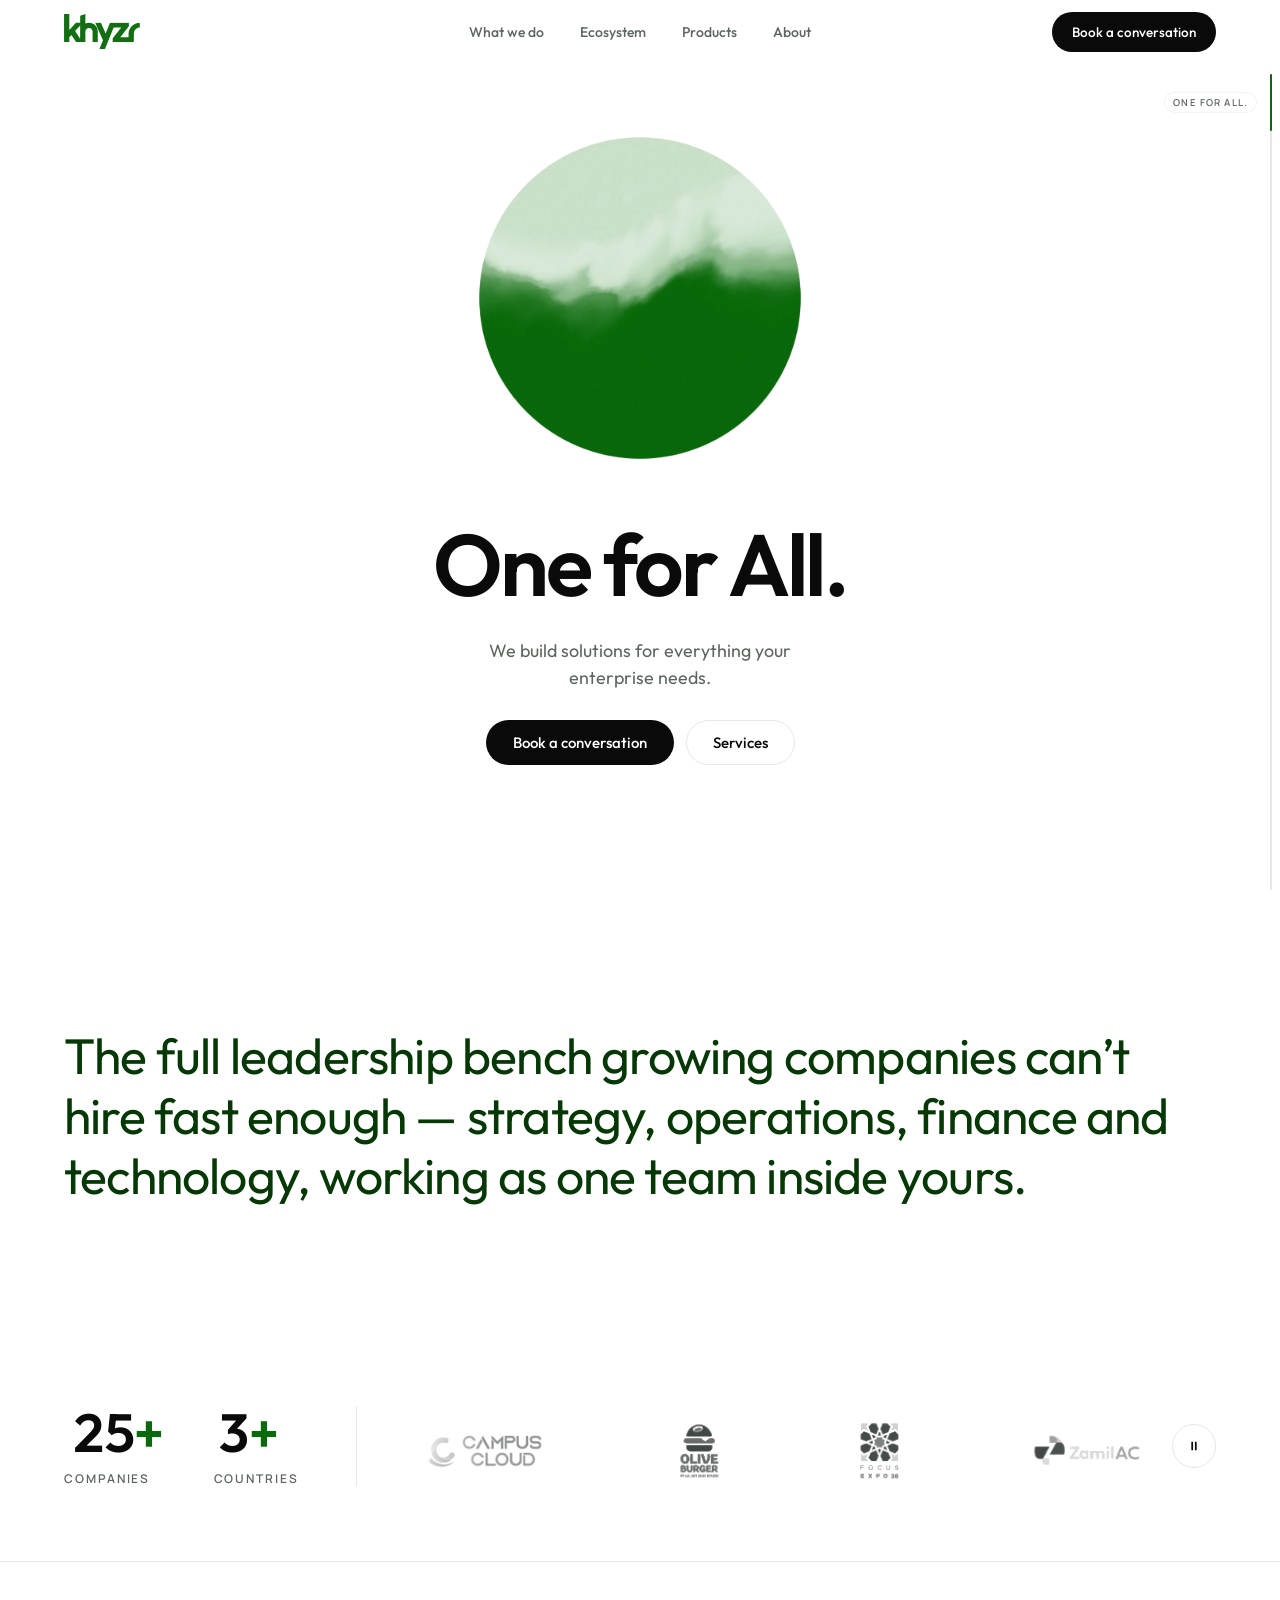
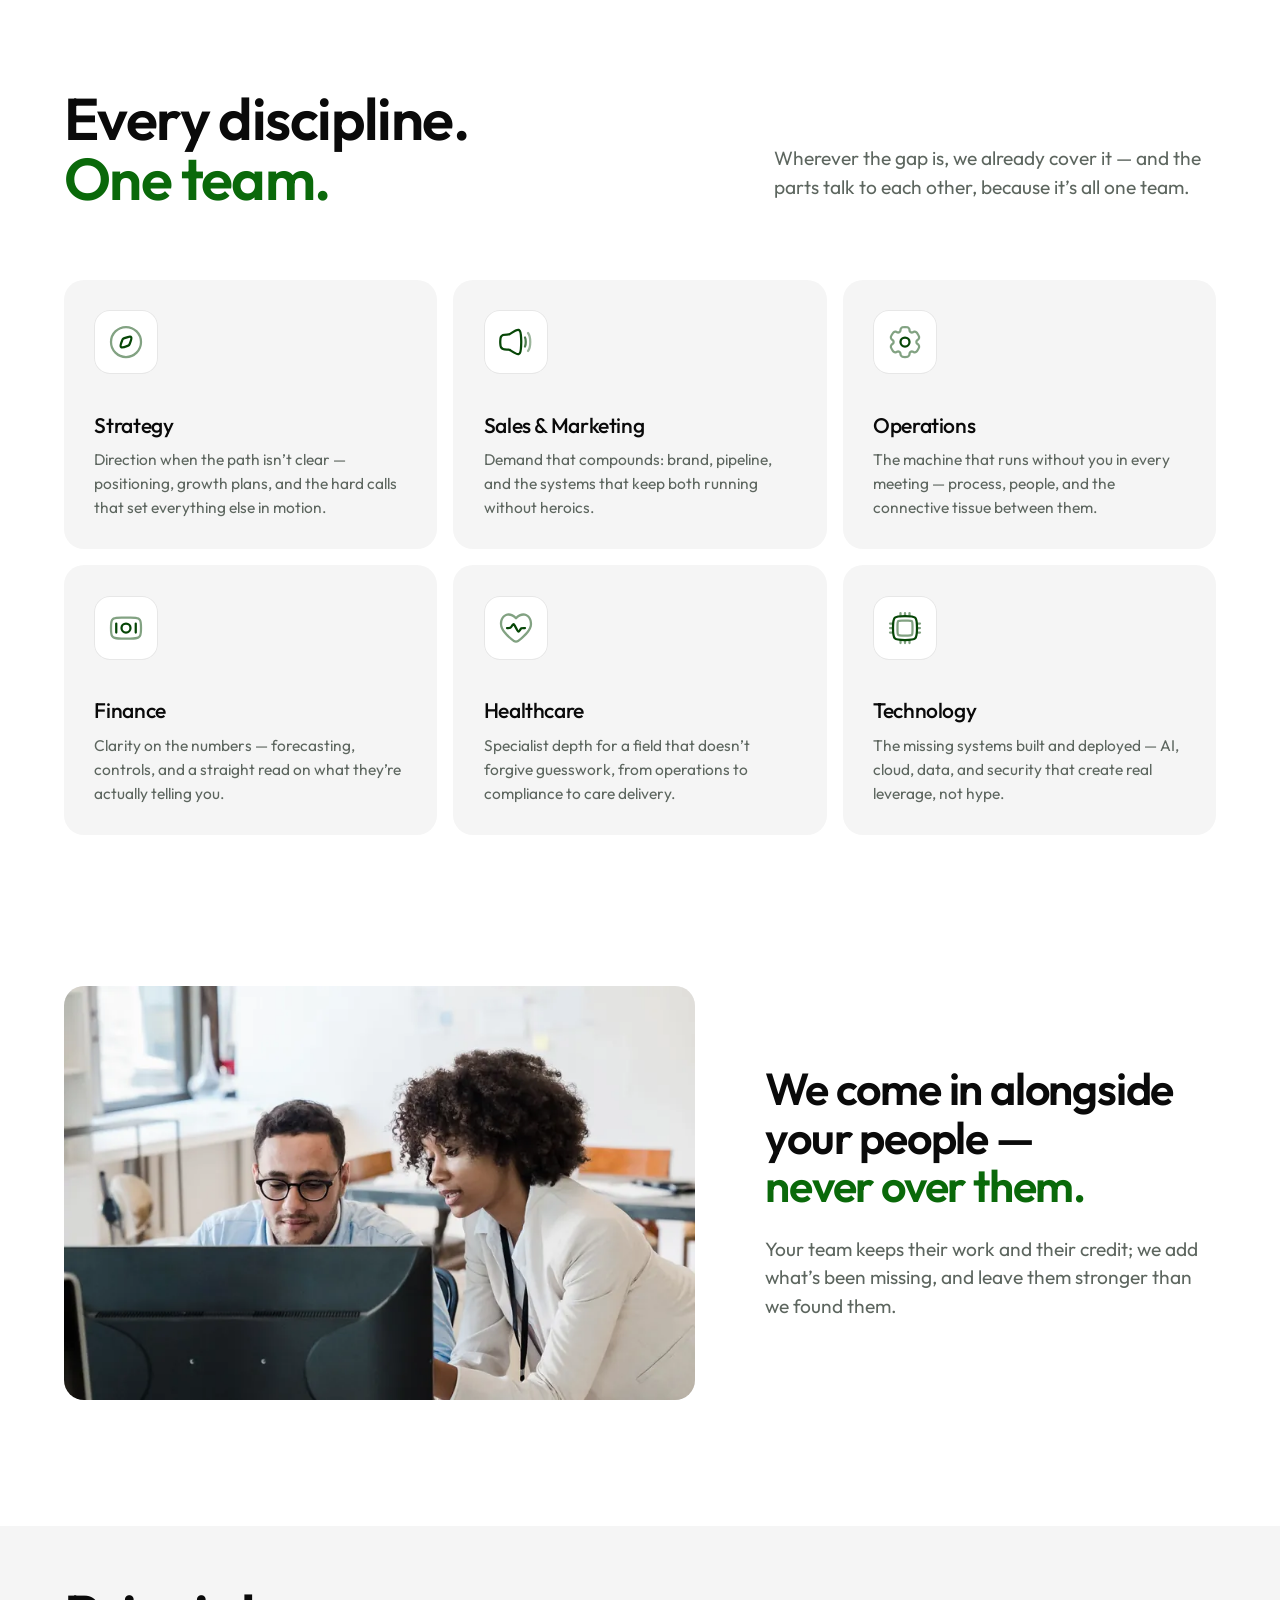
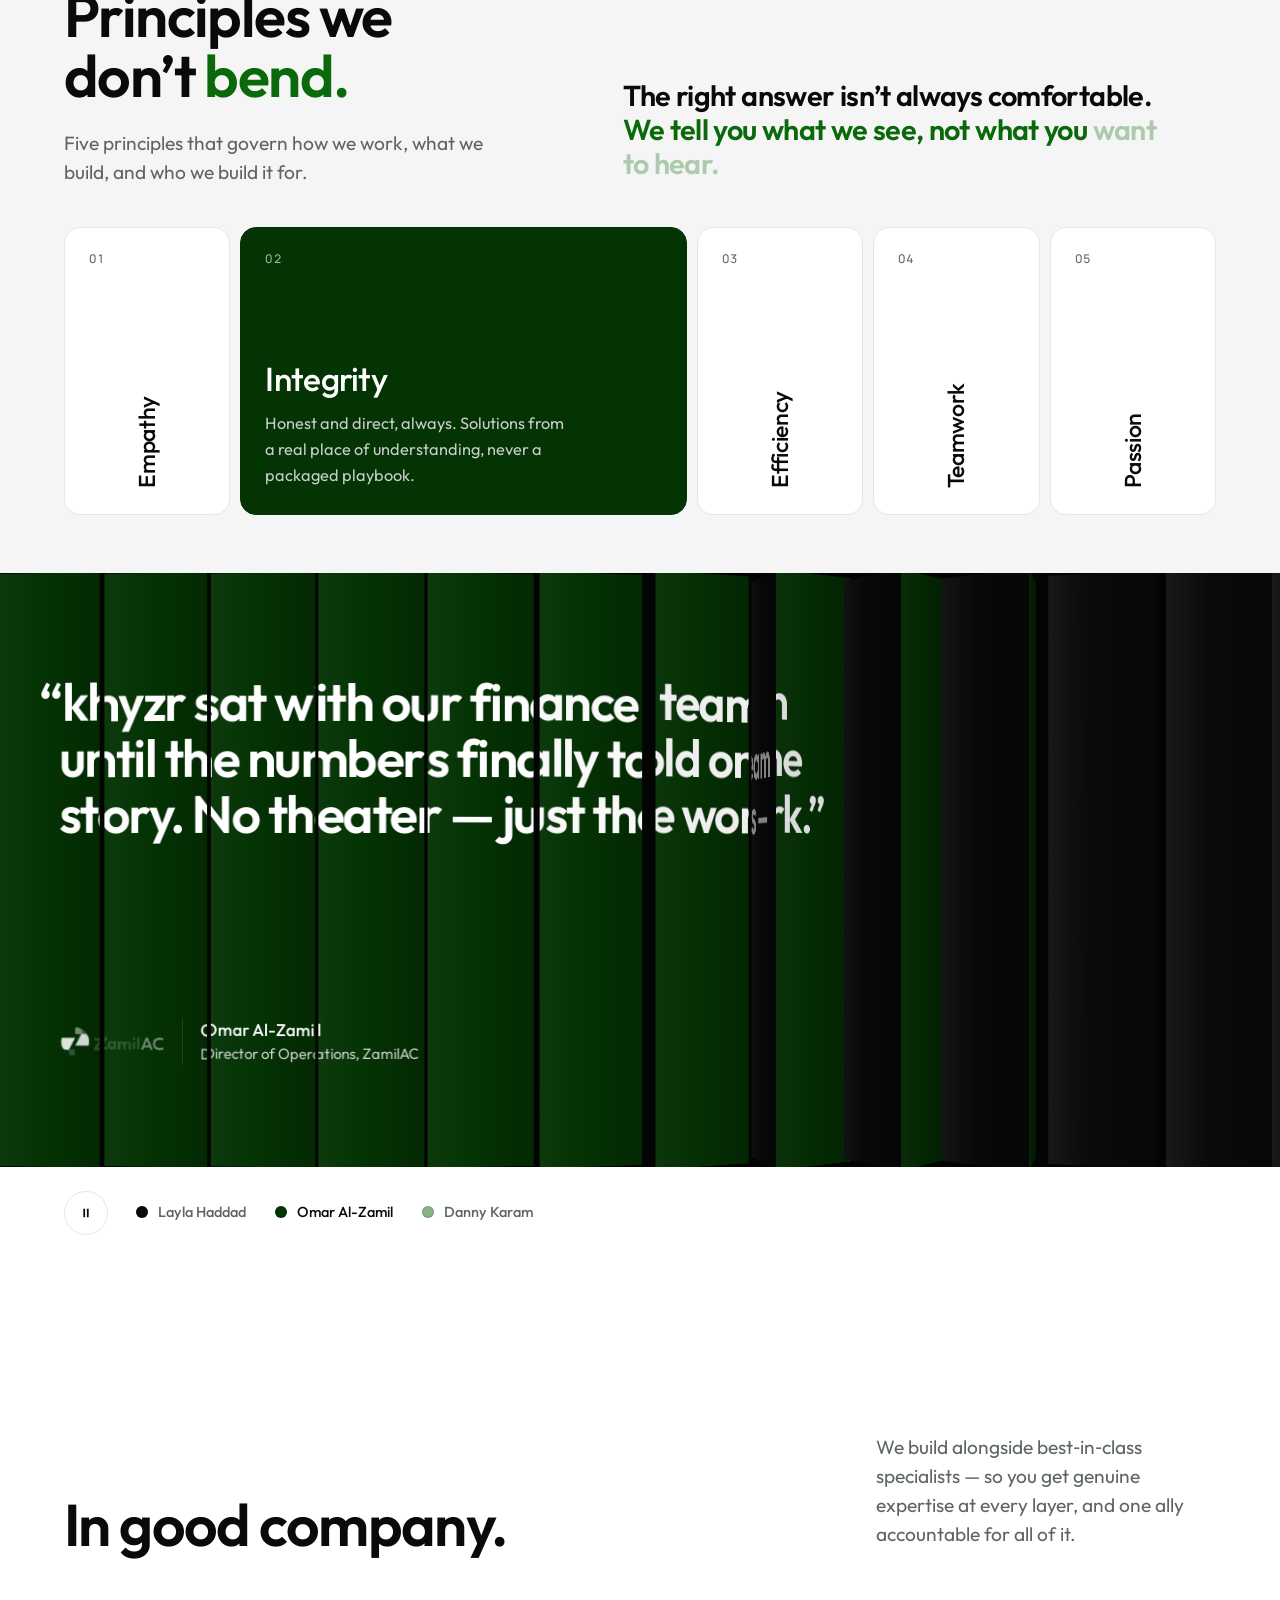
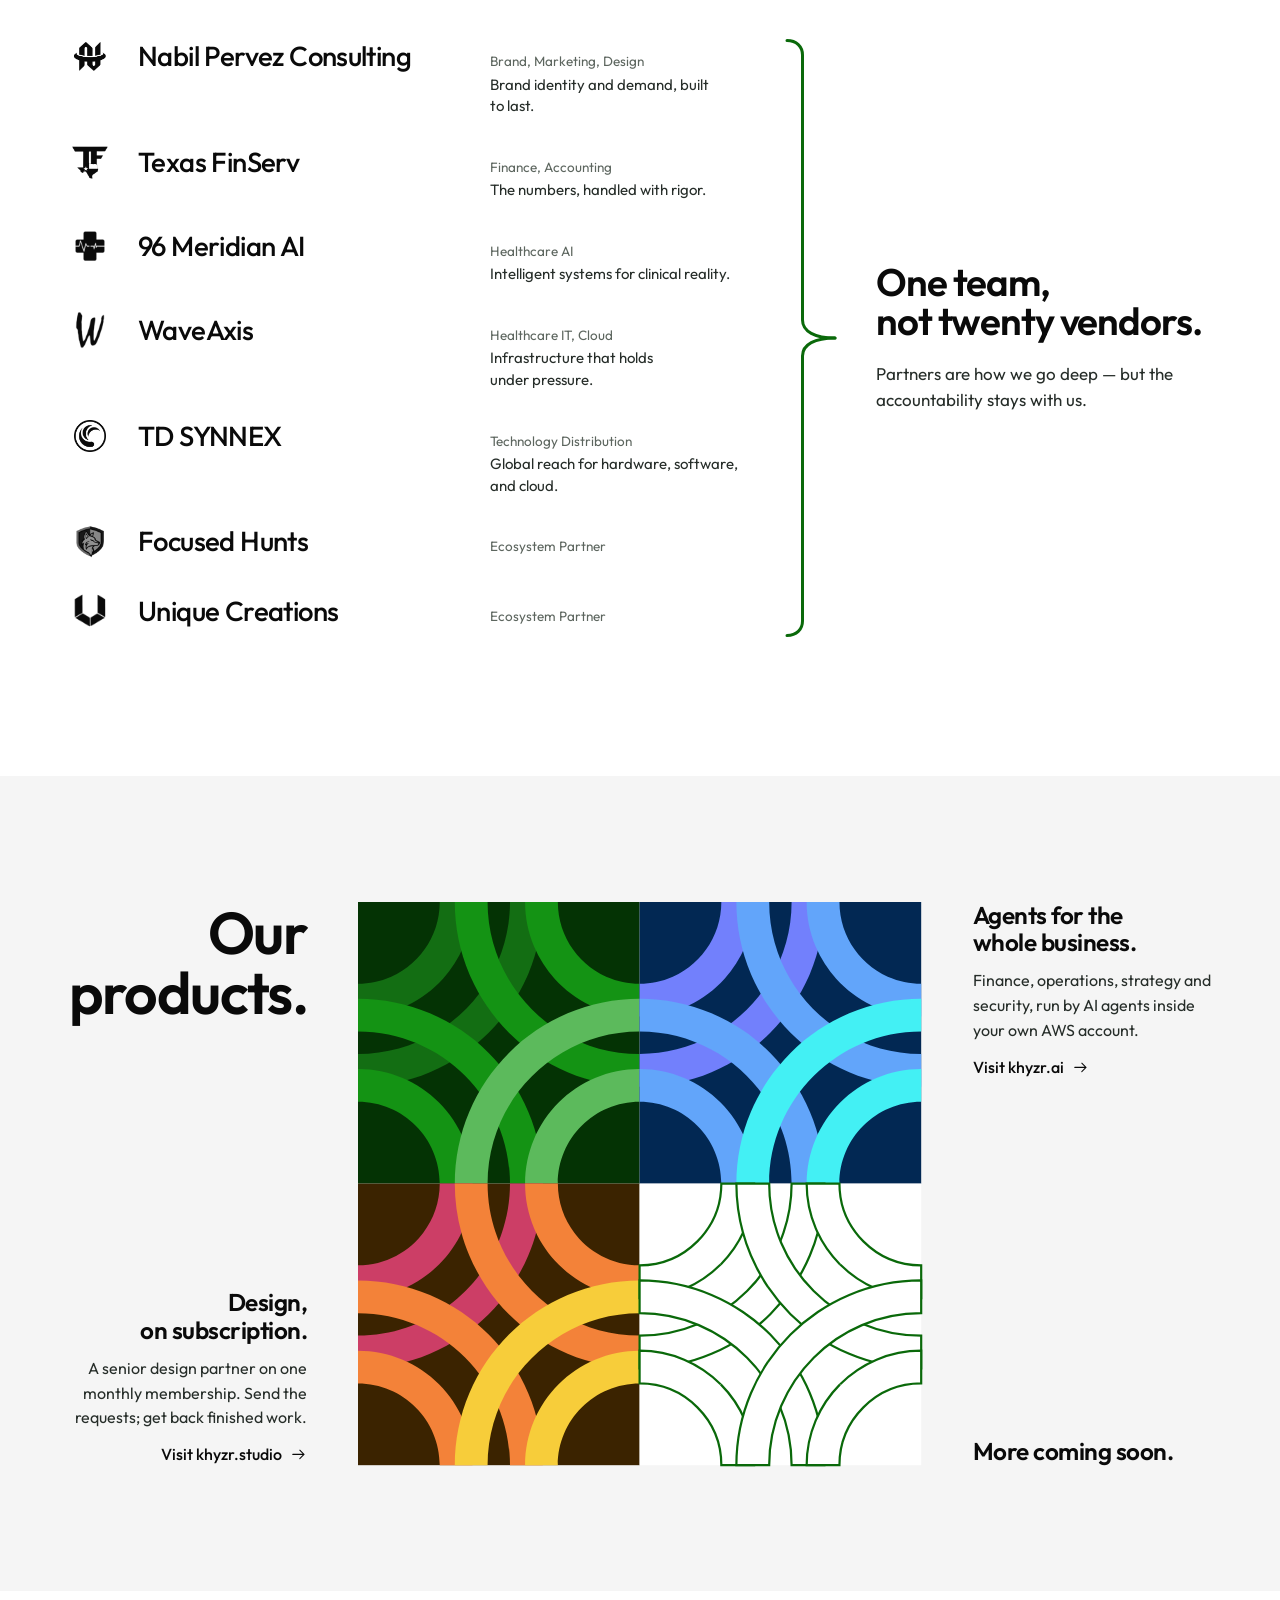
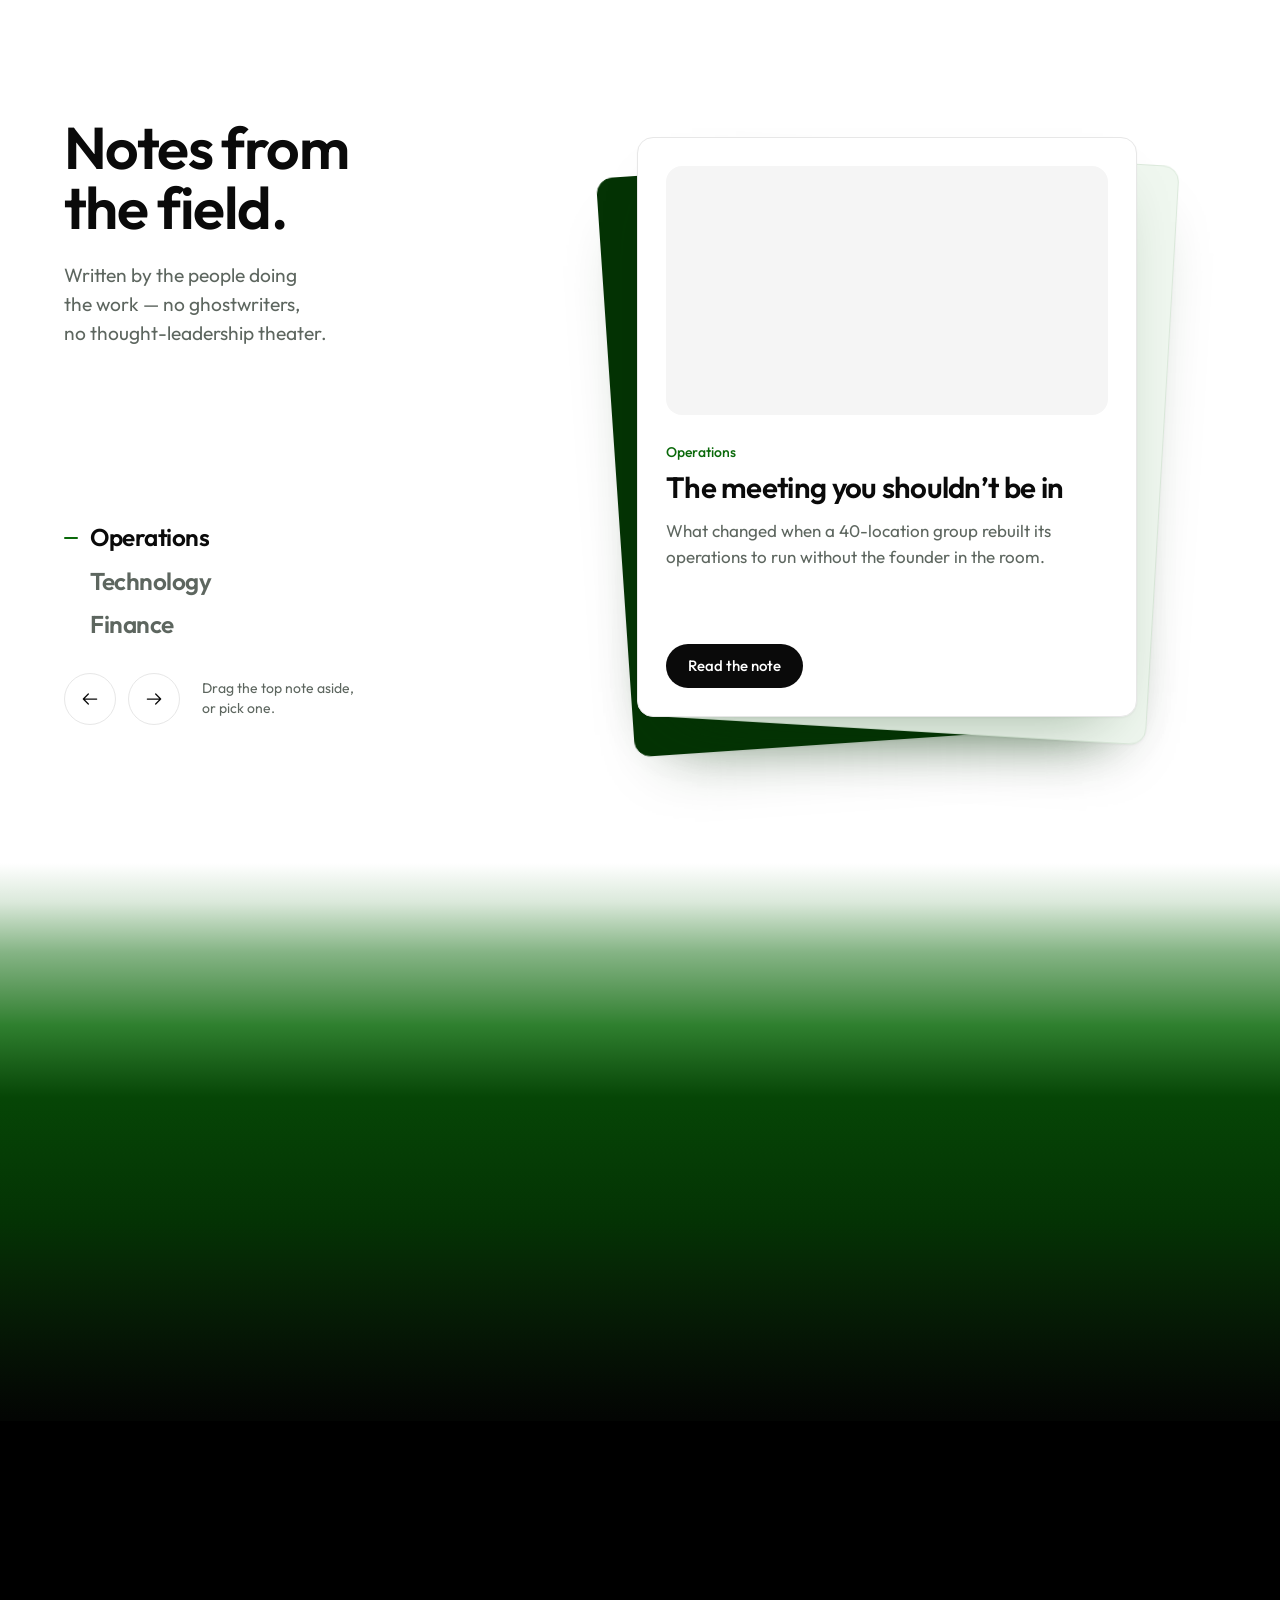
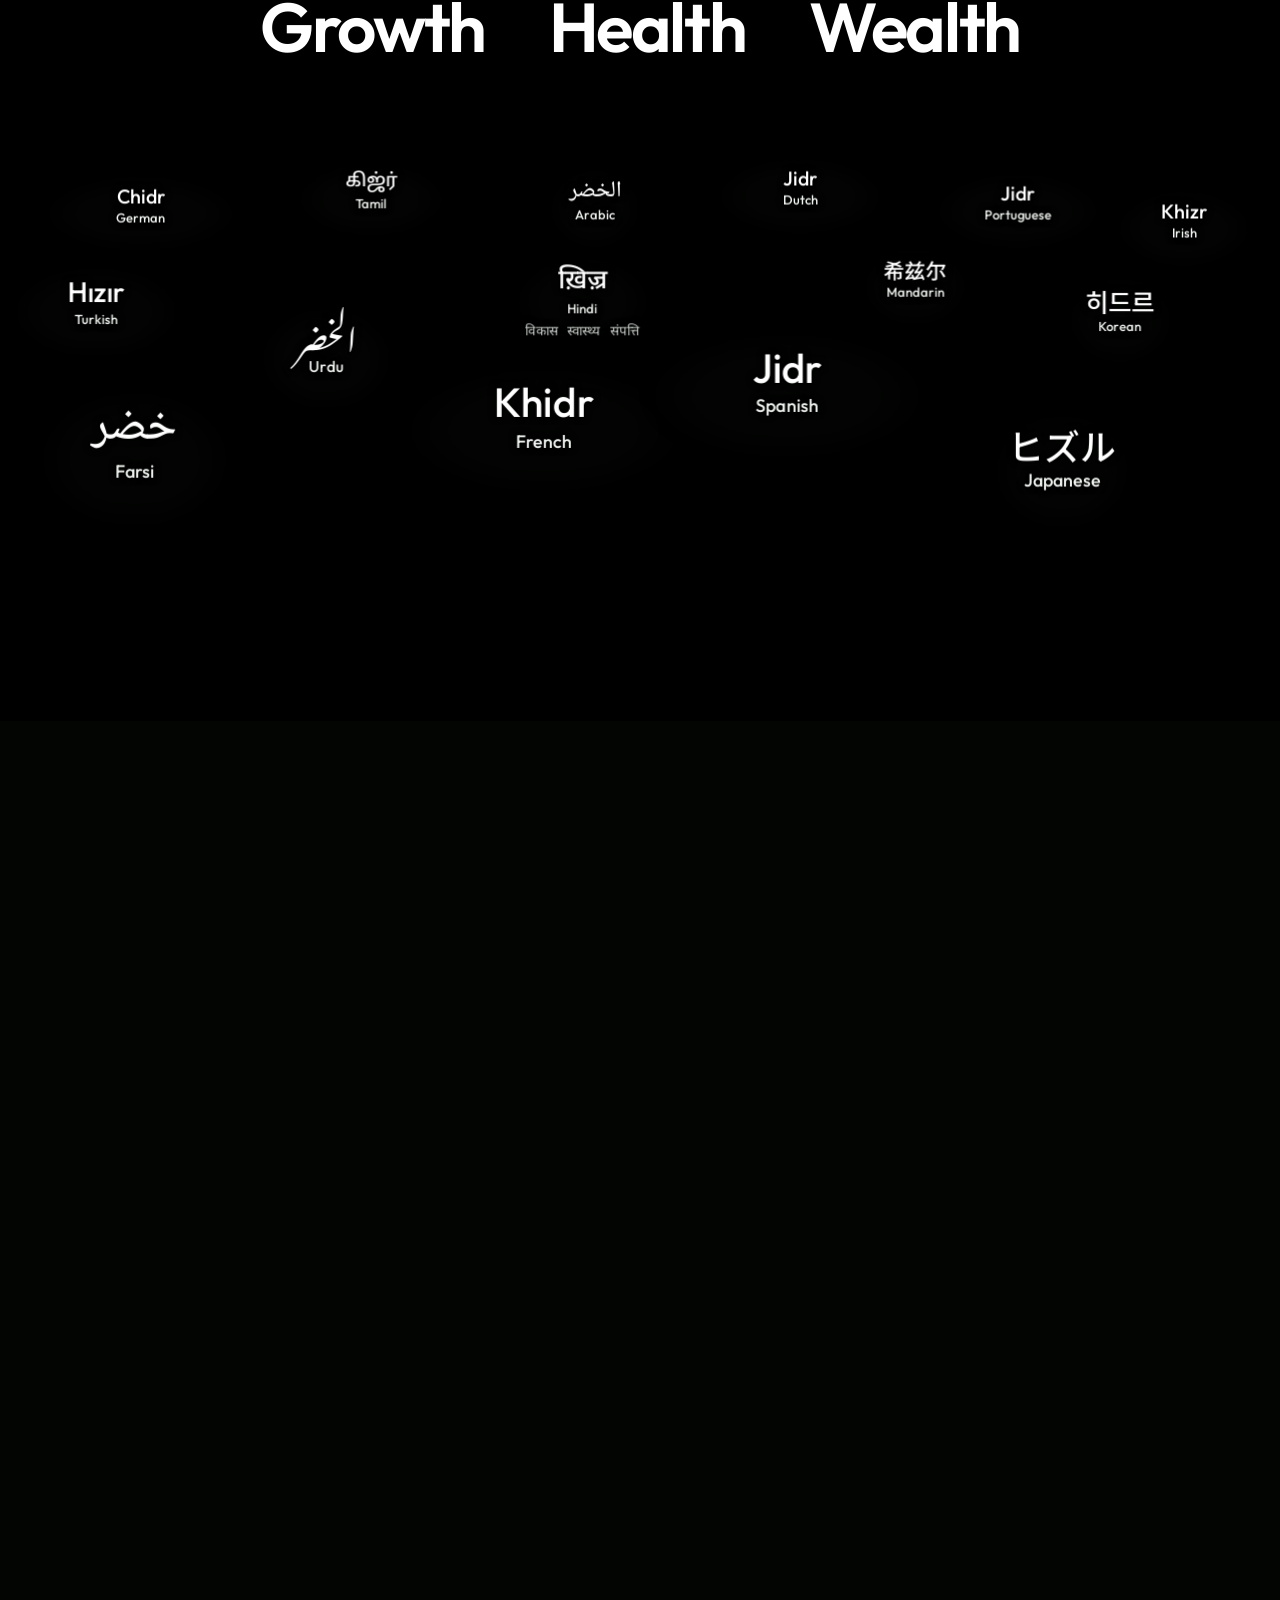
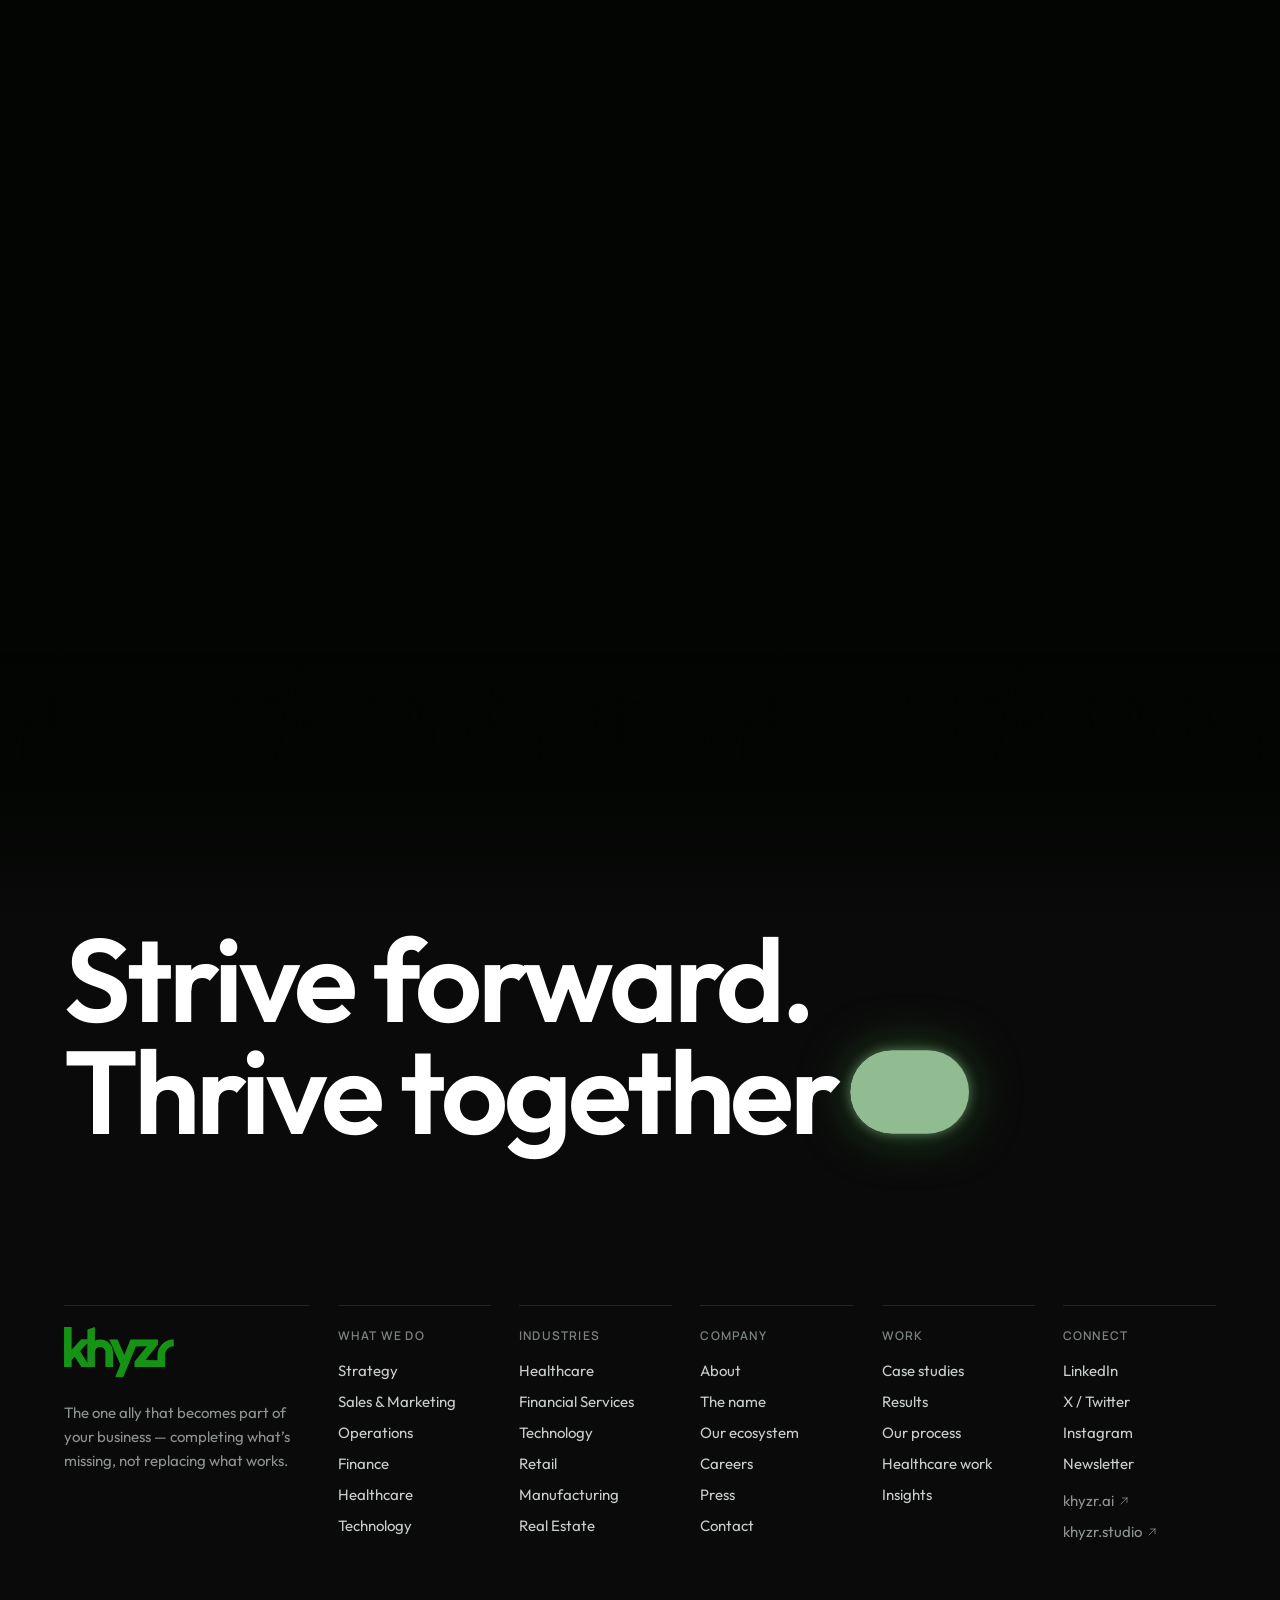
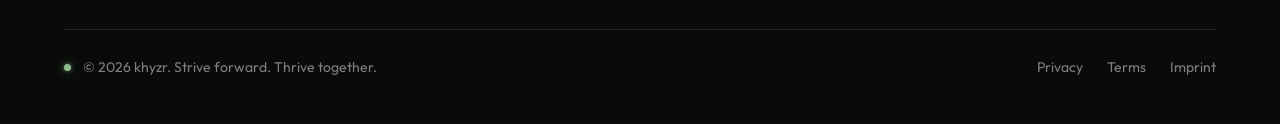
==== index.html @ f75e47af "Preview of website@1056384" ====
<!doctype html>
<html lang="en">
<head>
<meta charset="utf-8">
<meta name="viewport" content="width=device-width, initial-scale=1, viewport-fit=cover">
<script>(function(r,n){r.classList.add("js");if(matchMedia("(pointer:fine)").matches&&!matchMedia("(forced-colors:active)").matches)r.classList.add("trace-on");if((n.hardwareConcurrency||8)<=2||(n.deviceMemory&&n.deviceMemory<=2))r.classList.add("perf-lite");if(!("gpu" in n)||matchMedia("(prefers-reduced-motion:reduce)").matches)r.classList.add("orb-off");setTimeout(function(){if(!r.classList.contains("orb-on"))r.classList.add("orb-off")},5000)})(document.documentElement,navigator)</script>
<script src="assets/hero/bloop.js" async></script>
<title>khyzr — Everything starts here.</title>
<meta name="description" content="khyzr — strategy, design, technology, and operations as one team. One ally that becomes part of your business.">
<meta name="theme-color" content="#ffffff">
<link rel="canonical" href="https://khyzr.com/">
<meta property="og:type" content="website">
<meta property="og:site_name" content="khyzr">
<meta property="og:title" content="khyzr — Everything starts here.">
<meta property="og:description" content="khyzr — strategy, design, technology, and operations as one team. One ally that becomes part of your business.">
<meta property="og:url" content="https://khyzr.com/">
<meta property="og:image" content="https://khyzr-creative.github.io/com/og.jpg">
<meta property="og:image:width" content="1200">
<meta property="og:image:height" content="630">
<meta property="og:image:alt" content="khyzr. One for All. We build solutions for everything your enterprise needs.">
<meta name="twitter:card" content="summary_large_image">
<link rel="icon" href="design-system/assets/logos/khyzr-symbol_on-dark.svg" type="image/svg+xml">
<link rel="preconnect" href="https://fonts.googleapis.com">
<link rel="preconnect" href="https://fonts.gstatic.com" crossorigin>
<link href="https://fonts.googleapis.com/css2?family=Outfit:wght@400;500;600&family=Manrope:wght@500;600&display=swap" rel="stylesheet">
<style>
  :root{
    --bg:#ffffff;
    --surface:#ffffff;
    --surface-2:#f5f5f5;
    --ink:#0a0a0a;        /* pitch black — workhorse accent */
    --body-c:#262d29;
    --muted:#5d665f;
    --faint:#8b938c;
    --hair:#e7e7e7;
    --green:#0A690A;      /* rare special accent */
    --green-bright:#91bc91;
    --font:"Outfit",system-ui,sans-serif;
    --font-tech:"Manrope",system-ui,sans-serif;
    --fw-display:600;
    --fw-ui:500;
    --fw-text:400;
    --serif:"Instrument Serif",Georgia,serif;
  }
  /* Display face: "Outfit" — LOCKED 2026-07-08 (TWK Everett was considered; not licensed). */
  *{box-sizing:border-box;margin:0;padding:0}
  html{scroll-behavior:smooth;-webkit-text-size-adjust:100%;text-size-adjust:100%}
  /* glide (assets/home/glide.js) eases the wheel and in-page links itself; the browser's own smoothing would fight it */
  html.glide{scroll-behavior:auto}
  @media (prefers-reduced-motion:reduce){html{scroll-behavior:auto}}
  body{font-family:var(--font);font-weight:var(--fw-text);color:var(--body-c);background:var(--bg);-webkit-font-smoothing:antialiased;overflow-x:hidden}
  a{color:inherit}
  ::selection{background:rgba(10,105,10,.18)}

  /* ---------- buttons ---------- */
  .btn{display:inline-flex;align-items:center;gap:.55em;font-family:var(--font);font-weight:var(--fw-ui);font-size:.9375rem;line-height:1;
    padding:.875rem 1.625rem;border-radius:999px;cursor:pointer;text-decoration:none;border:1px solid transparent;transition:transform .5s cubic-bezier(.34,1.56,.64,1),background .2s ease,box-shadow .5s ease,border-color .2s ease;white-space:nowrap}
  .btn-black{background:var(--ink);color:#fff}
  @media (hover:hover){.btn-black:hover{transform:scale(1.05);background:#000;box-shadow:0 14px 30px -12px rgba(0,0,0,.55)}}
  .btn-ghost{background:transparent;color:var(--ink);border-color:var(--hair)}
  @media (hover:hover){.btn-ghost:hover{border-color:#cdcdcd;background:#fff;transform:scale(1.05)}}
  .btn:active{transform:scale(.98)}
  /* the pills and buttons answer a press themselves (:active), so a finger gets no grey flash over them */
  .btn,.btn-nav,button{-webkit-tap-highlight-color:transparent}
  .arrow{display:inline-flex;align-items:center;transition:transform .5s cubic-bezier(.34,1.56,.64,1)}
  .arrow svg{width:1.05em;height:1.05em}
  .lnk{display:inline-flex;align-items:center;gap:.5em;font-weight:var(--fw-ui);color:var(--ink);text-decoration:none}
  @media (hover:hover){.lnk:hover .arrow{transform:translateX(4px)}}

  /* ---------- floating nav (paper flip — Components §02 spec) ---------- */
  .nav{position:fixed;top:0;left:0;right:0;z-index:60;height:4rem;
    padding:0 var(--gx);
    background:transparent;border-bottom:1px solid transparent;
    transition:background .35s ease,border-color .35s ease}
  .nav-in{position:relative;max-width:97.5rem;margin:0 auto;height:100%;display:flex;align-items:center;justify-content:space-between}
  /* paper once the page moves */
  .nav.scrolled{background:rgba(255,255,255,.97);border-bottom-color:var(--hair)}
  html:not(.js) .nav{position:absolute}
  .nav .brand{display:flex;align-items:center;text-decoration:none;border-radius:var(--radius-s)}
  /* the wordmark leads, 76px (Cisco, 2 Oct 2026: "reduce the size of this logo"; it was 96), under the system's 90px floor
     as the product navs' wordmarks are, flagged in its Logos rule; it crossfades on-light → on-dark over the dark sections */
  .brand .wm{position:relative;display:block;width:4.75rem;aspect-ratio:398.637/183.737}
  .brand .wm img{position:absolute;inset:0;width:100%;height:100%;transition:opacity .35s ease}
  .brand .w-dark{opacity:0}
  .nav.ink .w-dark{opacity:1}
  .nav.ink .w-light{opacity:0}
  /* over the dark sections (the name, the close, the footer): the paper's ink twin, no glass */
  .nav.ink{background:rgba(10,10,10,.94);border-bottom-color:rgba(255,255,255,.1)}
  .nav-mid{position:absolute;left:50%;top:50%;transform:translate(-50%,-50%);display:flex;align-items:center;gap:.375rem}
  .nav-mid a{font-size:.875rem;font-weight:var(--fw-ui);color:var(--muted);text-decoration:none;transition:color .25s ease,background .2s ease;padding:.5625rem .9375rem;border-radius:999px}
  @media (hover:hover){.nav-mid a:hover{color:var(--ink);background:var(--surface-2)}}
  .nav.ink .nav-mid a{color:rgba(255,255,255,.78)}
  @media (hover:hover){.nav.ink .nav-mid a:hover{color:#fff;background:rgba(255,255,255,.09)}}
  /* where you are: the link of the section on screen, with a small green light under it */
  .nav-mid a{position:relative}
  .nav-mid a::after{content:"";position:absolute;left:50%;bottom:.1875rem;width:.25rem;height:.25rem;margin-left:-2px;border-radius:50%;background:var(--green);
    opacity:0;transform:scale(.3);transition:opacity .3s ease,transform .5s cubic-bezier(.34,1.56,.64,1)}
  .nav-mid a[aria-current="true"]{color:var(--ink)}
  .nav-mid a[aria-current="true"]::after{opacity:1;transform:none}
  .nav.ink .nav-mid a[aria-current="true"]{color:#fff}
  .nav.ink .nav-mid a::after{background:var(--green-bright)}
  /* skip to content: out of sight until a keyboard reaches it */
  .skip{position:fixed;left:1rem;top:.75rem;z-index:100;padding:.75rem 1.125rem;border-radius:999px;background:var(--ink);color:#fff;text-decoration:none;
    font:var(--fw-ui) .875rem/1 var(--font);transform:translateY(-160%)}
  .skip:focus{transform:none}
  main:focus{outline:none}
  .btn-nav{background:var(--ink);color:#fff;font-weight:var(--fw-ui);font-size:.84375rem;height:2.5rem;padding:0 1.25rem;display:inline-flex;align-items:center;border-radius:999px;text-decoration:none;transition:transform .5s cubic-bezier(.34,1.56,.64,1),background .3s ease,color .3s ease}
  @media (hover:hover){.btn-nav:hover{transform:scale(1.05)}}
  .btn-nav:active{transform:scale(.98)}
  .nav.ink .btn-nav{background:#fff;color:#0a0a0a}
  @media(max-width:1000px){ .nav-mid{display:none} }
  @media(max-width:760px){ .nav{height:3.5rem} }
  /* a full-size target for a finger */
  @media (pointer:coarse){ .btn-nav{height:2.75rem} }

  /* ---------- hero: the Bloop orb (assets/hero/bloop.js) on white ---------- */
  .hero{position:relative;z-index:1;width:100%;height:100vh;height:100svh;min-height:45rem;overflow:hidden;background:var(--bg)}
  /* the content centres in the space under the nav, a little above the middle; the auto margins never push it under the nav */
  .hero-wrap{position:relative;z-index:2;height:100%;display:flex;flex-direction:column;align-items:center;text-align:center;
    padding:4rem var(--gx) calc(8vh * var(--z,1))}
  .hero-wrap>:first-child{margin-top:auto}
  .hero-wrap>:last-child{margin-bottom:auto}
  /* the orb is drawn 0.9375 of the slot, its canvas 1.12 of the orb; the still stands in without WebGPU */
  .orb-slot{position:relative;flex:none;width:min(calc(38vh * var(--z,1)),64vw,26.875rem);aspect-ratio:1}
  .orb-canvas{position:absolute;left:50%;top:50%;width:105%;height:105%;transform:translate(-50%,-50%);display:block}
  html:not(.js) .orb-slot,html.orb-off .orb-slot{background:url(assets/hero/bloop-still.webp) center/105% auto no-repeat}
  html:not(.js) .orb-canvas,html.orb-off .orb-canvas{display:none}
  .hero-title{margin-top:clamp(1.625rem,calc(4.4vh * var(--z,1)),3.125rem);font-family:var(--font);font-weight:var(--fw-display);font-size:clamp(3rem,6.8vw,6.4rem);line-height:1.3;letter-spacing:-.036em;color:var(--ink);text-wrap:balance}
  .hero-tagline{margin-top:clamp(.75rem,calc(1.8vh * var(--z,1)),1.25rem);max-width:34ch;font-size:clamp(1.05rem,1.4vw,1.28rem);line-height:1.5;color:var(--muted);font-weight:var(--fw-text);text-wrap:pretty}
  .hero-cta{display:flex;gap:.75rem;margin-top:clamp(1.375rem,calc(3.2vh * var(--z,1)),2rem);flex-wrap:wrap;justify-content:center}
  /* the words arrive as the orb settles */
  html.js .hero-title,html.js .hero-tagline,html.js .hero-cta{opacity:0;transform:translateY(22px) scale(.985);transform-origin:50% 100%;transition:opacity .9s ease,transform .9s cubic-bezier(.34,1.45,.64,1)}
  html.orb-done .hero-title,html.orb-done .hero-tagline,html.orb-done .hero-cta,html.orb-off .hero-title,html.orb-off .hero-tagline,html.orb-off .hero-cta{opacity:1;transform:none}
  /* a phone: the hero is the screen it is seen on, its actions included (the 720px floor is for a short desktop
     window), and it grows only if its content needs more */
  @media (max-width:760px){
    .hero{height:auto;min-height:0}
    .hero-wrap{height:auto;min-height:100vh;min-height:100svh}
  }
  /* a phone on its side: the orb beside the words, so the first screen holds all of it */
  @media (orientation:landscape) and (max-height:500px){
    .hero{height:auto;min-height:0}
    .hero-wrap{height:auto;min-height:100vh;min-height:100svh;display:grid;grid-template-columns:auto minmax(0,22rem);
      align-content:center;justify-content:center;column-gap:clamp(1.75rem,6vw,4.5rem);text-align:left;padding:4.25rem var(--gx) 1.25rem}
    .hero-wrap>:first-child{margin-top:0}
    .hero-wrap>:last-child{margin-bottom:0}
    .orb-slot{grid-row:1/4;align-self:center;width:min(62vh,40vw)}
    .hero-title{margin-top:0;align-self:end;font-size:clamp(2.4rem,12vh,3.4rem);line-height:1.15}
    .hero-tagline{margin-top:.625rem}
    .hero-cta{margin-top:1.25rem;justify-content:flex-start}
  }
  html.orb-done .hero-tagline{transition-delay:.14s}
  html.orb-done .hero-cta{transition-delay:.28s}
  @media (prefers-reduced-motion:reduce){html.js .hero-title,html.js .hero-tagline,html.js .hero-cta{opacity:1;transform:none;transition:none}}

  /* QA: consistent keyboard focus + anchor offset under the floating nav */
  a:focus-visible,button:focus-visible{outline:2px solid var(--green);outline-offset:3px;border-radius:9px}
  .nav.ink a:focus-visible{outline-color:#fff}
  [id]{scroll-margin-top:6rem}
</style>
<link rel="stylesheet" href="assets/home/tokens.css">
<link rel="stylesheet" href="assets/home/home.css">
<link rel="stylesheet" href="assets/home/trace.css">
<!-- @css -->
<link rel="stylesheet" href="assets/home/manifesto/manifesto.css">
<link rel="stylesheet" href="assets/home/trusted/trusted.css">
<link rel="stylesheet" href="assets/home/disciplines/disciplines.css">
<link rel="stylesheet" href="assets/home/alongside/alongside.css">
<link rel="stylesheet" href="assets/home/principles/principles.css">
<link rel="stylesheet" href="assets/home/voices/voices.css">
<link rel="stylesheet" href="assets/home/ecosystem/ecosystem.css">
<link rel="stylesheet" href="assets/home/products/products.css">
<link rel="stylesheet" href="assets/home/insights/insights.css">
<link rel="stylesheet" href="assets/home/name/name.css">
<link href="https://fonts.googleapis.com/css2?family=Noto+Nastaliq+Urdu:wght@400;500;600&family=Noto+Sans+Devanagari:wght@400;500;600&family=Noto+Sans+Tamil:wght@400;500;600&family=Noto+Sans+SC:wght@400;500;600&family=Noto+Sans+JP:wght@400;500;600&family=Noto+Sans+KR:wght@400;500;600&text=%D8%A7%D8%AA%D8%AD%D8%AE%D8%AF%D8%B1%D8%B5%D8%B6%D9%82%D9%84%D9%88%DB%8C%E0%A4%82%E0%A4%95%E0%A4%96%E0%A4%9C%E0%A4%A4%E0%A4%A5%E0%A4%AA%E0%A4%AF%E0%A4%B0%E0%A4%B5%E0%A4%B8%E0%A4%BC%E0%A4%BE%E0%A4%BF%E0%A5%8D%E0%AE%95%E0%AE%9A%E0%AE%9C%E0%AE%A8%E0%AE%AE%E0%AE%B0%E0%AE%B2%E0%AE%B3%E0%AE%B5%E0%AE%BF%E0%AF%86%E0%AF%8D%E3%82%BA%E3%83%92%E3%83%AB%E5%81%A5%E5%85%B9%E5%AF%8C%E5%B0%94%E5%B8%8C%E5%BA%B7%E6%88%90%E8%B4%A2%E9%95%B7%E9%95%BF%EA%B0%95%EA%B1%B4%EB%93%9C%EB%A5%B4%EB%B6%80%EC%84%B1%EC%9E%A5%ED%9E%88&display=swap" rel="stylesheet" media="print" onload="this.media='all'">
<noscript><link href="https://fonts.googleapis.com/css2?family=Noto+Nastaliq+Urdu:wght@400;500;600&family=Noto+Sans+Devanagari:wght@400;500;600&family=Noto+Sans+Tamil:wght@400;500;600&family=Noto+Sans+SC:wght@400;500;600&family=Noto+Sans+JP:wght@400;500;600&family=Noto+Sans+KR:wght@400;500;600&text=%D8%A7%D8%AA%D8%AD%D8%AE%D8%AF%D8%B1%D8%B5%D8%B6%D9%82%D9%84%D9%88%DB%8C%E0%A4%82%E0%A4%95%E0%A4%96%E0%A4%9C%E0%A4%A4%E0%A4%A5%E0%A4%AA%E0%A4%AF%E0%A4%B0%E0%A4%B5%E0%A4%B8%E0%A4%BC%E0%A4%BE%E0%A4%BF%E0%A5%8D%E0%AE%95%E0%AE%9A%E0%AE%9C%E0%AE%A8%E0%AE%AE%E0%AE%B0%E0%AE%B2%E0%AE%B3%E0%AE%B5%E0%AE%BF%E0%AF%86%E0%AF%8D%E3%82%BA%E3%83%92%E3%83%AB%E5%81%A5%E5%85%B9%E5%AF%8C%E5%B0%94%E5%B8%8C%E5%BA%B7%E6%88%90%E8%B4%A2%E9%95%B7%E9%95%BF%EA%B0%95%EA%B1%B4%EB%93%9C%EB%A5%B4%EB%B6%80%EC%84%B1%EC%9E%A5%ED%9E%88&display=swap" rel="stylesheet"></noscript>
<link href="https://fonts.googleapis.com/css2?family=Noto+Naskh+Arabic:wght@400;500;600&text=%D8%A7%D8%A9%D8%AA%D8%AB%D8%AD%D8%AE%D8%AF%D8%B1%D8%B3%D8%B4%D8%B5%D8%B6%D9%82%D9%84%D9%85%D9%86%D9%88%DB%8C&display=swap" rel="stylesheet" media="print" onload="this.media='all'">
<noscript><link href="https://fonts.googleapis.com/css2?family=Noto+Naskh+Arabic:wght@400;500;600&text=%D8%A7%D8%A9%D8%AA%D8%AB%D8%AD%D8%AE%D8%AF%D8%B1%D8%B3%D8%B4%D8%B5%D8%B6%D9%82%D9%84%D9%85%D9%86%D9%88%DB%8C&display=swap" rel="stylesheet"></noscript>
<link rel="stylesheet" href="assets/home/close/close.css">
<link rel="stylesheet" href="assets/home/footer/footer.css">
<!-- /@css -->
<meta name="robots" content="noindex, nofollow">
</head>
<body>
<a class="skip" href="#main">Skip to content</a>

<header class="nav">
  <div class="nav-in">
  <a href="#" class="brand" aria-label="khyzr"><span class="wm">
    <img class="w-dark" src="design-system/assets/logos/khyzr-wordmark_on-dark.svg" alt="" width="96" height="44">
    <img class="w-light" src="design-system/assets/logos/khyzr-wordmark_on-light.svg" alt="" width="96" height="44">
  </span></a>
  <nav class="nav-mid" aria-label="Main">
    <a href="#disciplines">What we do</a>
    <a href="#ecosystem">Ecosystem</a>
    <a href="#products">Products</a>
    <a href="#name">About</a>
  </nav>
  <a href="#start" class="btn-nav">Book a conversation</a>
  </div>
</header>

<main id="main">

<!-- 1 · HERO -->
<section class="hero" aria-labelledby="hero-title">
  <div class="hero-wrap">
    <div class="orb-slot" aria-hidden="true"><canvas class="orb-canvas"></canvas></div>
    <h1 class="hero-title" id="hero-title">One for All.</h1>
    <p class="hero-tagline">We build solutions for everything your enterprise needs.</p>
    <div class="hero-cta">
      <a href="#start" class="btn btn-black">Book a conversation</a>
      <a href="#disciplines" class="btn btn-ghost">Services</a>
    </div>
  </div>
</section>

<!-- 1.25 · MANIFESTO -->
<!-- @section:manifesto -->
<section class="hs hs-manifesto" aria-label="What khyzr is">
  <div class="in">
    <div class="entry">
      <p class="ink">The full leadership bench growing companies can’t hire fast enough&nbsp;— strategy, operations, finance and technology, working as one team inside yours.</p>
    </div>
  </div>
  <svg width="0" height="0" style="position:absolute" aria-hidden="true" focusable="false">
    <filter id="manifesto-deboss" x="-4%" y="-8%" width="108%" height="116%" color-interpolation-filters="sRGB">
      <feOffset in="SourceAlpha" dx="1.4" dy="2" result="sh"/>
      <feGaussianBlur in="sh" stdDeviation="1.2" result="shb"/>
      <feComposite in="SourceAlpha" in2="shb" operator="out" result="rimTop"/>
      <feFlood flood-color="#0E2C10" flood-opacity=".46"/>
      <feComposite in2="rimTop" operator="in" result="shade"/>
      <feOffset in="SourceAlpha" dx="-.9" dy="-1.3" result="hl"/>
      <feGaussianBlur in="hl" stdDeviation=".8" result="hlb"/>
      <feComposite in="SourceAlpha" in2="hlb" operator="out" result="rimBot"/>
      <feFlood flood-color="#FFFFFF" flood-opacity="1"/>
      <feComposite in2="rimBot" operator="in" result="light"/>
      <feMerge><feMergeNode in="SourceGraphic"/><feMergeNode in="shade"/><feMergeNode in="light"/></feMerge>
    </filter>
  </svg>
</section>
<!-- /@section:manifesto -->

<!-- 1.5 · TRUSTED BY -->
<!-- @section:trusted -->
<section class="hs hs-trusted" aria-label="Trusted by">
  <div class="in">
    <div class="cap">
      <div class="stat">
        <span class="num"><span class="count" data-count="25">25</span><span class="plus">+</span></span>
        <span class="lbl">Companies</span>
      </div>
      <div class="stat">
        <span class="num"><span class="count" data-count="3">3</span><span class="plus">+</span></span>
        <span class="lbl">Countries</span>
      </div>
    </div>
    <button class="pp" type="button" aria-label="Pause the logos"></button>
    <div class="mask">
      <div class="track">
        <span class="lg"><img src="assets/clients/light/campus-cloud.png" alt="Campus Cloud" width="147" height="77" decoding="async" draggable="false" style="height:77px"></span>
        <span class="lg"><img src="assets/clients/light/olive-burger.png" alt="Olive Burger" width="98" height="94" decoding="async" draggable="false" style="height:94px"></span>
        <span class="lg"><img src="assets/clients/light/focus-expo.png" alt="Focus Expo 26" width="84" height="101" decoding="async" draggable="false" style="height:101px"></span>
        <span class="lg"><img src="assets/clients/light/zamil-ac.png" alt="ZamilAC" width="148" height="67" decoding="async" draggable="false" style="height:67px"></span>
        <span class="lg"><img src="assets/clients/light/pax-beneficia.png" alt="Pax &amp; Beneficia" width="110" height="89" decoding="async" draggable="false" style="height:89px"></span>
        <span class="lg" aria-hidden="true"><img src="assets/clients/light/campus-cloud.png" alt="" width="147" height="77" decoding="async" draggable="false" style="height:77px"></span>
        <span class="lg" aria-hidden="true"><img src="assets/clients/light/olive-burger.png" alt="" width="98" height="94" decoding="async" draggable="false" style="height:94px"></span>
        <span class="lg" aria-hidden="true"><img src="assets/clients/light/focus-expo.png" alt="" width="84" height="101" decoding="async" draggable="false" style="height:101px"></span>
        <span class="lg" aria-hidden="true"><img src="assets/clients/light/zamil-ac.png" alt="" width="148" height="67" decoding="async" draggable="false" style="height:67px"></span>
        <span class="lg" aria-hidden="true"><img src="assets/clients/light/pax-beneficia.png" alt="" width="110" height="89" decoding="async" draggable="false" style="height:89px"></span>
      </div>
    </div>
  </div>
</section>
<!-- /@section:trusted -->

<!-- 2 · DISCIPLINES -->
<!-- @section:disciplines -->
<section class="hs hs-disciplines" id="disciplines" aria-labelledby="disciplines-title" data-hs-enter=".cards">
  <div class="in">
    <header class="hs-head hs-head--split hs-rise">
      <h2 class="hs-title" id="disciplines-title">Every discipline. <span class="g">One team.</span></h2>
      <p class="hs-lede">Wherever the gap is, we already cover it&nbsp;— and the parts talk to each other, because it’s all one team.</p>
    </header>
    <!-- each card's marker is its discipline's illustrative icon from the design system (Solar Line Duotone,
         design-system/assets/icons/illustrative/, vendored by tools/pull-design.ps1), inlined so it draws in forest -->
    <ul class="cards">
      <li class="card" style="--i:0"><span class="ic" aria-hidden="true"><svg focusable="false" width="1em" height="1em" viewBox="0 0 24 24"><g fill="none" stroke="currentColor" stroke-width="1.5"><circle cx="12" cy="12" r="10" opacity=".5"></circle><path d="M13.024 14.56c-2.31.924-3.465 1.386-4.124.938a1.5 1.5 0 0 1-.398-.398c-.448-.66.014-1.814.938-4.124c.197-.493.295-.74.465-.933q.065-.074.139-.138c.193-.17.44-.268.932-.465c2.31-.924 3.464-1.386 4.124-.938a1.5 1.5 0 0 1 .398.398c.448.66-.014 1.814-.938 4.124c-.197.493-.296.739-.465.932a2 2 0 0 1-.139.139c-.193.17-.44.268-.932.465Z"></path></g></svg></span><h3>Strategy</h3><p>Direction when the path isn’t clear&nbsp;— positioning, growth plans, and the hard calls that set everything else in motion.</p></li>
      <li class="card" style="--i:1"><span class="ic" aria-hidden="true"><svg focusable="false" width="1em" height="1em" viewBox="0 0 24 24"><g fill="none" stroke="currentColor" stroke-width="1.5"><path d="M1.535 10.971c.073-1.208.11-1.813.424-2.394a3.2 3.2 0 0 1 1.38-1.3C3.94 7 4.627 7 6 7c.512 0 .768 0 1.016-.042a3 3 0 0 0 .712-.214c.23-.101.444-.242.871-.524l.22-.144C11.36 4.399 12.632 3.56 13.7 3.925c.205.07.403.17.58.295c.922.648.993 2.157 1.133 5.174A68 68 0 0 1 15.5 12c0 .532-.035 1.488-.087 2.605c-.14 3.018-.21 4.526-1.133 5.175a2.3 2.3 0 0 1-.58.295c-1.067.364-2.339-.474-4.882-2.151L8.6 17.78c-.427-.282-.64-.423-.871-.525a3 3 0 0 0-.712-.213C6.768 17 6.512 17 6 17c-1.374 0-2.06 0-2.66-.277a3.2 3.2 0 0 1-1.381-1.3c-.314-.582-.35-1.186-.424-2.395A17 17 0 0 1 1.5 12c0-.323.013-.671.035-1.029Z"></path><path stroke-linecap="round" d="M20 6s1.5 1.8 1.5 6s-1.5 6-1.5 6" opacity=".4"></path><path stroke-linecap="round" d="M18 9s.5.9.5 3s-.5 3-.5 3" opacity=".7"></path></g></svg></span><h3>Sales &amp; Marketing</h3><p>Demand that compounds: brand, pipeline, and the systems that keep both running without heroics.</p></li>
      <li class="card" style="--i:2"><span class="ic" aria-hidden="true"><svg focusable="false" width="1em" height="1em" viewBox="0 0 24 24"><g fill="none" stroke="currentColor" stroke-width="1.5"><circle cx="12" cy="12" r="3"></circle><path d="M13.765 2.152C13.398 2 12.932 2 12 2s-1.398 0-1.765.152a2 2 0 0 0-1.083 1.083c-.092.223-.129.484-.143.863a1.62 1.62 0 0 1-.79 1.353a1.62 1.62 0 0 1-1.567.008c-.336-.178-.579-.276-.82-.308a2 2 0 0 0-1.478.396C4.04 5.79 3.806 6.193 3.34 7s-.7 1.21-.751 1.605a2 2 0 0 0 .396 1.479c.148.192.355.353.676.555c.473.297.777.803.777 1.361s-.304 1.064-.777 1.36c-.321.203-.529.364-.676.556a2 2 0 0 0-.396 1.479c.052.394.285.798.75 1.605c.467.807.7 1.21 1.015 1.453a2 2 0 0 0 1.479.396c.24-.032.483-.13.819-.308a1.62 1.62 0 0 1 1.567.008c.483.28.77.795.79 1.353c.014.38.05.64.143.863a2 2 0 0 0 1.083 1.083C10.602 22 11.068 22 12 22s1.398 0 1.765-.152a2 2 0 0 0 1.083-1.083c.092-.223.129-.483.143-.863c.02-.558.307-1.074.79-1.353a1.62 1.62 0 0 1 1.567-.008c.336.178.579.276.819.308a2 2 0 0 0 1.479-.396c.315-.242.548-.646 1.014-1.453s.7-1.21.751-1.605a2 2 0 0 0-.396-1.479c-.148-.192-.355-.353-.676-.555A1.62 1.62 0 0 1 19.562 12c0-.558.304-1.064.777-1.36c.321-.203.529-.364.676-.556a2 2 0 0 0 .396-1.479c-.052-.394-.285-.798-.75-1.605c-.467-.807-.7-1.21-1.015-1.453a2 2 0 0 0-1.479-.396c-.24.032-.483.13-.82.308a1.62 1.62 0 0 1-1.566-.008a1.62 1.62 0 0 1-.79-1.353c-.014-.38-.05-.64-.143-.863a2 2 0 0 0-1.083-1.083Z" opacity=".5"></path></g></svg></span><h3>Operations</h3><p>The machine that runs without you in every meeting&nbsp;— process, people, and the connective tissue between them.</p></li>
      <li class="card" style="--i:3"><span class="ic" aria-hidden="true"><svg focusable="false" width="1em" height="1em" viewBox="0 0 24 24"><g fill="none" stroke="currentColor" stroke-width="1.5"><path d="M9 19c-2.809 0-4.213 0-5.222-.674a4 4 0 0 1-1.104-1.104C2 16.213 2 14.81 2 12s0-4.213.674-5.222a4 4 0 0 1 1.104-1.104C4.787 5 6.19 5 9 5h6c2.809 0 4.213 0 5.222.674a4 4 0 0 1 1.104 1.104C22 7.787 22 9.19 22 12s0 4.213-.674 5.222a4 4 0 0 1-1.104 1.104C19.213 19 17.81 19 15 19z" opacity=".5"></path><path d="M12 9a3 3 0 1 1 0 6a3 3 0 0 1 0-6Z"></path><path stroke-linecap="round" d="M5.5 15V9m13 6V9"></path></g></svg></span><h3>Finance</h3><p>Clarity on the numbers&nbsp;— forecasting, controls, and a straight read on what they’re actually telling you.</p></li>
      <li class="card" style="--i:4"><span class="ic" aria-hidden="true"><svg focusable="false" width="1em" height="1em" viewBox="0 0 24 24"><g fill="none"><path stroke="currentColor" stroke-linecap="round" stroke-width="1.5" d="M18 12h-.801c-.83 0-1.245 0-1.589.195c-.344.194-.557.55-.984 1.261l-.03.052c-.398.663-.597.994-.886.989s-.476-.344-.849-1.022l-1.687-3.067c-.347-.632-.52-.948-.798-.963c-.277-.015-.484.28-.897.87l-.283.405c-.44.627-.659.94-.984 1.11c-.326.17-.709.17-1.474.17H6"></path><path fill="currentColor" d="m8.962 19.37l.474-.58zM12 5.5l-.55.51a.75.75 0 0 0 1.1 0zm3.038 13.872l.474.581zm-5.602-.581c-1.45-1.183-3.143-2.733-4.467-4.43c-1.339-1.715-2.219-3.478-2.219-5.1h-1.5c0 2.126 1.13 4.22 2.536 6.023c1.421 1.82 3.21 3.452 4.702 4.669zM2.75 9.26c0-2.73 1.258-4.555 2.85-5.218c1.573-.654 3.753-.287 5.85 1.968l1.1-1.022c-2.403-2.581-5.223-3.289-7.526-2.331c-2.282.95-3.774 3.422-3.774 6.603zm12.762 10.692c1.493-1.217 3.28-2.848 4.702-4.67c1.407-1.803 2.536-3.896 2.536-6.022h-1.5c0 1.622-.88 3.385-2.219 5.1c-1.324 1.697-3.017 3.247-4.467 4.43zM22.75 9.26c0-3.18-1.492-5.654-3.774-6.603c-2.303-.958-5.123-.25-7.525 2.33l1.098 1.023c2.098-2.255 4.278-2.622 5.85-1.968c1.593.662 2.851 2.488 2.851 5.218zM8.488 19.952C9.758 20.988 10.64 21.75 12 21.75v-1.5c-.722 0-1.171-.325-2.564-1.46zm6.076-1.163C13.171 19.926 12.722 20.25 12 20.25v1.5c1.359 0 2.241-.762 3.512-1.798z" opacity=".5"></path></g></svg></span><h3>Healthcare</h3><p>Specialist depth for a field that doesn’t forgive guesswork, from operations to compliance to care delivery.</p></li>
      <li class="card" style="--i:5"><span class="ic" aria-hidden="true"><svg focusable="false" width="1em" height="1em" viewBox="0 0 24 24"><g fill="none" stroke="currentColor" stroke-width="1.5"><path d="M7 10c0-1.414 0-2.121.44-2.56C7.878 7 8.585 7 10 7h4c1.414 0 2.121 0 2.56.44c.44.439.44 1.146.44 2.56v4c0 1.414 0 2.121-.44 2.56c-.439.44-1.146.44-2.56.44h-4c-1.414 0-2.121 0-2.56-.44C7 16.122 7 15.415 7 14z" opacity=".5"></path><path d="M4 12c0-3.771 0-5.657 1.172-6.828S8.229 4 12 4s5.657 0 6.828 1.172S20 8.229 20 12s0 5.657-1.172 6.828S15.771 20 12 20s-5.657 0-6.828-1.172S4 15.771 4 12Z"></path><path stroke-linecap="round" d="M4 12H2m20 0h-2M4 9H2m20 0h-2M4 15H2m20 0h-2m-8 5v2m0-20v2M9 20v2M9 2v2m6 16v2m0-20v2" opacity=".5"></path></g></svg></span><h3>Technology</h3><p>The missing systems built and deployed&nbsp;— AI, cloud, data, and security that create real leverage, not hype.</p></li>
    </ul>
  </div>
</section>
<!-- /@section:disciplines -->

<!-- 2b · ALONGSIDE (a half-section of its own since 2 Oct 2026) -->
<!-- @section:alongside -->
<section class="hs hs-alongside" id="alongside" aria-labelledby="alongside-title">
  <div class="in">
    <figure class="ph hs-rise">
      <div class="frame"><img class="hs-photo" src="assets/home/alongside/colleagues-at-screen-800.webp" srcset="assets/home/alongside/colleagues-at-screen-800.webp 800w, assets/home/alongside/colleagues-at-screen-1600.webp 1600w" sizes="(min-width: 861px) min(54vw, 860px), calc(100vw - 48px)" width="1600" height="1067" alt="Two colleagues talking through work at a computer." loading="lazy" decoding="async"></div>
    </figure>
    <div class="st hs-rise">
      <h2 class="lead" id="alongside-title">We come in alongside your people&nbsp;— <span class="g">never over them.</span></h2>
      <p class="rest">Your team keeps their work and their credit; we add what’s been missing, and leave them stronger than we found them.</p>
    </div>
  </div>
</section>
<!-- /@section:alongside -->

<!-- 3 · PRINCIPLES -->
<!-- @section:principles -->
<section class="hs hs--alt hs-principles" id="principles" aria-labelledby="principles-title">
  <div class="in">
    <div class="top">
      <header class="hs-head hs-rise">
        <h2 class="hs-title" id="principles-title">Principles we don’t <span class="g">bend.</span></h2>
        <p class="hs-lede">Five principles that govern how we work, what we build, and who we build it for.</p>
      </header>
      <p class="quote">The right answer isn’t always comfortable. <span class="g">We tell you what we see, not what you want to hear.</span></p>
    </div>

    <div class="row hs-rise" role="group" aria-label="Our principles">
      <button type="button" class="pp" aria-expanded="false"><span class="n">01</span><span class="v" aria-hidden="true">Empathy</span><span class="b"><span class="t">Empathy</span><span class="d">We share the problem before we solve it&nbsp;— and care for your people as much as you do.</span></span></button>
      <button type="button" class="pp" aria-expanded="true"><span class="n">02</span><span class="v" aria-hidden="true">Integrity</span><span class="b"><span class="t">Integrity</span><span class="d">Honest and direct, always. Solutions from a real place of understanding, never a packaged playbook.</span></span></button>
      <button type="button" class="pp" aria-expanded="false"><span class="n">03</span><span class="v" aria-hidden="true">Efficiency</span><span class="b"><span class="t">Efficiency</span><span class="d">Pragmatic and solution-first. Capability felt as relief, not ceremony.</span></span></button>
      <button type="button" class="pp" aria-expanded="false"><span class="n">04</span><span class="v" aria-hidden="true">Teamwork</span><span class="b"><span class="t">Teamwork</span><span class="d">One team&nbsp;— ours, yours, and the specialists&nbsp;— pulling in the same direction.</span></span></button>
      <button type="button" class="pp" aria-expanded="false"><span class="n">05</span><span class="v" aria-hidden="true">Passion</span><span class="b"><span class="t">Passion</span><span class="d">We treat your work and your culture like our own. Once we’re in, they are.</span></span></button>
    </div>

  </div>
</section>
<!-- /@section:principles -->

<!-- 3.5 · VOICES -->
<!-- @section:voices -->
<section class="hs hs-voices" aria-labelledby="voices-title" data-hs-enter=".frame">
  <h2 class="vh-title" id="voices-title">In their words</h2>
  <div class="in">
    <div class="frame">
      <div class="panes">
        <figure class="pane p0">
          <blockquote><p><span class="hang">“</span>They didn’t hand us a deck and disappear. Six months in, our team runs the whole system ourselves&nbsp;— which was the point.”</p></blockquote>
          <figcaption><span class="lg cc"><img src="assets/clients/white/campus-cloud.png" alt="" width="164" height="86" decoding="async"></span><span class="rule" aria-hidden="true"></span><span><span class="nm">Layla Haddad</span>Chief Operating Officer, Campus&nbsp;Cloud</span></figcaption>
        </figure>
        <figure class="pane p1">
          <blockquote><p><span class="hang">“</span>khyzr sat with our finance team until the numbers finally told one story. No theater&nbsp;— just the work.”</p></blockquote>
          <figcaption><span class="lg za"><img src="assets/clients/white/zamil-ac.png" alt="" width="164" height="74" decoding="async"></span><span class="rule" aria-hidden="true"></span><span><span class="nm">Omar Al-Zamil</span>Director of Operations, ZamilAC</span></figcaption>
        </figure>
        <figure class="pane p2">
          <blockquote><p><span class="hang">“</span>It felt less like hiring a firm and more like adding the people we’d been missing.”</p></blockquote>
          <figcaption><span class="lg ob"><img src="assets/clients/light/olive-burger.png" alt="" width="100" height="96" decoding="async"></span><span class="rule" aria-hidden="true"></span><span><span class="nm">Danny Karam</span>Founder, Olive&nbsp;Burger</span></figcaption>
        </figure>
      </div>
      <div class="louver" aria-hidden="true"></div>
    </div>
    <div class="ctrl">
      <button class="pp" type="button" aria-label="Pause the quotes"></button>
      <div class="names" role="group" aria-label="Voices">
        <button class="vb on" type="button" aria-pressed="true" aria-label="Layla Haddad"><span class="sw" style="background:var(--ink)"></span><span>Layla<span class="lnm">&nbsp;Haddad</span></span><i class="bar" aria-hidden="true"></i></button>
        <button class="vb" type="button" aria-pressed="false" aria-label="Omar Al-Zamil"><span class="sw" style="background:var(--green-900)"></span><span>Omar<span class="lnm">&nbsp;Al-Zamil</span></span></button>
        <button class="vb" type="button" aria-pressed="false" aria-label="Danny Karam"><span class="sw" style="background:var(--mint)"></span><span>Danny<span class="lnm">&nbsp;Karam</span></span></button>
      </div>
    </div>
  </div>
</section>
<!-- /@section:voices -->

<!-- 4 · ECOSYSTEM -->
<!-- @section:ecosystem -->
<section class="hs hs-ecosystem" id="ecosystem" aria-labelledby="ecosystem-title" data-hs-enter=".body">
  <div class="in">
    <header class="hs-head grid head hs-rise">
      <h2 class="hs-title" id="ecosystem-title">In good company.</h2>
      <p class="hs-lede">We build alongside best‑in‑class specialists&nbsp;— so you get genuine expertise at every layer, and one ally accountable for all of it.</p>
    </header>
    <div class="grid body">
      <ul class="roster" aria-label="Partners">
        <li style="--d:3"><span class="mk"><img class="eco-mark m-npc" src="assets/home/ecosystem/marks/npc.png" alt="" width="120" height="109"></span><span class="nm">Nabil Pervez Consulting</span><span class="det"><span class="dc">Brand, Marketing, Design</span><span class="ln">Brand identity and demand, built to last.</span></span></li>
        <li style="--d:2"><span class="mk"><img class="eco-mark m-tfs" src="assets/home/ecosystem/marks/texas-finserv.png" alt="" width="120" height="113"></span><span class="nm">Texas FinServ</span><span class="det"><span class="dc">Finance, Accounting</span><span class="ln">The numbers, handled with rigor.</span></span></li>
        <li style="--d:1"><span class="mk"><img class="eco-mark m-96m" src="assets/home/ecosystem/marks/96-meridian.png" alt="" width="120" height="120"></span><span class="nm">96 Meridian AI</span><span class="det"><span class="dc">Healthcare AI</span><span class="ln">Intelligent systems for clinical reality.</span></span></li>
        <li style="--d:0"><span class="mk"><img class="eco-mark m-wax" src="assets/home/ecosystem/marks/waveaxis.png" alt="" width="120" height="120"></span><span class="nm">WaveAxis</span><span class="det"><span class="dc">Healthcare IT, Cloud</span><span class="ln">Infrastructure that holds under pressure.</span></span></li>
        <li style="--d:1"><span class="mk"><img class="eco-mark m-tds" src="assets/home/ecosystem/marks/td-synnex.png" alt="" width="120" height="120"></span><span class="nm">TD SYNNEX</span><span class="det"><span class="dc">Technology Distribution</span><span class="ln">Global reach for hardware, software, and cloud.</span></span></li>
        <li style="--d:2"><span class="mk"><img class="eco-mark m-fh" src="assets/home/ecosystem/marks/focused-hunts.png" alt="" width="173" height="200"></span><span class="nm">Focused Hunts</span><span class="det"><span class="dc">Ecosystem Partner</span></span></li>
        <li style="--d:3"><span class="mk"><img class="eco-mark m-uc" src="assets/home/ecosystem/marks/unique-creations.png" alt="" width="200" height="200"></span><span class="nm">Unique Creations</span><span class="det"><span class="dc">Ecosystem Partner</span></span></li>
      </ul>
      <div class="brace v" aria-hidden="true">
        <svg class="cap" viewBox="0 0 56 28" width="56" height="28"><path pathLength="1" d="M20.5 28 V17 C20.5 8.5 14.5 2.5 5 2.5"/></svg>
        <i class="arm up"></i>
        <svg class="mid" viewBox="0 0 56 52" width="56" height="52"><path pathLength="1" d="M53 26 C33 26 20.5 19.5 20.5 8 V0"/><path pathLength="1" d="M53 26 C33 26 20.5 32.5 20.5 44 V52"/></svg>
        <i class="arm dn"></i>
        <svg class="cap" viewBox="0 0 56 28" width="56" height="28"><path pathLength="1" d="M20.5 0 V11 C20.5 19.5 14.5 25.5 5 25.5"/></svg>
      </div>
      <div class="brace h" aria-hidden="true">
        <svg class="cap" viewBox="0 0 28 56" width="28" height="56"><path pathLength="1" d="M28 20.5 H17 C8.5 20.5 2.5 14.5 2.5 5"/></svg>
        <i class="arm lf"></i>
        <svg class="mid" viewBox="0 0 52 56" width="52" height="56"><path pathLength="1" d="M26 53 C26 33 19.5 20.5 8 20.5 H0"/><path pathLength="1" d="M26 53 C26 33 32.5 20.5 44 20.5 H52"/></svg>
        <i class="arm rt"></i>
        <svg class="cap" viewBox="0 0 28 56" width="28" height="56"><path pathLength="1" d="M0 20.5 H11 C19.5 20.5 25.5 14.5 25.5 5"/></svg>
      </div>
      <div class="feat">
        <h3>One team,<br>not twenty vendors.</h3>
        <p>Partners are how we go deep&nbsp;— but the accountability stays with us.</p>
      </div>
    </div>
  </div>
</section>
<!-- /@section:ecosystem -->

<!-- 4.25 · PRODUCTS -->
<!-- @section:products -->
<section class="hs hs--alt hs-products" id="products" aria-labelledby="products-title" data-hs-enter=".art">
  <svg class="pr-defs" aria-hidden="true" focusable="false"><defs>
    <!-- the khyzr symbol, path data untouched from the design system: eight bands, two per corner, in paint order (back pair top left, the middle four, front pair bottom right) -->
    <path id="products-tl-i" pathLength="1" d="M 46.019531 46.019531 C 40.046875 51.988281 33.089844 56.679688 25.339844 59.957031 C 17.300781 63.355469 8.777344 65.078125 0 65.078125 L 0 46.445312 C 25.648438 46.445312 46.445312 25.648438 46.445312 0 L 65.078125 0 C 65.078125 8.777344 63.355469 17.300781 59.957031 25.339844 C 56.679688 33.089844 51.988281 40.046875 46.019531 46.019531"/>
    <path id="products-tl-o" pathLength="1" d="M 87.058594 58.722656 C 83.304688 64.277344 78.996094 69.5 74.246094 74.25 C 69.5 78.996094 64.277344 83.304688 58.722656 87.058594 C 53.105469 90.851562 47.101562 94.109375 40.878906 96.742188 C 27.921875 102.222656 14.167969 105.003906 0 105.003906 L 0 86.367188 C 47.699219 86.367188 86.367188 47.699219 86.367188 0 L 105.003906 0 C 105.003906 14.167969 102.222656 27.921875 96.742188 40.878906 C 94.109375 47.101562 90.851562 53.105469 87.058594 58.722656"/>
    <path id="products-bl-i" pathLength="1" d="M 46.019531 113.980469 C 40.046875 108.011719 33.089844 103.320312 25.339844 100.042969 C 17.300781 96.644531 8.777344 94.921875 0 94.921875 L 0 113.554688 C 25.648438 113.554688 46.445312 134.351562 46.445312 160 L 65.078125 160 C 65.078125 151.222656 63.355469 142.699219 59.957031 134.660156 C 56.679688 126.910156 51.988281 119.953125 46.019531 113.980469"/>
    <path id="products-bl-o" pathLength="1" d="M 87.058594 101.277344 C 83.304688 95.722656 78.996094 90.5 74.246094 85.75 C 69.5 81.003906 64.277344 76.695312 58.722656 72.941406 C 53.105469 69.148438 47.101562 65.890625 40.878906 63.257812 C 27.921875 57.777344 14.167969 54.996094 0 54.996094 L 0 73.632812 C 47.699219 73.632812 86.367188 112.300781 86.367188 160 L 105.003906 160 C 105.003906 145.832031 102.222656 132.078125 96.742188 119.121094 C 94.109375 112.898438 90.851562 106.894531 87.058594 101.277344"/>
    <path id="products-tr-i" pathLength="1" d="M 113.980469 46.019531 C 119.953125 51.988281 126.910156 56.679688 134.660156 59.957031 C 142.699219 63.355469 151.222656 65.078125 160 65.078125 L 160 46.445312 C 134.351562 46.445312 113.554688 25.648438 113.554688 0 L 94.921875 0 C 94.921875 8.777344 96.644531 17.300781 100.042969 25.339844 C 103.320312 33.089844 108.011719 40.046875 113.980469 46.019531"/>
    <path id="products-tr-o" pathLength="1" d="M 72.941406 58.722656 C 76.695312 64.277344 81.003906 69.5 85.753906 74.25 C 90.5 78.996094 95.722656 83.304688 101.277344 87.058594 C 106.894531 90.851562 112.898438 94.109375 119.121094 96.742188 C 132.078125 102.222656 145.832031 105.003906 160 105.003906 L 160 86.367188 C 112.300781 86.367188 73.632812 47.699219 73.632812 0 L 54.996094 0 C 54.996094 14.167969 57.777344 27.921875 63.257812 40.878906 C 65.890625 47.101562 69.148438 53.105469 72.941406 58.722656"/>
    <path id="products-br-i" pathLength="1" d="M 113.980469 113.980469 C 119.953125 108.011719 126.910156 103.320312 134.660156 100.042969 C 142.699219 96.644531 151.222656 94.921875 160 94.921875 L 160 113.554688 C 134.351562 113.554688 113.554688 134.351562 113.554688 160 L 94.921875 160 C 94.921875 151.222656 96.644531 142.699219 100.042969 134.660156 C 103.320312 126.910156 108.011719 119.953125 113.980469 113.980469"/>
    <path id="products-br-o" pathLength="1" d="M 72.941406 101.277344 C 76.695312 95.722656 81.003906 90.5 85.753906 85.75 C 90.5 81.003906 95.722656 76.695312 101.277344 72.941406 C 106.894531 69.148438 112.898438 65.890625 119.121094 63.257812 C 132.078125 57.777344 145.832031 54.996094 160 54.996094 L 160 73.632812 C 112.300781 73.632812 73.632812 112.300781 73.632812 160 L 54.996094 160 C 54.996094 145.832031 57.777344 132.078125 63.257812 119.121094 C 65.890625 112.898438 69.148438 106.894531 72.941406 101.277344"/>
    <!-- the wordmark's stem and dot, outlined (khyzr in its own letterforms), for the blank page -->
    <g id="products-stem"><path d="M 84.429688 130.542969 L 58.144531 89.496094 L 84.554688 60 Z M 149.753906 49.917969 C 144.023438 47.402344 137.683594 46.007812 131.015625 46.007812 C 124.347656 46.007812 118.007812 47.402344 112.273438 49.917969 L 112.011719 49.917969 L 112.011719 0.0117188 L 84.753906 9.097656 L 84.628906 45.441406 L 62.253906 45.441406 L 27.628906 83.871094 L 27.628906 0.0117188 L 0 0.0117188 L 0 147.371094 L 27.628906 147.371094 L 27.628906 121.507812 L 38.828125 109.707031 L 63.050781 147.371094 L 112.011719 147.371094 L 112.011719 92.234375 C 112.027344 81.851562 120.542969 73.4375 130.925781 73.4375 C 136.121094 73.4375 140.820312 75.539062 144.230469 78.941406 C 147.632812 82.34375 149.746094 87.042969 149.753906 92.234375 L 149.753906 147.371094 L 177.472656 147.371094 L 177.472656 92.207031 C 177.472656 73.324219 166.078125 57.082031 149.753906 49.917969"/><path d="M 338.496094 104.855469 L 338.46875 121.730469 L 295.207031 121.582031 L 340.261719 64.429688 L 340.261719 45.4375 L 241.144531 45.4375 L 218.320312 102.765625 L 193.527344 45.4375 L 163.535156 45.4375 L 204.105469 137.5625 L 185.6875 183.460938 L 214.933594 183.460938 L 260.1875 71.25 L 300.4375 71.152344 L 255.382812 127.828125 L 255.382812 147.367188 L 366.023438 147.246094 L 366.4375 101.742188 C 366.59375 84.417969 380.683594 70.453125 398.007812 70.453125 L 398.007812 45.4375 C 365.179688 45.4375 338.550781 72.023438 338.496094 104.855469"/></g>
    <path id="products-dot" d="M423.522 149.475Q416.788 149.475 412.474 144.951Q408.16 140.426 408.16 133.903Q408.16 127.168 412.474 122.749Q416.788 118.33 423.522 118.33Q430.257 118.33 434.571 122.749Q438.885 127.168 438.885 133.903Q438.885 140.426 434.571 144.951Q430.257 149.475 423.522 149.475Z"/>
  </defs></svg>

  <div class="in">
    <div class="q q-tl"><h2 class="hs-title" id="products-title">Our products.</h2></div>
    <div class="art">
      <svg viewBox="0 0 320 320" role="img" aria-label="The khyzr symbol in four cuts set edge to edge: khyzr&#8217;s green, khyzr.ai&#8217;s, khyzr.studio&#8217;s, and a fourth drawn in line. At the centre their quarter rings close into one ring.">
        <defs>
          <clipPath id="products-ring"><path clip-rule="evenodd" d="M94.922 160a65.078 65.078 0 1 0 130.156 0a65.078 65.078 0 1 0 -130.156 0ZM113.555 160a46.445 46.445 0 1 0 92.89 0a46.445 46.445 0 1 0 -92.89 0ZM54.996 160a105.004 105.004 0 1 0 210.008 0a105.004 105.004 0 1 0 -210.008 0ZM73.633 160a86.367 86.367 0 1 0 172.734 0a86.367 86.367 0 1 0 -172.734 0Z"/></clipPath>
          <filter id="products-soft" x="-20%" y="-20%" width="140%" height="140%"><feGaussianBlur stdDeviation="3"/></filter>
          <filter id="products-drop" x="-25%" y="-25%" width="150%" height="150%"><feGaussianBlur stdDeviation="6"/></filter>
          <clipPath id="products-c-tl"><use href="#products-tl-i"/><use href="#products-tl-o"/></clipPath>
          <clipPath id="products-c-tr"><use href="#products-tr-i"/><use href="#products-tr-o"/></clipPath>
          <clipPath id="products-c-bl"><use href="#products-bl-i"/><use href="#products-bl-o"/></clipPath>
          <clipPath id="products-c-br"><use href="#products-br-i"/><use href="#products-br-o"/></clipPath>
        </defs>
        <g class="tiles">
          <g class="cell" data-q="k"><g class="tile t-k"><g class="lift"><rect class="drop" x="5" y="8" width="150" height="152"/><rect class="gr" width="160" height="160"/><use href="#products-tl-i" class="k1"/><use href="#products-tl-o" class="k1"/><use href="#products-bl-i" class="k2"/><use href="#products-bl-o" class="k2"/><use href="#products-tr-i" class="k2"/><use href="#products-tr-o" class="k2"/><use href="#products-br-i" class="k3"/><use href="#products-br-o" class="k3"/><g class="sheen" clip-path="url(#products-c-br)"><path class="sh" pathLength="1" d="M104.24 160A55.76 55.76 0 0 1 160 104.24"/><path class="sh" pathLength="1" d="M64.31 160A95.69 95.69 0 0 1 160 64.31"/></g></g></g></g>
          <g class="cell" data-q="ai" transform="translate(160 0)"><g class="tile t-ai"><g class="lift"><rect class="drop" x="5" y="8" width="150" height="152"/><rect class="gr" width="160" height="160"/><use href="#products-tl-i" class="k1"/><use href="#products-tl-o" class="k1"/><use href="#products-bl-i" class="k2"/><use href="#products-bl-o" class="k2"/><g class="sheen" clip-path="url(#products-c-bl)"><path class="sh" pathLength="1" d="M0 104.24A55.76 55.76 0 0 1 55.76 160"/><path class="sh" pathLength="1" d="M0 64.31A95.69 95.69 0 0 1 95.69 160"/></g><use href="#products-tr-i" class="k2"/><use href="#products-tr-o" class="k2"/><use href="#products-br-i" class="k3"/><use href="#products-br-o" class="k3"/></g></g></g>
          <g class="cell" data-q="st" transform="translate(0 160)"><g class="tile t-st"><g class="lift"><rect class="drop" x="5" y="8" width="150" height="152"/><rect class="gr" width="160" height="160"/><use href="#products-tl-i" class="k1"/><use href="#products-tl-o" class="k1"/><use href="#products-bl-i" class="k2"/><use href="#products-bl-o" class="k2"/><use href="#products-tr-i" class="k2"/><use href="#products-tr-o" class="k2"/><g class="sheen" clip-path="url(#products-c-tr)"><path class="sh" pathLength="1" d="M160 55.76A55.76 55.76 0 0 1 104.24 0"/><path class="sh" pathLength="1" d="M160 95.69A95.69 95.69 0 0 1 64.31 0"/></g><use href="#products-br-i" class="k3"/><use href="#products-br-o" class="k3"/></g></g></g>
          <g class="cell" data-q="nx" transform="translate(160 160)"><g class="tile t-nx"><g class="lift"><rect class="drop" x="5" y="8" width="150" height="152"/><rect class="gr" width="160" height="160"/><use href="#products-tl-i" class="k1"/><use href="#products-tl-o" class="k1"/><g class="sheen" clip-path="url(#products-c-tl)"><path class="sh" pathLength="1" d="M55.76 0A55.76 55.76 0 0 1 0 55.76"/><path class="sh" pathLength="1" d="M95.69 0A95.69 95.69 0 0 1 0 95.69"/></g><use href="#products-bl-i" class="k2"/><use href="#products-bl-o" class="k2"/><use href="#products-tr-i" class="k2"/><use href="#products-tr-o" class="k2"/><use href="#products-br-i" class="k3"/><use href="#products-br-o" class="k3"/></g></g></g>
        </g>
        <g clip-path="url(#products-ring)"><circle class="glint" cx="160" cy="160" r="55.76" pathLength="1" transform="rotate(-90 160 160)"/><circle class="glint" cx="160" cy="160" r="95.69" pathLength="1" transform="rotate(-90 160 160)"/></g>
      </svg>
      <!-- the four cuts as controls: each opens its stage (products.js shows them) -->
      <div class="qbs" hidden>
        <button class="qb" type="button" data-q="k" aria-expanded="false" aria-controls="products-stage-k"><span class="pr-sr">Open khyzr</span></button>
        <button class="qb" type="button" data-q="ai" aria-expanded="false" aria-controls="products-stage-ai"><span class="pr-sr">Open khyzr.ai</span></button>
        <button class="qb" type="button" data-q="st" aria-expanded="false" aria-controls="products-stage-st"><span class="pr-sr">Open khyzr.studio</span></button>
        <button class="qb" type="button" data-q="nx" aria-expanded="false" aria-controls="products-stage-nx"><span class="pr-sr">Open More coming soon</span></button>
      </div>
    </div>
    <div class="q q-tr">
      <h3 class="t">Agents for the whole business.</h3>
      <p class="s">Finance, operations, strategy and security, run by AI agents inside your own AWS account.</p>
      <a class="hs-link" href="https://khyzr.ai">Visit khyzr.ai<svg viewBox="0 0 24 24" aria-hidden="true"><path fill="none" stroke="currentColor" stroke-linecap="round" stroke-linejoin="round" stroke-width="1.5" d="M4 12h16m0 0l-6-6m6 6l-6 6"/></svg></a>
    </div>
    <div class="q q-bl">
      <h3 class="t">Design, on&nbsp;subscription.</h3>
      <p class="s">A senior design partner on one monthly membership. Send the requests; get back finished work.</p>
      <a class="hs-link" href="https://khyzr.studio">Visit khyzr.studio<svg viewBox="0 0 24 24" aria-hidden="true"><path fill="none" stroke="currentColor" stroke-linecap="round" stroke-linejoin="round" stroke-width="1.5" d="M4 12h16m0 0l-6-6m6 6l-6 6"/></svg></a>
    </div>
    <div class="q q-br"><h3 class="t">More coming soon.</h3></div>
  </div>

  <!-- the stage each cut opens into: one canvas, a panel per world (products.js places and shows it) -->
  <div class="stage" hidden>
    <canvas class="cv" aria-hidden="true"></canvas>
    <div class="panel p-k" id="products-stage-k" role="region" aria-labelledby="products-stage-k-h" hidden>
      <div class="w">
        <h3 id="products-stage-k-h" tabindex="-1">One for All.</h3>
        <p>We build solutions for everything your enterprise needs.</p>
        <a class="hs-link" href="#start">Book a conversation<svg viewBox="0 0 24 24" aria-hidden="true"><path fill="none" stroke="currentColor" stroke-linecap="round" stroke-linejoin="round" stroke-width="1.5" d="M4 12h16m0 0l-6-6m6 6l-6 6"/></svg></a>
      </div>
      <button class="x" type="button" aria-label="Close"><svg viewBox="0 0 16 16" aria-hidden="true" focusable="false"><path d="M2.75 2.75l10.5 10.5M13.25 2.75l-10.5 10.5"/></svg></button>
    </div>
    <div class="panel p-ai" id="products-stage-ai" role="region" aria-labelledby="products-stage-ai-h" hidden>
      <div class="w">
        <h3 id="products-stage-ai-h" tabindex="-1">Agents for the whole business.</h3>
        <p>Finance, operations, strategy and security, run by AI agents inside your own AWS account.</p>
        <a class="hs-link" href="https://khyzr.ai">Visit khyzr.ai<svg viewBox="0 0 24 24" aria-hidden="true"><path fill="none" stroke="currentColor" stroke-linecap="round" stroke-linejoin="round" stroke-width="1.5" d="M4 12h16m0 0l-6-6m6 6l-6 6"/></svg></a>
      </div>
      <button class="x" type="button" aria-label="Close"><svg viewBox="0 0 16 16" aria-hidden="true" focusable="false"><path d="M2.75 2.75l10.5 10.5M13.25 2.75l-10.5 10.5"/></svg></button>
    </div>
    <div class="panel p-st" id="products-stage-st" role="region" aria-labelledby="products-stage-st-h" hidden>
      <div class="w">
        <h3 id="products-stage-st-h" tabindex="-1">Design, on&nbsp;subscription.</h3>
        <p>A senior design partner on one monthly membership. Send the requests; get back finished work.</p>
        <a class="hs-link" href="https://khyzr.studio">Visit khyzr.studio<svg viewBox="0 0 24 24" aria-hidden="true"><path fill="none" stroke="currentColor" stroke-linecap="round" stroke-linejoin="round" stroke-width="1.5" d="M4 12h16m0 0l-6-6m6 6l-6 6"/></svg></a>
      </div>
      <button class="x" type="button" aria-label="Close"><svg viewBox="0 0 16 16" aria-hidden="true" focusable="false"><path d="M2.75 2.75l10.5 10.5M13.25 2.75l-10.5 10.5"/></svg></button>
    </div>
    <div class="panel p-nx" id="products-stage-nx" role="region" aria-labelledby="products-stage-nx-h" hidden>
      <div class="w">
        <svg class="wm" viewBox="0 -4.149 470 187.61" aria-hidden="true" focusable="false"><use href="#products-stem"/><use href="#products-dot"/><line class="caret" x1="447" y1="-2" x2="447" y2="183.46"/></svg>
        <h3 id="products-stage-nx-h" tabindex="-1">More coming soon.</h3>
      </div>
      <button class="x" type="button" aria-label="Close"><svg viewBox="0 0 16 16" aria-hidden="true" focusable="false"><path d="M2.75 2.75l10.5 10.5M13.25 2.75l-10.5 10.5"/></svg></button>
    </div>
  </div>
</section>
<!-- /@section:products -->

<!-- 4.5 · INSIGHTS -->
<!-- @section:insights -->
<section class="hs hs-insights" id="insights" aria-labelledby="insights-title" data-hs-enter=".pile">
  <div class="in">
    <div class="left">
      <header class="head hs-head hs-rise">
        <h2 class="hs-title" id="insights-title">Notes from the field.</h2>
        <p class="hs-lede">Written by the people doing the work&nbsp;— no&nbsp;ghostwriters, no <span class="nw">thought-leadership theater.</span></p>
      </header>
      <div class="foot hs-rise">
        <ul class="topics" aria-label="Choose a note">
          <li><button type="button">Operations</button></li>
          <li><button type="button">Technology</button></li>
          <li><button type="button">Finance</button></li>
        </ul>
        <div class="ctl">
          <button class="prev" type="button" aria-label="Previous note"><svg viewBox="0 0 24 24" aria-hidden="true"><path fill="none" stroke="currentColor" stroke-linecap="round" stroke-linejoin="round" stroke-width="1.5" d="M20 12H4m0 0l6-6m-6 6l6 6"/></svg></button>
          <button class="next" type="button" aria-label="Next note"><svg viewBox="0 0 24 24" aria-hidden="true"><path fill="none" stroke="currentColor" stroke-linecap="round" stroke-linejoin="round" stroke-width="1.5" d="M4 12h16m0 0l-6-6m6 6l-6 6"/></svg></button>
          <p class="hint">Drag the top note aside, or pick one.</p>
        </div>
        <p class="sr live" aria-live="polite"></p>
      </div>
    </div>

    <div class="pile" role="group" aria-label="Notes" aria-roledescription="pile">
      <article class="sheet s1" aria-labelledby="insights-t1">
        <div class="ph"><img class="photo hs-photo" src="assets/home/insights/whiteboard-notes-900.webp" alt="Two colleagues at a whiteboard of sticky notes; one points at a note while the other listens." width="900" height="506" loading="lazy" decoding="async" draggable="false"></div>
        <div class="txt">
          <p class="topic">Operations</p>
          <h3 id="insights-t1">The meeting you shouldn’t be in</h3>
          <p class="sum">What changed when a 40-location group rebuilt its operations to run without the founder in the room.</p>
        </div>
        <a class="pill" aria-describedby="insights-t1">Read the note</a>
      </article>
      <article class="sheet s2" aria-labelledby="insights-t2">
        <div class="txt">
          <p class="topic">Technology</p>
          <h3 id="insights-t2">Leverage, not hype</h3>
          <p class="sum">Where AI actually earned its keep this year&nbsp;— and the two deployments we talked a client out of.</p>
        </div>
        <a class="pill" aria-describedby="insights-t2">Read the note</a>
      </article>
      <article class="sheet s3" aria-labelledby="insights-t3">
        <div class="txt">
          <p class="topic">Finance</p>
          <h3 id="insights-t3">One honest number</h3>
          <p class="sum">When the forecast and the floor disagree, one of them is lying. Closing that gap is the whole job.</p>
        </div>
        <a class="pill" aria-describedby="insights-t3">Read the note</a>
      </article>
    </div>
  </div>
</section>
<!-- /@section:insights -->

<!-- 5 · THE NAME -->
<!-- @section:name -->
<div class="hs-dusk" aria-hidden="true"><i data-nav="dark"></i></div>
<section data-nav="dark" class="hs hs-dark hs-name" id="name" aria-labelledby="name-title" data-hs-pin>
  <div class="stage">
    <canvas class="field" aria-hidden="true"></canvas>
    <header class="ch c0">
      <h2 id="name-title">Why we’re called khyzr.</h2>
      <span class="ar" lang="ar" dir="rtl">الخضر</span>
      <p class="gl"><span class="nw">Al-Khidr</span>&nbsp;— “the Green One.”</p>
    </header>
    <ol class="vs">
      <li class="ch c1"><h3>The one they sought</h3><p>In old stories from this part of the world, <span class="nw">Al-Khidr</span> is the wise man travelers went looking for when they couldn’t see the way forward.</p></li>
      <li class="ch c2"><h3>Never the ruler</h3><p>He wasn’t a king and didn’t want to be one. He gave counsel, did the work, and moved on&nbsp;— the credit stayed with the people he helped.</p></li>
      <li class="ch c3"><h3>The green trace</h3><p>They say grass grew wherever he stood. We took the name as a standard to hold ourselves to: <b>when we leave, things should be growing that weren’t before.</b></p></li>
    </ol>
    <ul class="ch c4 pl"><li>Growth</li><li>Health</li><li>Wealth</li></ul>
    <ol class="trail">
        <li lang="ur" dir="rtl" data-i="0"><span class="nm">الخضر</span> <span class="lg" lang="en" dir="ltr">Urdu</span> <span class="ws"><span class="w">ترقی</span> <span class="w">صحت</span> <span class="w">دولت</span></span></li>
        <li lang="tr" dir="ltr" data-i="1"><span class="nm">Hızır</span> <span class="lg" lang="en" dir="ltr">Turkish</span> <span class="ws"><span class="w">Büyüme</span> <span class="w">Sağlık</span> <span class="w">Servet</span></span></li>
        <li lang="hi" dir="ltr" data-i="2"><span class="nm">ख़िज़्र</span> <span class="lg" lang="en" dir="ltr">Hindi</span> <span class="ws"><span class="w">विकास</span> <span class="w">स्वास्थ्य</span> <span class="w">संपत्ति</span></span></li>
        <li lang="zh-Hans" dir="ltr" data-i="3"><span class="nm">希兹尔</span> <span class="lg" lang="en" dir="ltr">Mandarin</span> <span class="ws"><span class="w">成长</span> <span class="w">健康</span> <span class="w">财富</span></span></li>
        <li lang="fr" dir="ltr" data-i="4"><span class="nm">Khidr</span> <span class="lg" lang="en" dir="ltr">French</span> <span class="ws"><span class="w">Croissance</span> <span class="w">Santé</span> <span class="w">Richesse</span></span></li>
        <li lang="es" dir="ltr" data-i="5"><span class="nm">Jidr</span> <span class="lg" lang="en" dir="ltr">Spanish</span> <span class="ws"><span class="w">Crecimiento</span> <span class="w">Salud</span> <span class="w">Riqueza</span></span></li>
        <li lang="fa" dir="rtl" data-i="6"><span class="nm">خضر</span> <span class="lg" lang="en" dir="ltr">Farsi</span> <span class="ws"><span class="w">رشد</span> <span class="w">سلامت</span> <span class="w">ثروت</span></span></li>
        <li lang="ja" dir="ltr" data-i="7"><span class="nm">ヒズル</span> <span class="lg" lang="en" dir="ltr">Japanese</span> <span class="ws"><span class="w">成長</span> <span class="w">健康</span> <span class="w">富</span></span></li>
        <li lang="ko" dir="ltr" data-i="8"><span class="nm">히드르</span> <span class="lg" lang="en" dir="ltr">Korean</span> <span class="ws"><span class="w">성장</span> <span class="w">건강</span> <span class="w">부</span></span></li>
        <li lang="ga" dir="ltr" data-i="9"><span class="nm">Khizr</span> <span class="lg" lang="en" dir="ltr">Irish</span> <span class="ws"><span class="w">Fás</span> <span class="w">Sláinte</span> <span class="w">Saibhreas</span></span></li>
        <li lang="ar" dir="rtl" data-i="10"><span class="nm">الخضر</span> <span class="lg" lang="en" dir="ltr">Arabic</span> <span class="ws"><span class="w">نمو</span> <span class="w">صحة</span> <span class="w">ثروة</span></span></li>
        <li lang="pt" dir="ltr" data-i="11"><span class="nm">Jidr</span> <span class="lg" lang="en" dir="ltr">Portuguese</span> <span class="ws"><span class="w">Crescimento</span> <span class="w">Saúde</span> <span class="w">Riqueza</span></span></li>
        <li lang="de" dir="ltr" data-i="12"><span class="nm">Chidr</span> <span class="lg" lang="en" dir="ltr">German</span> <span class="ws"><span class="w">Wachstum</span> <span class="w">Gesundheit</span> <span class="w">Wohlstand</span></span></li>
        <li lang="nl" dir="ltr" data-i="13"><span class="nm">Jidr</span> <span class="lg" lang="en" dir="ltr">Dutch</span> <span class="ws"><span class="w">Groei</span> <span class="w">Gezondheid</span> <span class="w">Welvaart</span></span></li>
        <li lang="ta" dir="ltr" data-i="14"><span class="nm">கிஜ்ர்</span> <span class="lg" lang="en" dir="ltr">Tamil</span> <span class="ws"><span class="w">வளம்</span> <span class="w">நலம்</span> <span class="w">செல்வம்</span></span></li>
    </ol>
  </div>
</section>
<!-- /@section:name -->

<!-- 6 · CLOSE -->
<!-- @section:close -->
<section class="hs hs-dark hs-close" id="start" data-nav="dark" aria-labelledby="close-title" data-hs-enter=".tg">
  <div class="in">
    <div class="tg"><h2 id="close-title" aria-label="Strive forward. Thrive together."><span class="ln l1 rise k1">Strive forward.</span><br><span class="ln l2 rise k2">Thrive together<span class="vh">.</span><span class="dot" aria-hidden="true"><i></i></span></span></h2><a class="stop" href="mailto:hello@khyzr.ai?subject=Book%20a%20conversation"><span class="bg" aria-hidden="true"></span><span class="lab">Book a conversation</span></a></div>
  </div>
</section>
<!-- /@section:close -->

</main>

<!-- FOOTER -->
<!-- @section:footer -->
<footer class="hs hs-footer" data-nav="dark">
  <div class="in">
    <div class="top">
      <div class="col brand">
        <a class="mark" href="#"><img src="design-system/assets/logos/khyzr-wordmark_on-dark.svg" alt="khyzr" width="399" height="184" loading="lazy" decoding="async"></a>
        <p>The one ally that becomes part of your business&nbsp;— completing what’s missing, not replacing what works.</p>
      </div>
      <nav class="map" aria-label="Site map">
        <div class="col"><h2>What we do</h2><ul><li><a href="#disciplines">Strategy</a></li><li><a href="#disciplines">Sales &amp; Marketing</a></li><li><a href="#disciplines">Operations</a></li><li><a href="#disciplines">Finance</a></li><li><a href="#disciplines">Healthcare</a></li><li><a href="#disciplines">Technology</a></li></ul></div>
        <div class="col"><h2>Industries</h2><ul><li><a>Healthcare</a></li><li><a>Financial Services</a></li><li><a>Technology</a></li><li><a>Retail</a></li><li><a>Manufacturing</a></li><li><a>Real Estate</a></li></ul></div>
        <div class="col"><h2>Company</h2><ul><li><a href="#name">About</a></li><li><a href="#name">The name</a></li><li><a href="#ecosystem">Our ecosystem</a></li><li><a>Careers</a></li><li><a>Press</a></li><li><a href="#start">Contact</a></li></ul></div>
        <div class="col"><h2>Work</h2><ul><li><a>Case studies</a></li><li><a>Results</a></li><li><a>Our process</a></li><li><a>Healthcare work</a></li><li><a href="#insights">Insights</a></li></ul></div>
        <div class="col"><h2>Connect</h2><ul><li><a>LinkedIn</a></li><li><a>X / Twitter</a></li><li><a>Instagram</a></li><li><a>Newsletter</a></li><li class="ext"><a href="https://khyzr.ai">khyzr.ai<svg viewBox="0 0 24 24" aria-hidden="true" focusable="false"><path fill="none" stroke="currentColor" stroke-linecap="round" stroke-linejoin="round" stroke-width="1.5" d="M6 18L18 6m0 0H9m9 0v9"/></svg></a></li><li class="ext"><a href="https://khyzr.studio">khyzr.studio<svg viewBox="0 0 24 24" aria-hidden="true" focusable="false"><path fill="none" stroke="currentColor" stroke-linecap="round" stroke-linejoin="round" stroke-width="1.5" d="M6 18L18 6m0 0H9m9 0v9"/></svg></a></li></ul></div>
      </nav>
    </div>
    <div class="base">
      <p class="copy">© 2026 khyzr. Strive forward. Thrive together.</p>
      <ul class="legal" aria-label="Legal"><li><a href="legal/privacy/">Privacy</a></li><li><a href="legal/terms/">Terms</a></li><li><a href="legal/imprint/">Imprint</a></li></ul>
    </div>
  </div>
</footer>
<!-- /@section:footer -->

<script>
/* nav: ink on the white hero, paper once the page moves, its ink twin over the dark sections */
(function(){
  const nav = document.querySelector('.nav');
  const darks = [...document.querySelectorAll('[data-nav="dark"]')];
  const links = [...document.querySelectorAll('.nav-mid a[href^="#"]')].map(a => [a, document.getElementById(a.getAttribute('href').slice(1))]).filter(x => x[1]);
  if (!nav) return;
  /* the dark sections and the linked ones by their place in the page, kept whenever its size changes, so a
     scroll never has to measure */
  let navH = 64, D = [], L = [], cur = null, tick = false;
  const place = el => { const r = el.getBoundingClientRect(); return [r.top + scrollY, r.bottom + scrollY]; };
  const measure = () => { navH = nav.offsetHeight; D = darks.map(place); L = links.map(([a, s]) => [a, place(s)]); };
  const upd = () => {
    tick = false;
    const sy = window.scrollY;
    /* over a dark section (the name, the close, the footer) the nav turns to ink */
    const y = sy + navH / 2;
    const onDark = D.some(([t, b]) => t <= y && b > y);
    nav.classList.toggle('ink', onDark);
    nav.classList.toggle('scrolled', sy > 24 && !onDark);
    /* the section on screen (at 40% of the viewport) marks its link */
    const probe = sy + innerHeight * 0.4;
    let here = null;
    for (const [a, [t, b]] of L) if (t <= probe && b > probe) here = a;
    if (here !== cur) { if (cur) cur.removeAttribute('aria-current'); if (here) here.setAttribute('aria-current', 'true'); cur = here; }
  };
  const again = () => { measure(); upd(); };
  window.addEventListener('scroll', () => { if (!tick){ tick = true; requestAnimationFrame(upd); } }, { passive: true });
  window.addEventListener('resize', again);
  window.addEventListener('load', again);
  /* the first measure waits for the page's first layout (the observer's first call), rather than forcing it
     early from here */
  if ('ResizeObserver' in window) new ResizeObserver(again).observe(document.body); else requestAnimationFrame(again);
})();
</script>
<script src="assets/home/hs.js"></script>
<script src="assets/home/glide.js"></script>
<script src="assets/home/trace.js"></script>
<!-- @scripts -->
<script src="assets/home/manifesto/manifesto.js"></script>
<script src="assets/home/trusted/trusted.js"></script>
<script src="assets/home/principles/principles.js"></script>
<script src="assets/home/voices/voices.js"></script>
<script src="assets/home/products/products.js"></script>
<script src="assets/home/insights/insights.js"></script>
<script src="assets/home/name/name.js"></script>
<script src="assets/home/close/close.js"></script>
<!-- /@scripts -->
</body>
</html>
---- assets/home/tokens.css ----
/* ============================================================
   khyzr.com homepage — the sections' shared ground.
   The design system's tokens (copied from the vault's
   web-design-system/web/design-system/tokens/, 2026-10-01, the same set the
   labs speak), and the base every section design was built on, scoped to
   .hs so the hero, nav and original sections keep their own.
   ============================================================ */
:root{
  /* colour */
  --khyzr-green:#0A690A; --forest:#064606; --deep-forest:#053805; --mint:#85B485;
  --green-050:#EFF7EF; --green-100:#DBE9DB; --green-200:#A9CBA9; --green-300:#91BC91; --green-400:#3B873B;
  --green-500:#0A690A; --green-600:#085808; --green-700:#064606; --green-800:#053805; --green-900:#043304;
  --leaf:#2F802F; /* gradient-only bright leaf */
  --cobalt:#2F5FB5; --marigold:#E8A93C; --marigold-text:#946C26; --terracotta:#C2582F; --terracotta-text:#B6532C; --steel:#6E7B8A;
  --paper:#FFFFFF; --surface:#FFFFFF; --surface-2:#F5F5F5; --hairline:#E7E7E7;
  --faint:#8B938C; --muted:#5D665F; --body:#262D29; --ink:#0A0A0A; --pitch:#030503;
  --on-dark-heading:#FFFFFF; --on-dark-soft:#EEF2EE; --on-dark-body:#C8CEC9; --on-dark-muted:#8D948F; --on-dark-faint:#7B827D;
  --on-dark-accent:#91BC91; --on-dark-divider:rgba(255,255,255,.10); --on-dark-border:rgba(255,255,255,.11);
  --selection:rgba(10,105,10,.16);
  --gradient-hero:linear-gradient(to bottom in oklab,#030503 0%,#043304 36%,#064606 58%,#2F802F 71%,#85B485 84%,#DBE9DB 93%,#FFFFFF 100%);
  /* type */
  --font-display:"Outfit",system-ui,sans-serif; --font-text:"Outfit",system-ui,sans-serif;
  --font-tech:"Manrope",system-ui,sans-serif; --font-serif-accent:"Instrument Serif",Georgia,serif;
  --font-arabic:"Noto Naskh Arabic","Times New Roman",serif;
  --fw-display:600; --fw-ui:500; --fw-text:400;
  --text-title:clamp(2.1rem,4.6vw,3.7rem); --text-quote:clamp(1.65rem,3.5vw,2.9rem);
  --text-lede:clamp(1.06rem,1.5vw,1.32rem); --text-body:16px; --text-eyebrow:12px; --text-label:11px;
  --tracking-display:-0.027em; --tracking-eyebrow:.16em;
  /* space and shape */
  --space-1:12px; --space-2:16px; --space-3:24px; --space-4:32px; --space-5:40px; --space-6:64px;
  --section-pad-y:clamp(88px,14vh,180px); --gutter:clamp(24px,5vw,96px);
  --container:1560px; --measure-reading:1180px; --measure-lede:600px;
  --radius-s:9px; --radius-m:16px; --radius-l:20px; --radius-pill:999px;
  /* motion */
  --ease-trace:cubic-bezier(.34,1.45,.64,1); --ease-pop:cubic-bezier(.34,1.56,.64,1); --ease-drift:cubic-bezier(.22,.9,.36,1);
  --dur-enter:900ms; --dur-stagger:140ms; --dur-hover:500ms; --dur-pulse:420ms; --dur-count:1600ms;
  --rise-distance:30px; --rise-scale:.96;
}
.hs{position:relative;isolation:isolate}
.hs *,.hs *::before,.hs *::after{box-sizing:border-box}
.hs img,.hs svg,.hs canvas,.hs video{display:block;max-width:100%}
.hs :focus-visible{outline:2px solid var(--khyzr-green);outline-offset:3px}
---- assets/home/home.css ----
/* ============================================================
   khyzr.com homepage — the shared vocabulary every section uses.
   One rhythm, two surfaces, one section header, one text link, one
   entrance. Values are the design system's tokens (tokens.css); the
   section header and the text link are the system's Components page,
   the entrance is its Motion page (The Green Trace).
   ============================================================ */

/* ---- rhythm and surfaces ----
   Every section stands on paper and pads by the section rhythm; the
   surface alternates White → #F5F5F5 (the system's Layout rule) so
   neighbours read as two places, not one long page. */
.hs{--hs-head-gap:clamp(2.75rem,6vw,4.5rem);background:var(--paper)}
.hs.hs--alt{background:var(--surface-2)}
section.hs[id]{scroll-margin-top:0}
/* the side gutter, kept clear of a phone's notch and rounded corners when it is turned on its side (index.html asks
   for the whole screen, viewport-fit=cover, so the dark sections run to its edges): the system's gutter, or the
   screen's safe inset where that is wider */
:root{--gx:max(var(--gutter),env(safe-area-inset-left,0px),env(safe-area-inset-right,0px))}

/* ---- the desktop step (2 Oct 2026, Cisco: "increase the margins (and therefor like zoom out) the page on viewports
   like 1920x1080 and similar sizes"; it "reads AMAZING at 2440p"). The type and the sections reach their full size
   by about 1400px wide and hold it, so a 1080p monitor showed the 2560 page with its margins cut from 500px to 180,
   on a screen whose pixels are physically larger. There, on a standard-density screen 1600–2299px wide (1080p,
   1200p and 1680 monitors; a laptop's dense screen stays at full size, as do 1440p screens and phones), the page
   draws a step smaller, as a whole: one knob, --z, sets the root's size, every size in the sections is in rem, the
   column narrows with it so the margins grow, and the few sizes measured in the screen's height multiply by it.
   The system's px tokens get their rem twins here, the same at the default size, so they follow too. */
:root{--z:1;
  --space-1:.75rem;--space-2:1rem;--space-3:1.5rem;--space-4:2rem;--space-5:2.5rem;--space-6:4rem;
  --container:97.5rem;--gutter:clamp(1.5rem,5vw,6rem);--section-pad-y:clamp(5.5rem,calc(14vh * var(--z)),11.25rem);
  --text-body:1rem;--text-eyebrow:.75rem;--text-label:.6875rem}
html{font-size:calc(100% * var(--z))}
@media (min-width:1600px) and (max-width:2299.98px) and (max-resolution:1.49dppx),
       (min-width:1600px) and (max-width:2299.98px) and (-webkit-max-device-pixel-ratio:1.49){:root{--z:.9}}
/* the band's edges ease in, so a window dragged across them doesn't jump */
@media (min-width:1600px) and (max-width:1679.98px) and (max-resolution:1.49dppx),
       (min-width:1600px) and (max-width:1679.98px) and (-webkit-max-device-pixel-ratio:1.49){:root{--z:.95}}
@media (min-width:2200px) and (max-width:2299.98px) and (max-resolution:1.49dppx),
       (min-width:2200px) and (max-width:2299.98px) and (-webkit-max-device-pixel-ratio:1.49){:root{--z:.95}}
/* a section that receives focus after an in-page jump (glide.js) takes it quietly */
.hs[tabindex="-1"]:focus{outline:none}

/* ---- the section header: title, lede (the eyebrows went page-wide on 2 Oct 2026, Cisco: "remove eyebrows page-wide") ---- */
.hs-title{font:var(--fw-display) var(--text-title)/1.02 var(--font-display);letter-spacing:var(--tracking-display);color:var(--ink);text-wrap:balance}
.hs-title .g{color:var(--khyzr-green)}
.hs-lede{max-width:34ch;font:var(--fw-text) var(--text-lede)/1.5 var(--font-text);color:var(--muted);text-wrap:pretty}
.hs-head > .hs-lede{margin-top:var(--space-3)}
/* split: the title holds the left, the lede stands at the right on the title's last line */
.hs-head--split{display:grid;grid-template-columns:minmax(0,1fr) minmax(0,auto);align-items:end;gap:var(--space-3) var(--space-6)}
.hs-head--split > .hs-lede{margin:0;padding-bottom:.3em}
@media (max-width:760px){
  .hs-head--split{grid-template-columns:minmax(0,1fr);gap:0}
  .hs-head--split > .hs-lede{margin-top:var(--space-3);padding:0}
}
/* on dark */
.hs-dark .hs-title{color:var(--on-dark-heading)}
.hs-dark .hs-lede{color:var(--on-dark-body)}

/* ---- the text link: ink, an arrow that slides 4px on hover ---- */
.hs-link{position:relative;display:inline-flex;align-items:center;gap:.5em;font:var(--fw-ui) 1rem/1.3 var(--font-text);color:var(--ink);text-decoration:none;border-radius:var(--radius-s)}
/* a 44px hit area, without moving anything */
.hs-link::after{content:"";position:absolute;inset:-.75rem -.375rem}
.hs-link svg{flex:none;width:1.05em;height:1.05em;transition:transform var(--dur-hover) var(--ease-pop)}
@media (hover:hover){.hs-link:hover svg{transform:translateX(4px)}}
.hs-link:focus-visible{outline-offset:4px}

/* ---- the entrance: rise from the baseline, crisp, overlapping (hs.js staggers a batch) ---- */
.hs-rise{transform-origin:50% 100%;transition:opacity .9s ease var(--hs-d,0s),transform var(--dur-enter) var(--ease-trace) var(--hs-d,0s)}
.js .hs-rise:not(.is-in){opacity:0;transform:translateY(var(--rise-distance)) scale(var(--rise-scale));transition:none}
@media (prefers-reduced-motion:reduce){.hs-rise{opacity:1!important;transform:none!important;transition:none!important}}

/* ---- photographs develop in rather than pop in (hs.js adds .ld when each has loaded) ---- */
.js .hs-photo{opacity:0;transition:opacity .7s ease}
.js .hs-photo.ld{opacity:1}
@media (prefers-reduced-motion:reduce){.js .hs-photo{transition:none}}

/* ---- touch: hovers that move things only where there is a pointer that hovers; presses answer every pointer ---- */
.hs-link:active svg{transform:translateX(2px)}
/* a placeholder link (its page isn't built yet): it reads as the design has it, and does nothing */
.hs a:not([href]){pointer-events:none;cursor:default}
---- assets/home/trace.css ----
/* ============================================================
   khyzr.com homepage — the scrollbar: The trace (chosen from
   labs/scrollbars on 2 Oct 2026). A hairline rail at the window's
   edge with the brand's green trace for a thumb and the sections
   ticked along it; while you scroll, or when you reach for it, the
   section you are in names itself, quietly, beside the thumb.

   Only where the pointer is fine (mouse, trackpad) and JS runs: the
   head's first script adds html.trace-on, which hides the native bar;
   touch screens and no-JS keep the browser's own. trace.js draws it.
   ============================================================ */
html.trace-on{scrollbar-width:none}
html.trace-on::-webkit-scrollbar{display:none}

.trace{position:fixed;top:0;right:0;bottom:0;width:22px;z-index:70;
  --trace-g:#0A690A;--trace-rail:rgba(10,10,10,.1);--trace-tick:rgba(10,10,10,.22);
  --trace-lb:#5D665F;--trace-lb-bg:rgba(255,255,255,.72);--trace-lb-line:rgba(10,10,10,.06)}
.trace.dark{--trace-g:#91BC91;--trace-rail:rgba(255,255,255,.14);--trace-tick:rgba(255,255,255,.3);
  --trace-lb:#8D948F;--trace-lb-bg:rgba(10,10,10,.55);--trace-lb-line:rgba(255,255,255,.08)}
.trace .trk{position:absolute;top:74px;bottom:10px;right:8px;width:2px;border-radius:2px;background:var(--trace-rail);transition:width .3s ease,right .3s ease,background-color .3s ease}
.trace .tk{position:absolute;right:8px;width:6px;height:1px;background:var(--trace-tick);opacity:0;transform:translateX(3px);
  transition:opacity .3s ease,transform .4s cubic-bezier(.34,1.56,.64,1),background-color .3s ease}
.trace .th{position:absolute;top:0;right:2px;width:16px;cursor:grab;touch-action:none}
.trace .th i{position:absolute;top:0;bottom:0;right:6px;width:2px;border-radius:3px;background:var(--trace-g);
  transition:width .3s cubic-bezier(.34,1.56,.64,1),right .3s cubic-bezier(.34,1.56,.64,1),background-color .3s ease}
/* the name: small, in the technical register, on a frosted chip that lets the page show through */
.trace .lb{position:absolute;top:0;right:24px;transform:translate(4px,-50%);padding:4px 8px;border-radius:999px;white-space:nowrap;pointer-events:none;
  font:600 9.5px/1.2 "Manrope",system-ui,sans-serif;letter-spacing:.12em;text-transform:uppercase;color:var(--trace-lb);
  background:var(--trace-lb-bg);box-shadow:0 0 0 1px var(--trace-lb-line);-webkit-backdrop-filter:blur(8px);backdrop-filter:blur(8px);
  opacity:0;transition:opacity .3s ease,transform .45s cubic-bezier(.34,1.56,.64,1),color .3s ease,background-color .3s ease}
.trace:hover .trk,.trace-drag .trace .trk{width:4px;right:7px}
.trace:hover .th i,.trace-drag .trace .th i{width:6px;right:5px}
.trace:hover .tk,.trace-drag .trace .tk{opacity:1;transform:none}
.trace.live .lb,.trace:hover .lb,.trace-drag .trace .lb{opacity:1;transform:translate(0,-50%)}
.trace-drag,.trace-drag *{cursor:grabbing!important;user-select:none!important;-webkit-user-select:none!important}
html.perf-lite .trace .lb{-webkit-backdrop-filter:none;backdrop-filter:none}
@media (prefers-reduced-motion:reduce){.trace *{transition:none!important}}
@media (pointer:coarse){.trace{display:none}}
---- assets/home/manifesto/manifesto.css ----
/* ===============================================================
   Manifesto — Letterpress entry (ported from labs/sections/manifesto.html, d1)
   A line pressed blind into the white page, then inked from the baseline up,
   one line after another. It was a dictionary entry, "khyzr, noun" before the
   line, until 2 Oct 2026 (Cisco: "Remove 'khyzr noun'"); the same day the ink
   came in sooner and faster ("this takes too long to show up when scrolling
   down"): it starts once a third of the line is on screen, not 85%, a tenth of
   a second after (was 0.9 s), each line in .75 s, 90 ms apart (was 1.1 s, 140 ms),
   so the line is inked in 1.1 to 1.3 s (four lines at 1440, six on a phone) where
   it took 2.4 or more.
   The real sentence is the .ink entry; the blind impression under it is an
   aria-hidden clone (see manifesto.js).
   =============================================================== */
.hs-manifesto{padding:var(--section-pad-y) var(--gx);background:var(--paper)}
.hs-manifesto .in{max-width:var(--container);margin:0 auto}
.hs-manifesto .entry{position:relative;max-width:var(--measure-reading)}
/* the type, for the line and its blind clone alike; where each stands and its colour are its own (the clone's
   below): a rule that set them here outranked .blind and stood the clone in the flow above the line */
.hs-manifesto .entry > p{font:var(--fw-text) clamp(1.75rem,3.9vw,3.5rem)/1.2 var(--font-text);letter-spacing:-.016em;text-wrap:pretty}
.hs-manifesto .ink{position:relative;z-index:1;color:var(--deep-forest)}
.hs-manifesto .blind{position:absolute;inset:0;z-index:0;color:#EEF1EE;filter:url(#manifesto-deboss);pointer-events:none;user-select:none}
.hs-manifesto .w{display:inline-block;text-indent:0}
/* motion: the blind impression develops, then ink rises into each line from its baseline */
.js .hs-manifesto .blind{opacity:0;transition:opacity .45s ease}
.js .hs-manifesto.go .blind{opacity:1;animation:manifesto-lift .5s ease 1.4s forwards}
@keyframes manifesto-lift{to{opacity:0}}
.js .hs-manifesto .ink .w{clip-path:inset(-30% -10% -30% -10%);transition:clip-path .75s cubic-bezier(.5,.08,.25,1);
  transition-delay:calc(100ms + var(--l,0) * 90ms)}
.js .hs-manifesto:not(.go) .ink .w{clip-path:inset(104% -10% -30% -10%);transition:none}
.js .hs-manifesto:not(.go) .blind{opacity:0;transition:none;animation:none}
@media (prefers-reduced-motion:reduce){
  .js .hs-manifesto .ink .w{clip-path:none!important;transition:none!important}
  .js .hs-manifesto .blind{display:none}
}
---- assets/home/trusted/trusted.css ----
/* ============================================================
   khyzr.com homepage — Trusted by (the original logo roll, on the
   shared layer). The proof pair counts up once, with its settle
   pulse; the client logos roll beside it on the system's 30-second
   marquee, which pauses on hover and sleeps off screen.
   ============================================================ */
.hs-trusted{border-bottom:1px solid var(--hairline);padding:clamp(2.5rem,5.5vw,4rem) var(--gx)}
.hs-trusted .in{max-width:var(--container);margin:0 auto;display:grid;grid-template-columns:auto minmax(0,1fr);align-items:center;gap:clamp(2rem,4.5vw,4.5rem)}
.hs-trusted .cap{display:flex;gap:clamp(2.25rem,4vw,4rem);padding-right:clamp(2rem,4.5vw,4.5rem);border-right:1px solid var(--hairline)}
.hs-trusted .num{display:block;font:var(--fw-display) clamp(2.6rem,4.2vw,4rem)/1 var(--font-display);letter-spacing:-.03em;color:var(--ink);white-space:nowrap;font-variant-numeric:tabular-nums;transform-origin:0 100%}
.hs-trusted .plus{color:var(--khyzr-green)}
.hs-trusted .lbl{display:block;margin-top:var(--space-1);font:600 var(--text-eyebrow)/1.2 var(--font-tech);letter-spacing:var(--tracking-eyebrow);text-transform:uppercase;color:var(--muted)}
.hs-trusted .mask{overflow:hidden;min-width:0;-webkit-mask-image:linear-gradient(to right,transparent,#000 9%,#000 91%,transparent);mask-image:linear-gradient(to right,transparent,#000 9%,#000 91%,transparent)}
.hs-trusted .track{display:flex;align-items:center;gap:clamp(3.5rem,7vw,6.875rem);width:max-content;padding-right:clamp(3.5rem,7vw,6.875rem);animation:trusted-roll 30s linear infinite}
@keyframes trusted-roll{to{transform:translateX(-50%)}}
@media (hover:hover){.hs-trusted .mask:hover .track{animation-play-state:paused}}   /* a tap would stop the roll */
.hs-trusted .track.sleep{animation-play-state:paused}
.hs-trusted .lg{display:flex;align-items:center;user-select:none}
.hs-trusted .lg img{width:auto;max-width:none}
@media (max-width:760px){
  .hs-trusted .in{grid-template-columns:minmax(0,1fr);gap:1.625rem}
  .hs-trusted .cap{border-right:0;padding-right:0;gap:2.75rem}
  .hs-trusted .track{gap:2.75rem;padding-right:2.75rem}
  .hs-trusted .lg img{zoom:.8}
}
@media (prefers-reduced-motion:reduce){.hs-trusted .track{animation:none}}
/* pause and play: the voices' control, at the roll's end */
.hs-trusted .pp{display:none}
.js .hs-trusted .pp{position:relative;z-index:1;grid-column:2;grid-row:1;justify-self:end;display:inline-grid;place-items:center;width:2.75rem;height:2.75rem;
  border-radius:var(--radius-pill);border:1px solid var(--hairline);background:var(--paper);color:var(--ink);cursor:pointer;
  transition:border-color .2s ease,background .2s ease,transform .2s ease}
@media (hover:hover){.hs-trusted .pp:hover{border-color:#cfcfcf;background:var(--surface-2)}}
.hs-trusted .pp:active{transform:scale(.95)}
.hs-trusted .pp svg{width:1rem;height:1rem}
.hs-trusted .mask{grid-column:2;grid-row:1}
.hs-trusted .track.paused{animation-play-state:paused}
@media (max-width:760px){.hs-trusted .mask,.js .hs-trusted .pp{grid-column:1;grid-row:2}}
@media (prefers-reduced-motion:reduce){.js .hs-trusted .pp{display:none}}
---- assets/home/disciplines/disciplines.css ----
/* ============================================================
   khyzr.com homepage — Disciplines: a set of cards (2 Oct 2026, Cisco:
   "make these cards nicer, and actual cards, instead of lines and split
   text, just make it a set of cards").
   Six cards on the paper, three by two (two by three on a tablet, one
   column on a phone): each its discipline's illustrative icon from the
   design system, in forest on a white tile, its name and its line, the
   words under the name. Under a fine pointer a card comes up to the
   paper and its icon's tile turns forest, the icon green-bright (the
   system's pair on dark). "One team." moved into the title, in green. Icons and names stand at one height in every card. The set arrives
   as it comes into view (hs.js gives the section .is-in when .cards
   does), each card a beat after the last.
   Was "In register" (labs design 2): "One team." set enormous across a
   six-column grid of rules and cut by it into six slices; with it went
   the people block, now its own section (alongside/).
   ============================================================ */
.hs-disciplines{padding:var(--section-pad-y) var(--gx) calc(var(--section-pad-y) * .6)}
.hs-disciplines .in{max-width:var(--container);margin:0 auto}
.hs-disciplines .cards{list-style:none;margin-top:var(--hs-head-gap);display:grid;grid-template-columns:repeat(3,minmax(0,1fr));gap:clamp(.75rem,1.25vw,1.25rem)}
.hs-disciplines .card{position:relative;display:flex;flex-direction:column;min-height:clamp(14.75rem,19vw,18.75rem);padding:clamp(1.5rem,2.3vw,2.25rem);
  border-radius:var(--radius-l);background:var(--surface-2);border:1px solid transparent;transform-origin:50% 100%;
  transition:background-color .4s ease,border-color .4s ease,box-shadow .5s var(--ease-drift),translate .5s var(--ease-drift),
    transform var(--dur-enter) var(--ease-trace) calc(var(--i) * 90ms),opacity .8s ease calc(var(--i) * 90ms)}
/* the icon: the system's illustrative tier, 36px (it asks for 32 or more), forest on light, its 20% layer riding along */
.hs-disciplines .ic{display:grid;place-items:center;width:4rem;height:4rem;border-radius:var(--radius-m);background:var(--paper);color:var(--forest);
  font-size:2.25rem;box-shadow:inset 0 0 0 1px var(--hairline);transition:background-color .4s ease,color .4s ease,box-shadow .4s ease}
.hs-disciplines .ic svg{display:block}
.hs-disciplines .card h3{margin-top:clamp(1.75rem,3vw,2.75rem);font:var(--fw-ui) clamp(1.25rem,1.65vw,1.6rem)/1.15 var(--font-text);letter-spacing:-.018em;color:var(--ink)}
.hs-disciplines .card p{margin-top:.625rem;max-width:40ch;font-size:.96875rem;line-height:1.55;color:var(--muted);text-wrap:pretty}
@media (hover:hover) and (pointer:fine){
  .hs-disciplines .card:hover{background:var(--paper);border-color:var(--hairline);translate:0 -4px;box-shadow:0 24px 48px -30px rgba(5,56,5,.34)}
  .hs-disciplines .card:hover .ic{background:var(--forest);color:var(--green-300);box-shadow:none}
}
@media (max-width:1100px){.hs-disciplines .cards{grid-template-columns:repeat(2,minmax(0,1fr))}}
@media (max-width:640px){
  .hs-disciplines .cards{grid-template-columns:minmax(0,1fr)}
  .hs-disciplines .card{min-height:0}
  .hs-disciplines .card h3{margin-top:var(--space-3)}
  .hs-disciplines .ic{width:3.5rem;height:3.5rem;font-size:2rem}
}
/* the arrival: up from below, the system's rise */
.js .hs-disciplines:not(.is-in) .card{transform:translateY(var(--rise-distance)) scale(var(--rise-scale));opacity:0;transition:none}
@media (prefers-reduced-motion:reduce){
  .hs-disciplines .card{transform:none!important;opacity:1!important;transition:background-color .4s ease,border-color .4s ease}
  .hs-disciplines .card:hover{translate:none}
}
---- assets/home/alongside/alongside.css ----
/* ============================================================
   khyzr.com homepage — Alongside: a half-section of its own (2 Oct 2026,
   Cisco: "align this as if it was a section of its own (Or a
   half-section) and change the wording to 'We come in…' … and improve
   the layout/design a bit").
   It was the people block at the foot of Disciplines: the photograph on
   three of its six columns, the words on the other three, sat on the
   photo's bottom edge. Now it stands on its own: the photograph on seven
   twelfths, the line beside it set as the section's title and centred on
   the picture, its last words in green as the other titles carry theirs;
   half a section's air above (Disciplines gives the other half) and a
   whole one below, before Principles' grey.
   ============================================================ */
.hs-alongside{padding:calc(var(--section-pad-y) * .6) var(--gx) var(--section-pad-y)}
.hs-alongside .in{max-width:var(--container);margin:0 auto;display:grid;grid-template-columns:minmax(0,7fr) minmax(0,5fr);gap:clamp(2rem,5.5vw,6.5rem);align-items:center}
.hs-alongside .ph{margin:0}
.hs-alongside .frame{position:relative;aspect-ratio:16/10.5;border-radius:var(--radius-l);overflow:hidden;background:var(--surface-2)}
/* the system's photo grade, saturate(.88) contrast(1.02), is baked into the file (no filter to run) */
.hs-alongside .frame img{position:absolute;inset:0;width:100%;height:100%;object-fit:cover;object-position:52% 40%}
/* no credit under it (Cisco, 2 Oct 2026: "Remove this"; the Pexels licence asks for none) */
.hs-alongside .lead{font:var(--fw-display) var(--text-quote)/1.08 var(--font-display);letter-spacing:var(--tracking-display);color:var(--ink);text-wrap:balance}
.hs-alongside .lead .g{color:var(--khyzr-green)}
.hs-alongside .rest{margin-top:var(--space-3);max-width:34ch;font:var(--fw-text) var(--text-lede)/1.5 var(--font-text);color:var(--muted);text-wrap:pretty}
@media (max-width:860px){
  .hs-alongside{padding-bottom:calc(var(--section-pad-y) * .75)}
  .hs-alongside .in{grid-template-columns:minmax(0,1fr);gap:var(--space-5)}
  .hs-alongside .lead{font-size:var(--text-title);line-height:1.04}
}
---- assets/home/principles/principles.css ----
/* ============================================================
   khyzr.com homepage — Principles (the original section, on the
   shared layer). The line it holds with clients, scrubbed in word by
   word as it scrolls up; and the five principles as an expanding spine
   (hover, focus or tap opens one; Integrity rests open). The one it held
   quietly, beside a photograph, left on 2 Oct 2026 (Cisco: "Remove this";
   labs khyzr-com/homepage-cuts/).
   Since 2 Oct 2026 it fits one screen (Cisco: "this should fit in a single screen, it's too tall"): the title and
   the quote stand side by side over the spine, the spine is shorter, and the one held quietly is a strip with the
   photograph as its thumbnail. It was about 1,500px tall at 1440 × 900 (the head, the quote, a spine of 56vh and
   the photograph at 180px, each under the other).
   ============================================================ */
.hs-principles{padding:clamp(2.5rem,calc(6.5vh * var(--z,1)),6.5rem) var(--gx)}
.hs-principles .in{max-width:var(--container);margin:0 auto}
.hs-principles .hs-head{max-width:47.5rem}

/* the title and the quote, one row: the quote answers the title, set a step smaller than a section's quote */
.hs-principles .top{display:grid;grid-template-columns:minmax(0,1fr) minmax(0,1.2fr);gap:var(--space-4) clamp(2rem,5vw,6rem);align-items:end}
.hs-principles .quote{max-width:62.5rem;padding-bottom:.2em;font:var(--fw-display) clamp(1.35rem,2.25vw,2.15rem)/1.18 var(--font-display);letter-spacing:-.022em;color:var(--ink);text-wrap:pretty}
.hs-principles .quote .g{color:var(--khyzr-green)}
@media (min-width:861px){.hs-principles .quote .g{display:block}}

/* the spine */
.hs-principles .row{margin-top:clamp(1.75rem,calc(4.5vh * var(--z,1)),3.25rem);display:flex;gap:.625rem;min-height:clamp(13.5rem,calc(32vh * var(--z,1)),25rem)}
.hs-principles .pp{appearance:none;font:inherit;text-align:left;cursor:pointer;position:relative;overflow:hidden;flex:1 1 0;min-width:0;
  display:flex;flex-direction:column;padding:1.5rem 1.5rem 1.625rem;border:1px solid var(--hairline);border-radius:var(--radius-m);background:var(--paper);
  transition:flex-grow .6s var(--ease-drift),background-color .35s ease,border-color .35s ease}
.hs-principles .n{font:500 var(--text-eyebrow)/1.2 var(--font-tech);letter-spacing:.1em;color:var(--muted);font-variant-numeric:tabular-nums;transition:color .3s ease}
.hs-principles .v{position:absolute;left:50%;bottom:1.625rem;translate:-50% 0;writing-mode:vertical-rl;rotate:180deg;white-space:nowrap;
  font:var(--fw-ui) clamp(1.25rem,1.8vw,1.65rem)/1 var(--font-text);letter-spacing:-.015em;color:var(--ink);transition:opacity .3s ease}
.hs-principles .b{display:block;margin-top:auto;width:clamp(15rem,27vw,25.625rem);opacity:0;transform:translateY(16px);transition:opacity .35s ease,transform .5s var(--ease-drift)}
.hs-principles .t{display:block;margin-bottom:var(--space-1);font:var(--fw-ui) clamp(1.7rem,2.6vw,2.3rem)/1.1 var(--font-text);letter-spacing:-.022em;color:var(--on-dark-heading)}
.hs-principles .d{display:block;max-width:38ch;font-size:1.02rem;line-height:1.6;color:var(--on-dark-body);text-wrap:pretty}
@media (hover:hover){.hs-principles .pp:not(.on):hover{border-color:#d6dcd5}}
.hs-principles .pp.on{flex-grow:3.4;background:var(--green-900);border-color:var(--green-900);cursor:default}
.hs-principles .pp.on .n{color:var(--on-dark-accent)}
.hs-principles .pp.on .v{opacity:0}
.hs-principles .pp.on .b{opacity:1;transform:none}
@media (max-width:860px){
  .hs-principles .top{grid-template-columns:minmax(0,1fr)}
  .hs-principles .row{flex-direction:column;min-height:0;gap:.75rem}
  .hs-principles .pp,.hs-principles .pp.on{flex:none;background:var(--paper);border-color:var(--hairline);cursor:default}
  .hs-principles .v{display:none}
  .hs-principles .b,.hs-principles .pp.on .b{opacity:1;transform:none;margin-top:var(--space-1);width:auto}
  .hs-principles .t{margin-bottom:.375rem;font-size:1.2rem;color:var(--ink)}
  .hs-principles .d{font-size:.97rem;color:var(--muted)}
  .hs-principles .pp.on .n{color:var(--muted)}
}
@media (min-width:641px) and (max-width:860px){.hs-principles .d{max-width:60ch}}

/* without JS the spine can't open, so every principle reads, stacked (the phone layout) */
html:not(.js) .hs-principles .row{flex-direction:column;min-height:0;gap:.75rem}
html:not(.js) .hs-principles .pp{flex:none;cursor:default}
html:not(.js) .hs-principles .v{display:none}
html:not(.js) .hs-principles .b{opacity:1;transform:none;margin-top:var(--space-1);width:auto}
html:not(.js) .hs-principles .t{margin-bottom:.375rem;font-size:1.2rem;color:var(--ink)}
html:not(.js) .hs-principles .d{font-size:.97rem;color:var(--muted)}


@media (prefers-reduced-motion:reduce){.hs-principles .pp,.hs-principles .v,.hs-principles .b{transition:none}}
---- assets/home/voices/voices.css ----
/* ===============================================================
   khyzr.com homepage · Voices · "In their words"
   From the voices section lab, design 5 · Louvers
   (labs/sections/voices.html, .d5; engine voices/louvers.js and
   the shared clock voices/rotor.js), re-scoped to .hs-voices.

   A kinetic facade of triangular prisms, three faces for three
   voices, edge to edge and fluted so it reads as slats at rest.
   The source panels (.panes) are the real content. JS builds the
   facade from them: N prisms, each with three faces, each face a
   clone of one voice's panel offset by the slat's position. Without
   JS the three panels simply stack.

   Cisco (2026-10-01): the white face is black (--ink); the two
   green faces stay as they were.
   =============================================================== */
.hs-voices [hidden]{display:none!important}

/* .lg crops a client logo to its artwork (the PNGs carry wide transparent
   margins), so logos size by what you see. --s is one source pixel. */
.hs-voices .lg{--s:.0625rem;display:inline-block;position:relative;overflow:hidden;flex:none;
  width:calc(var(--bw) * var(--s));height:calc(var(--bh) * var(--s))}
.hs-voices .lg img{position:absolute;max-width:none;width:calc(var(--iw) * var(--s));height:calc(var(--ih) * var(--s));
  left:calc(var(--bx) * var(--s) * -1);top:calc(var(--by) * var(--s) * -1)}
.hs-voices .lg.cc{--iw:164;--ih:86;--bx:14;--by:30;--bw:128;--bh:37}
.hs-voices .lg.za{--iw:164;--ih:74;--bx:23;--by:24;--bw:118;--bh:34}
.hs-voices .lg.ob{--iw:100;--ih:96;--bx:29;--by:25;--bw:41;--bh:56}

/* the facade stands flush on the section above (no strip of paper between the two grounds);
   the voices sit under it, on paper */
.hs-voices{position:relative;padding:0 0 clamp(3rem,calc(8vh * var(--z,1)),6rem)}
/* the facade runs edge to edge, like a wall; the words keep the page's container */
.hs-voices .frame{position:relative;overflow:hidden;background:var(--pitch)}
.hs-voices .pane{--edge:max(var(--gx), calc((100vw - var(--container)) / 2));display:flex;flex-direction:column;justify-content:space-between;gap:var(--space-5);
  padding:clamp(3rem,8vw,6.5rem) var(--edge);min-height:clamp(28.75rem,min(calc(66vh * var(--z,1)),70vw),43.75rem)}
.hs-voices .pane blockquote{max-width:14.6em;font:var(--fw-display) clamp(1.7rem,4.1vw,4.1rem)/1.06 var(--font-display);letter-spacing:-.029em;text-wrap:pretty}
.hs-voices .hang{margin-left:-.4em}
.hs-voices .pane figcaption{display:flex;align-items:center;gap:1.125rem;font:var(--fw-text) .9375rem/1.45 var(--font-text)}
.hs-voices .pane figcaption .lg{--s:.055rem}
.hs-voices .pane .nm{display:block;font-weight:var(--fw-ui);font-size:1.0625rem}
.hs-voices .pane .rule{width:1px;align-self:stretch}
/* the black face: on-dark words, and fluting that lights each slat's left edge (a shadow alone can't read on black) */
.hs-voices .p0{background:var(--ink);--fl:rgba(255,255,255,.06);--fd:rgba(0,0,0,.3)}
.hs-voices .p0 blockquote,.hs-voices .p0 .nm{color:var(--on-dark-heading)} .hs-voices .p0 figcaption{color:var(--on-dark-body)} .hs-voices .p0 .rule{background:var(--on-dark-border)}
.hs-voices .p1{background:var(--green-900);--fl:rgba(255,255,255,.035);--fd:rgba(0,0,0,.2)}
.hs-voices .p1 blockquote,.hs-voices .p1 .nm{color:var(--on-dark-heading)} .hs-voices .p1 figcaption{color:var(--on-dark-body)} .hs-voices .p1 .rule{background:var(--on-dark-border)}
.hs-voices .p2{background:var(--mint);--fl:rgba(255,255,255,.16);--fd:rgba(4,51,4,.12)}
.hs-voices .p2 blockquote,.hs-voices .p2 .nm{color:var(--ink)} .hs-voices .p2 figcaption{color:var(--body)} .hs-voices .p2 .rule{background:rgba(4,51,4,.22)}
/* the facade */
.hs-voices .louver{position:relative;margin:0 auto;perspective:2200px;perspective-origin:50% 50%}
.hs-voices .slot{position:absolute;top:0}
.hs-voices .prism{position:absolute;inset:0;transform-style:preserve-3d}
.hs-voices .face{position:absolute;inset:0;overflow:hidden;backface-visibility:hidden;-webkit-backface-visibility:hidden}
.hs-voices .face .pane{position:absolute;top:0;margin:0}
/* fluting: every slat catches the light on its left and falls off to its right, so the facade reads at rest */
.hs-voices .face .pane::after{content:"";position:absolute;inset:0;z-index:0;pointer-events:none;
  background:repeating-linear-gradient(90deg,var(--fl) 0,rgba(0,0,0,0) calc(var(--w) * .42),var(--fd) var(--w))}
.hs-voices .face .pane > *{position:relative;z-index:1}
.hs-voices .face .shade{position:absolute;inset:0;background:var(--pitch);opacity:0;z-index:3;pointer-events:none}
.hs-voices.built .panes{position:absolute;width:1px;height:1px;overflow:hidden;clip:rect(0,0,0,0);white-space:nowrap}
html:not(.js) .hs-voices .louver{display:none}
html:not(.js) .hs-voices .frame{background:none;overflow:visible}

/* the voices, under the facade: a swatch of each voice's face */
.hs-voices .ctrl{display:flex;align-items:center;flex-wrap:wrap;gap:.375rem;max-width:var(--container);margin:var(--space-3) auto 0;padding:0 var(--gx);box-sizing:content-box}
.hs-voices .pp{display:inline-grid;place-items:center;width:2.75rem;height:2.75rem;border-radius:var(--radius-pill);border:1px solid var(--hairline);
  background:var(--paper);color:var(--ink);cursor:pointer;margin-right:.625rem;transition:border-color .2s ease,background .2s ease,transform .2s ease}
@media (hover:hover){.hs-voices .pp:hover{border-color:#cfcfcf;background:var(--surface-2)}}
.hs-voices .pp:active{transform:scale(.95)}
.hs-voices .pp svg{width:1rem;height:1rem}
.hs-voices .vb{position:relative;display:inline-flex;align-items:center;gap:.625rem;appearance:none;border:0;background:none;cursor:pointer;
  padding:.75rem .875rem .875rem .75rem;border-radius:var(--radius-pill);font:var(--fw-ui) .90625rem/1 var(--font-text);color:var(--muted);transition:color .25s ease,background .25s ease}
@media (hover:hover){.hs-voices .vb:hover{color:var(--ink);background:var(--surface-2)}}
.hs-voices .vb.on{color:var(--ink)}
.hs-voices .vb .sw{width:.75rem;height:.75rem;border-radius:var(--radius-pill);box-shadow:inset 0 0 0 1px rgba(10,10,10,.14)}
.hs-voices .vb .bar{position:absolute;left:2.125rem;right:.875rem;bottom:.375rem;height:2px;border-radius:var(--radius-pill);background:var(--khyzr-green);transform:scaleX(0);transform-origin:0 50%}
.hs-voices .vb:not(.on) .bar{visibility:hidden}
html:not(.js) .hs-voices .ctrl{display:none}
@media (max-width:640px){
  .hs-voices .pane figcaption{gap:.875rem}
  .hs-voices .pane figcaption .lg{--s:.04375rem}
  .hs-voices .vb{padding:.875rem .625rem 1rem .5rem;font-size:.875rem}
  .hs-voices .vb .bar{left:1.75rem;right:.625rem}
  .hs-voices .vb .lnm{display:none}
  .hs-voices .pane{min-height:clamp(22.5rem,52vh,30rem)}
}
/* a finger's target on each voice (44px), at every width */
@media (pointer:coarse){.hs-voices .vb{padding-top:.875rem;padding-bottom:1rem}}
/* a phone on its side: the facade fits the screen under the nav, the words and who said them together */
@media (orientation:landscape) and (max-height:500px){
  .hs-voices .pane{min-height:0;padding-top:1.75rem;padding-bottom:1.75rem}
  .hs-voices .pane blockquote{font-size:clamp(1.4rem,7.2vh,2.2rem)}
}
/* the section's heading, for screen readers (the voices themselves are its face) */
.hs-voices .vh-title{position:absolute;width:1px;height:1px;overflow:hidden;clip-path:inset(50%);white-space:nowrap}
---- assets/home/ecosystem/ecosystem.css ----
/* ============================================================
   khyzr.com homepage — Ecosystem: "The brace".
   Ported from labs/sections/ecosystem.html, design 1 (.d1), values
   unchanged; every selector re-scoped from .d1 to .hs-ecosystem.
   The seven partners are typeset as one list, and a single green brace
   gathers them into "One team, not twenty vendors." The brace draws
   out from its point, the names darken from the middle outward as it
   takes them in, and the statement slides out of the point. On a phone
   the brace turns into an underbrace. No JavaScript of its own: it
   keys off .is-in from assets/home/hs.js.
   ============================================================ */

/* ---- shared (the lab page's rules this design relies on) ---- */
/* the marks carry their monochrome treatment baked in (marks/: the ink, and Focused Hunts' ink tone, as the
   SVG filters drew them), so no filter runs on the GPU. Optical sizing: --S is the nominal size, --e the per-mark factor */
.hs-ecosystem .eco-mark{display:block;height:calc(var(--S,1.875rem) * var(--e,1.2));width:auto;max-width:none;transform:translate(var(--dx,0),var(--dy,0))}
.hs-ecosystem .m-npc{--e:1.1}
.hs-ecosystem .m-tfs{--e:1.23}
.hs-ecosystem .m-96m{--e:1.5;--dx:-2.5%;--dy:1.7%}
.hs-ecosystem .m-wax{--e:1.55;--dx:-.8%}
.hs-ecosystem .m-tds{--e:1.2}
.hs-ecosystem .m-fh{--e:1.17;--dy:.5%}
.hs-ecosystem .m-uc{--e:1.44;--dx:-.5%}
.hs-ecosystem .feat p,.hs-ecosystem .ln{text-wrap:pretty}
/* ---- the brace ---- */
.hs-ecosystem{padding:var(--section-pad-y) var(--gx);color:var(--body)}
.hs-ecosystem .in{max-width:var(--container);margin:0 auto}
.hs-ecosystem .grid{display:grid;grid-template-columns:minmax(0,1fr) 3.5rem minmax(0,.5fr);column-gap:clamp(1.5rem,3vw,2.75rem)}
.hs-ecosystem .head{align-items:end}
.hs-ecosystem .head .hs-title{grid-column:1}
/* the lede stands in the statement's column, so the two read as one column */
.hs-ecosystem .head .hs-lede{grid-column:3;margin:0;padding-bottom:.3em}
.hs-ecosystem .body{margin-top:var(--hs-head-gap);align-items:center}
.hs-ecosystem .roster{list-style:none;grid-column:1}
.hs-ecosystem .roster li{--mk:3.25rem;display:grid;grid-template-columns:var(--mk) minmax(0,20.25rem) minmax(0,1fr);column-gap:1.375rem;align-items:baseline;padding:.9375rem 0}
/* the mark stands centred on its name's line, however many lines the details run to */
.hs-ecosystem .mk{align-self:start;margin-top:calc((1.1 * clamp(1.4rem,2.15vw,1.95rem) - 3rem) / 2);width:var(--mk);height:3rem;display:grid;place-items:center;--S:1.6875rem}
.hs-ecosystem .nm{font:var(--fw-ui) clamp(1.4rem,2.15vw,1.95rem)/1.1 var(--font-display);letter-spacing:-.022em;color:var(--ink)}
.hs-ecosystem .det{display:block;padding-left:.375rem}
.hs-ecosystem .dc{display:block;font-size:.84375rem;line-height:1.35;color:var(--muted)}
.hs-ecosystem .ln{display:block;margin-top:.1875rem;font-size:.9375rem;line-height:1.45;color:var(--body)}
.hs-ecosystem .brace{display:flex}
.hs-ecosystem .brace svg{display:block;flex:none;overflow:visible}
.hs-ecosystem .brace path{fill:none;stroke:var(--khyzr-green);stroke-width:3;stroke-linecap:round;stroke-dasharray:1 1;stroke-dashoffset:0}
.hs-ecosystem .brace .arm{display:block;background:var(--khyzr-green)}
.hs-ecosystem .brace.v{grid-column:2;flex-direction:column;align-self:stretch;width:3.5rem;padding:.75rem 0}
.hs-ecosystem .brace.v .arm{flex:1;width:.1875rem;margin-left:1.1875rem}
.hs-ecosystem .brace.v .up{transform-origin:50% 100%}
.hs-ecosystem .brace.v .dn{transform-origin:50% 0}
.hs-ecosystem .brace.h{display:none}
.hs-ecosystem .feat{grid-column:3;align-self:center;max-width:26rem}
.hs-ecosystem .feat h3{font:var(--fw-display) clamp(2rem,3vw,3.05rem)/1.02 var(--font-display);letter-spacing:-.03em;color:var(--ink);text-wrap:balance}
.hs-ecosystem .feat p{margin-top:1.25rem;font-size:1.0625rem;line-height:1.55;color:var(--body);max-width:30ch}

/* motion: the title rises; the list waits, faint; the brace draws out of its point and
   takes the names in from the middle; the statement slides out of the point. */
.hs-ecosystem .nm,.hs-ecosystem .dc,.hs-ecosystem .ln{transition:color .7s ease;transition-delay:var(--t)}
.hs-ecosystem .mk{transition:opacity .7s ease;transition-delay:var(--t)}
.hs-ecosystem .roster li{--t:calc(.52s + var(--d) * .06s + var(--d) * var(--d) * .04s)}
.hs-ecosystem .mid path{transition:stroke-dashoffset .34s cubic-bezier(.4,0,.2,1) .2s}
.hs-ecosystem .brace .arm{transition:transform .82s var(--ease-drift) .5s}
.hs-ecosystem .cap path{transition:stroke-dashoffset .42s var(--ease-drift) 1.12s}
.hs-ecosystem .feat{transition:opacity .8s ease 1.2s,transform var(--dur-enter) var(--ease-trace) 1.2s}
.js .hs-ecosystem:not(.is-in) .nm,.js .hs-ecosystem:not(.is-in) .dc,.js .hs-ecosystem:not(.is-in) .ln{color:#CDD2CD;transition:none}
.js .hs-ecosystem:not(.is-in) .mk{opacity:.22;transition:none}
.js .hs-ecosystem:not(.is-in) .brace path{stroke-dashoffset:1;transition:none}
.js .hs-ecosystem:not(.is-in) .brace.v .arm{transform:scaleY(0);transition:none}
.js .hs-ecosystem:not(.is-in) .brace.h .arm{transform:scaleX(0);transition:none}
.js .hs-ecosystem:not(.is-in) .feat{opacity:0;transform:translateX(-22px);transition:none}

/* tablets: the statement's column widens, and the lede goes under the title where that column is narrow */
@media (min-width:761px) and (max-width:1180px){
  .hs-ecosystem .grid{grid-template-columns:minmax(0,1fr) 3.5rem minmax(0,.8fr)}
}
@media (min-width:761px) and (max-width:1000px){
  .hs-ecosystem .head .hs-title,.hs-ecosystem .head .hs-lede{grid-column:1/-1}
  .hs-ecosystem .head .hs-lede{margin-top:var(--space-3);padding:0;max-width:34rem}
}
/* tablets: the roster narrows before the brace does, so each partner's details stand under its name */
@media (min-width:761px) and (max-width:1180px){
  .hs-ecosystem .roster li{grid-template-columns:var(--mk) minmax(0,1fr);align-items:start;padding:.75rem 0}
  .hs-ecosystem .mk{align-self:start;margin-top:0}
  .hs-ecosystem .nm{padding-top:.5rem}
  .hs-ecosystem .det{grid-column:2;padding:.25rem 0 0}
}
@media (max-width:760px){
  .hs-ecosystem .grid{grid-template-columns:minmax(0,1fr)}
  .hs-ecosystem .head .hs-title,.hs-ecosystem .head .hs-lede,.hs-ecosystem .roster,.hs-ecosystem .feat{grid-column:1}
  .hs-ecosystem .head .hs-lede{margin-top:var(--space-3);padding:0}
  .hs-ecosystem .roster li{--mk:2.5rem;grid-template-columns:var(--mk) minmax(0,1fr);column-gap:1rem;align-items:start;padding:.75rem 0}
  .hs-ecosystem .mk{height:2.5rem;--S:1.375rem;align-self:start;margin-top:0}
  .hs-ecosystem .nm{font-size:1.32rem;padding-top:.4375rem}
  .hs-ecosystem .det{grid-column:2;padding:2px 0 0}
  .hs-ecosystem .dc{font-size:.8125rem}
  .hs-ecosystem .ln{font-size:.90625rem}
  .hs-ecosystem .brace.v{display:none}
  .hs-ecosystem .brace.h{display:flex;grid-column:1;height:3.5rem;margin:1rem 0 0}
  .hs-ecosystem .brace.h .arm{flex:1;height:.1875rem;margin-top:1.1875rem}
  .hs-ecosystem .brace.h .lf{transform-origin:100% 50%}
  .hs-ecosystem .brace.h .rt{transform-origin:0 50%}
  .hs-ecosystem .feat{justify-self:center;text-align:center;margin-top:1.375rem;max-width:22rem}
  .hs-ecosystem .feat h3{font-size:2.15rem}
  .hs-ecosystem .feat p{margin:1rem auto 0;font-size:1rem}
  .js .hs-ecosystem:not(.is-in) .feat{transform:translateY(-14px)}
}
@media (prefers-reduced-motion:reduce){
  .hs-ecosystem *{transition:none!important}
}
---- assets/home/products/products.css ----
/* ============================================================
   khyzr.com homepage — Products.
   Design 2 of the products lab, "The meeting point"
   (labs/sections/products.html, .d2): four cuts of the symbol set
   edge to edge close their quarter rings into one ring. Each cut is
   a control that opens its stage the way design 4, "Through the
   icon", opens an icon; the stage is drawn by products.js.
   ============================================================ */

/* ---- shared, from the lab ---- */
.hs-products .pr-defs{position:absolute;width:0;height:0;overflow:hidden}
.hs-products .pr-sr{position:absolute!important;width:1px;height:1px;padding:0;margin:-1px;overflow:hidden;clip:rect(0 0 0 0);clip-path:inset(50%);white-space:nowrap;border:0}
.hs-products p,.hs-products h3{text-wrap:pretty}

/* ===============================================================
   The meeting point (the lab's .d2, verbatim apart from the scope)
   =============================================================== */
.hs-products{--products-s:clamp(18.75rem,44vw,40rem);padding:var(--section-pad-y) var(--gx);color:var(--body);overflow:hidden}
.hs-products .in{max-width:82.5rem;margin:0 auto;display:grid;grid-template-columns:minmax(0,1fr) var(--products-s) minmax(0,1fr);grid-template-rows:auto auto;column-gap:clamp(2rem,4vw,4rem)}
.hs-products .art{position:relative;grid-column:2;grid-row:1/3;width:var(--products-s);height:var(--products-s)}
.hs-products .art svg{display:block;width:100%;height:100%;overflow:visible}
.hs-products .q{max-width:19.5rem}
.hs-products .q-tl{grid-column:1;grid-row:1;justify-self:end;text-align:right;align-self:start}
.hs-products .q-tr{grid-column:3;grid-row:1;align-self:start}
.hs-products .q-bl{grid-column:1;grid-row:2;justify-self:end;text-align:right;align-self:end}
.hs-products .q-br{grid-column:3;grid-row:2;align-self:end}
/* the section header, set to the corner it holds: right-aligned against the cuts */

.hs-products .t{font:var(--fw-display) clamp(1.4rem,1.9vw,1.75rem)/1.12 var(--font-display);letter-spacing:-.02em;color:var(--ink);text-wrap:balance}
.hs-products .s{margin-top:.75rem;font-size:1rem;line-height:1.55;color:var(--body)}
.hs-products .q .hs-link{margin-top:.875rem}
/* the four cuts: khyzr's own on its green-900 tile, the two products on their deep tiles, the fourth in line */
.hs-products .k1{fill:var(--products-k1)}
.hs-products .k2{fill:var(--products-k2)}
.hs-products .k3{fill:var(--products-k3)}
.hs-products .t-k{--products-k1:#136E13;--products-k2:#149314;--products-k3:#5CBA5C;--products-gr:#043304}
.hs-products .t-ai{--products-k1:#7280FC;--products-k2:#62A5FA;--products-k3:#43F0F4;--products-gr:#022853}
.hs-products .t-st{--products-k1:#CC3E66;--products-k2:#F38239;--products-k3:#F7CD3A;--products-gr:#3B2300}
.hs-products .t-nx{--products-gr:var(--paper)}
.hs-products .gr{fill:var(--products-gr)}
.hs-products .t-nx use{fill:var(--paper);stroke:var(--khyzr-green);stroke-width:1.25px;vector-effect:non-scaling-stroke;stroke-dasharray:1 1;stroke-dashoffset:0}
.hs-products .glint{fill:none;stroke:#fff;stroke-width:18.64;stroke-dasharray:.1 .9;stroke-dashoffset:.1;opacity:0;mix-blend-mode:screen;filter:url(#products-soft)}
/* motion: the four come in from their corners on a spring, khyzr's first; the fourth draws
   itself as it lands; then one light runs round the ring they close, once. */
.hs-products .tile{transform-box:fill-box;transform-origin:50% 50%;transition:transform 1.05s var(--ease-trace) var(--products-d),opacity .55s ease var(--products-d)}
.hs-products .t-k{--products-d:.1s;--products-dx:-1;--products-dy:-1}
.hs-products .t-ai{--products-d:.26s;--products-dx:1;--products-dy:-1}
.hs-products .t-st{--products-d:.42s;--products-dx:-1;--products-dy:1}
.hs-products .t-nx{--products-d:.58s;--products-dx:1;--products-dy:1}
.hs-products .t-nx use{transition:stroke-dashoffset 1.3s var(--ease-drift) .66s}
.hs-products .q{transition:opacity .8s ease var(--products-qd),transform var(--dur-enter) var(--ease-trace) var(--products-qd)}
.hs-products .q-tl{--products-qd:.05s}
.hs-products .q-tr{--products-qd:.75s}
.hs-products .q-bl{--products-qd:.89s}
.hs-products .q-br{--products-qd:1.03s}
.hs-products.is-in .glint{animation:products-glint 1.9s cubic-bezier(.45,.05,.25,1) 1.55s both}
@keyframes products-glint{0%{stroke-dashoffset:.1;opacity:0}14%{opacity:.62}82%{opacity:.62}100%{stroke-dashoffset:-.9;opacity:0}}
.js .hs-products:not(.is-in) .tile{transform:translate(calc(var(--products-dx) * 30px),calc(var(--products-dy) * 30px)) scale(.88);opacity:0;transition:none}
.js .hs-products:not(.is-in) .t-nx use{stroke-dashoffset:1;transition:none}
.js .hs-products:not(.is-in) .q{opacity:0;transform:translateY(var(--rise-distance)) scale(var(--rise-scale));transition:none}

/* ===============================================================
   The cuts as controls (shown by products.js)
   A cut answers hover and focus by lifting a hair over its
   neighbours, and its quarter of the ring catching the light.
   =============================================================== */
.hs-products .qbs{position:absolute;inset:0;display:grid;grid-template-columns:1fr 1fr;grid-template-rows:1fr 1fr}
.hs-products .qbs[hidden]{display:none}
.hs-products .qb{display:block;width:100%;height:100%;padding:0;margin:0;border:0;border-radius:0;background:none;cursor:pointer;-webkit-tap-highlight-color:transparent}
.hs-products .qb:focus-visible{outline:2px solid var(--khyzr-green);outline-offset:3px;box-shadow:0 0 0 3px #fff}
.hs-products .lift{transform-box:fill-box;transform-origin:50% 50%;transition:transform .6s var(--ease-trace)}
.hs-products .drop{fill:#032403;opacity:0;filter:url(#products-drop);transition:opacity .5s ease}
/* the light is wider than its band and clipped to it: even across the band, soft only at its head */
.hs-products .sh{fill:none;stroke:#fff;stroke-width:32;stroke-dasharray:1 1;stroke-dashoffset:1;opacity:0;mix-blend-mode:screen;filter:url(#products-soft);
  transition:stroke-dashoffset .8s var(--ease-drift),opacity .5s ease}
.hs-products .t-nx .sh{stroke:var(--green-100);mix-blend-mode:multiply}
.hs-products .hot .lift{transform:translateY(-1.5px) scale(1.016)}
.hs-products .hot .drop{opacity:.3}
.hs-products .hot .sh{stroke-dashoffset:0;opacity:.34}
.hs-products .hot .t-nx .sh{opacity:.85}

/* ===============================================================
   The stage: the tile grown into a world (products.js places it,
   sizes it and draws the canvas; the words sit over it, as in
   design 4)
   =============================================================== */
.hs-products .stage{position:absolute;z-index:3;left:0;top:0;width:0;height:0}
.hs-products .stage[hidden]{display:none}
.hs-products .stage .cv{position:absolute;inset:0;width:100%;height:100%}
.hs-products .stage.s-nx{cursor:crosshair;touch-action:pan-y pinch-zoom}
.hs-products .panel{position:absolute;inset:0;pointer-events:none}
.hs-products .panel[hidden]{display:none}
.hs-products .panel .w{position:absolute;left:clamp(1.75rem,5.6vw,6.5rem);bottom:clamp(2.25rem,10vh,7rem);max-width:min(46rem,calc(100% - 3.5rem));
  opacity:0;transform:translateY(18px);transition:opacity .16s ease,transform .16s ease}
.hs-products .panel h3{font:var(--fw-display) clamp(2.4rem,5.2vw,4.6rem)/1 var(--font-display);letter-spacing:-.034em;text-wrap:balance}
.hs-products .panel h3:focus{outline:none}
.hs-products .panel p{margin-top:1.25rem;font-size:clamp(1rem,1.3vw,1.1875rem);line-height:1.55;max-width:34ch}
.hs-products .panel .hs-link{margin-top:1.5rem;font-size:1.0625rem;color:inherit}
/* close: a hairline ring and a cross, in the world's own light */
.hs-products .x{position:absolute;top:clamp(.875rem,1.9vw,1.625rem);right:clamp(.875rem,1.9vw,1.625rem);display:grid;place-items:center;width:3rem;height:3rem;padding:0;
  border:1px solid var(--products-x-lo);border-radius:50%;background:transparent;color:var(--products-x-hi);cursor:pointer;opacity:0;
  transition:opacity .16s ease,background-color .35s ease,border-color .35s ease}
.hs-products .x svg{width:1rem;height:1rem;overflow:visible}
.hs-products .x path{fill:none;stroke:currentColor;stroke-width:1.5;stroke-linecap:round}
@media (hover:hover){.hs-products .x:hover{background:var(--products-x-bg);border-color:var(--products-x-hi)}}

.hs-products .panel.on .w{opacity:1;transform:none;pointer-events:auto;transition:opacity .55s ease,transform .9s var(--ease-drift)}
.hs-products .panel.on .x{opacity:1;pointer-events:auto;transition:opacity .55s ease .1s,background-color .35s ease,border-color .35s ease}
/* reduced motion: the stage fades in and out instead of growing */
.hs-products .stage.fade{opacity:0}

/* khyzr: One for All, in its greens */
.hs-products .p-k h3,.hs-products .p-k .hs-link{color:#EFF7EF}
.hs-products .p-k p{color:#A9CBA9}
.hs-products .p-k{--products-x-lo:rgba(239,247,239,.3);--products-x-hi:#EFF7EF;--products-x-bg:rgba(239,247,239,.1)}
.hs-products .p-k :focus-visible{outline-color:#91BC91}
/* khyzr.ai and khyzr.studio: design 4's colours */
.hs-products .p-ai h3,.hs-products .p-ai .hs-link{color:#E0E9F0}
.hs-products .p-ai p{color:#A7B6C7}
.hs-products .p-ai{--products-x-lo:rgba(224,233,240,.3);--products-x-hi:#E0E9F0;--products-x-bg:rgba(224,233,240,.1)}
.hs-products .p-ai :focus-visible{outline-color:#43F0F4}
.hs-products .p-ai .w{isolation:isolate}
.hs-products .p-ai .w::before{content:"";position:absolute;inset:-3rem -4rem;z-index:-1;pointer-events:none;background:radial-gradient(closest-side,rgba(2,40,83,.86),rgba(2,40,83,.62) 58%,rgba(2,40,83,0));filter:blur(10px)}
.hs-products .p-st h3,.hs-products .p-st .hs-link{color:#EDE7DF}
.hs-products .p-st p{color:#CFC6BC}
.hs-products .p-st{--products-x-lo:rgba(237,231,223,.3);--products-x-hi:#EDE7DF;--products-x-bg:rgba(237,231,223,.1)}
.hs-products .p-st :focus-visible{outline-color:#F7CD3A}
/* the blank page: paper, ink, and a khyzr-green hairline */
.hs-products .p-nx{--products-x-lo:rgba(10,105,10,.32);--products-x-hi:var(--khyzr-green);--products-x-bg:var(--green-050)}
.hs-products .p-nx .wm{display:block;width:clamp(14.375rem,31vw,29.375rem);height:auto;overflow:visible}
.hs-products .p-nx .wm use{fill:var(--ink)}
.hs-products .p-nx .caret{stroke:var(--khyzr-green);stroke-width:3px;vector-effect:non-scaling-stroke;animation:products-caret 1.1s steps(1,end) infinite}
@keyframes products-caret{0%{opacity:1}50%{opacity:0}}
.hs-products .p-nx h3{margin-top:clamp(1.25rem,2.6vw,2.125rem);font-size:clamp(1.5rem,2.2vw,2rem);line-height:1.12;letter-spacing:-.022em;color:var(--ink)}

@media (max-width:860px){
  .hs-products{--products-s:min(calc(100vw - 2 * var(--gx)),32.5rem)}
  .hs-products .in{grid-template-columns:minmax(0,1fr);grid-template-rows:none}
  .hs-products .art{grid-column:1;grid-row:2;justify-self:start;margin:2.5rem 0 2.75rem}
  .hs-products .q{max-width:30rem}
  .hs-products .q-tl{grid-row:1;justify-self:start;text-align:left}
  .hs-products .q-tr{grid-column:1;grid-row:3}
  .hs-products .q-bl{grid-column:1;grid-row:4;justify-self:start;text-align:left;margin-top:2.25rem}
  .hs-products .q-br{grid-column:1;grid-row:5;margin-top:2.25rem}
  
  /* stacked under the cuts, the words arrive as soon as the cuts have landed */
  .hs-products .q-tr{--products-qd:.25s}.hs-products .q-bl{--products-qd:.35s}.hs-products .q-br{--products-qd:.45s}
}
@media (max-width:640px){
  .hs-products .panel .w{left:1.375rem;right:1.375rem;bottom:1.875rem}
  .hs-products .panel h3{font-size:clamp(2.1rem,10vw,2.7rem)}
  .hs-products .p-nx .wm{width:min(100%,15.625rem)}
  .hs-products .p-nx h3{font-size:1.5rem}
  .hs-products .x{width:2.75rem;height:2.75rem}
}
@media (prefers-reduced-motion:reduce){
  .hs-products *{transition:none!important;animation:none!important}
  .hs-products .stage{transition:opacity .2s ease!important}
}

/* while a stage is open the words around the cuts step back, so the growing stage never cuts through a line of them;
   they come back as it closes, on their own entrance timing (.q above) */
.hs-products.st-open .in > .q{opacity:0;transition:opacity .2s ease}
.hs-products.st-open.st-short .art{opacity:0;transition:opacity .2s ease}   /* a stage shorter than the cuts: they step back too */
@media (prefers-reduced-motion:reduce){.hs-products .in > .q,.hs-products.st-open .in > .q{transition:none}}
---- assets/home/insights/insights.css ----
/* ============================================================
   khyzr.com homepage — Insights: "The pile".
   Ported from labs/sections/insights.html, design 3.
   Without JS: three sheets side by side. With JS (.pile-on): a
   pile you can throw from; insights.js runs the springs.
   ============================================================ */
.hs-insights .sr{position:absolute;width:1px;height:1px;margin:-1px;padding:0;overflow:hidden;clip:rect(0 0 0 0);white-space:nowrap;border:0}
/* the photo carries the system's grade, saturate(.88) contrast(1.02), baked in */
.hs-insights .nw{white-space:nowrap}

.hs-insights{padding:var(--section-pad-y) var(--gx);overflow:hidden}
.hs-insights .in{max-width:var(--container);margin:0 auto}
.hs-insights .head .hs-lede{max-width:30ch;text-wrap:balance}
.hs-insights .pile{margin-top:var(--hs-head-gap);display:grid;grid-template-columns:repeat(3,minmax(0,1fr));gap:var(--space-3)}
.hs-insights .sheet{position:relative;display:flex;flex-direction:column;min-height:35rem;padding:1.75rem;border-radius:var(--radius-m);
  background:var(--paper);border:1px solid var(--hairline);color:var(--body)}
.hs-insights .sheet .ph{position:relative;aspect-ratio:16/9;border-radius:var(--radius-m);overflow:hidden;background:var(--surface-2);margin-bottom:1.75rem}
.hs-insights .sheet .ph img{position:absolute;inset:0;width:100%;height:100%;object-fit:cover;object-position:50% 40%;pointer-events:none;-webkit-user-drag:none}
.hs-insights .topic{font:var(--fw-ui) .875rem/1.4 var(--font-text);color:var(--khyzr-green)}
.hs-insights .sheet h3{margin-top:.625rem;font:var(--fw-display) clamp(1.7rem,2.3vw,2.15rem)/1.08 var(--font-display);letter-spacing:-.024em;color:var(--ink);text-wrap:balance}
.hs-insights .sum{margin-top:.875rem;font:var(--fw-text) 1.0625rem/1.55 var(--font-text);color:var(--muted);max-width:36ch;text-wrap:pretty}
.hs-insights .pill{margin-top:auto;align-self:flex-start;display:inline-flex;align-items:center;height:2.75rem;padding:0 1.375rem;border-radius:var(--radius-pill);
  background:var(--ink);color:#fff;text-decoration:none;font:var(--fw-ui) .9375rem/1 var(--font-text);transition:transform var(--dur-hover) var(--ease-pop)}
@media (hover:hover){.hs-insights .pill:hover{transform:scale(1.05)}}
.hs-insights .pill:active{transform:scale(.98)}
.hs-insights .sheet .txt{margin-bottom:1.75rem}
/* the three papers */
.hs-insights .s2{background:var(--green-050);border-color:var(--green-100)}
.hs-insights .s2 h3,.hs-insights .s3 h3{font-size:clamp(2.4rem,4vw,3.9rem);line-height:.98;letter-spacing:-.032em;max-width:8ch}
.hs-insights .s2 .txt,.hs-insights .s3 .txt{display:flex;flex-direction:column;flex:1}
.hs-insights .s2 .sum,.hs-insights .s3 .sum{margin-top:auto;padding-top:1.75rem}
.hs-insights .s3{background:var(--green-900);border-color:var(--green-900);color:var(--on-dark-body)}
.hs-insights .s3 .topic{color:var(--on-dark-accent)}
.hs-insights .s3 h3{color:#fff}
.hs-insights .s3 .sum{color:var(--on-dark-body)}
.hs-insights .s3 .pill{background:#fff;color:var(--ink)}
.hs-insights .s3 .pill:focus-visible{outline-color:#fff}
.hs-insights .foot{display:none}

/* ---- the pile ---- */
.hs-insights.pile-on .in{display:grid;grid-template-columns:minmax(0,5fr) minmax(0,7fr);column-gap:var(--space-3);align-items:stretch}
.hs-insights.pile-on .left{display:flex;flex-direction:column;justify-content:space-between;padding:0 0 .75rem}
.hs-insights.pile-on .pile{display:block;position:relative;margin:0;height:38.75rem;touch-action:pan-y}
.hs-insights.pile-on .sheet{position:absolute;left:50%;top:50%;width:31.25rem;height:36.25rem;min-height:0;margin:-18.125rem 0 0 -15.625rem;
  box-shadow:0 1px 2px rgba(4,51,4,.05),0 30px 60px -34px rgba(4,51,4,.38);transition:opacity .15s ease,box-shadow .35s ease;
  cursor:grab;user-select:none;-webkit-user-select:none;touch-action:pan-y}
/* the sheets get their own layers only while the springs run */
.hs-insights.pile-on .pile.moving .sheet{will-change:transform}
.hs-insights.pile-on .sheet.held{cursor:grabbing;box-shadow:0 1px 2px rgba(4,51,4,.05),0 48px 80px -36px rgba(4,51,4,.5)}
.hs-insights.pile-on .sheet[aria-hidden="true"]{cursor:default}
/* a sheet under the pile shows its paper, not its words */
.hs-insights.pile-on .sheet > *{transition:opacity .32s ease}
.hs-insights.pile-on .sheet[aria-hidden="true"] > *{opacity:0}
.hs-insights.pile-on .foot{display:block}
/* the three topics: which note is on top, and a way to any of them */
.hs-insights .topics{list-style:none;display:flex;flex-direction:column;align-items:flex-start;gap:2px;margin-bottom:1.75rem}
.hs-insights .topics button{position:relative;appearance:none;border:0;background:none;cursor:pointer;padding:.375rem 0 .375rem 1.625rem;
  font:var(--fw-display) clamp(1.3rem,1.9vw,1.7rem)/1.2 var(--font-display);letter-spacing:-.02em;color:var(--muted);transition:color .25s ease}
.hs-insights .topics button::before{content:"";position:absolute;left:0;top:50%;width:.875rem;height:2px;margin-top:-1px;border-radius:2px;background:var(--khyzr-green);
  transform:scaleX(0);transform-origin:0 50%;transition:transform var(--dur-hover) var(--ease-pop)}
@media (hover:hover){.hs-insights .topics button:hover{color:var(--ink)}}
.hs-insights .topics button[aria-current]{color:var(--ink)}
.hs-insights .topics button[aria-current]::before{transform:none}
.hs-insights .topics button:focus-visible{outline-offset:2px;border-radius:var(--radius-s)}
.hs-insights .ctl{display:flex;align-items:center;gap:.75rem}
.hs-insights .hint{margin-left:.625rem;font:var(--fw-text) .875rem/1.4 var(--font-text);color:var(--muted);max-width:18ch}
.hs-insights .ctl button{display:inline-grid;place-items:center;width:3.25rem;height:3.25rem;border-radius:var(--radius-pill);border:1px solid var(--hairline);
  background:var(--paper);color:var(--ink);cursor:pointer;transition:transform var(--dur-hover) var(--ease-pop),border-color .2s ease,background .2s ease}
@media (hover:hover){.hs-insights .ctl button:hover{transform:scale(1.05);border-color:#cfcfcf}}
.hs-insights .ctl button:active{transform:scale(.95)}
.hs-insights .ctl button svg{width:1.25rem;height:1.25rem}

@media (max-width:1080px){
  .hs-insights.pile-on .in{display:block}
  .hs-insights.pile-on .left{padding:0}
  .hs-insights.pile-on .foot{margin-top:2.25rem}
  .hs-insights.pile-on .pile{margin-top:3rem;max-width:32.5rem}
}
@media (max-width:900px){
  .hs-insights .pile{grid-template-columns:minmax(0,1fr);max-width:32.5rem}
}
@media (max-width:640px){
  .hs-insights.pile-on .pile{height:33.75rem;margin-top:2.5rem}
  .hs-insights.pile-on .sheet{width:calc(100% - 1.625rem);height:31.25rem;margin:-15.625rem 0 0 0;left:.8125rem;padding:1.25rem}
  .hs-insights .sheet .ph{margin-bottom:1.25rem}
  .hs-insights .sheet h3{font-size:1.6rem}
  .hs-insights .s2 h3,.hs-insights .s3 h3{font-size:2.3rem}
  .hs-insights .sum{font-size:1rem}
  .hs-insights .pill{height:2.75rem;padding:0 1.25rem}
  .hs-insights.pile-on .foot{margin-top:1.75rem}
  .hs-insights .topics{flex-direction:row;flex-wrap:wrap;gap:.25rem 1.125rem;margin-bottom:1.25rem}
  .hs-insights .topics button{padding:.625rem 0 .625rem 1.25rem;font-size:1.15rem}
  .hs-insights .topics button::before{width:.75rem}
}
@media (max-width:400px){.hs-insights .topics{gap:0 .875rem}.hs-insights .topics button{font-size:1.05rem}}
/* a finger's target on each topic (44px) */
@media (pointer:coarse){.hs-insights .topics button{padding-top:.8125rem;padding-bottom:.8125rem}}
---- assets/home/name/name.css ----
/* =====================================================================
   The name · Night field (from labs/sections/name.html, design 4)
   No JS: a dark band with the chapters in flow. With JS: a 460vh track, a
   sticky stage, and chapters that cross-fade off --pin in pure CSS; the
   trail of names is projected from the field (assets/home/name/name.js).
   الخضر stays whole: lang ar, dir rtl, Noto Naskh, no tracking, never split.
   ===================================================================== */

/* ---------------- shared (the lab page's, scoped) ---------------- */
.hs-name .ar{font-family:var(--font-arabic);letter-spacing:0;word-spacing:0;font-feature-settings:normal;unicode-bidi:isolate;white-space:nowrap}
.hs-name .nw{white-space:nowrap}

/* the fifteen tongues: the face follows the lang. --name-ts evens out the optical size of each
   script against Outfit; it is applied once, on the element that sets the size. */
.hs-name [lang="en"]{font-family:var(--font-text)}
.hs-name :lang(ar),.hs-name :lang(fa){font-family:var(--font-arabic)}
.hs-name :lang(ur){font-family:"Noto Nastaliq Urdu","Noto Naskh Arabic","Urdu Typesetting",serif}
.hs-name :lang(hi){font-family:"Noto Sans Devanagari","Nirmala UI","Kohinoor Devanagari",sans-serif}
.hs-name :lang(ta){font-family:"Noto Sans Tamil","Nirmala UI","Tamil Sangam MN",sans-serif}
.hs-name :lang(zh-Hans){font-family:"Noto Sans SC","PingFang SC","Microsoft YaHei",sans-serif}
.hs-name :lang(ja){font-family:"Noto Sans JP","Hiragino Sans","Yu Gothic UI",Meiryo,sans-serif}
.hs-name :lang(ko){font-family:"Noto Sans KR","Apple SD Gothic Neo","Malgun Gothic",sans-serif}
.hs-name :lang(zh-Hans),.hs-name :lang(ja),.hs-name :lang(ko){--name-ts:.88}
.hs-name :lang(hi){--name-ts:1}
.hs-name :lang(ta){--name-ts:.94}
.hs-name :lang(ar),.hs-name :lang(fa){--name-ts:1.14}
.hs-name :lang(ur){--name-ts:.9}
.hs-name [lang]:not([lang="en"]){letter-spacing:0;font-feature-settings:normal}

/* ---------------- nightfall ----------------
   The way in: the hero's gradient run the other way, white down through the
   leaf greens into the field's own pitch, so the page walks into the night
   rather than cutting to it. The same artifact, its stops mirrored. */
.hs-dusk{height:clamp(18.75rem,62vh,38.75rem);background:#030503;
  background:linear-gradient(to bottom in oklab,#FFFFFF 0%,#DBE9DB 7%,#85B485 16%,#2F802F 29%,#064606 42%,#043304 64%,#030503 100%)}
/* from the forest green down, the nav turns to ink (its [data-nav="dark"] marker) */
.hs-dusk{position:relative}
.hs-dusk i{position:absolute;left:0;right:0;bottom:0;top:40%}

/* ---------------- night field ---------------- */
.hs-name{position:relative;background:var(--pitch);color:var(--on-dark-body)}
.hs-name .stage{position:relative;overflow:hidden;padding:var(--section-pad-y) var(--gx)}
.hs-name canvas.field{display:none}
.hs-name .vs{list-style:none}
.hs-name .ch{position:relative;max-width:var(--container);margin:0 auto}
.hs-name .ch + .ch,.hs-name .vs .ch,.hs-name .c4{margin-top:clamp(3.5rem,7vw,6rem)}
.hs-name .c0{text-align:center}
.hs-name .c0 h2{font:var(--fw-display) var(--text-title)/1.02 var(--font-display);letter-spacing:var(--tracking-display);color:var(--on-dark-heading)}
.hs-name .c0 .ar{display:block;margin:-.12em auto -.22em;font-weight:400;font-size:clamp(6.5rem,12.5vw,12.25rem);line-height:1.6;color:var(--on-dark-accent)}
.hs-name .c0 .gl{font:var(--fw-ui) 1.0625rem/1.35 var(--font-text);color:var(--on-dark-body)}
.hs-name .vs .ch{max-width:min(var(--container),100%)}
.hs-name .vs h3{font:var(--fw-ui) clamp(1.7rem,2.6vw,2.4rem)/1.1 var(--font-text);letter-spacing:-.024em;color:var(--on-dark-heading)}
.hs-name .vs p{margin-top:var(--space-2);max-width:31ch;font:var(--fw-text) clamp(1.15rem,1.55vw,1.42rem)/1.5 var(--font-text);letter-spacing:-.008em;color:var(--on-dark-body)}
.hs-name .vs b{font-weight:var(--fw-ui);color:var(--on-dark-heading)}
.hs-name .pl{display:flex;justify-content:center;gap:clamp(1.5rem,5vw,5.5rem);list-style:none;font:var(--fw-display) clamp(2.4rem,5.4vw,5.2rem)/1 var(--font-display);letter-spacing:-.035em;color:var(--on-dark-heading)}
/* the trail, in flow (no JS, reduced motion): the fifteen as a quiet register under the pillars */
.hs-name .trail{list-style:none;max-width:var(--container);margin:clamp(4rem,8vw,7rem) auto 0;display:grid;grid-template-columns:repeat(5,minmax(0,1fr));gap:1.875rem var(--space-3);text-align:center}
/* the trail's type a step up (2 Oct 2026, Cisco: "increase the size of the language labels and their words abit"): each name, its
   language and its words about an eighth larger (were 30, 13 and 15px on the field; 26, 13 and 15 in flow): on the field from
   761px up (a phone keeps its sizes, below), in flow (no JS, reduced motion) at every width */
.hs-name .trail .nm{display:block;font-size:calc(1.8125rem * var(--name-ts,1));line-height:1.6;font-weight:var(--fw-ui);color:var(--on-dark-heading);white-space:nowrap}
.hs-name .trail .lg{display:block;font:var(--fw-ui) .90625rem/1.3 var(--font-text);color:var(--on-dark-accent)}
.hs-name .trail .ws{display:block;margin-top:.375rem;font-size:calc(1.03125rem * var(--name-ts,1));line-height:1.6;color:var(--on-dark-body);text-wrap:balance}
.hs-name .trail .w + .w{margin-inline-start:.5em}
.js .hs-name{height:460vh}
.js .hs-name .stage{position:sticky;top:0;height:100vh;padding:0}
.js .hs-name canvas.field{display:block;position:absolute;inset:0;width:100%;height:100%}
.js .hs-name .ch{position:absolute;left:var(--gx);right:var(--gx);top:clamp(5.75rem,15vh,10.5rem);margin:0;
  opacity:var(--name-o);transform:translate3d(0,calc((1 - var(--name-o)) * 22px),0);visibility:visible}
.js .hs-name .c0{top:clamp(6rem,13vh,9.375rem)}
.js .hs-name .c4{top:clamp(6.875rem,19vh,11.875rem)}
.js .hs-name .c0{--name-o:clamp(0,calc((.125 - var(--pin,0)) * 26),1)}
.js .hs-name .c1{--name-o:clamp(0,min(calc((var(--pin,0) - .15) * 26),calc((.34 - var(--pin,0)) * 26)),1)}
.js .hs-name .c2{--name-o:clamp(0,min(calc((var(--pin,0) - .37) * 26),calc((.57 - var(--pin,0)) * 26)),1)}
.js .hs-name .c3{--name-o:clamp(0,min(calc((var(--pin,0) - .60) * 26),calc((.81 - var(--pin,0)) * 26)),1)}
.js .hs-name .c4{--name-o:clamp(0,calc((var(--pin,0) - .85) * 26),1)}
/* with the field to come, the register waits for it out of the layout, so its six scripts' fonts aren't fetched
   with the page (no JS, no WebGL or reduced motion: it reads in flow) */
@media (prefers-reduced-motion:no-preference){.js .hs-name:not(.trail-on):not(.gl-off) .trail{display:none}}
/* the trail, projected: each name stands in the grass where the light left it */
.js .hs-name.trail-on .trail{position:absolute;inset:0;margin:0;max-width:none;display:block;pointer-events:none}
.js .hs-name.trail-on .trail li{position:absolute;left:0;top:0;--name-k:1;transform:translate3d(var(--name-x,-999px),var(--name-y,0px),0) translate(-50%,-100%) scale(var(--name-s,1));transform-origin:50% 100%;opacity:var(--name-o,0);will-change:transform,opacity;
  text-shadow:0 0 2px rgba(3,5,3,.85),0 0 7px rgba(3,5,3,.7)}
/* each name stands in its own pool of shade, so it reads on the brightest grass and on the light itself */
.js .hs-name.trail-on .trail li::before{content:"";position:absolute;inset:-.35em -.7em -.25em;z-index:-1;pointer-events:none;filter:blur(6px);
  background:radial-gradient(closest-side,rgba(3,5,3,.72),rgba(3,5,3,.6) 62%,rgba(3,5,3,0))}
.js .hs-name.trail-on .trail .nm{font-size:calc(var(--name-k) * 2.125rem * var(--name-ts,1));line-height:1.45}
.js .hs-name.trail-on .trail .lg{font-size:max(.8125rem,calc(var(--name-k) * .9375rem));margin-top:calc(var(--name-k) * -2px);color:var(--on-dark-soft)}
.js .hs-name.trail-on .trail .ws{font-size:max(.6875rem,calc(var(--name-k) * 1.0625rem * var(--name-ts,1)));margin-top:calc(var(--name-k) * .3125rem);opacity:var(--name-wo,0);white-space:nowrap}
@media (max-width:760px){
  .js .hs-name{height:520vh}
  .js .hs-name .ch{top:clamp(4.5rem,11vh,6.875rem)}
  .hs-name .pl{flex-direction:column;align-items:center;gap:.25rem}
  .hs-name .trail{grid-template-columns:repeat(2,minmax(0,1fr))}
  .hs-name .trail li:last-child:nth-child(odd){grid-column:1/-1}
  /* on a phone the trail keeps its earlier sizes: the larger ones left the narrow field no clear place for every name */
  .js .hs-name.trail-on .trail .nm{font-size:calc(var(--name-k) * 1.5rem * var(--name-ts,1))}
  .js .hs-name.trail-on .trail .lg{font-size:max(.75rem,calc(var(--name-k) * .8125rem))}
  .js .hs-name.trail-on .trail .ws{font-size:max(.625rem,calc(var(--name-k) * .9375rem * var(--name-ts,1)))}
}
/* a phone on its side: the pillars stand in a row again, so the last frame keeps its field clear */
@media (max-width:760px) and (orientation:landscape){.hs-name .pl{flex-direction:row;align-items:baseline;gap:clamp(1.5rem,5vw,5.5rem)}}
@media (max-width:420px){.js .hs-name.trail-on .trail .nm{font-size:calc(var(--name-k) * 1.3125rem * var(--name-ts,1))}}
@media (max-width:380px){.js .hs-name.trail-on .trail .nm{font-size:calc(var(--name-k) * 1.1875rem * var(--name-ts,1))}}
@media (prefers-reduced-motion:reduce){
  .js .hs-name{height:auto}
  .js .hs-name .stage{position:relative;height:auto;padding:var(--section-pad-y) var(--gx) calc(62vh + var(--space-6))}
  .js .hs-name canvas.field{top:auto;bottom:0;height:62vh;-webkit-mask-image:linear-gradient(transparent,#000 15%);mask-image:linear-gradient(transparent,#000 15%)}
  .js .hs-name .ch{position:relative;left:auto;right:auto;top:auto;bottom:auto;margin:0 auto;opacity:1;transform:none}
  .js .hs-name .vs .ch,.js .hs-name .c4{margin-top:clamp(3.5rem,7vw,6rem)}
  .js .hs-name .c4{position:absolute;left:0;right:0;bottom:clamp(2.5rem,8vh,5rem)}
}
/* JS without WebGL (name.js adds .gl-off): the no-JS layout, so the register never sits over the
   pinned chapters. Not in the lab, whose stage collided there. */
.js .hs-name.gl-off{height:auto}
.js .hs-name.gl-off .stage{position:relative;height:auto;padding:var(--section-pad-y) var(--gx)}
.js .hs-name.gl-off canvas.field{display:none}
.js .hs-name.gl-off .ch{position:relative;left:auto;right:auto;top:auto;bottom:auto;margin:0 auto;opacity:1;transform:none}
.js .hs-name.gl-off .vs .ch,.js .hs-name.gl-off .c4{margin-top:clamp(3.5rem,7vw,6rem)}
---- assets/home/close/close.css ----
/* ============================================================
   khyzr.com homepage — the close: "The full stop", in the dark.
   Ported from labs/sections/close.html, design 1 (.d1).
   The tagline's last full stop is the green light from the night
   field; after a beat it grows into the "Book a conversation" pill,
   so the sentence ends in the action.

   The hand-off is an overlap: the close pulls up over the night
   field's last --close-lap pixels (above it, z-index 1) and its top
   layer runs from transparent into the field's ground colour
   (--close-top, the mean of the field's bottom rows in its last
   frame), so the grass sinks into the night instead of being cut; from
   there the ground settles into ink (the system: the footer is always
   Ink, and it follows straight on), on an eased gradient. The padding takes the lap back, so the type sits
   where the lab set it. Where the field is not drawn (no JS, no
   WebGL: the name ends in flat pitch) --close-top stays pitch and the
   overlap is invisible. Under reduced motion the lap is shallower,
   so it stays under the name's pillars, which then stand near its
   floor.

   The light (the dot, then the pill) carries one glow, a filter on
   its wrapper, so the glow keeps its size while the dot grows and
   hands over to the pill unchanged.
   ============================================================ */
.hs-close .vh{position:absolute!important;width:1px;height:1px;margin:-1px;padding:0;overflow:hidden;clip:rect(0 0 0 0);clip-path:inset(50%);white-space:nowrap;border:0}

.hs-close{--F:clamp(2.6rem,9.2vw,9.5rem);
  --close-lap:clamp(6rem,12vh,7.5rem);
  --close-top:var(--pitch);
  --close-g1:clamp(.1875rem,calc(var(--F) * .045),.4375rem);
  --close-g2:clamp(.75rem,calc(var(--F) * .2),1.875rem);
  --close-glow:drop-shadow(0 0 var(--close-g1) rgba(145,188,145,.55)) drop-shadow(0 0 var(--close-g2) rgba(59,135,59,.5));
  --close-glow-up:drop-shadow(0 0 var(--close-g1) rgba(145,188,145,.75)) drop-shadow(0 0 calc(var(--close-g2) * 1.4) rgba(59,135,59,.62));
  z-index:1;margin-top:calc(var(--close-lap) * -1);
  /* #start lands with the type where it would without the lap (index.html sets [id]{scroll-margin-top:6rem}) */
  scroll-margin-top:calc(6rem - var(--close-lap));
  background:linear-gradient(to bottom,transparent 0,var(--close-top) var(--close-lap),var(--ink) 48%);
  background:linear-gradient(to bottom,
    transparent 0,
    color-mix(in srgb,var(--close-top) 15.6%,transparent) calc(var(--close-lap) * .25),
    color-mix(in srgb,var(--close-top) 50%,transparent) calc(var(--close-lap) * .5),
    color-mix(in srgb,var(--close-top) 84.4%,transparent) calc(var(--close-lap) * .75),
    var(--close-top) var(--close-lap),
    color-mix(in oklab,var(--close-top) 95.7%,var(--ink)) calc(var(--close-lap) + (48% - var(--close-lap)) * .125),
    color-mix(in oklab,var(--close-top) 84.4%,var(--ink)) calc(var(--close-lap) + (48% - var(--close-lap)) * .25),
    color-mix(in oklab,var(--close-top) 66.4%,var(--ink)) calc(var(--close-lap) + (48% - var(--close-lap)) * .375),
    color-mix(in oklab,var(--close-top) 50%,var(--ink)) calc(var(--close-lap) + (48% - var(--close-lap)) * .5),
    color-mix(in oklab,var(--close-top) 33.6%,var(--ink)) calc(var(--close-lap) + (48% - var(--close-lap)) * .625),
    color-mix(in oklab,var(--close-top) 15.6%,var(--ink)) calc(var(--close-lap) + (48% - var(--close-lap)) * .75),
    color-mix(in oklab,var(--close-top) 4.3%,var(--ink)) calc(var(--close-lap) + (48% - var(--close-lap)) * .875),
    var(--ink) 48%);
  color:var(--on-dark-body);
  padding:calc(clamp(7rem,calc(18vh * var(--z,1)),13.75rem) + var(--close-lap)) var(--gx) var(--section-pad-y)}
/* the foreground (2 Oct 2026, Cisco on this hand-off: "not sure if there's a way of how to improve this transition"): where
   the field is drawn, the close's top edge is a strip of grass in silhouette, in the ground's own colour, standing in
   front of the lit field, so the eye sinks through the grass into the night instead of watching the field fade into a
   flat band. The strip's solid foot lands where the overlap reaches the ground colour (--close-lap), so the gradient
   carries on below it unbroken; the blades (grass-edge.svg: three layers, the tallest a little see-through, a seamless
   tile) rise --edge-h above that. And the ground settles into ink by 48% of the close (was 70%), so no long flat green
   stands under the strip. */
.hs-close{--edge-h:clamp(8.25rem,15vw,14.5rem)}
.js .hs-name.gl-on + .hs-close::before{content:"";position:absolute;left:0;right:0;top:calc(var(--close-lap) - var(--edge-h) * .8167);height:var(--edge-h);
  background:var(--pitch);pointer-events:none;
  -webkit-mask:url(grass-edge.svg) 0 0/calc(var(--edge-h) * 3.75) var(--edge-h) repeat-x;mask:url(grass-edge.svg) 0 0/calc(var(--edge-h) * 3.75) var(--edge-h) repeat-x}
/* the night field's ground at its bottom edge, only where the field is drawn (name.js adds .gl-on;
   the name sits right before the close). Sampled from the last frame, 390–1920px wide: #091C0B–#0D2410. */
.js .hs-name.gl-on + .hs-close{--close-top:var(--pitch)}   /* was #0B200E, the field's ground: under the silhouette the night goes straight to black */
@media (prefers-reduced-motion:reduce){.hs-close{--close-lap:clamp(2.5rem,7vh,4.5rem)}}

.hs-close .in{position:relative;max-width:var(--container);margin:0 auto}
/* the tagline alone, its full stop growing into the pill (the line above it and the paragraph under it left on 2 Oct
   2026, Cisco: "Remove this"; labs khyzr-com/homepage-cuts/) */
.hs-close .tg{font:var(--fw-display) var(--F)/.95 var(--font-display);letter-spacing:-.035em;color:var(--on-dark-heading)}
.hs-close h2{display:inline;font:inherit;letter-spacing:inherit;color:inherit}
.hs-close .ln{position:relative;z-index:1;display:inline-block}  /* the words stay in front of the light's glow */
.hs-close .dot{position:relative;display:inline-block;width:0;height:0;filter:var(--close-glow)}
.hs-close .dot i{position:absolute;left:.06em;bottom:-.012em;width:.178em;height:.178em;border-radius:50%;background:var(--green-300);opacity:0;transform-origin:0 0}
.hs-close .stop{position:relative;display:inline-block;vertical-align:baseline;overflow:hidden;height:calc(var(--F)*.71);margin-left:calc(var(--F)*.11);padding:0 calc(var(--F)*.29);
  border-radius:var(--radius-pill);text-decoration:none;color:var(--ink);font:var(--fw-ui) max(.9375rem,calc(var(--F)*.195))/calc(var(--F)*.71) var(--font-text);   /* 15px at the least: a phone on its side, a small tablet */
  letter-spacing:-.012em;white-space:nowrap;
  filter:var(--close-glow);transform-origin:0 100%;transition:transform var(--dur-hover) var(--ease-pop),filter .4s ease}
.hs-close .stop .bg{position:absolute;inset:0;border-radius:inherit;background:var(--green-300);transition:background-color .3s ease}
.hs-close .stop .lab{position:relative}
/* hover: the light brightens as you reach for it */
@media (hover:hover){.hs-close .stop:hover{transform:scale(1.05);filter:var(--close-glow-up)}.hs-close .stop:hover .bg{background:var(--green-200)}}
.hs-close .stop:active{transform:scale(.98)}
.hs-close .stop:focus-visible{outline:2px solid var(--on-dark-heading);outline-offset:4px}
/* entrance: the words rise, then JS grows the full stop into the pill */
.hs-close .rise{transition:opacity .9s ease,transform var(--dur-enter) var(--ease-trace);transform-origin:50% 100%}
.hs-close .rise.k1{transition-delay:.14s}.hs-close .rise.k2{transition-delay:.28s}
.js .hs-close:not(.is-in) .rise{opacity:0;transform:translateY(var(--rise-distance)) scale(var(--rise-scale));transition:none}
.hs-close.armed .dot i{opacity:1}
.hs-close.armed.swapped .dot i{opacity:0}
.hs-close.armed:not(.grown) .stop .bg,.hs-close.armed:not(.grown) .stop .lab{opacity:0}
@media (max-width:640px){
  .hs-close{--F:12.3vw}
  .hs-close .tg{line-height:.98}
  .hs-close .stop{display:block;width:fit-content;margin:1.625rem var(--pr,0px) 0 auto;height:3.5rem;padding:0 1.75rem;font-size:1.0625rem;line-height:3.5rem;letter-spacing:0;transform-origin:100% 50%}
}
@media (prefers-reduced-motion:reduce){.hs-close .rise{opacity:1!important;transform:none!important;transition:none!important}}
---- assets/home/footer/footer.css ----
/* ============================================================
   khyzr.com homepage — the footer: the map of the site and the
   legal line, nothing more. The close has already made the ask
   ("Strive forward. Thrive together." ending in the pill), so the
   old footer's headline, button and note are gone.

   It stands on the close's ink without a seam. Each column starts
   on its own hairline, so the map reads as one ruled index broken
   only by the gutters; the base row runs one unbroken rule. The
   green dot before the copyright line is the close's light, small.
   Entrance (with motion): the rules draw left to right, column by
   column, and each column's type fades in behind its rule.
   ============================================================ */
/* the close and the footer share one ground, so the map follows the close at the page's rhythm
   (the close's own bottom padding), not after a second section's worth of black */
.hs-footer{background:var(--ink);color:var(--on-dark-body);padding:var(--space-4) var(--gx) 2.5rem}
.hs-footer .in{max-width:var(--container);margin:0 auto}
.hs-footer ul{list-style:none}
.hs-footer .top{display:grid;grid-template-columns:minmax(0,1.4fr) minmax(0,5fr);gap:2.5rem 1.75rem}
.hs-footer .map{display:grid;grid-template-columns:repeat(5,minmax(0,1fr));gap:2.5rem 1.75rem}
.hs-footer .col{position:relative;padding-top:1.375rem}
.hs-footer .col::before,.hs-footer .base::before{content:"";position:absolute;left:0;right:0;top:0;height:1px;background:var(--on-dark-divider);transform-origin:0 50%}

/* the brand column: the wordmark (over its 90px floor) and its one line */
.hs-footer .mark{display:inline-block;border-radius:4px}
.hs-footer .mark img{width:clamp(6.5rem,8.6vw,7.75rem);height:auto}
.hs-footer .brand p{margin-top:1.25rem;max-width:30ch;font:var(--fw-text) .9375rem/1.6 var(--font-text);color:var(--on-dark-muted);text-wrap:pretty}

/* the columns: heads in the technical register, links in Outfit */
.hs-footer h2{margin:1px 0 .75rem;font:600 var(--text-eyebrow)/1.3 var(--font-tech);letter-spacing:.1em;text-transform:uppercase;color:var(--on-dark-faint)}
.hs-footer .map a{display:inline-block;padding:.3125rem 0;font:var(--fw-text) .9375rem/1.4 var(--font-text);color:var(--on-dark-body);
  text-decoration:underline 1px transparent;text-underline-offset:.32em;transition:color .2s ease,text-decoration-color .3s ease}
@media (hover:hover){.hs-footer .map a:hover{color:var(--on-dark-heading);text-decoration-color:var(--green-300)}}
/* the sister sites sit quieter, with the outward arrow */
.hs-footer li:not(.ext) + .ext{margin-top:.375rem}
.hs-footer .map .ext a{color:var(--on-dark-muted)}
@media (hover:hover){.hs-footer .map .ext a:hover{color:var(--on-dark-heading)}}
.hs-footer .ext svg{display:inline-block;width:.8em;height:.8em;margin-left:.28em;vertical-align:-.04em;transition:transform var(--dur-hover) var(--ease-pop)}
@media (hover:hover){.hs-footer .ext a:hover svg{transform:translate(2px,-2px)}}

/* the base row: the green dot, the copyright line, the legal links */
.hs-footer .base{position:relative;margin-top:clamp(3.5rem,6.4vw,5.5rem);padding-top:1.375rem;display:flex;justify-content:space-between;align-items:center;gap:.5rem 1.75rem;flex-wrap:wrap;
  font:var(--fw-text) .875rem/1.5 var(--font-text);color:var(--on-dark-faint)}
.hs-footer .copy{display:flex;align-items:center;gap:.75rem}
.hs-footer .copy::before{content:"";flex:none;width:.4375rem;height:.4375rem;border-radius:50%;background:var(--green-300);
  box-shadow:0 0 5px rgba(145,188,145,.6),0 0 16px rgba(59,135,59,.6)}
.hs-footer .legal{display:flex;gap:2px 1.5rem;flex-wrap:wrap}
.hs-footer .legal a{display:inline-block;padding:.375rem 0;color:var(--on-dark-faint);text-decoration:none;transition:color .2s ease}
@media (hover:hover){.hs-footer .legal a:hover{color:var(--on-dark-body)}}
/* a finger gets a full-height target on every link (44px; the pointer's 31 and 33 read tighter) */
@media (pointer:coarse){.hs-footer .map a,.hs-footer .legal a{padding:.75rem 0}}

/* focus: white on dark */
.hs-footer a:focus-visible{outline:2px solid var(--on-dark-heading);outline-offset:3px;border-radius:4px}

/* entrance */
.hs-footer .brand{--i:0}
.hs-footer .map .col:nth-child(1){--i:1}.hs-footer .map .col:nth-child(2){--i:2}.hs-footer .map .col:nth-child(3){--i:3}
.hs-footer .map .col:nth-child(4){--i:4}.hs-footer .map .col:nth-child(5){--i:5}
.hs-footer .base{--i:6}
.hs-footer .col::before,.hs-footer .base::before{transition:transform 1.2s var(--ease-drift) calc(var(--i) * 90ms)}
.hs-footer .col > *,.hs-footer .base > *{transition:opacity .9s ease calc(.32s + var(--i) * 90ms)}
.js .hs-footer:not(.is-in) .col::before,.js .hs-footer:not(.is-in) .base::before{transform:scaleX(0);transition:none}
.js .hs-footer:not(.is-in) .col > *,.js .hs-footer:not(.is-in) .base > *{opacity:0;transition:none}

/* tablet: the brand line above the map */
@media (max-width:1080px){
  .hs-footer .top{grid-template-columns:minmax(0,1fr);gap:3rem}
  .hs-footer .brand{display:flex;justify-content:space-between;align-items:flex-start;gap:1.75rem}
  .hs-footer .brand p{margin-top:0;text-align:right}
}
@media (max-width:860px){.hs-footer .map{grid-template-columns:repeat(3,minmax(0,1fr))}}
/* phone: the brand line on top, then two columns */
@media (max-width:560px){
  .hs-footer .top{gap:2.75rem}
  .hs-footer .brand{display:block}
  .hs-footer .brand p{margin-top:1.125rem;text-align:left}
  .hs-footer .map{grid-template-columns:repeat(2,minmax(0,1fr));gap:2.25rem 1.25rem}
  .hs-footer .map > :last-child:nth-child(odd){grid-column:1/-1}
  .hs-footer .base{flex-direction:column;align-items:flex-start;gap:.625rem}
}
@media (prefers-reduced-motion:reduce){
  .hs-footer .col::before,.hs-footer .base::before{transform:none!important;transition:none!important}
  .hs-footer .col > *,.hs-footer .base > *{opacity:1!important;transition:none!important}
}
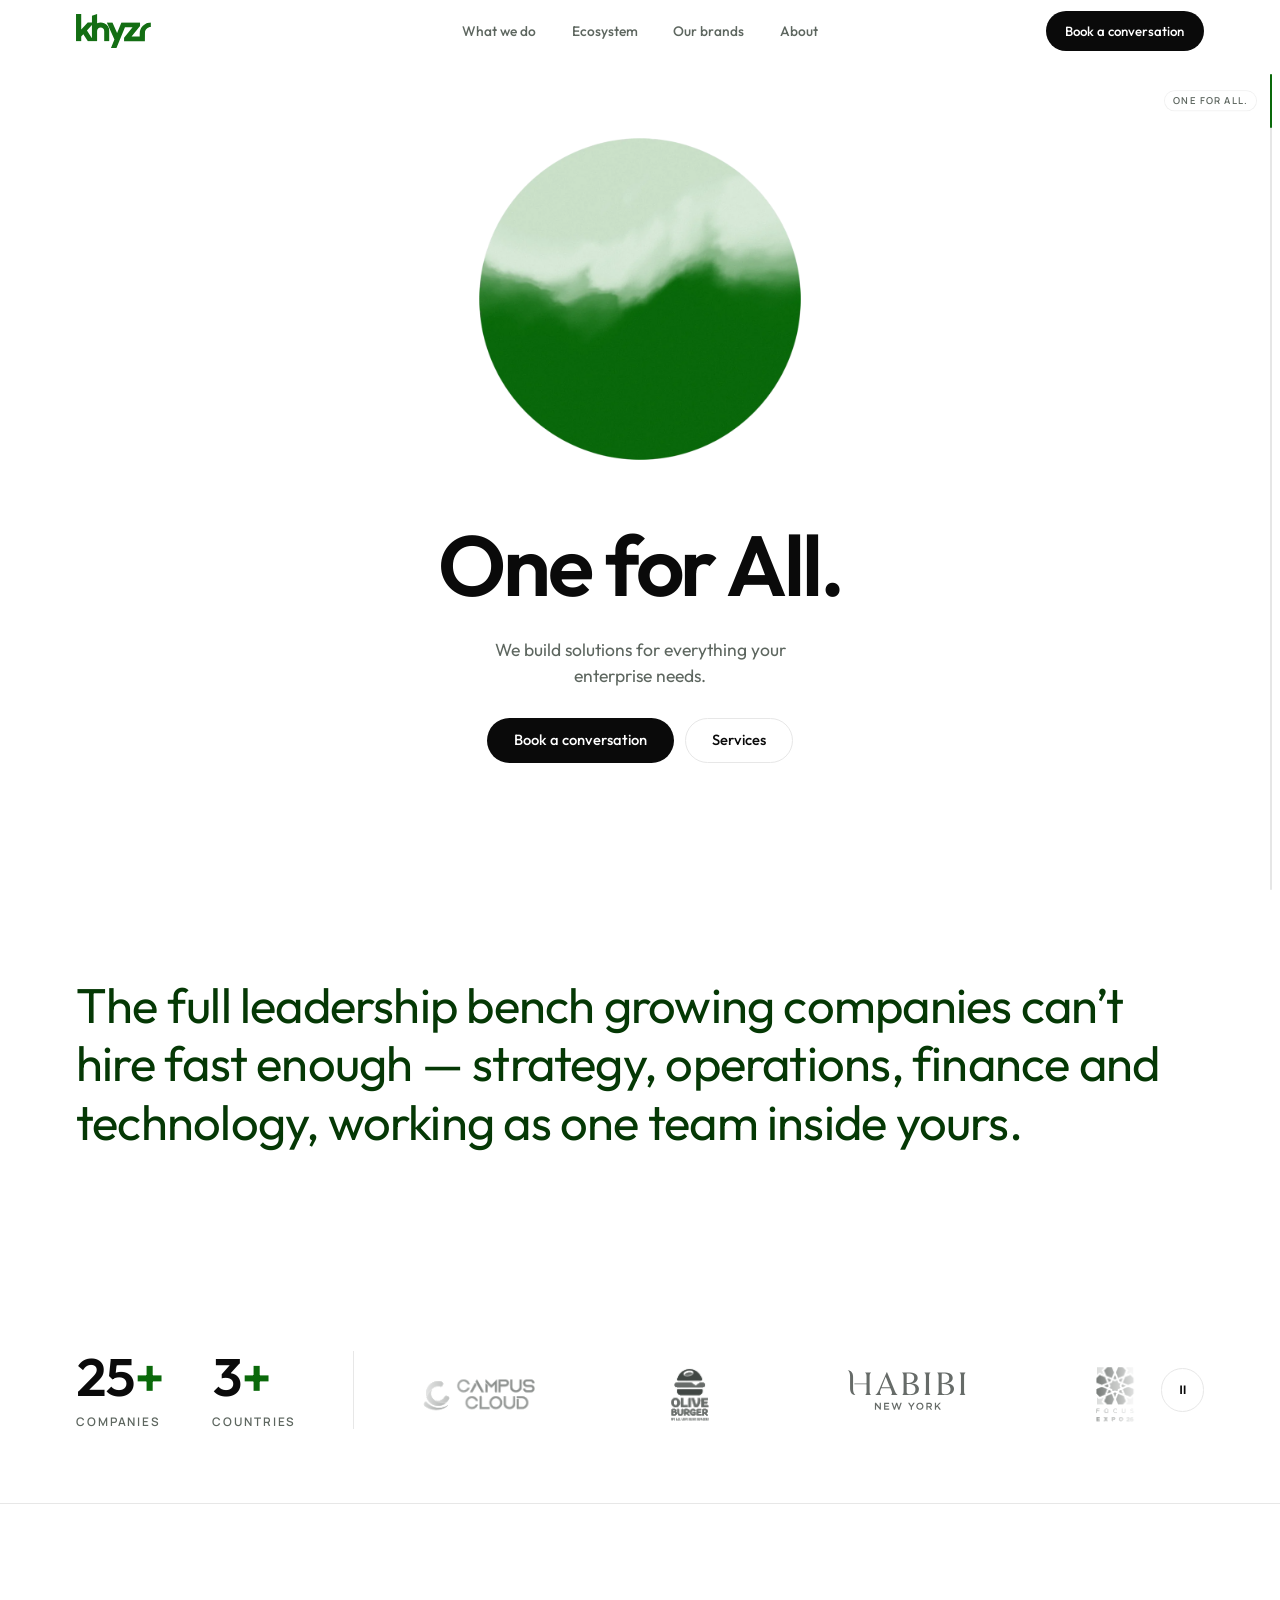
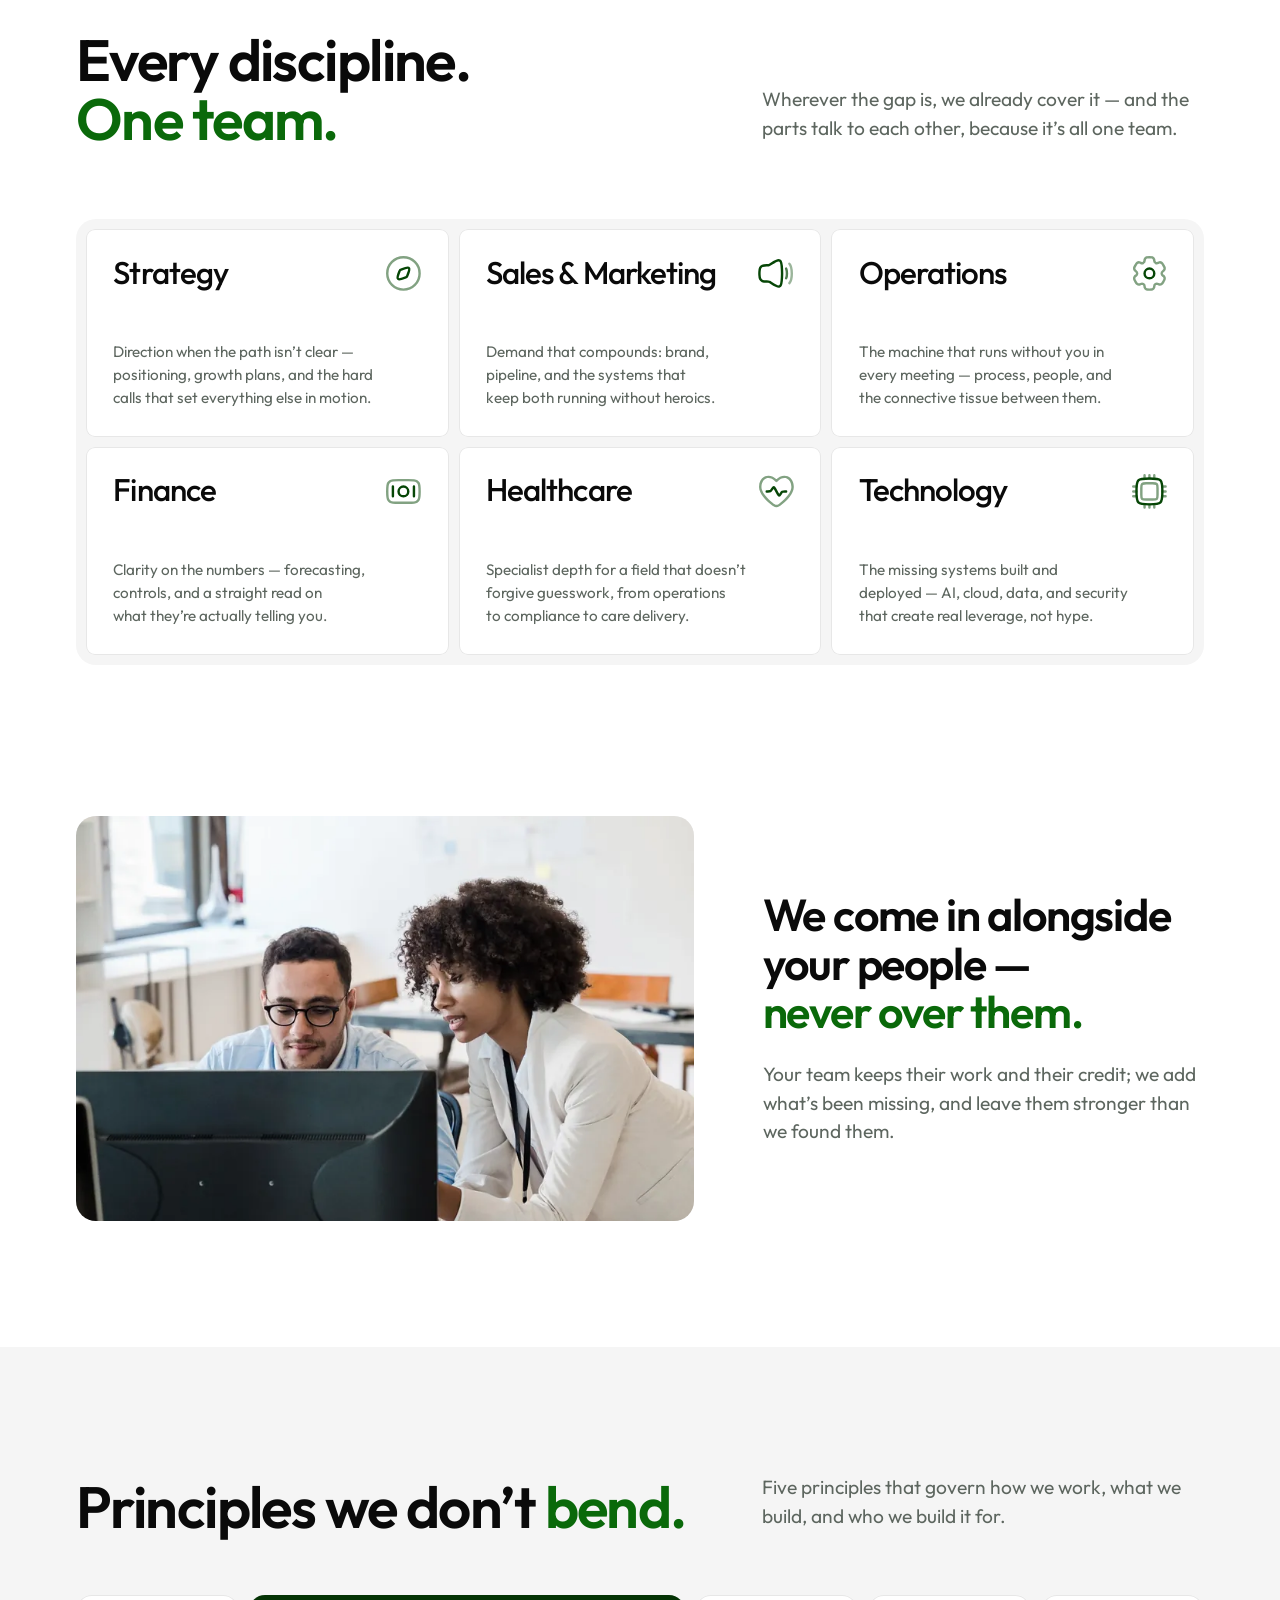
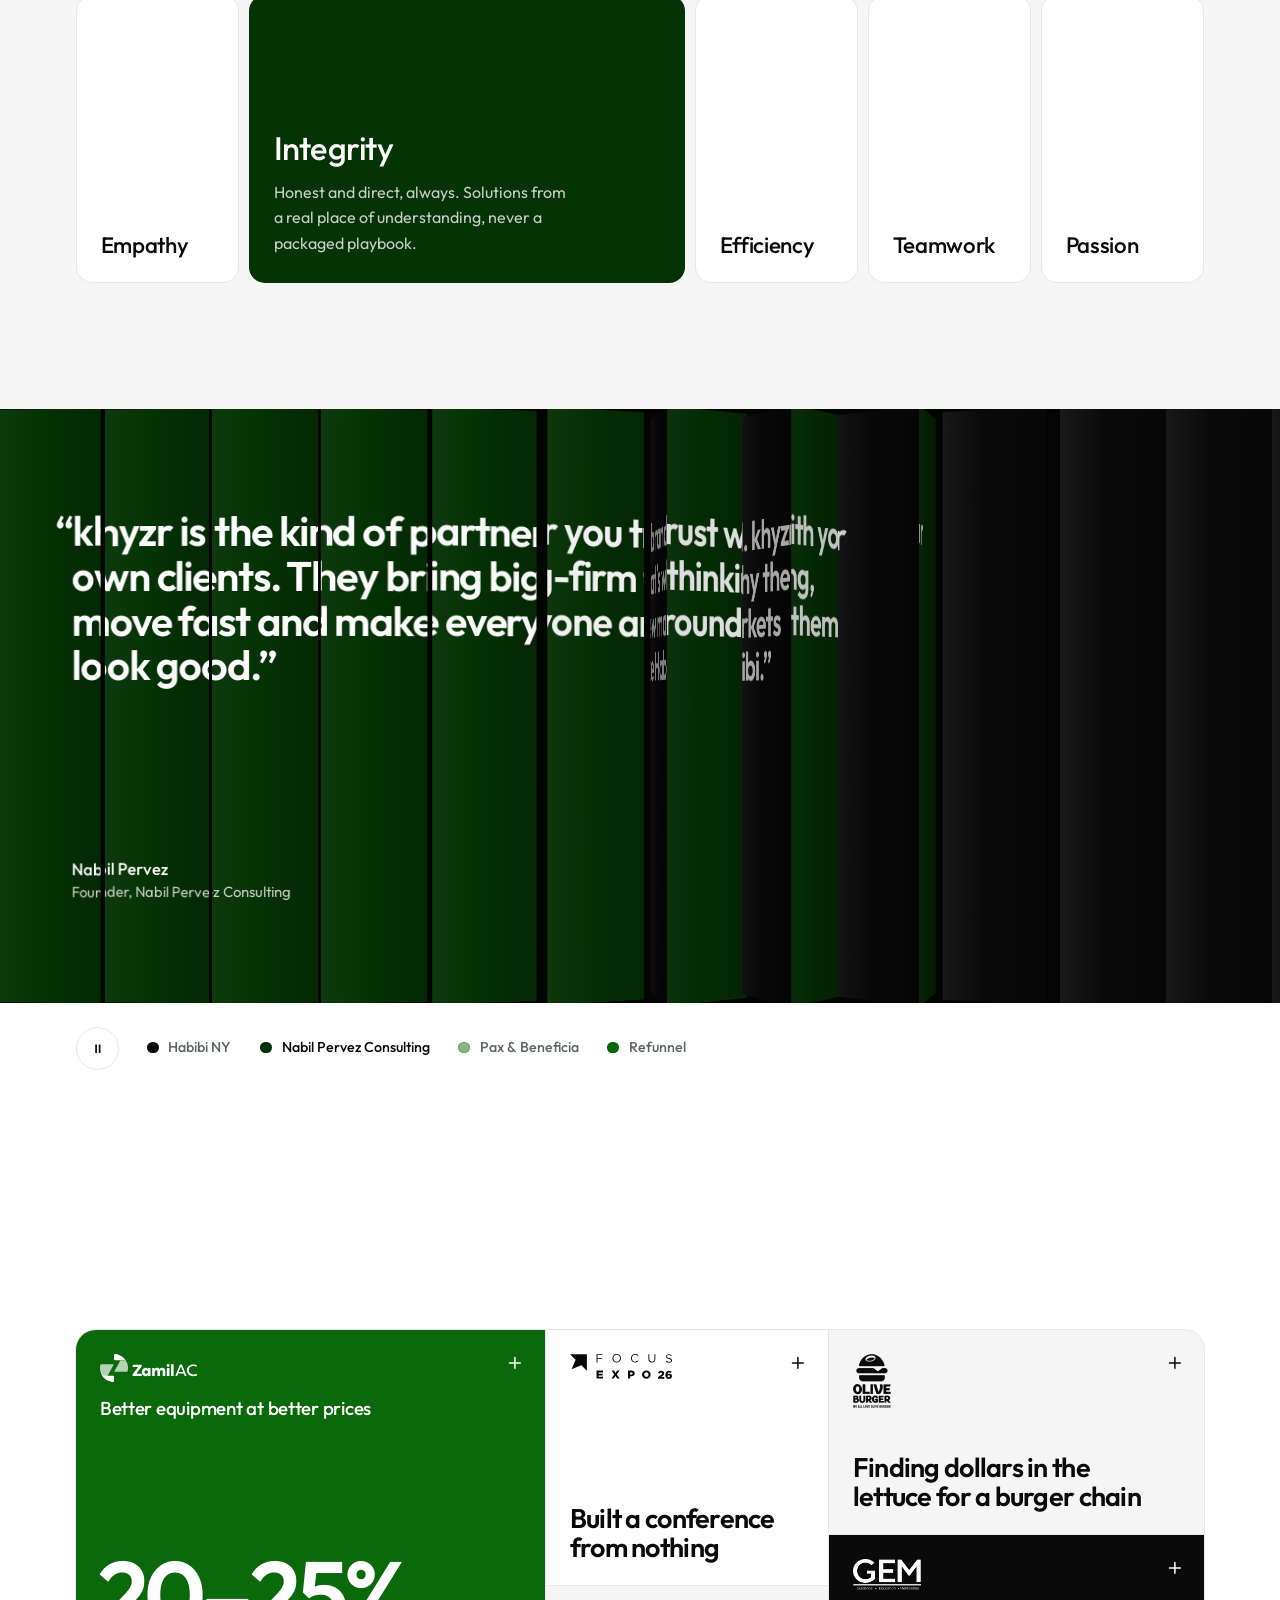
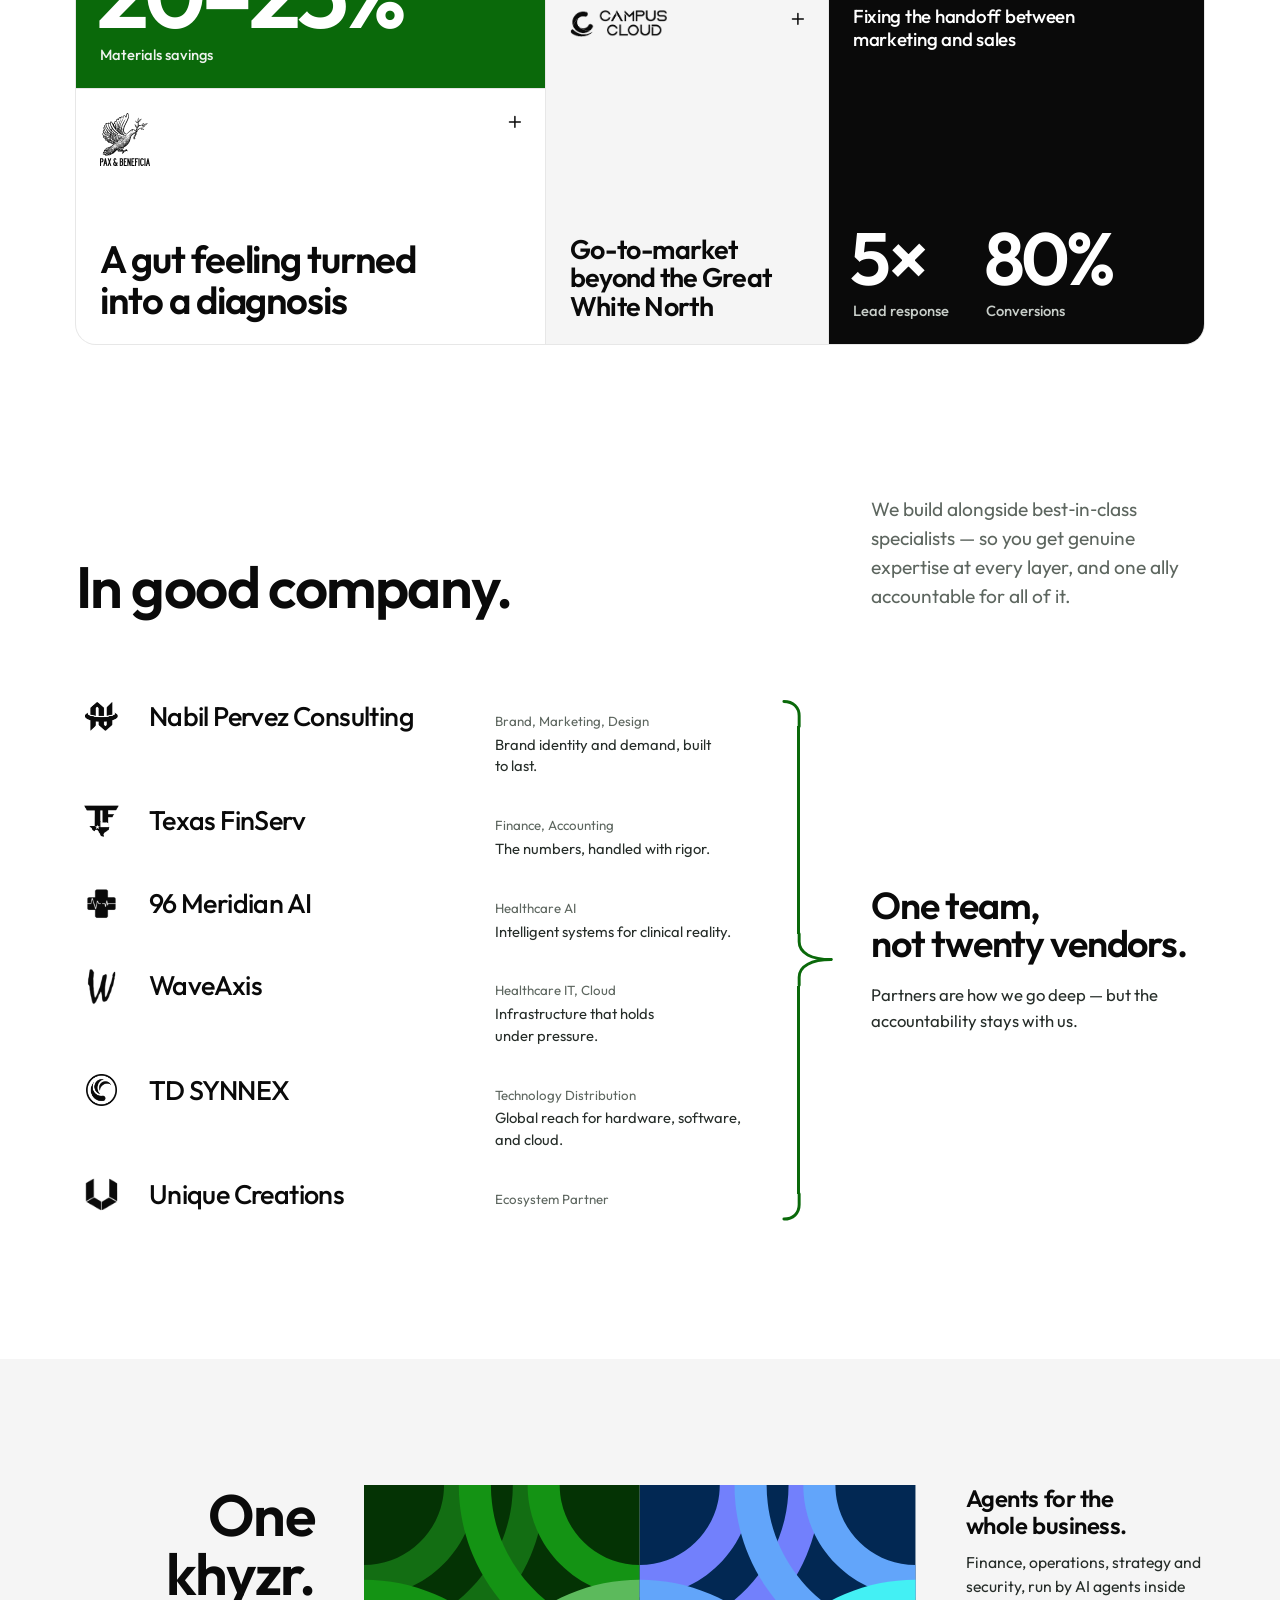
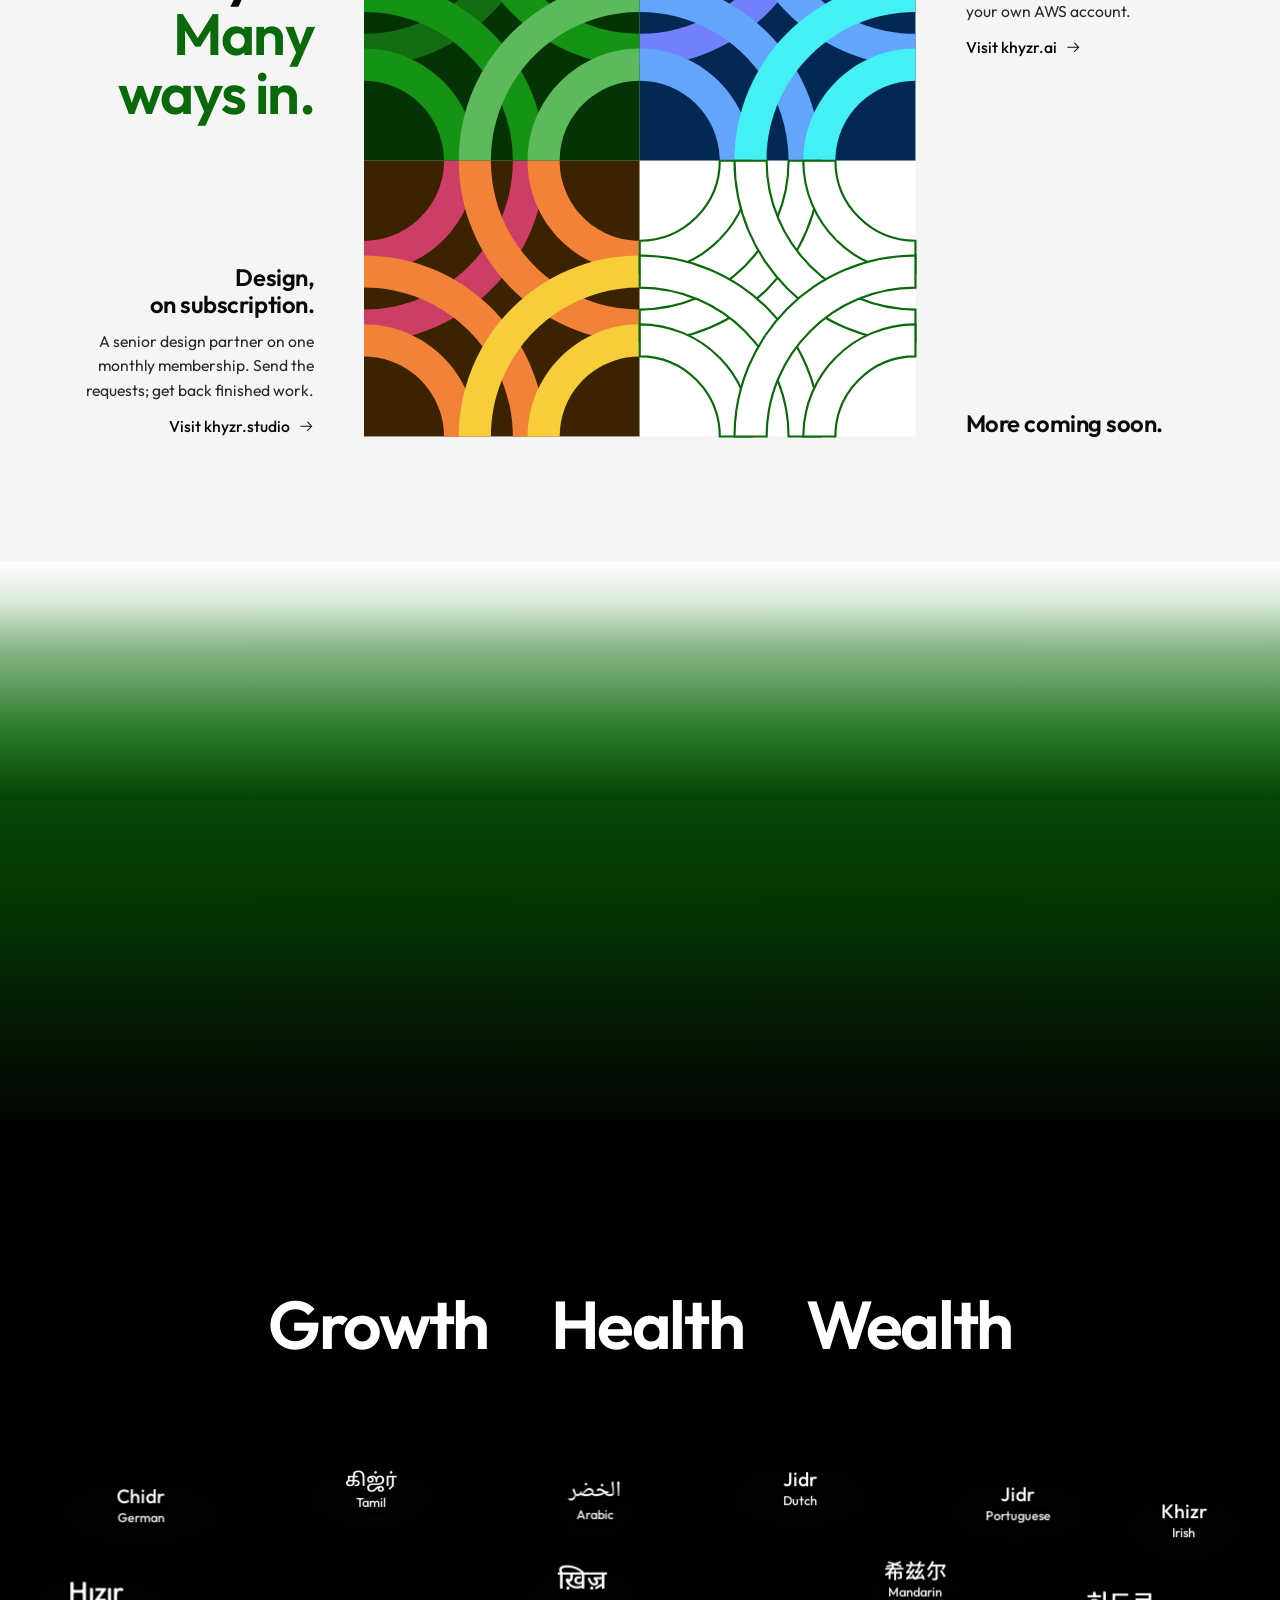
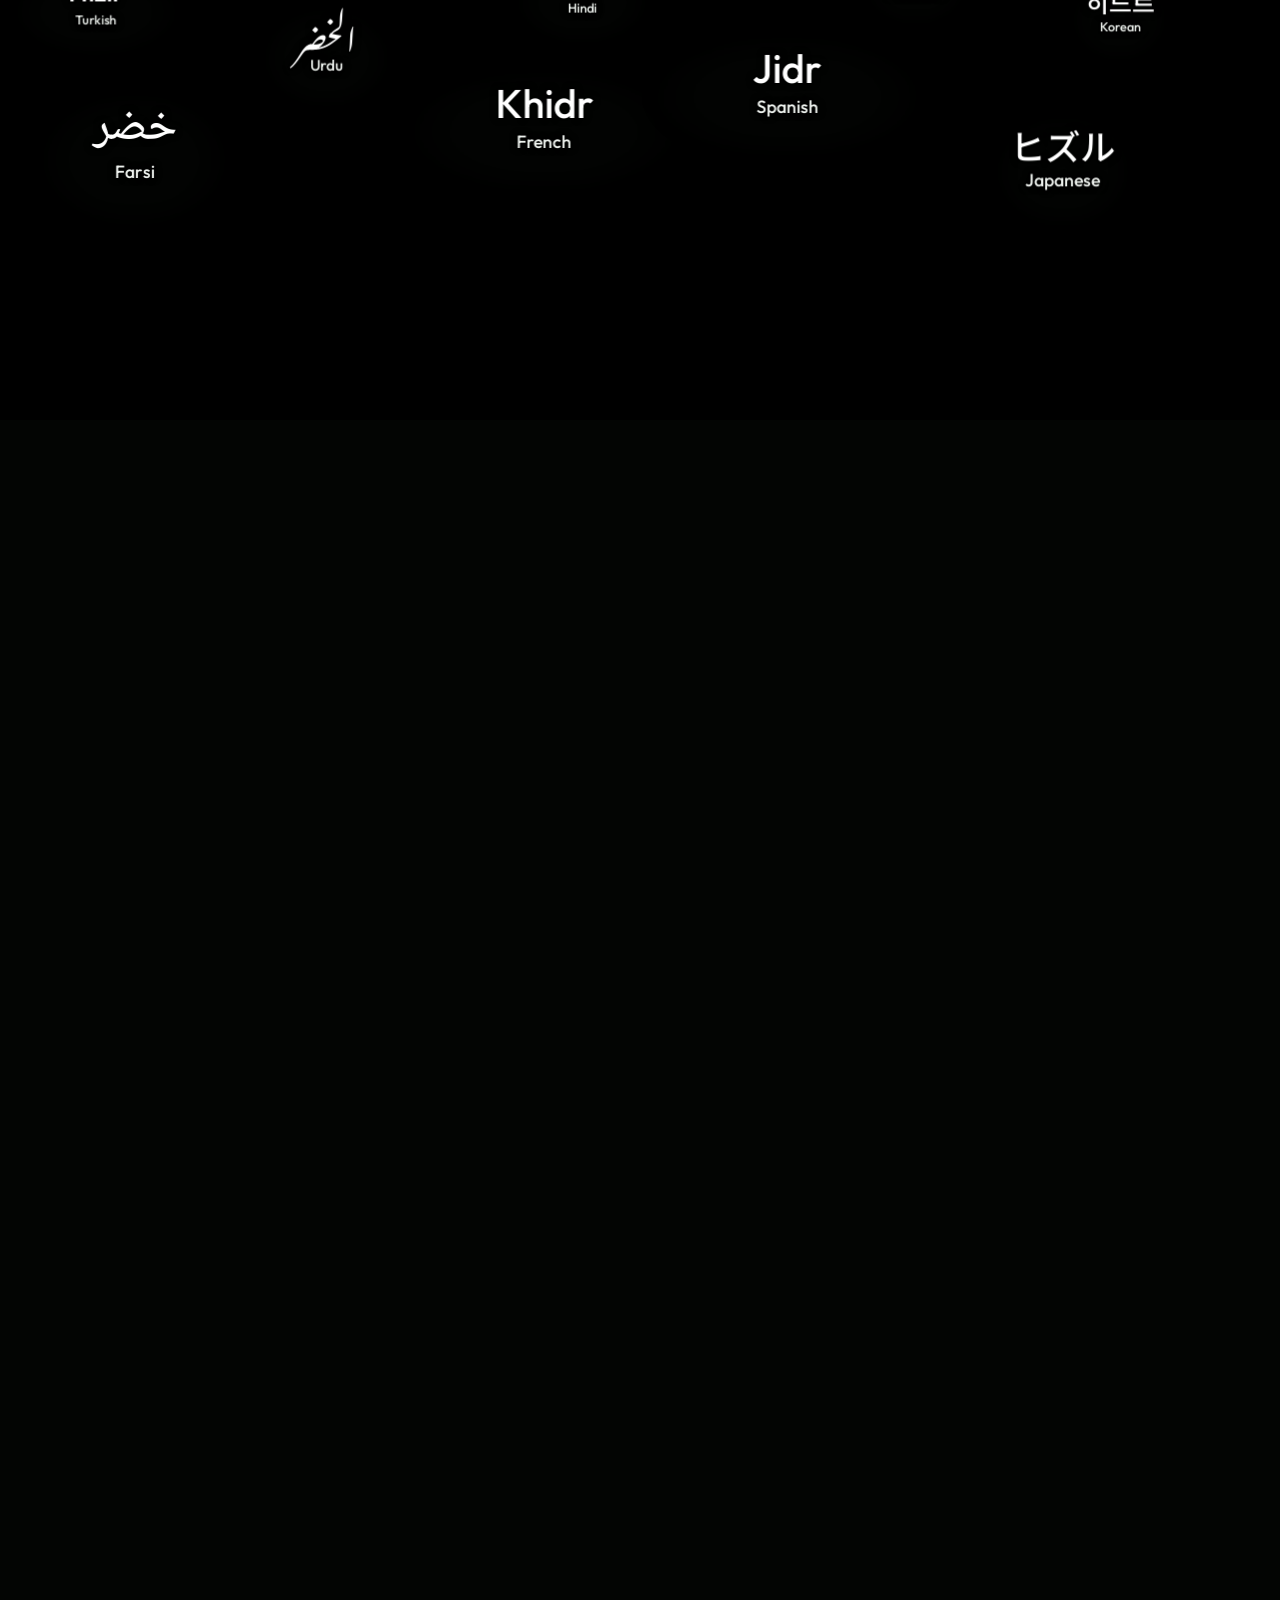
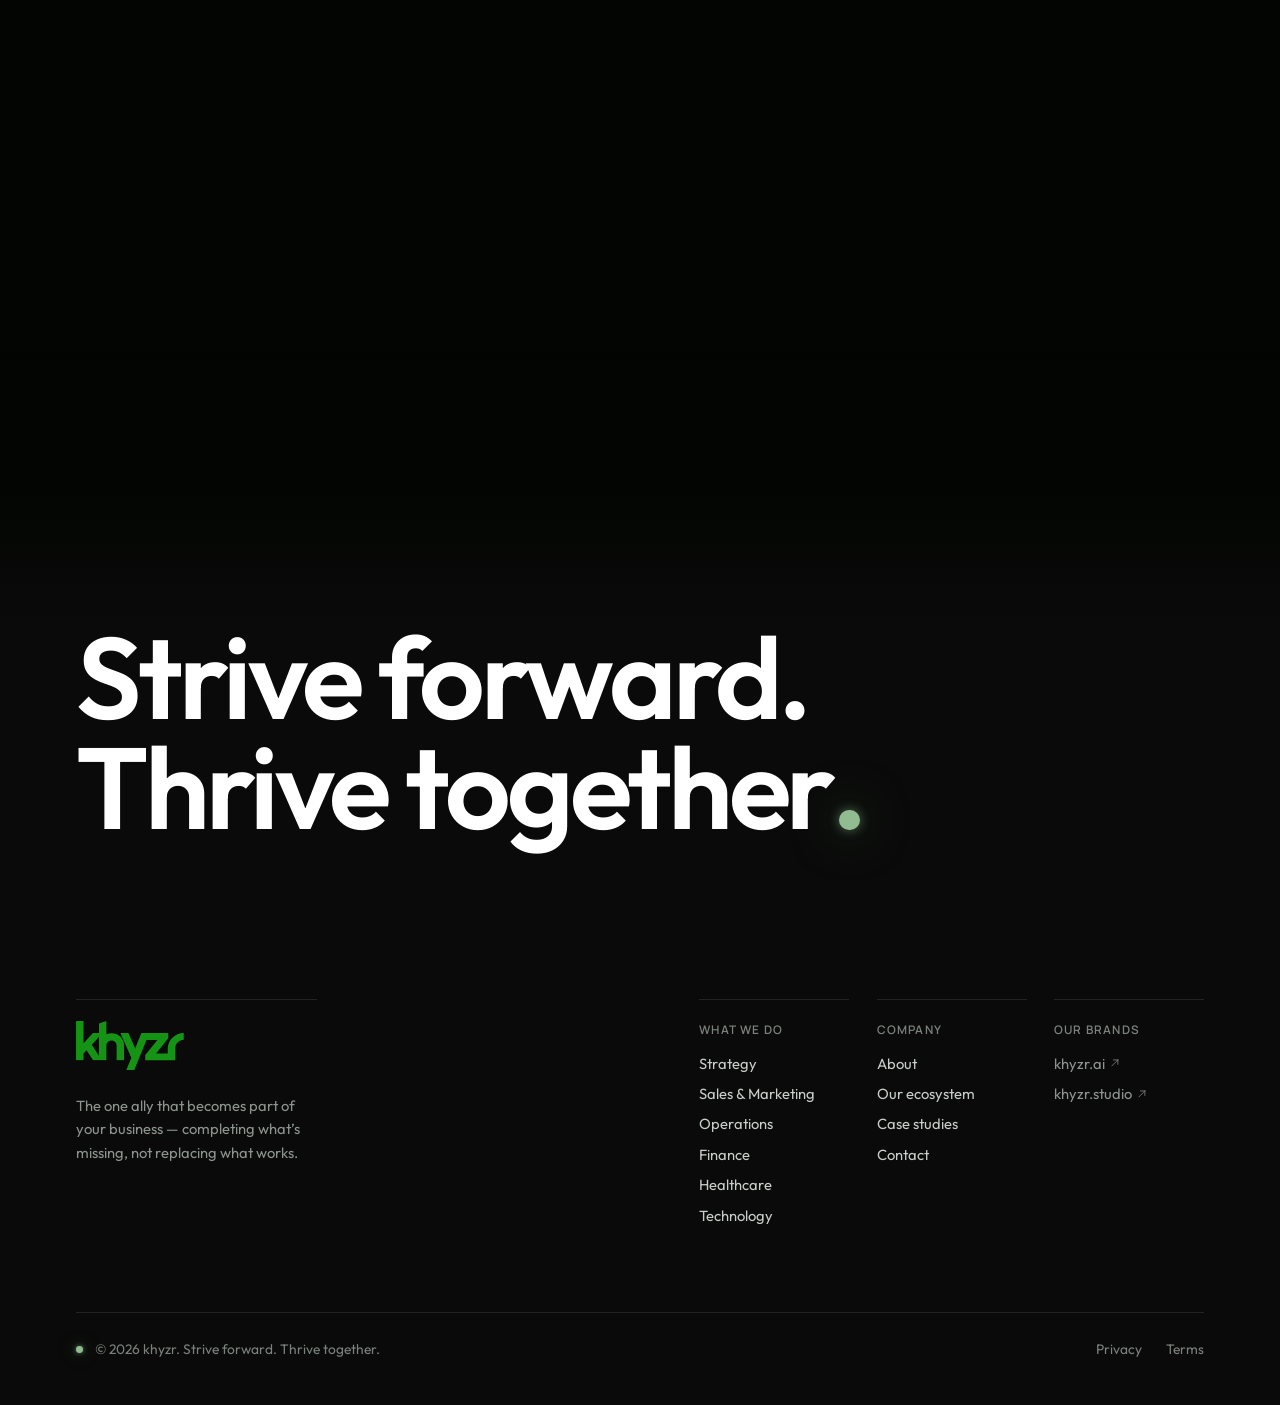
==== commit babc114f: "Preview of website@af28143 (uncommitted changes)" ====
--- a/index.html
+++ b/index.html
@@ -1,689 +1,743 @@
-<!doctype html>
-<html lang="en">
-<head>
-<meta charset="utf-8">
-<meta name="viewport" content="width=device-width, initial-scale=1, viewport-fit=cover">
-<script>(function(r,n){r.classList.add("js");if(matchMedia("(pointer:fine)").matches&&!matchMedia("(forced-colors:active)").matches)r.classList.add("trace-on");if((n.hardwareConcurrency||8)<=2||(n.deviceMemory&&n.deviceMemory<=2))r.classList.add("perf-lite");if(!("gpu" in n)||matchMedia("(prefers-reduced-motion:reduce)").matches)r.classList.add("orb-off");setTimeout(function(){if(!r.classList.contains("orb-on"))r.classList.add("orb-off")},5000)})(document.documentElement,navigator)</script>
-<script src="assets/hero/bloop.js" async></script>
-<title>khyzr — Everything starts here.</title>
-<meta name="description" content="khyzr — strategy, design, technology, and operations as one team. One ally that becomes part of your business.">
-<meta name="theme-color" content="#ffffff">
-<link rel="canonical" href="https://khyzr.com/">
-<meta property="og:type" content="website">
-<meta property="og:site_name" content="khyzr">
-<meta property="og:title" content="khyzr — Everything starts here.">
-<meta property="og:description" content="khyzr — strategy, design, technology, and operations as one team. One ally that becomes part of your business.">
-<meta property="og:url" content="https://khyzr.com/">
-<meta property="og:image" content="https://khyzr-creative.github.io/com/og.jpg">
-<meta property="og:image:width" content="1200">
-<meta property="og:image:height" content="630">
-<meta property="og:image:alt" content="khyzr. One for All. We build solutions for everything your enterprise needs.">
-<meta name="twitter:card" content="summary_large_image">
-<link rel="icon" href="design-system/assets/logos/khyzr-symbol_on-dark.svg" type="image/svg+xml">
-<link rel="preconnect" href="https://fonts.googleapis.com">
-<link rel="preconnect" href="https://fonts.gstatic.com" crossorigin>
-<link href="https://fonts.googleapis.com/css2?family=Outfit:wght@400;500;600&family=Manrope:wght@500;600&display=swap" rel="stylesheet">
-<style>
-  :root{
-    --bg:#ffffff;
-    --surface:#ffffff;
-    --surface-2:#f5f5f5;
-    --ink:#0a0a0a;        /* pitch black — workhorse accent */
-    --body-c:#262d29;
-    --muted:#5d665f;
-    --faint:#8b938c;
-    --hair:#e7e7e7;
-    --green:#0A690A;      /* rare special accent */
-    --green-bright:#91bc91;
-    --font:"Outfit",system-ui,sans-serif;
-    --font-tech:"Manrope",system-ui,sans-serif;
-    --fw-display:600;
-    --fw-ui:500;
-    --fw-text:400;
-    --serif:"Instrument Serif",Georgia,serif;
-  }
-  /* Display face: "Outfit" — LOCKED 2026-07-08 (TWK Everett was considered; not licensed). */
-  *{box-sizing:border-box;margin:0;padding:0}
-  html{scroll-behavior:smooth;-webkit-text-size-adjust:100%;text-size-adjust:100%}
-  /* glide (assets/home/glide.js) eases the wheel and in-page links itself; the browser's own smoothing would fight it */
-  html.glide{scroll-behavior:auto}
-  @media (prefers-reduced-motion:reduce){html{scroll-behavior:auto}}
-  body{font-family:var(--font);font-weight:var(--fw-text);color:var(--body-c);background:var(--bg);-webkit-font-smoothing:antialiased;overflow-x:hidden}
-  a{color:inherit}
-  ::selection{background:rgba(10,105,10,.18)}
-
-  /* ---------- buttons ---------- */
-  .btn{display:inline-flex;align-items:center;gap:.55em;font-family:var(--font);font-weight:var(--fw-ui);font-size:.9375rem;line-height:1;
-    padding:.875rem 1.625rem;border-radius:999px;cursor:pointer;text-decoration:none;border:1px solid transparent;transition:transform .5s cubic-bezier(.34,1.56,.64,1),background .2s ease,box-shadow .5s ease,border-color .2s ease;white-space:nowrap}
-  .btn-black{background:var(--ink);color:#fff}
-  @media (hover:hover){.btn-black:hover{transform:scale(1.05);background:#000;box-shadow:0 14px 30px -12px rgba(0,0,0,.55)}}
-  .btn-ghost{background:transparent;color:var(--ink);border-color:var(--hair)}
-  @media (hover:hover){.btn-ghost:hover{border-color:#cdcdcd;background:#fff;transform:scale(1.05)}}
-  .btn:active{transform:scale(.98)}
-  /* the pills and buttons answer a press themselves (:active), so a finger gets no grey flash over them */
-  .btn,.btn-nav,button{-webkit-tap-highlight-color:transparent}
-  .arrow{display:inline-flex;align-items:center;transition:transform .5s cubic-bezier(.34,1.56,.64,1)}
-  .arrow svg{width:1.05em;height:1.05em}
-  .lnk{display:inline-flex;align-items:center;gap:.5em;font-weight:var(--fw-ui);color:var(--ink);text-decoration:none}
-  @media (hover:hover){.lnk:hover .arrow{transform:translateX(4px)}}
-
-  /* ---------- floating nav (paper flip — Components §02 spec) ---------- */
-  .nav{position:fixed;top:0;left:0;right:0;z-index:60;height:4rem;
-    padding:0 var(--gx);
-    background:transparent;border-bottom:1px solid transparent;
-    transition:background .35s ease,border-color .35s ease}
-  .nav-in{position:relative;max-width:97.5rem;margin:0 auto;height:100%;display:flex;align-items:center;justify-content:space-between}
-  /* paper once the page moves */
-  .nav.scrolled{background:rgba(255,255,255,.97);border-bottom-color:var(--hair)}
-  html:not(.js) .nav{position:absolute}
-  .nav .brand{display:flex;align-items:center;text-decoration:none;border-radius:var(--radius-s)}
-  /* the wordmark leads, 76px (Cisco, 2 Oct 2026: "reduce the size of this logo"; it was 96), under the system's 90px floor
-     as the product navs' wordmarks are, flagged in its Logos rule; it crossfades on-light → on-dark over the dark sections */
-  .brand .wm{position:relative;display:block;width:4.75rem;aspect-ratio:398.637/183.737}
-  .brand .wm img{position:absolute;inset:0;width:100%;height:100%;transition:opacity .35s ease}
-  .brand .w-dark{opacity:0}
-  .nav.ink .w-dark{opacity:1}
-  .nav.ink .w-light{opacity:0}
-  /* over the dark sections (the name, the close, the footer): the paper's ink twin, no glass */
-  .nav.ink{background:rgba(10,10,10,.94);border-bottom-color:rgba(255,255,255,.1)}
-  .nav-mid{position:absolute;left:50%;top:50%;transform:translate(-50%,-50%);display:flex;align-items:center;gap:.375rem}
-  .nav-mid a{font-size:.875rem;font-weight:var(--fw-ui);color:var(--muted);text-decoration:none;transition:color .25s ease,background .2s ease;padding:.5625rem .9375rem;border-radius:999px}
-  @media (hover:hover){.nav-mid a:hover{color:var(--ink);background:var(--surface-2)}}
-  .nav.ink .nav-mid a{color:rgba(255,255,255,.78)}
-  @media (hover:hover){.nav.ink .nav-mid a:hover{color:#fff;background:rgba(255,255,255,.09)}}
-  /* where you are: the link of the section on screen, with a small green light under it */
-  .nav-mid a{position:relative}
-  .nav-mid a::after{content:"";position:absolute;left:50%;bottom:.1875rem;width:.25rem;height:.25rem;margin-left:-2px;border-radius:50%;background:var(--green);
-    opacity:0;transform:scale(.3);transition:opacity .3s ease,transform .5s cubic-bezier(.34,1.56,.64,1)}
-  .nav-mid a[aria-current="true"]{color:var(--ink)}
-  .nav-mid a[aria-current="true"]::after{opacity:1;transform:none}
-  .nav.ink .nav-mid a[aria-current="true"]{color:#fff}
-  .nav.ink .nav-mid a::after{background:var(--green-bright)}
-  /* skip to content: out of sight until a keyboard reaches it */
-  .skip{position:fixed;left:1rem;top:.75rem;z-index:100;padding:.75rem 1.125rem;border-radius:999px;background:var(--ink);color:#fff;text-decoration:none;
-    font:var(--fw-ui) .875rem/1 var(--font);transform:translateY(-160%)}
-  .skip:focus{transform:none}
-  main:focus{outline:none}
-  .btn-nav{background:var(--ink);color:#fff;font-weight:var(--fw-ui);font-size:.84375rem;height:2.5rem;padding:0 1.25rem;display:inline-flex;align-items:center;border-radius:999px;text-decoration:none;transition:transform .5s cubic-bezier(.34,1.56,.64,1),background .3s ease,color .3s ease}
-  @media (hover:hover){.btn-nav:hover{transform:scale(1.05)}}
-  .btn-nav:active{transform:scale(.98)}
-  .nav.ink .btn-nav{background:#fff;color:#0a0a0a}
-  @media(max-width:1000px){ .nav-mid{display:none} }
-  @media(max-width:760px){ .nav{height:3.5rem} }
-  /* a full-size target for a finger */
-  @media (pointer:coarse){ .btn-nav{height:2.75rem} }
-
-  /* ---------- hero: the Bloop orb (assets/hero/bloop.js) on white ---------- */
-  .hero{position:relative;z-index:1;width:100%;height:100vh;height:100svh;min-height:45rem;overflow:hidden;background:var(--bg)}
-  /* the content centres in the space under the nav, a little above the middle; the auto margins never push it under the nav */
-  .hero-wrap{position:relative;z-index:2;height:100%;display:flex;flex-direction:column;align-items:center;text-align:center;
-    padding:4rem var(--gx) calc(8vh * var(--z,1))}
-  .hero-wrap>:first-child{margin-top:auto}
-  .hero-wrap>:last-child{margin-bottom:auto}
-  /* the orb is drawn 0.9375 of the slot, its canvas 1.12 of the orb; the still stands in without WebGPU */
-  .orb-slot{position:relative;flex:none;width:min(calc(38vh * var(--z,1)),64vw,26.875rem);aspect-ratio:1}
-  .orb-canvas{position:absolute;left:50%;top:50%;width:105%;height:105%;transform:translate(-50%,-50%);display:block}
-  html:not(.js) .orb-slot,html.orb-off .orb-slot{background:url(assets/hero/bloop-still.webp) center/105% auto no-repeat}
-  html:not(.js) .orb-canvas,html.orb-off .orb-canvas{display:none}
-  .hero-title{margin-top:clamp(1.625rem,calc(4.4vh * var(--z,1)),3.125rem);font-family:var(--font);font-weight:var(--fw-display);font-size:clamp(3rem,6.8vw,6.4rem);line-height:1.3;letter-spacing:-.036em;color:var(--ink);text-wrap:balance}
-  .hero-tagline{margin-top:clamp(.75rem,calc(1.8vh * var(--z,1)),1.25rem);max-width:34ch;font-size:clamp(1.05rem,1.4vw,1.28rem);line-height:1.5;color:var(--muted);font-weight:var(--fw-text);text-wrap:pretty}
-  .hero-cta{display:flex;gap:.75rem;margin-top:clamp(1.375rem,calc(3.2vh * var(--z,1)),2rem);flex-wrap:wrap;justify-content:center}
-  /* the words arrive as the orb settles */
-  html.js .hero-title,html.js .hero-tagline,html.js .hero-cta{opacity:0;transform:translateY(22px) scale(.985);transform-origin:50% 100%;transition:opacity .9s ease,transform .9s cubic-bezier(.34,1.45,.64,1)}
-  html.orb-done .hero-title,html.orb-done .hero-tagline,html.orb-done .hero-cta,html.orb-off .hero-title,html.orb-off .hero-tagline,html.orb-off .hero-cta{opacity:1;transform:none}
-  /* a phone: the hero is the screen it is seen on, its actions included (the 720px floor is for a short desktop
-     window), and it grows only if its content needs more */
-  @media (max-width:760px){
-    .hero{height:auto;min-height:0}
-    .hero-wrap{height:auto;min-height:100vh;min-height:100svh}
-  }
-  /* a phone on its side: the orb beside the words, so the first screen holds all of it */
-  @media (orientation:landscape) and (max-height:500px){
-    .hero{height:auto;min-height:0}
-    .hero-wrap{height:auto;min-height:100vh;min-height:100svh;display:grid;grid-template-columns:auto minmax(0,22rem);
-      align-content:center;justify-content:center;column-gap:clamp(1.75rem,6vw,4.5rem);text-align:left;padding:4.25rem var(--gx) 1.25rem}
-    .hero-wrap>:first-child{margin-top:0}
-    .hero-wrap>:last-child{margin-bottom:0}
-    .orb-slot{grid-row:1/4;align-self:center;width:min(62vh,40vw)}
-    .hero-title{margin-top:0;align-self:end;font-size:clamp(2.4rem,12vh,3.4rem);line-height:1.15}
-    .hero-tagline{margin-top:.625rem}
-    .hero-cta{margin-top:1.25rem;justify-content:flex-start}
-  }
-  html.orb-done .hero-tagline{transition-delay:.14s}
-  html.orb-done .hero-cta{transition-delay:.28s}
-  @media (prefers-reduced-motion:reduce){html.js .hero-title,html.js .hero-tagline,html.js .hero-cta{opacity:1;transform:none;transition:none}}
-
-  /* QA: consistent keyboard focus + anchor offset under the floating nav */
-  a:focus-visible,button:focus-visible{outline:2px solid var(--green);outline-offset:3px;border-radius:9px}
-  .nav.ink a:focus-visible{outline-color:#fff}
-  [id]{scroll-margin-top:6rem}
-</style>
-<link rel="stylesheet" href="assets/home/tokens.css">
-<link rel="stylesheet" href="assets/home/home.css">
-<link rel="stylesheet" href="assets/home/trace.css">
-<!-- @css -->
-<link rel="stylesheet" href="assets/home/manifesto/manifesto.css">
-<link rel="stylesheet" href="assets/home/trusted/trusted.css">
-<link rel="stylesheet" href="assets/home/disciplines/disciplines.css">
-<link rel="stylesheet" href="assets/home/alongside/alongside.css">
-<link rel="stylesheet" href="assets/home/principles/principles.css">
-<link rel="stylesheet" href="assets/home/voices/voices.css">
-<link rel="stylesheet" href="assets/home/ecosystem/ecosystem.css">
-<link rel="stylesheet" href="assets/home/products/products.css">
-<link rel="stylesheet" href="assets/home/insights/insights.css">
-<link rel="stylesheet" href="assets/home/name/name.css">
-<link href="https://fonts.googleapis.com/css2?family=Noto+Nastaliq+Urdu:wght@400;500;600&family=Noto+Sans+Devanagari:wght@400;500;600&family=Noto+Sans+Tamil:wght@400;500;600&family=Noto+Sans+SC:wght@400;500;600&family=Noto+Sans+JP:wght@400;500;600&family=Noto+Sans+KR:wght@400;500;600&text=%D8%A7%D8%AA%D8%AD%D8%AE%D8%AF%D8%B1%D8%B5%D8%B6%D9%82%D9%84%D9%88%DB%8C%E0%A4%82%E0%A4%95%E0%A4%96%E0%A4%9C%E0%A4%A4%E0%A4%A5%E0%A4%AA%E0%A4%AF%E0%A4%B0%E0%A4%B5%E0%A4%B8%E0%A4%BC%E0%A4%BE%E0%A4%BF%E0%A5%8D%E0%AE%95%E0%AE%9A%E0%AE%9C%E0%AE%A8%E0%AE%AE%E0%AE%B0%E0%AE%B2%E0%AE%B3%E0%AE%B5%E0%AE%BF%E0%AF%86%E0%AF%8D%E3%82%BA%E3%83%92%E3%83%AB%E5%81%A5%E5%85%B9%E5%AF%8C%E5%B0%94%E5%B8%8C%E5%BA%B7%E6%88%90%E8%B4%A2%E9%95%B7%E9%95%BF%EA%B0%95%EA%B1%B4%EB%93%9C%EB%A5%B4%EB%B6%80%EC%84%B1%EC%9E%A5%ED%9E%88&display=swap" rel="stylesheet" media="print" onload="this.media='all'">
-<noscript><link href="https://fonts.googleapis.com/css2?family=Noto+Nastaliq+Urdu:wght@400;500;600&family=Noto+Sans+Devanagari:wght@400;500;600&family=Noto+Sans+Tamil:wght@400;500;600&family=Noto+Sans+SC:wght@400;500;600&family=Noto+Sans+JP:wght@400;500;600&family=Noto+Sans+KR:wght@400;500;600&text=%D8%A7%D8%AA%D8%AD%D8%AE%D8%AF%D8%B1%D8%B5%D8%B6%D9%82%D9%84%D9%88%DB%8C%E0%A4%82%E0%A4%95%E0%A4%96%E0%A4%9C%E0%A4%A4%E0%A4%A5%E0%A4%AA%E0%A4%AF%E0%A4%B0%E0%A4%B5%E0%A4%B8%E0%A4%BC%E0%A4%BE%E0%A4%BF%E0%A5%8D%E0%AE%95%E0%AE%9A%E0%AE%9C%E0%AE%A8%E0%AE%AE%E0%AE%B0%E0%AE%B2%E0%AE%B3%E0%AE%B5%E0%AE%BF%E0%AF%86%E0%AF%8D%E3%82%BA%E3%83%92%E3%83%AB%E5%81%A5%E5%85%B9%E5%AF%8C%E5%B0%94%E5%B8%8C%E5%BA%B7%E6%88%90%E8%B4%A2%E9%95%B7%E9%95%BF%EA%B0%95%EA%B1%B4%EB%93%9C%EB%A5%B4%EB%B6%80%EC%84%B1%EC%9E%A5%ED%9E%88&display=swap" rel="stylesheet"></noscript>
-<link href="https://fonts.googleapis.com/css2?family=Noto+Naskh+Arabic:wght@400;500;600&text=%D8%A7%D8%A9%D8%AA%D8%AB%D8%AD%D8%AE%D8%AF%D8%B1%D8%B3%D8%B4%D8%B5%D8%B6%D9%82%D9%84%D9%85%D9%86%D9%88%DB%8C&display=swap" rel="stylesheet" media="print" onload="this.media='all'">
-<noscript><link href="https://fonts.googleapis.com/css2?family=Noto+Naskh+Arabic:wght@400;500;600&text=%D8%A7%D8%A9%D8%AA%D8%AB%D8%AD%D8%AE%D8%AF%D8%B1%D8%B3%D8%B4%D8%B5%D8%B6%D9%82%D9%84%D9%85%D9%86%D9%88%DB%8C&display=swap" rel="stylesheet"></noscript>
-<link rel="stylesheet" href="assets/home/close/close.css">
-<link rel="stylesheet" href="assets/home/footer/footer.css">
-<!-- /@css -->
+<!doctype html>
+<html lang="en">
+<head>
+<meta charset="utf-8">
+<meta name="viewport" content="width=device-width, initial-scale=1, viewport-fit=cover">
+<script>(function(r,n){r.classList.add("js");if(matchMedia("(pointer:fine)").matches&&!matchMedia("(forced-colors:active)").matches)r.classList.add("trace-on");if((n.hardwareConcurrency||8)<=2||(n.deviceMemory&&n.deviceMemory<=2))r.classList.add("perf-lite");if(!("gpu" in n)||matchMedia("(prefers-reduced-motion:reduce)").matches)r.classList.add("orb-off");setTimeout(function(){r.classList.add("type-in")},1600);setTimeout(function(){if(!r.classList.contains("orb-on"))r.classList.add("orb-off")},5000)})(document.documentElement,navigator)</script>
+<script src="assets/hero/bloop.js" async fetchpriority="high"></script>
+<title>khyzr | Strive Forward. Thrive Together.</title>
+<meta name="description" content="khyzr — strategy, design, technology, and operations as one team. One ally that becomes part of your business.">
+<meta name="theme-color" content="#ffffff">
+<link rel="canonical" href="https://khyzr.com/">
+<meta property="og:type" content="website">
+<meta property="og:site_name" content="khyzr">
+<meta property="og:title" content="khyzr | Strive Forward. Thrive Together.">
+<meta property="og:description" content="khyzr — strategy, design, technology, and operations as one team. One ally that becomes part of your business.">
+<meta property="og:url" content="https://khyzr.com/">
+<meta property="og:image" content="https://khyzr-creative.github.io/com/og.jpg">
+<meta property="og:image:width" content="1200">
+<meta property="og:image:height" content="630">
+<meta property="og:image:alt" content="khyzr. One for All. We build solutions for everything your enterprise needs.">
+<meta name="twitter:card" content="summary_large_image">
+<link rel="icon" href="design-system/assets/logos/khyzr-symbol_on-dark.svg" type="image/svg+xml">
+<link rel="preload" href="assets/fonts/outfit-latin.woff2" as="font" type="font/woff2" crossorigin>
+<style>
+  :root{
+    --bg:#ffffff;
+    --surface:#ffffff;
+    --surface-2:#f5f5f5;
+    --ink:#0a0a0a;        /* pitch black — workhorse accent */
+    --body-c:#262d29;
+    --muted:#5d665f;
+    --faint:#8b938c;
+    --hair:#e7e7e7;
+    --green:#0A690A;      /* rare special accent */
+    --green-bright:#91bc91;
+    --font:"Outfit",system-ui,sans-serif;
+    --font-tech:"Manrope",system-ui,sans-serif;
+    --fw-display:600;
+    --fw-ui:500;
+    --fw-text:400;
+    --serif:"Instrument Serif",Georgia,serif;
+  }
+  /* Display face: "Outfit" — LOCKED 2026-07-08 (TWK Everett was considered; not licensed). */
+  *{box-sizing:border-box;margin:0;padding:0}
+  html{scroll-behavior:smooth;-webkit-text-size-adjust:100%;text-size-adjust:100%}
+  /* glide (assets/home/glide.js) eases the wheel and in-page links itself; the browser's own smoothing would fight it */
+  html.glide{scroll-behavior:auto}
+  @media (prefers-reduced-motion:reduce){html{scroll-behavior:auto}}
+  body{font-family:var(--font);font-weight:var(--fw-text);color:var(--body-c);background:var(--bg);-webkit-font-smoothing:antialiased;overflow-x:hidden}
+  a{color:inherit}
+  ::selection{background:rgba(10,105,10,.18)}
+
+  /* ---------- buttons ---------- */
+  .btn{display:inline-flex;align-items:center;gap:.55em;font-family:var(--font);font-weight:var(--fw-ui);font-size:.9375rem;line-height:1;
+    padding:.875rem 1.625rem;border-radius:999px;cursor:pointer;text-decoration:none;border:1px solid transparent;transition:transform .5s cubic-bezier(.34,1.56,.64,1),background .2s ease,box-shadow .5s ease,border-color .2s ease;white-space:nowrap}
+  .btn-black{background:var(--ink);color:#fff}
+  @media (hover:hover){.btn-black:hover{transform:scale(1.05);background:#000;box-shadow:0 14px 30px -12px rgba(0,0,0,.55)}}
+  .btn-ghost{background:transparent;color:var(--ink);border-color:var(--hair)}
+  @media (hover:hover){.btn-ghost:hover{border-color:#cdcdcd;background:#fff;transform:scale(1.05)}}
+  .btn:active{transform:scale(.98)}
+  /* the pills and buttons answer a press themselves (:active), so a finger gets no grey flash over them */
+  .btn,.btn-nav,button{-webkit-tap-highlight-color:transparent}
+  /* a link under a thumb answers in the brand's green, not the browser's blue */
+  a{-webkit-tap-highlight-color:rgba(10,105,10,.14)}
+  .arrow{display:inline-flex;align-items:center;transition:transform .5s cubic-bezier(.34,1.56,.64,1)}
+  .arrow svg{width:1.05em;height:1.05em}
+  .lnk{display:inline-flex;align-items:center;gap:.5em;font-weight:var(--fw-ui);color:var(--ink);text-decoration:none}
+  @media (hover:hover){.lnk:hover .arrow{transform:translateX(4px)}}
+
+  /* ---------- floating nav (paper flip — Components §02 spec) ---------- */
+  .nav{position:fixed;top:0;left:0;right:0;z-index:60;height:4rem;
+    padding:0 var(--gx);
+    background:transparent;border-bottom:1px solid transparent;
+    transition:background .35s ease,border-color .35s ease}
+  .nav-in{position:relative;max-width:var(--container);margin:0 auto;height:100%;display:flex;align-items:center;justify-content:space-between}
+  /* paper once the page moves */
+  .nav.scrolled{background:#fff;border-bottom-color:var(--hair)}
+  html:not(.js) .nav{position:absolute}
+  .nav .brand{display:flex;align-items:center;text-decoration:none;border-radius:var(--radius-s)}
+  /* the wordmark leads, 76px (Cisco, 2 Oct 2026: "reduce the size of this logo"; it was 96), under the system's 90px floor
+     as the product navs' wordmarks are, flagged in its Logos rule; it crossfades on-light → on-dark over the dark sections */
+  .brand .wm{position:relative;display:block;width:4.75rem;aspect-ratio:398.637/183.737}
+  .brand .wm img{position:absolute;inset:0;width:100%;height:100%;transition:opacity .35s ease}
+  .brand .w-dark{opacity:0}
+  .nav.ink .w-dark{opacity:1}
+  .nav.ink .w-light{opacity:0}
+  /* over the dark sections (the name, the close, the footer): the paper's ink twin, no glass. Both are solid: at 97%
+     and 94% the page's words showed through the bar as it passed over them (the phone pass, 9 Oct 2026) */
+  .nav.ink{background:#0a0a0a;border-bottom-color:rgba(255,255,255,.1)}
+  .nav-mid{position:absolute;left:50%;top:50%;transform:translate(-50%,-50%);display:flex;align-items:center;gap:.375rem}
+  .nav-mid a{font-size:.875rem;font-weight:var(--fw-ui);color:var(--muted);text-decoration:none;transition:color .25s ease,background .2s ease;padding:.5625rem .9375rem;border-radius:999px}
+  @media (hover:hover){.nav-mid a:hover{color:var(--ink);background:var(--surface-2)}}
+  .nav.ink .nav-mid a{color:rgba(255,255,255,.78)}
+  @media (hover:hover){.nav.ink .nav-mid a:hover{color:#fff;background:rgba(255,255,255,.09)}}
+  /* where you are: the link of the section on screen, with a small green light under it */
+  .nav-mid a{position:relative}
+  .nav-mid a::after{content:"";position:absolute;left:50%;bottom:.1875rem;width:.25rem;height:.25rem;margin-left:-2px;border-radius:50%;background:var(--green);
+    opacity:0;transform:scale(.3);transition:opacity .3s ease,transform .5s cubic-bezier(.34,1.56,.64,1)}
+  .nav-mid a[aria-current="true"]{color:var(--ink)}
+  .nav-mid a[aria-current="true"]::after{opacity:1;transform:none}
+  .nav.ink .nav-mid a[aria-current="true"]{color:#fff}
+  .nav.ink .nav-mid a::after{background:var(--green-bright)}
+  /* skip to content: out of sight until a keyboard reaches it */
+  .skip{position:fixed;left:1rem;top:.75rem;z-index:100;padding:.75rem 1.125rem;border-radius:999px;background:var(--ink);color:#fff;text-decoration:none;
+    font:var(--fw-ui) .875rem/1 var(--font);transform:translateY(-160%)}
+  .skip:focus{transform:none}
+  main:focus{outline:none}
+  .btn-nav{background:var(--ink);color:#fff;font-weight:var(--fw-ui);font-size:.84375rem;height:2.5rem;padding:0 1.25rem;display:inline-flex;align-items:center;border-radius:999px;text-decoration:none;transition:transform .5s cubic-bezier(.34,1.56,.64,1),background .3s ease,color .3s ease}
+  @media (hover:hover){.btn-nav:hover{transform:scale(1.05)}}
+  .btn-nav:active{transform:scale(.98)}
+  .nav.ink .btn-nav{background:#fff;color:#0a0a0a}
+  @media(max-width:1000px){ .nav-mid{display:none} }
+  @media(max-width:760px){ .nav{height:3.5rem} }
+  /* a full-size target for a finger */
+  @media (pointer:coarse){ .btn-nav{height:2.75rem} .nav .brand{min-height:2.75rem;padding:0 .375rem;margin:0 -.375rem} }
+
+  /* ---------- hero: the Bloop orb (assets/hero/bloop.js) on white ---------- */
+  .hero{position:relative;z-index:1;width:100%;height:100vh;height:100svh;min-height:45rem;overflow:hidden;background:var(--bg)}
+  /* the content centres in the space under the nav, a little above the middle; the auto margins never push it under the nav */
+  .hero-wrap{position:relative;z-index:2;height:100%;display:flex;flex-direction:column;align-items:center;text-align:center;
+    padding:4rem var(--gx) 8vh}
+  .hero-wrap>:first-child{margin-top:auto}
+  .hero-wrap>:last-child{margin-bottom:auto}
+  /* the orb is drawn 0.9375 of the slot, its canvas 1.12 of the orb; the still stands in without WebGPU */
+  .orb-slot{position:relative;flex:none;width:min(38vh,64vw,26.875rem);aspect-ratio:1}
+  .orb-canvas{position:absolute;left:50%;top:50%;width:105%;height:105%;transform:translate(-50%,-50%);display:block}
+  html:not(.js) .orb-slot,html.orb-off .orb-slot{background:url(assets/hero/bloop-still.webp) center/105% auto no-repeat}
+  html:not(.js) .orb-canvas,html.orb-off .orb-canvas{display:none}
+  .hero-title{margin-top:clamp(1.625rem,4.4vh,3.125rem);font-family:var(--font);font-weight:var(--fw-display);font-size:clamp(3rem,6.8*var(--u,1vw),6.4rem);line-height:1.3;letter-spacing:-.036em;color:var(--ink);text-wrap:balance}
+  .hero-tagline{margin-top:clamp(.75rem,1.8vh,1.25rem);max-width:34ch;font-size:clamp(1.05rem,1.4*var(--u,1vw),1.28rem);line-height:1.5;color:var(--muted);font-weight:var(--fw-text);text-wrap:pretty}
+  .hero-cta{display:flex;gap:.75rem;margin-top:clamp(1.375rem,3.2vh,2rem);flex-wrap:wrap;justify-content:center}
+  /* the words arrive as the orb settles */
+  html.js .hero-title,html.js .hero-tagline,html.js .hero-cta{opacity:0;transform:translateY(22px) scale(.985);transform-origin:50% 100%;transition:opacity .9s ease,transform .9s cubic-bezier(.34,1.45,.64,1)}
+  html.orb-on .hero-title,html.orb-on .hero-tagline,html.orb-on .hero-cta,html.type-in .hero-title,html.type-in .hero-tagline,html.type-in .hero-cta,html.orb-off .hero-title,html.orb-off .hero-tagline,html.orb-off .hero-cta{opacity:1;transform:none}
+  /* a phone: the hero is the screen it is seen on, its actions included (the 720px floor is for a short desktop
+     window), and it grows only if its content needs more */
+  @media (max-width:760px){
+    .hero{height:auto;min-height:0}
+    .hero-wrap{height:auto;min-height:100vh;min-height:100svh}
+  }
+  /* a phone on its side: the orb beside the words, so the first screen holds all of it */
+  @media (orientation:landscape) and (max-height:500px){
+    .hero{height:auto;min-height:0}
+    .hero-wrap{height:auto;min-height:100vh;min-height:100svh;display:grid;grid-template-columns:auto minmax(0,22rem);
+      align-content:center;justify-content:center;column-gap:clamp(1.75rem,6vw,4.5rem);text-align:left;padding:4.25rem var(--gx) 1.25rem}
+    .hero-wrap>:first-child{margin-top:0}
+    .hero-wrap>:last-child{margin-bottom:0}
+    .orb-slot{grid-row:1/4;align-self:center;width:min(62vh,40vw)}
+    .hero-title{margin-top:0;align-self:end;font-size:clamp(2.4rem,12vh,3.4rem);line-height:1.15}
+    .hero-tagline{margin-top:.625rem}
+    .hero-cta{margin-top:1.25rem;justify-content:flex-start}
+  }
+  /* the words come up as the orb begins to bloom, a beat behind it and each a beat behind the last (9 Oct 2026; they
+     waited for the bloom to finish, about two seconds more, with the screen bare but for the orb: 3.6 s on a phone) */
+  html.orb-on .hero-title{transition-delay:.3s}
+  html.orb-on .hero-tagline,html.type-in .hero-tagline{transition-delay:.44s}
+  html.orb-on .hero-cta,html.type-in .hero-cta{transition-delay:.58s}
+  @media (prefers-reduced-motion:reduce){html.js .hero-title,html.js .hero-tagline,html.js .hero-cta{opacity:1;transform:none;transition:none}}
+
+  /* QA: consistent keyboard focus + anchor offset under the floating nav */
+  a:focus-visible,button:focus-visible{outline:2px solid var(--green);outline-offset:3px;border-radius:9px}
+  .nav.ink a:focus-visible{outline-color:#fff}
+  [id]{scroll-margin-top:6rem}
+</style>
+<link rel="stylesheet" href="assets/home/tokens.css">
+<link rel="stylesheet" href="assets/home/home.css">
+<link rel="stylesheet" href="assets/home/trace.css">
+<!-- @css -->
+<link rel="stylesheet" href="assets/home/manifesto/manifesto.css">
+<link rel="stylesheet" href="assets/home/trusted/trusted.css">
+<link rel="stylesheet" href="assets/home/disciplines/disciplines.css">
+<link class="hs-name-fonts" data-href="https://fonts.googleapis.com/css2?family=Noto+Nastaliq+Urdu:wght@400;500;600&family=Noto+Sans+Devanagari:wght@400;500;600&family=Noto+Sans+Tamil:wght@400;500;600&family=Noto+Sans+SC:wght@400;500;600&family=Noto+Sans+JP:wght@400;500;600&family=Noto+Sans+KR:wght@400;500;600&text=%D8%A7%D8%AA%D8%AD%D8%AE%D8%AF%D8%B1%D8%B5%D8%B6%D9%82%D9%84%D9%88%DB%8C%E0%A4%82%E0%A4%95%E0%A4%96%E0%A4%9C%E0%A4%A4%E0%A4%A5%E0%A4%AA%E0%A4%AF%E0%A4%B0%E0%A4%B5%E0%A4%B8%E0%A4%BC%E0%A4%BE%E0%A4%BF%E0%A5%8D%E0%AE%95%E0%AE%9A%E0%AE%9C%E0%AE%A8%E0%AE%AE%E0%AE%B0%E0%AE%B2%E0%AE%B3%E0%AE%B5%E0%AE%BF%E0%AF%86%E0%AF%8D%E3%82%BA%E3%83%92%E3%83%AB%E5%81%A5%E5%85%B9%E5%AF%8C%E5%B0%94%E5%B8%8C%E5%BA%B7%E6%88%90%E8%B4%A2%E9%95%B7%E9%95%BF%EA%B0%95%EA%B1%B4%EB%93%9C%EB%A5%B4%EB%B6%80%EC%84%B1%EC%9E%A5%ED%9E%88&display=swap" rel="stylesheet">
+<noscript><link href="https://fonts.googleapis.com/css2?family=Noto+Nastaliq+Urdu:wght@400;500;600&family=Noto+Sans+Devanagari:wght@400;500;600&family=Noto+Sans+Tamil:wght@400;500;600&family=Noto+Sans+SC:wght@400;500;600&family=Noto+Sans+JP:wght@400;500;600&family=Noto+Sans+KR:wght@400;500;600&text=%D8%A7%D8%AA%D8%AD%D8%AE%D8%AF%D8%B1%D8%B5%D8%B6%D9%82%D9%84%D9%88%DB%8C%E0%A4%82%E0%A4%95%E0%A4%96%E0%A4%9C%E0%A4%A4%E0%A4%A5%E0%A4%AA%E0%A4%AF%E0%A4%B0%E0%A4%B5%E0%A4%B8%E0%A4%BC%E0%A4%BE%E0%A4%BF%E0%A5%8D%E0%AE%95%E0%AE%9A%E0%AE%9C%E0%AE%A8%E0%AE%AE%E0%AE%B0%E0%AE%B2%E0%AE%B3%E0%AE%B5%E0%AE%BF%E0%AF%86%E0%AF%8D%E3%82%BA%E3%83%92%E3%83%AB%E5%81%A5%E5%85%B9%E5%AF%8C%E5%B0%94%E5%B8%8C%E5%BA%B7%E6%88%90%E8%B4%A2%E9%95%B7%E9%95%BF%EA%B0%95%EA%B1%B4%EB%93%9C%EB%A5%B4%EB%B6%80%EC%84%B1%EC%9E%A5%ED%9E%88&display=swap" rel="stylesheet"></noscript>
+<link class="hs-name-fonts" data-href="https://fonts.googleapis.com/css2?family=Noto+Naskh+Arabic:wght@400;500;600&text=%D8%A7%D8%A9%D8%AA%D8%AB%D8%AD%D8%AE%D8%AF%D8%B1%D8%B3%D8%B4%D8%B5%D8%B6%D9%82%D9%84%D9%85%D9%86%D9%88%DB%8C&display=swap" rel="stylesheet">
+<noscript><link href="https://fonts.googleapis.com/css2?family=Noto+Naskh+Arabic:wght@400;500;600&text=%D8%A7%D8%A9%D8%AA%D8%AB%D8%AD%D8%AE%D8%AF%D8%B1%D8%B3%D8%B4%D8%B5%D8%B6%D9%82%D9%84%D9%85%D9%86%D9%88%DB%8C&display=swap" rel="stylesheet"></noscript>
+<!-- /@css -->
 <meta name="robots" content="noindex, nofollow">
-</head>
-<body>
-<a class="skip" href="#main">Skip to content</a>
-
-<header class="nav">
-  <div class="nav-in">
-  <a href="#" class="brand" aria-label="khyzr"><span class="wm">
-    <img class="w-dark" src="design-system/assets/logos/khyzr-wordmark_on-dark.svg" alt="" width="96" height="44">
-    <img class="w-light" src="design-system/assets/logos/khyzr-wordmark_on-light.svg" alt="" width="96" height="44">
-  </span></a>
-  <nav class="nav-mid" aria-label="Main">
-    <a href="#disciplines">What we do</a>
-    <a href="#ecosystem">Ecosystem</a>
-    <a href="#products">Products</a>
-    <a href="#name">About</a>
-  </nav>
-  <a href="#start" class="btn-nav">Book a conversation</a>
-  </div>
-</header>
-
-<main id="main">
-
-<!-- 1 · HERO -->
-<section class="hero" aria-labelledby="hero-title">
-  <div class="hero-wrap">
-    <div class="orb-slot" aria-hidden="true"><canvas class="orb-canvas"></canvas></div>
-    <h1 class="hero-title" id="hero-title">One for All.</h1>
-    <p class="hero-tagline">We build solutions for everything your enterprise needs.</p>
-    <div class="hero-cta">
-      <a href="#start" class="btn btn-black">Book a conversation</a>
-      <a href="#disciplines" class="btn btn-ghost">Services</a>
-    </div>
-  </div>
-</section>
-
-<!-- 1.25 · MANIFESTO -->
-<!-- @section:manifesto -->
-<section class="hs hs-manifesto" aria-label="What khyzr is">
-  <div class="in">
-    <div class="entry">
-      <p class="ink">The full leadership bench growing companies can’t hire fast enough&nbsp;— strategy, operations, finance and technology, working as one team inside yours.</p>
-    </div>
-  </div>
-  <svg width="0" height="0" style="position:absolute" aria-hidden="true" focusable="false">
-    <filter id="manifesto-deboss" x="-4%" y="-8%" width="108%" height="116%" color-interpolation-filters="sRGB">
-      <feOffset in="SourceAlpha" dx="1.4" dy="2" result="sh"/>
-      <feGaussianBlur in="sh" stdDeviation="1.2" result="shb"/>
-      <feComposite in="SourceAlpha" in2="shb" operator="out" result="rimTop"/>
-      <feFlood flood-color="#0E2C10" flood-opacity=".46"/>
-      <feComposite in2="rimTop" operator="in" result="shade"/>
-      <feOffset in="SourceAlpha" dx="-.9" dy="-1.3" result="hl"/>
-      <feGaussianBlur in="hl" stdDeviation=".8" result="hlb"/>
-      <feComposite in="SourceAlpha" in2="hlb" operator="out" result="rimBot"/>
-      <feFlood flood-color="#FFFFFF" flood-opacity="1"/>
-      <feComposite in2="rimBot" operator="in" result="light"/>
-      <feMerge><feMergeNode in="SourceGraphic"/><feMergeNode in="shade"/><feMergeNode in="light"/></feMerge>
-    </filter>
-  </svg>
-</section>
-<!-- /@section:manifesto -->
-
-<!-- 1.5 · TRUSTED BY -->
-<!-- @section:trusted -->
-<section class="hs hs-trusted" aria-label="Trusted by">
-  <div class="in">
-    <div class="cap">
-      <div class="stat">
-        <span class="num"><span class="count" data-count="25">25</span><span class="plus">+</span></span>
-        <span class="lbl">Companies</span>
-      </div>
-      <div class="stat">
-        <span class="num"><span class="count" data-count="3">3</span><span class="plus">+</span></span>
-        <span class="lbl">Countries</span>
-      </div>
-    </div>
-    <button class="pp" type="button" aria-label="Pause the logos"></button>
-    <div class="mask">
-      <div class="track">
-        <span class="lg"><img src="assets/clients/light/campus-cloud.png" alt="Campus Cloud" width="147" height="77" decoding="async" draggable="false" style="height:77px"></span>
-        <span class="lg"><img src="assets/clients/light/olive-burger.png" alt="Olive Burger" width="98" height="94" decoding="async" draggable="false" style="height:94px"></span>
-        <span class="lg"><img src="assets/clients/light/focus-expo.png" alt="Focus Expo 26" width="84" height="101" decoding="async" draggable="false" style="height:101px"></span>
-        <span class="lg"><img src="assets/clients/light/zamil-ac.png" alt="ZamilAC" width="148" height="67" decoding="async" draggable="false" style="height:67px"></span>
-        <span class="lg"><img src="assets/clients/light/pax-beneficia.png" alt="Pax &amp; Beneficia" width="110" height="89" decoding="async" draggable="false" style="height:89px"></span>
-        <span class="lg" aria-hidden="true"><img src="assets/clients/light/campus-cloud.png" alt="" width="147" height="77" decoding="async" draggable="false" style="height:77px"></span>
-        <span class="lg" aria-hidden="true"><img src="assets/clients/light/olive-burger.png" alt="" width="98" height="94" decoding="async" draggable="false" style="height:94px"></span>
-        <span class="lg" aria-hidden="true"><img src="assets/clients/light/focus-expo.png" alt="" width="84" height="101" decoding="async" draggable="false" style="height:101px"></span>
-        <span class="lg" aria-hidden="true"><img src="assets/clients/light/zamil-ac.png" alt="" width="148" height="67" decoding="async" draggable="false" style="height:67px"></span>
-        <span class="lg" aria-hidden="true"><img src="assets/clients/light/pax-beneficia.png" alt="" width="110" height="89" decoding="async" draggable="false" style="height:89px"></span>
-      </div>
-    </div>
-  </div>
-</section>
-<!-- /@section:trusted -->
-
-<!-- 2 · DISCIPLINES -->
-<!-- @section:disciplines -->
-<section class="hs hs-disciplines" id="disciplines" aria-labelledby="disciplines-title" data-hs-enter=".cards">
-  <div class="in">
-    <header class="hs-head hs-head--split hs-rise">
-      <h2 class="hs-title" id="disciplines-title">Every discipline. <span class="g">One team.</span></h2>
-      <p class="hs-lede">Wherever the gap is, we already cover it&nbsp;— and the parts talk to each other, because it’s all one team.</p>
-    </header>
-    <!-- each card's marker is its discipline's illustrative icon from the design system (Solar Line Duotone,
-         design-system/assets/icons/illustrative/, vendored by tools/pull-design.ps1), inlined so it draws in forest -->
-    <ul class="cards">
-      <li class="card" style="--i:0"><span class="ic" aria-hidden="true"><svg focusable="false" width="1em" height="1em" viewBox="0 0 24 24"><g fill="none" stroke="currentColor" stroke-width="1.5"><circle cx="12" cy="12" r="10" opacity=".5"></circle><path d="M13.024 14.56c-2.31.924-3.465 1.386-4.124.938a1.5 1.5 0 0 1-.398-.398c-.448-.66.014-1.814.938-4.124c.197-.493.295-.74.465-.933q.065-.074.139-.138c.193-.17.44-.268.932-.465c2.31-.924 3.464-1.386 4.124-.938a1.5 1.5 0 0 1 .398.398c.448.66-.014 1.814-.938 4.124c-.197.493-.296.739-.465.932a2 2 0 0 1-.139.139c-.193.17-.44.268-.932.465Z"></path></g></svg></span><h3>Strategy</h3><p>Direction when the path isn’t clear&nbsp;— positioning, growth plans, and the hard calls that set everything else in motion.</p></li>
-      <li class="card" style="--i:1"><span class="ic" aria-hidden="true"><svg focusable="false" width="1em" height="1em" viewBox="0 0 24 24"><g fill="none" stroke="currentColor" stroke-width="1.5"><path d="M1.535 10.971c.073-1.208.11-1.813.424-2.394a3.2 3.2 0 0 1 1.38-1.3C3.94 7 4.627 7 6 7c.512 0 .768 0 1.016-.042a3 3 0 0 0 .712-.214c.23-.101.444-.242.871-.524l.22-.144C11.36 4.399 12.632 3.56 13.7 3.925c.205.07.403.17.58.295c.922.648.993 2.157 1.133 5.174A68 68 0 0 1 15.5 12c0 .532-.035 1.488-.087 2.605c-.14 3.018-.21 4.526-1.133 5.175a2.3 2.3 0 0 1-.58.295c-1.067.364-2.339-.474-4.882-2.151L8.6 17.78c-.427-.282-.64-.423-.871-.525a3 3 0 0 0-.712-.213C6.768 17 6.512 17 6 17c-1.374 0-2.06 0-2.66-.277a3.2 3.2 0 0 1-1.381-1.3c-.314-.582-.35-1.186-.424-2.395A17 17 0 0 1 1.5 12c0-.323.013-.671.035-1.029Z"></path><path stroke-linecap="round" d="M20 6s1.5 1.8 1.5 6s-1.5 6-1.5 6" opacity=".4"></path><path stroke-linecap="round" d="M18 9s.5.9.5 3s-.5 3-.5 3" opacity=".7"></path></g></svg></span><h3>Sales &amp; Marketing</h3><p>Demand that compounds: brand, pipeline, and the systems that keep both running without heroics.</p></li>
-      <li class="card" style="--i:2"><span class="ic" aria-hidden="true"><svg focusable="false" width="1em" height="1em" viewBox="0 0 24 24"><g fill="none" stroke="currentColor" stroke-width="1.5"><circle cx="12" cy="12" r="3"></circle><path d="M13.765 2.152C13.398 2 12.932 2 12 2s-1.398 0-1.765.152a2 2 0 0 0-1.083 1.083c-.092.223-.129.484-.143.863a1.62 1.62 0 0 1-.79 1.353a1.62 1.62 0 0 1-1.567.008c-.336-.178-.579-.276-.82-.308a2 2 0 0 0-1.478.396C4.04 5.79 3.806 6.193 3.34 7s-.7 1.21-.751 1.605a2 2 0 0 0 .396 1.479c.148.192.355.353.676.555c.473.297.777.803.777 1.361s-.304 1.064-.777 1.36c-.321.203-.529.364-.676.556a2 2 0 0 0-.396 1.479c.052.394.285.798.75 1.605c.467.807.7 1.21 1.015 1.453a2 2 0 0 0 1.479.396c.24-.032.483-.13.819-.308a1.62 1.62 0 0 1 1.567.008c.483.28.77.795.79 1.353c.014.38.05.64.143.863a2 2 0 0 0 1.083 1.083C10.602 22 11.068 22 12 22s1.398 0 1.765-.152a2 2 0 0 0 1.083-1.083c.092-.223.129-.483.143-.863c.02-.558.307-1.074.79-1.353a1.62 1.62 0 0 1 1.567-.008c.336.178.579.276.819.308a2 2 0 0 0 1.479-.396c.315-.242.548-.646 1.014-1.453s.7-1.21.751-1.605a2 2 0 0 0-.396-1.479c-.148-.192-.355-.353-.676-.555A1.62 1.62 0 0 1 19.562 12c0-.558.304-1.064.777-1.36c.321-.203.529-.364.676-.556a2 2 0 0 0 .396-1.479c-.052-.394-.285-.798-.75-1.605c-.467-.807-.7-1.21-1.015-1.453a2 2 0 0 0-1.479-.396c-.24.032-.483.13-.82.308a1.62 1.62 0 0 1-1.566-.008a1.62 1.62 0 0 1-.79-1.353c-.014-.38-.05-.64-.143-.863a2 2 0 0 0-1.083-1.083Z" opacity=".5"></path></g></svg></span><h3>Operations</h3><p>The machine that runs without you in every meeting&nbsp;— process, people, and the connective tissue between them.</p></li>
-      <li class="card" style="--i:3"><span class="ic" aria-hidden="true"><svg focusable="false" width="1em" height="1em" viewBox="0 0 24 24"><g fill="none" stroke="currentColor" stroke-width="1.5"><path d="M9 19c-2.809 0-4.213 0-5.222-.674a4 4 0 0 1-1.104-1.104C2 16.213 2 14.81 2 12s0-4.213.674-5.222a4 4 0 0 1 1.104-1.104C4.787 5 6.19 5 9 5h6c2.809 0 4.213 0 5.222.674a4 4 0 0 1 1.104 1.104C22 7.787 22 9.19 22 12s0 4.213-.674 5.222a4 4 0 0 1-1.104 1.104C19.213 19 17.81 19 15 19z" opacity=".5"></path><path d="M12 9a3 3 0 1 1 0 6a3 3 0 0 1 0-6Z"></path><path stroke-linecap="round" d="M5.5 15V9m13 6V9"></path></g></svg></span><h3>Finance</h3><p>Clarity on the numbers&nbsp;— forecasting, controls, and a straight read on what they’re actually telling you.</p></li>
-      <li class="card" style="--i:4"><span class="ic" aria-hidden="true"><svg focusable="false" width="1em" height="1em" viewBox="0 0 24 24"><g fill="none"><path stroke="currentColor" stroke-linecap="round" stroke-width="1.5" d="M18 12h-.801c-.83 0-1.245 0-1.589.195c-.344.194-.557.55-.984 1.261l-.03.052c-.398.663-.597.994-.886.989s-.476-.344-.849-1.022l-1.687-3.067c-.347-.632-.52-.948-.798-.963c-.277-.015-.484.28-.897.87l-.283.405c-.44.627-.659.94-.984 1.11c-.326.17-.709.17-1.474.17H6"></path><path fill="currentColor" d="m8.962 19.37l.474-.58zM12 5.5l-.55.51a.75.75 0 0 0 1.1 0zm3.038 13.872l.474.581zm-5.602-.581c-1.45-1.183-3.143-2.733-4.467-4.43c-1.339-1.715-2.219-3.478-2.219-5.1h-1.5c0 2.126 1.13 4.22 2.536 6.023c1.421 1.82 3.21 3.452 4.702 4.669zM2.75 9.26c0-2.73 1.258-4.555 2.85-5.218c1.573-.654 3.753-.287 5.85 1.968l1.1-1.022c-2.403-2.581-5.223-3.289-7.526-2.331c-2.282.95-3.774 3.422-3.774 6.603zm12.762 10.692c1.493-1.217 3.28-2.848 4.702-4.67c1.407-1.803 2.536-3.896 2.536-6.022h-1.5c0 1.622-.88 3.385-2.219 5.1c-1.324 1.697-3.017 3.247-4.467 4.43zM22.75 9.26c0-3.18-1.492-5.654-3.774-6.603c-2.303-.958-5.123-.25-7.525 2.33l1.098 1.023c2.098-2.255 4.278-2.622 5.85-1.968c1.593.662 2.851 2.488 2.851 5.218zM8.488 19.952C9.758 20.988 10.64 21.75 12 21.75v-1.5c-.722 0-1.171-.325-2.564-1.46zm6.076-1.163C13.171 19.926 12.722 20.25 12 20.25v1.5c1.359 0 2.241-.762 3.512-1.798z" opacity=".5"></path></g></svg></span><h3>Healthcare</h3><p>Specialist depth for a field that doesn’t forgive guesswork, from operations to compliance to care delivery.</p></li>
-      <li class="card" style="--i:5"><span class="ic" aria-hidden="true"><svg focusable="false" width="1em" height="1em" viewBox="0 0 24 24"><g fill="none" stroke="currentColor" stroke-width="1.5"><path d="M7 10c0-1.414 0-2.121.44-2.56C7.878 7 8.585 7 10 7h4c1.414 0 2.121 0 2.56.44c.44.439.44 1.146.44 2.56v4c0 1.414 0 2.121-.44 2.56c-.439.44-1.146.44-2.56.44h-4c-1.414 0-2.121 0-2.56-.44C7 16.122 7 15.415 7 14z" opacity=".5"></path><path d="M4 12c0-3.771 0-5.657 1.172-6.828S8.229 4 12 4s5.657 0 6.828 1.172S20 8.229 20 12s0 5.657-1.172 6.828S15.771 20 12 20s-5.657 0-6.828-1.172S4 15.771 4 12Z"></path><path stroke-linecap="round" d="M4 12H2m20 0h-2M4 9H2m20 0h-2M4 15H2m20 0h-2m-8 5v2m0-20v2M9 20v2M9 2v2m6 16v2m0-20v2" opacity=".5"></path></g></svg></span><h3>Technology</h3><p>The missing systems built and deployed&nbsp;— AI, cloud, data, and security that create real leverage, not hype.</p></li>
-    </ul>
-  </div>
-</section>
-<!-- /@section:disciplines -->
-
-<!-- 2b · ALONGSIDE (a half-section of its own since 2 Oct 2026) -->
-<!-- @section:alongside -->
-<section class="hs hs-alongside" id="alongside" aria-labelledby="alongside-title">
-  <div class="in">
-    <figure class="ph hs-rise">
-      <div class="frame"><img class="hs-photo" src="assets/home/alongside/colleagues-at-screen-800.webp" srcset="assets/home/alongside/colleagues-at-screen-800.webp 800w, assets/home/alongside/colleagues-at-screen-1600.webp 1600w" sizes="(min-width: 861px) min(54vw, 860px), calc(100vw - 48px)" width="1600" height="1067" alt="Two colleagues talking through work at a computer." loading="lazy" decoding="async"></div>
-    </figure>
-    <div class="st hs-rise">
-      <h2 class="lead" id="alongside-title">We come in alongside your people&nbsp;— <span class="g">never over them.</span></h2>
-      <p class="rest">Your team keeps their work and their credit; we add what’s been missing, and leave them stronger than we found them.</p>
-    </div>
-  </div>
-</section>
-<!-- /@section:alongside -->
-
-<!-- 3 · PRINCIPLES -->
-<!-- @section:principles -->
-<section class="hs hs--alt hs-principles" id="principles" aria-labelledby="principles-title">
-  <div class="in">
-    <div class="top">
-      <header class="hs-head hs-rise">
-        <h2 class="hs-title" id="principles-title">Principles we don’t <span class="g">bend.</span></h2>
-        <p class="hs-lede">Five principles that govern how we work, what we build, and who we build it for.</p>
-      </header>
-      <p class="quote">The right answer isn’t always comfortable. <span class="g">We tell you what we see, not what you want to hear.</span></p>
-    </div>
-
-    <div class="row hs-rise" role="group" aria-label="Our principles">
-      <button type="button" class="pp" aria-expanded="false"><span class="n">01</span><span class="v" aria-hidden="true">Empathy</span><span class="b"><span class="t">Empathy</span><span class="d">We share the problem before we solve it&nbsp;— and care for your people as much as you do.</span></span></button>
-      <button type="button" class="pp" aria-expanded="true"><span class="n">02</span><span class="v" aria-hidden="true">Integrity</span><span class="b"><span class="t">Integrity</span><span class="d">Honest and direct, always. Solutions from a real place of understanding, never a packaged playbook.</span></span></button>
-      <button type="button" class="pp" aria-expanded="false"><span class="n">03</span><span class="v" aria-hidden="true">Efficiency</span><span class="b"><span class="t">Efficiency</span><span class="d">Pragmatic and solution-first. Capability felt as relief, not ceremony.</span></span></button>
-      <button type="button" class="pp" aria-expanded="false"><span class="n">04</span><span class="v" aria-hidden="true">Teamwork</span><span class="b"><span class="t">Teamwork</span><span class="d">One team&nbsp;— ours, yours, and the specialists&nbsp;— pulling in the same direction.</span></span></button>
-      <button type="button" class="pp" aria-expanded="false"><span class="n">05</span><span class="v" aria-hidden="true">Passion</span><span class="b"><span class="t">Passion</span><span class="d">We treat your work and your culture like our own. Once we’re in, they are.</span></span></button>
-    </div>
-
-  </div>
-</section>
-<!-- /@section:principles -->
-
-<!-- 3.5 · VOICES -->
-<!-- @section:voices -->
-<section class="hs hs-voices" aria-labelledby="voices-title" data-hs-enter=".frame">
-  <h2 class="vh-title" id="voices-title">In their words</h2>
-  <div class="in">
-    <div class="frame">
-      <div class="panes">
-        <figure class="pane p0">
-          <blockquote><p><span class="hang">“</span>They didn’t hand us a deck and disappear. Six months in, our team runs the whole system ourselves&nbsp;— which was the point.”</p></blockquote>
-          <figcaption><span class="lg cc"><img src="assets/clients/white/campus-cloud.png" alt="" width="164" height="86" decoding="async"></span><span class="rule" aria-hidden="true"></span><span><span class="nm">Layla Haddad</span>Chief Operating Officer, Campus&nbsp;Cloud</span></figcaption>
-        </figure>
-        <figure class="pane p1">
-          <blockquote><p><span class="hang">“</span>khyzr sat with our finance team until the numbers finally told one story. No theater&nbsp;— just the work.”</p></blockquote>
-          <figcaption><span class="lg za"><img src="assets/clients/white/zamil-ac.png" alt="" width="164" height="74" decoding="async"></span><span class="rule" aria-hidden="true"></span><span><span class="nm">Omar Al-Zamil</span>Director of Operations, ZamilAC</span></figcaption>
-        </figure>
-        <figure class="pane p2">
-          <blockquote><p><span class="hang">“</span>It felt less like hiring a firm and more like adding the people we’d been missing.”</p></blockquote>
-          <figcaption><span class="lg ob"><img src="assets/clients/light/olive-burger.png" alt="" width="100" height="96" decoding="async"></span><span class="rule" aria-hidden="true"></span><span><span class="nm">Danny Karam</span>Founder, Olive&nbsp;Burger</span></figcaption>
-        </figure>
-      </div>
-      <div class="louver" aria-hidden="true"></div>
-    </div>
-    <div class="ctrl">
-      <button class="pp" type="button" aria-label="Pause the quotes"></button>
-      <div class="names" role="group" aria-label="Voices">
-        <button class="vb on" type="button" aria-pressed="true" aria-label="Layla Haddad"><span class="sw" style="background:var(--ink)"></span><span>Layla<span class="lnm">&nbsp;Haddad</span></span><i class="bar" aria-hidden="true"></i></button>
-        <button class="vb" type="button" aria-pressed="false" aria-label="Omar Al-Zamil"><span class="sw" style="background:var(--green-900)"></span><span>Omar<span class="lnm">&nbsp;Al-Zamil</span></span></button>
-        <button class="vb" type="button" aria-pressed="false" aria-label="Danny Karam"><span class="sw" style="background:var(--mint)"></span><span>Danny<span class="lnm">&nbsp;Karam</span></span></button>
-      </div>
-    </div>
-  </div>
-</section>
-<!-- /@section:voices -->
-
-<!-- 4 · ECOSYSTEM -->
-<!-- @section:ecosystem -->
-<section class="hs hs-ecosystem" id="ecosystem" aria-labelledby="ecosystem-title" data-hs-enter=".body">
-  <div class="in">
-    <header class="hs-head grid head hs-rise">
-      <h2 class="hs-title" id="ecosystem-title">In good company.</h2>
-      <p class="hs-lede">We build alongside best‑in‑class specialists&nbsp;— so you get genuine expertise at every layer, and one ally accountable for all of it.</p>
-    </header>
-    <div class="grid body">
-      <ul class="roster" aria-label="Partners">
-        <li style="--d:3"><span class="mk"><img class="eco-mark m-npc" src="assets/home/ecosystem/marks/npc.png" alt="" width="120" height="109"></span><span class="nm">Nabil Pervez Consulting</span><span class="det"><span class="dc">Brand, Marketing, Design</span><span class="ln">Brand identity and demand, built to last.</span></span></li>
-        <li style="--d:2"><span class="mk"><img class="eco-mark m-tfs" src="assets/home/ecosystem/marks/texas-finserv.png" alt="" width="120" height="113"></span><span class="nm">Texas FinServ</span><span class="det"><span class="dc">Finance, Accounting</span><span class="ln">The numbers, handled with rigor.</span></span></li>
-        <li style="--d:1"><span class="mk"><img class="eco-mark m-96m" src="assets/home/ecosystem/marks/96-meridian.png" alt="" width="120" height="120"></span><span class="nm">96 Meridian AI</span><span class="det"><span class="dc">Healthcare AI</span><span class="ln">Intelligent systems for clinical reality.</span></span></li>
-        <li style="--d:0"><span class="mk"><img class="eco-mark m-wax" src="assets/home/ecosystem/marks/waveaxis.png" alt="" width="120" height="120"></span><span class="nm">WaveAxis</span><span class="det"><span class="dc">Healthcare IT, Cloud</span><span class="ln">Infrastructure that holds under pressure.</span></span></li>
-        <li style="--d:1"><span class="mk"><img class="eco-mark m-tds" src="assets/home/ecosystem/marks/td-synnex.png" alt="" width="120" height="120"></span><span class="nm">TD SYNNEX</span><span class="det"><span class="dc">Technology Distribution</span><span class="ln">Global reach for hardware, software, and cloud.</span></span></li>
-        <li style="--d:2"><span class="mk"><img class="eco-mark m-fh" src="assets/home/ecosystem/marks/focused-hunts.png" alt="" width="173" height="200"></span><span class="nm">Focused Hunts</span><span class="det"><span class="dc">Ecosystem Partner</span></span></li>
-        <li style="--d:3"><span class="mk"><img class="eco-mark m-uc" src="assets/home/ecosystem/marks/unique-creations.png" alt="" width="200" height="200"></span><span class="nm">Unique Creations</span><span class="det"><span class="dc">Ecosystem Partner</span></span></li>
-      </ul>
-      <div class="brace v" aria-hidden="true">
-        <svg class="cap" viewBox="0 0 56 28" width="56" height="28"><path pathLength="1" d="M20.5 28 V17 C20.5 8.5 14.5 2.5 5 2.5"/></svg>
-        <i class="arm up"></i>
-        <svg class="mid" viewBox="0 0 56 52" width="56" height="52"><path pathLength="1" d="M53 26 C33 26 20.5 19.5 20.5 8 V0"/><path pathLength="1" d="M53 26 C33 26 20.5 32.5 20.5 44 V52"/></svg>
-        <i class="arm dn"></i>
-        <svg class="cap" viewBox="0 0 56 28" width="56" height="28"><path pathLength="1" d="M20.5 0 V11 C20.5 19.5 14.5 25.5 5 25.5"/></svg>
-      </div>
-      <div class="brace h" aria-hidden="true">
-        <svg class="cap" viewBox="0 0 28 56" width="28" height="56"><path pathLength="1" d="M28 20.5 H17 C8.5 20.5 2.5 14.5 2.5 5"/></svg>
-        <i class="arm lf"></i>
-        <svg class="mid" viewBox="0 0 52 56" width="52" height="56"><path pathLength="1" d="M26 53 C26 33 19.5 20.5 8 20.5 H0"/><path pathLength="1" d="M26 53 C26 33 32.5 20.5 44 20.5 H52"/></svg>
-        <i class="arm rt"></i>
-        <svg class="cap" viewBox="0 0 28 56" width="28" height="56"><path pathLength="1" d="M0 20.5 H11 C19.5 20.5 25.5 14.5 25.5 5"/></svg>
-      </div>
-      <div class="feat">
-        <h3>One team,<br>not twenty vendors.</h3>
-        <p>Partners are how we go deep&nbsp;— but the accountability stays with us.</p>
-      </div>
-    </div>
-  </div>
-</section>
-<!-- /@section:ecosystem -->
-
-<!-- 4.25 · PRODUCTS -->
-<!-- @section:products -->
-<section class="hs hs--alt hs-products" id="products" aria-labelledby="products-title" data-hs-enter=".art">
-  <svg class="pr-defs" aria-hidden="true" focusable="false"><defs>
-    <!-- the khyzr symbol, path data untouched from the design system: eight bands, two per corner, in paint order (back pair top left, the middle four, front pair bottom right) -->
-    <path id="products-tl-i" pathLength="1" d="M 46.019531 46.019531 C 40.046875 51.988281 33.089844 56.679688 25.339844 59.957031 C 17.300781 63.355469 8.777344 65.078125 0 65.078125 L 0 46.445312 C 25.648438 46.445312 46.445312 25.648438 46.445312 0 L 65.078125 0 C 65.078125 8.777344 63.355469 17.300781 59.957031 25.339844 C 56.679688 33.089844 51.988281 40.046875 46.019531 46.019531"/>
-    <path id="products-tl-o" pathLength="1" d="M 87.058594 58.722656 C 83.304688 64.277344 78.996094 69.5 74.246094 74.25 C 69.5 78.996094 64.277344 83.304688 58.722656 87.058594 C 53.105469 90.851562 47.101562 94.109375 40.878906 96.742188 C 27.921875 102.222656 14.167969 105.003906 0 105.003906 L 0 86.367188 C 47.699219 86.367188 86.367188 47.699219 86.367188 0 L 105.003906 0 C 105.003906 14.167969 102.222656 27.921875 96.742188 40.878906 C 94.109375 47.101562 90.851562 53.105469 87.058594 58.722656"/>
-    <path id="products-bl-i" pathLength="1" d="M 46.019531 113.980469 C 40.046875 108.011719 33.089844 103.320312 25.339844 100.042969 C 17.300781 96.644531 8.777344 94.921875 0 94.921875 L 0 113.554688 C 25.648438 113.554688 46.445312 134.351562 46.445312 160 L 65.078125 160 C 65.078125 151.222656 63.355469 142.699219 59.957031 134.660156 C 56.679688 126.910156 51.988281 119.953125 46.019531 113.980469"/>
-    <path id="products-bl-o" pathLength="1" d="M 87.058594 101.277344 C 83.304688 95.722656 78.996094 90.5 74.246094 85.75 C 69.5 81.003906 64.277344 76.695312 58.722656 72.941406 C 53.105469 69.148438 47.101562 65.890625 40.878906 63.257812 C 27.921875 57.777344 14.167969 54.996094 0 54.996094 L 0 73.632812 C 47.699219 73.632812 86.367188 112.300781 86.367188 160 L 105.003906 160 C 105.003906 145.832031 102.222656 132.078125 96.742188 119.121094 C 94.109375 112.898438 90.851562 106.894531 87.058594 101.277344"/>
-    <path id="products-tr-i" pathLength="1" d="M 113.980469 46.019531 C 119.953125 51.988281 126.910156 56.679688 134.660156 59.957031 C 142.699219 63.355469 151.222656 65.078125 160 65.078125 L 160 46.445312 C 134.351562 46.445312 113.554688 25.648438 113.554688 0 L 94.921875 0 C 94.921875 8.777344 96.644531 17.300781 100.042969 25.339844 C 103.320312 33.089844 108.011719 40.046875 113.980469 46.019531"/>
-    <path id="products-tr-o" pathLength="1" d="M 72.941406 58.722656 C 76.695312 64.277344 81.003906 69.5 85.753906 74.25 C 90.5 78.996094 95.722656 83.304688 101.277344 87.058594 C 106.894531 90.851562 112.898438 94.109375 119.121094 96.742188 C 132.078125 102.222656 145.832031 105.003906 160 105.003906 L 160 86.367188 C 112.300781 86.367188 73.632812 47.699219 73.632812 0 L 54.996094 0 C 54.996094 14.167969 57.777344 27.921875 63.257812 40.878906 C 65.890625 47.101562 69.148438 53.105469 72.941406 58.722656"/>
-    <path id="products-br-i" pathLength="1" d="M 113.980469 113.980469 C 119.953125 108.011719 126.910156 103.320312 134.660156 100.042969 C 142.699219 96.644531 151.222656 94.921875 160 94.921875 L 160 113.554688 C 134.351562 113.554688 113.554688 134.351562 113.554688 160 L 94.921875 160 C 94.921875 151.222656 96.644531 142.699219 100.042969 134.660156 C 103.320312 126.910156 108.011719 119.953125 113.980469 113.980469"/>
-    <path id="products-br-o" pathLength="1" d="M 72.941406 101.277344 C 76.695312 95.722656 81.003906 90.5 85.753906 85.75 C 90.5 81.003906 95.722656 76.695312 101.277344 72.941406 C 106.894531 69.148438 112.898438 65.890625 119.121094 63.257812 C 132.078125 57.777344 145.832031 54.996094 160 54.996094 L 160 73.632812 C 112.300781 73.632812 73.632812 112.300781 73.632812 160 L 54.996094 160 C 54.996094 145.832031 57.777344 132.078125 63.257812 119.121094 C 65.890625 112.898438 69.148438 106.894531 72.941406 101.277344"/>
-    <!-- the wordmark's stem and dot, outlined (khyzr in its own letterforms), for the blank page -->
-    <g id="products-stem"><path d="M 84.429688 130.542969 L 58.144531 89.496094 L 84.554688 60 Z M 149.753906 49.917969 C 144.023438 47.402344 137.683594 46.007812 131.015625 46.007812 C 124.347656 46.007812 118.007812 47.402344 112.273438 49.917969 L 112.011719 49.917969 L 112.011719 0.0117188 L 84.753906 9.097656 L 84.628906 45.441406 L 62.253906 45.441406 L 27.628906 83.871094 L 27.628906 0.0117188 L 0 0.0117188 L 0 147.371094 L 27.628906 147.371094 L 27.628906 121.507812 L 38.828125 109.707031 L 63.050781 147.371094 L 112.011719 147.371094 L 112.011719 92.234375 C 112.027344 81.851562 120.542969 73.4375 130.925781 73.4375 C 136.121094 73.4375 140.820312 75.539062 144.230469 78.941406 C 147.632812 82.34375 149.746094 87.042969 149.753906 92.234375 L 149.753906 147.371094 L 177.472656 147.371094 L 177.472656 92.207031 C 177.472656 73.324219 166.078125 57.082031 149.753906 49.917969"/><path d="M 338.496094 104.855469 L 338.46875 121.730469 L 295.207031 121.582031 L 340.261719 64.429688 L 340.261719 45.4375 L 241.144531 45.4375 L 218.320312 102.765625 L 193.527344 45.4375 L 163.535156 45.4375 L 204.105469 137.5625 L 185.6875 183.460938 L 214.933594 183.460938 L 260.1875 71.25 L 300.4375 71.152344 L 255.382812 127.828125 L 255.382812 147.367188 L 366.023438 147.246094 L 366.4375 101.742188 C 366.59375 84.417969 380.683594 70.453125 398.007812 70.453125 L 398.007812 45.4375 C 365.179688 45.4375 338.550781 72.023438 338.496094 104.855469"/></g>
-    <path id="products-dot" d="M423.522 149.475Q416.788 149.475 412.474 144.951Q408.16 140.426 408.16 133.903Q408.16 127.168 412.474 122.749Q416.788 118.33 423.522 118.33Q430.257 118.33 434.571 122.749Q438.885 127.168 438.885 133.903Q438.885 140.426 434.571 144.951Q430.257 149.475 423.522 149.475Z"/>
-  </defs></svg>
-
-  <div class="in">
-    <div class="q q-tl"><h2 class="hs-title" id="products-title">Our products.</h2></div>
-    <div class="art">
-      <svg viewBox="0 0 320 320" role="img" aria-label="The khyzr symbol in four cuts set edge to edge: khyzr&#8217;s green, khyzr.ai&#8217;s, khyzr.studio&#8217;s, and a fourth drawn in line. At the centre their quarter rings close into one ring.">
-        <defs>
-          <clipPath id="products-ring"><path clip-rule="evenodd" d="M94.922 160a65.078 65.078 0 1 0 130.156 0a65.078 65.078 0 1 0 -130.156 0ZM113.555 160a46.445 46.445 0 1 0 92.89 0a46.445 46.445 0 1 0 -92.89 0ZM54.996 160a105.004 105.004 0 1 0 210.008 0a105.004 105.004 0 1 0 -210.008 0ZM73.633 160a86.367 86.367 0 1 0 172.734 0a86.367 86.367 0 1 0 -172.734 0Z"/></clipPath>
-          <filter id="products-soft" x="-20%" y="-20%" width="140%" height="140%"><feGaussianBlur stdDeviation="3"/></filter>
-          <filter id="products-drop" x="-25%" y="-25%" width="150%" height="150%"><feGaussianBlur stdDeviation="6"/></filter>
-          <clipPath id="products-c-tl"><use href="#products-tl-i"/><use href="#products-tl-o"/></clipPath>
-          <clipPath id="products-c-tr"><use href="#products-tr-i"/><use href="#products-tr-o"/></clipPath>
-          <clipPath id="products-c-bl"><use href="#products-bl-i"/><use href="#products-bl-o"/></clipPath>
-          <clipPath id="products-c-br"><use href="#products-br-i"/><use href="#products-br-o"/></clipPath>
-        </defs>
-        <g class="tiles">
-          <g class="cell" data-q="k"><g class="tile t-k"><g class="lift"><rect class="drop" x="5" y="8" width="150" height="152"/><rect class="gr" width="160" height="160"/><use href="#products-tl-i" class="k1"/><use href="#products-tl-o" class="k1"/><use href="#products-bl-i" class="k2"/><use href="#products-bl-o" class="k2"/><use href="#products-tr-i" class="k2"/><use href="#products-tr-o" class="k2"/><use href="#products-br-i" class="k3"/><use href="#products-br-o" class="k3"/><g class="sheen" clip-path="url(#products-c-br)"><path class="sh" pathLength="1" d="M104.24 160A55.76 55.76 0 0 1 160 104.24"/><path class="sh" pathLength="1" d="M64.31 160A95.69 95.69 0 0 1 160 64.31"/></g></g></g></g>
-          <g class="cell" data-q="ai" transform="translate(160 0)"><g class="tile t-ai"><g class="lift"><rect class="drop" x="5" y="8" width="150" height="152"/><rect class="gr" width="160" height="160"/><use href="#products-tl-i" class="k1"/><use href="#products-tl-o" class="k1"/><use href="#products-bl-i" class="k2"/><use href="#products-bl-o" class="k2"/><g class="sheen" clip-path="url(#products-c-bl)"><path class="sh" pathLength="1" d="M0 104.24A55.76 55.76 0 0 1 55.76 160"/><path class="sh" pathLength="1" d="M0 64.31A95.69 95.69 0 0 1 95.69 160"/></g><use href="#products-tr-i" class="k2"/><use href="#products-tr-o" class="k2"/><use href="#products-br-i" class="k3"/><use href="#products-br-o" class="k3"/></g></g></g>
-          <g class="cell" data-q="st" transform="translate(0 160)"><g class="tile t-st"><g class="lift"><rect class="drop" x="5" y="8" width="150" height="152"/><rect class="gr" width="160" height="160"/><use href="#products-tl-i" class="k1"/><use href="#products-tl-o" class="k1"/><use href="#products-bl-i" class="k2"/><use href="#products-bl-o" class="k2"/><use href="#products-tr-i" class="k2"/><use href="#products-tr-o" class="k2"/><g class="sheen" clip-path="url(#products-c-tr)"><path class="sh" pathLength="1" d="M160 55.76A55.76 55.76 0 0 1 104.24 0"/><path class="sh" pathLength="1" d="M160 95.69A95.69 95.69 0 0 1 64.31 0"/></g><use href="#products-br-i" class="k3"/><use href="#products-br-o" class="k3"/></g></g></g>
-          <g class="cell" data-q="nx" transform="translate(160 160)"><g class="tile t-nx"><g class="lift"><rect class="drop" x="5" y="8" width="150" height="152"/><rect class="gr" width="160" height="160"/><use href="#products-tl-i" class="k1"/><use href="#products-tl-o" class="k1"/><g class="sheen" clip-path="url(#products-c-tl)"><path class="sh" pathLength="1" d="M55.76 0A55.76 55.76 0 0 1 0 55.76"/><path class="sh" pathLength="1" d="M95.69 0A95.69 95.69 0 0 1 0 95.69"/></g><use href="#products-bl-i" class="k2"/><use href="#products-bl-o" class="k2"/><use href="#products-tr-i" class="k2"/><use href="#products-tr-o" class="k2"/><use href="#products-br-i" class="k3"/><use href="#products-br-o" class="k3"/></g></g></g>
-        </g>
-        <g clip-path="url(#products-ring)"><circle class="glint" cx="160" cy="160" r="55.76" pathLength="1" transform="rotate(-90 160 160)"/><circle class="glint" cx="160" cy="160" r="95.69" pathLength="1" transform="rotate(-90 160 160)"/></g>
-      </svg>
-      <!-- the four cuts as controls: each opens its stage (products.js shows them) -->
-      <div class="qbs" hidden>
-        <button class="qb" type="button" data-q="k" aria-expanded="false" aria-controls="products-stage-k"><span class="pr-sr">Open khyzr</span></button>
-        <button class="qb" type="button" data-q="ai" aria-expanded="false" aria-controls="products-stage-ai"><span class="pr-sr">Open khyzr.ai</span></button>
-        <button class="qb" type="button" data-q="st" aria-expanded="false" aria-controls="products-stage-st"><span class="pr-sr">Open khyzr.studio</span></button>
-        <button class="qb" type="button" data-q="nx" aria-expanded="false" aria-controls="products-stage-nx"><span class="pr-sr">Open More coming soon</span></button>
-      </div>
-    </div>
-    <div class="q q-tr">
-      <h3 class="t">Agents for the whole business.</h3>
-      <p class="s">Finance, operations, strategy and security, run by AI agents inside your own AWS account.</p>
-      <a class="hs-link" href="https://khyzr.ai">Visit khyzr.ai<svg viewBox="0 0 24 24" aria-hidden="true"><path fill="none" stroke="currentColor" stroke-linecap="round" stroke-linejoin="round" stroke-width="1.5" d="M4 12h16m0 0l-6-6m6 6l-6 6"/></svg></a>
-    </div>
-    <div class="q q-bl">
-      <h3 class="t">Design, on&nbsp;subscription.</h3>
-      <p class="s">A senior design partner on one monthly membership. Send the requests; get back finished work.</p>
-      <a class="hs-link" href="https://khyzr.studio">Visit khyzr.studio<svg viewBox="0 0 24 24" aria-hidden="true"><path fill="none" stroke="currentColor" stroke-linecap="round" stroke-linejoin="round" stroke-width="1.5" d="M4 12h16m0 0l-6-6m6 6l-6 6"/></svg></a>
-    </div>
-    <div class="q q-br"><h3 class="t">More coming soon.</h3></div>
-  </div>
-
-  <!-- the stage each cut opens into: one canvas, a panel per world (products.js places and shows it) -->
-  <div class="stage" hidden>
-    <canvas class="cv" aria-hidden="true"></canvas>
-    <div class="panel p-k" id="products-stage-k" role="region" aria-labelledby="products-stage-k-h" hidden>
-      <div class="w">
-        <h3 id="products-stage-k-h" tabindex="-1">One for All.</h3>
-        <p>We build solutions for everything your enterprise needs.</p>
-        <a class="hs-link" href="#start">Book a conversation<svg viewBox="0 0 24 24" aria-hidden="true"><path fill="none" stroke="currentColor" stroke-linecap="round" stroke-linejoin="round" stroke-width="1.5" d="M4 12h16m0 0l-6-6m6 6l-6 6"/></svg></a>
-      </div>
-      <button class="x" type="button" aria-label="Close"><svg viewBox="0 0 16 16" aria-hidden="true" focusable="false"><path d="M2.75 2.75l10.5 10.5M13.25 2.75l-10.5 10.5"/></svg></button>
-    </div>
-    <div class="panel p-ai" id="products-stage-ai" role="region" aria-labelledby="products-stage-ai-h" hidden>
-      <div class="w">
-        <h3 id="products-stage-ai-h" tabindex="-1">Agents for the whole business.</h3>
-        <p>Finance, operations, strategy and security, run by AI agents inside your own AWS account.</p>
-        <a class="hs-link" href="https://khyzr.ai">Visit khyzr.ai<svg viewBox="0 0 24 24" aria-hidden="true"><path fill="none" stroke="currentColor" stroke-linecap="round" stroke-linejoin="round" stroke-width="1.5" d="M4 12h16m0 0l-6-6m6 6l-6 6"/></svg></a>
-      </div>
-      <button class="x" type="button" aria-label="Close"><svg viewBox="0 0 16 16" aria-hidden="true" focusable="false"><path d="M2.75 2.75l10.5 10.5M13.25 2.75l-10.5 10.5"/></svg></button>
-    </div>
-    <div class="panel p-st" id="products-stage-st" role="region" aria-labelledby="products-stage-st-h" hidden>
-      <div class="w">
-        <h3 id="products-stage-st-h" tabindex="-1">Design, on&nbsp;subscription.</h3>
-        <p>A senior design partner on one monthly membership. Send the requests; get back finished work.</p>
-        <a class="hs-link" href="https://khyzr.studio">Visit khyzr.studio<svg viewBox="0 0 24 24" aria-hidden="true"><path fill="none" stroke="currentColor" stroke-linecap="round" stroke-linejoin="round" stroke-width="1.5" d="M4 12h16m0 0l-6-6m6 6l-6 6"/></svg></a>
-      </div>
-      <button class="x" type="button" aria-label="Close"><svg viewBox="0 0 16 16" aria-hidden="true" focusable="false"><path d="M2.75 2.75l10.5 10.5M13.25 2.75l-10.5 10.5"/></svg></button>
-    </div>
-    <div class="panel p-nx" id="products-stage-nx" role="region" aria-labelledby="products-stage-nx-h" hidden>
-      <div class="w">
-        <svg class="wm" viewBox="0 -4.149 470 187.61" aria-hidden="true" focusable="false"><use href="#products-stem"/><use href="#products-dot"/><line class="caret" x1="447" y1="-2" x2="447" y2="183.46"/></svg>
-        <h3 id="products-stage-nx-h" tabindex="-1">More coming soon.</h3>
-      </div>
-      <button class="x" type="button" aria-label="Close"><svg viewBox="0 0 16 16" aria-hidden="true" focusable="false"><path d="M2.75 2.75l10.5 10.5M13.25 2.75l-10.5 10.5"/></svg></button>
-    </div>
-  </div>
-</section>
-<!-- /@section:products -->
-
-<!-- 4.5 · INSIGHTS -->
-<!-- @section:insights -->
-<section class="hs hs-insights" id="insights" aria-labelledby="insights-title" data-hs-enter=".pile">
-  <div class="in">
-    <div class="left">
-      <header class="head hs-head hs-rise">
-        <h2 class="hs-title" id="insights-title">Notes from the field.</h2>
-        <p class="hs-lede">Written by the people doing the work&nbsp;— no&nbsp;ghostwriters, no <span class="nw">thought-leadership theater.</span></p>
-      </header>
-      <div class="foot hs-rise">
-        <ul class="topics" aria-label="Choose a note">
-          <li><button type="button">Operations</button></li>
-          <li><button type="button">Technology</button></li>
-          <li><button type="button">Finance</button></li>
-        </ul>
-        <div class="ctl">
-          <button class="prev" type="button" aria-label="Previous note"><svg viewBox="0 0 24 24" aria-hidden="true"><path fill="none" stroke="currentColor" stroke-linecap="round" stroke-linejoin="round" stroke-width="1.5" d="M20 12H4m0 0l6-6m-6 6l6 6"/></svg></button>
-          <button class="next" type="button" aria-label="Next note"><svg viewBox="0 0 24 24" aria-hidden="true"><path fill="none" stroke="currentColor" stroke-linecap="round" stroke-linejoin="round" stroke-width="1.5" d="M4 12h16m0 0l-6-6m6 6l-6 6"/></svg></button>
-          <p class="hint">Drag the top note aside, or pick one.</p>
-        </div>
-        <p class="sr live" aria-live="polite"></p>
-      </div>
-    </div>
-
-    <div class="pile" role="group" aria-label="Notes" aria-roledescription="pile">
-      <article class="sheet s1" aria-labelledby="insights-t1">
-        <div class="ph"><img class="photo hs-photo" src="assets/home/insights/whiteboard-notes-900.webp" alt="Two colleagues at a whiteboard of sticky notes; one points at a note while the other listens." width="900" height="506" loading="lazy" decoding="async" draggable="false"></div>
-        <div class="txt">
-          <p class="topic">Operations</p>
-          <h3 id="insights-t1">The meeting you shouldn’t be in</h3>
-          <p class="sum">What changed when a 40-location group rebuilt its operations to run without the founder in the room.</p>
-        </div>
-        <a class="pill" aria-describedby="insights-t1">Read the note</a>
-      </article>
-      <article class="sheet s2" aria-labelledby="insights-t2">
-        <div class="txt">
-          <p class="topic">Technology</p>
-          <h3 id="insights-t2">Leverage, not hype</h3>
-          <p class="sum">Where AI actually earned its keep this year&nbsp;— and the two deployments we talked a client out of.</p>
-        </div>
-        <a class="pill" aria-describedby="insights-t2">Read the note</a>
-      </article>
-      <article class="sheet s3" aria-labelledby="insights-t3">
-        <div class="txt">
-          <p class="topic">Finance</p>
-          <h3 id="insights-t3">One honest number</h3>
-          <p class="sum">When the forecast and the floor disagree, one of them is lying. Closing that gap is the whole job.</p>
-        </div>
-        <a class="pill" aria-describedby="insights-t3">Read the note</a>
-      </article>
-    </div>
-  </div>
-</section>
-<!-- /@section:insights -->
-
-<!-- 5 · THE NAME -->
-<!-- @section:name -->
-<div class="hs-dusk" aria-hidden="true"><i data-nav="dark"></i></div>
-<section data-nav="dark" class="hs hs-dark hs-name" id="name" aria-labelledby="name-title" data-hs-pin>
-  <div class="stage">
-    <canvas class="field" aria-hidden="true"></canvas>
-    <header class="ch c0">
-      <h2 id="name-title">Why we’re called khyzr.</h2>
-      <span class="ar" lang="ar" dir="rtl">الخضر</span>
-      <p class="gl"><span class="nw">Al-Khidr</span>&nbsp;— “the Green One.”</p>
-    </header>
-    <ol class="vs">
-      <li class="ch c1"><h3>The one they sought</h3><p>In old stories from this part of the world, <span class="nw">Al-Khidr</span> is the wise man travelers went looking for when they couldn’t see the way forward.</p></li>
-      <li class="ch c2"><h3>Never the ruler</h3><p>He wasn’t a king and didn’t want to be one. He gave counsel, did the work, and moved on&nbsp;— the credit stayed with the people he helped.</p></li>
-      <li class="ch c3"><h3>The green trace</h3><p>They say grass grew wherever he stood. We took the name as a standard to hold ourselves to: <b>when we leave, things should be growing that weren’t before.</b></p></li>
-    </ol>
-    <ul class="ch c4 pl"><li>Growth</li><li>Health</li><li>Wealth</li></ul>
-    <ol class="trail">
-        <li lang="ur" dir="rtl" data-i="0"><span class="nm">الخضر</span> <span class="lg" lang="en" dir="ltr">Urdu</span> <span class="ws"><span class="w">ترقی</span> <span class="w">صحت</span> <span class="w">دولت</span></span></li>
-        <li lang="tr" dir="ltr" data-i="1"><span class="nm">Hızır</span> <span class="lg" lang="en" dir="ltr">Turkish</span> <span class="ws"><span class="w">Büyüme</span> <span class="w">Sağlık</span> <span class="w">Servet</span></span></li>
-        <li lang="hi" dir="ltr" data-i="2"><span class="nm">ख़िज़्र</span> <span class="lg" lang="en" dir="ltr">Hindi</span> <span class="ws"><span class="w">विकास</span> <span class="w">स्वास्थ्य</span> <span class="w">संपत्ति</span></span></li>
-        <li lang="zh-Hans" dir="ltr" data-i="3"><span class="nm">希兹尔</span> <span class="lg" lang="en" dir="ltr">Mandarin</span> <span class="ws"><span class="w">成长</span> <span class="w">健康</span> <span class="w">财富</span></span></li>
-        <li lang="fr" dir="ltr" data-i="4"><span class="nm">Khidr</span> <span class="lg" lang="en" dir="ltr">French</span> <span class="ws"><span class="w">Croissance</span> <span class="w">Santé</span> <span class="w">Richesse</span></span></li>
-        <li lang="es" dir="ltr" data-i="5"><span class="nm">Jidr</span> <span class="lg" lang="en" dir="ltr">Spanish</span> <span class="ws"><span class="w">Crecimiento</span> <span class="w">Salud</span> <span class="w">Riqueza</span></span></li>
-        <li lang="fa" dir="rtl" data-i="6"><span class="nm">خضر</span> <span class="lg" lang="en" dir="ltr">Farsi</span> <span class="ws"><span class="w">رشد</span> <span class="w">سلامت</span> <span class="w">ثروت</span></span></li>
-        <li lang="ja" dir="ltr" data-i="7"><span class="nm">ヒズル</span> <span class="lg" lang="en" dir="ltr">Japanese</span> <span class="ws"><span class="w">成長</span> <span class="w">健康</span> <span class="w">富</span></span></li>
-        <li lang="ko" dir="ltr" data-i="8"><span class="nm">히드르</span> <span class="lg" lang="en" dir="ltr">Korean</span> <span class="ws"><span class="w">성장</span> <span class="w">건강</span> <span class="w">부</span></span></li>
-        <li lang="ga" dir="ltr" data-i="9"><span class="nm">Khizr</span> <span class="lg" lang="en" dir="ltr">Irish</span> <span class="ws"><span class="w">Fás</span> <span class="w">Sláinte</span> <span class="w">Saibhreas</span></span></li>
-        <li lang="ar" dir="rtl" data-i="10"><span class="nm">الخضر</span> <span class="lg" lang="en" dir="ltr">Arabic</span> <span class="ws"><span class="w">نمو</span> <span class="w">صحة</span> <span class="w">ثروة</span></span></li>
-        <li lang="pt" dir="ltr" data-i="11"><span class="nm">Jidr</span> <span class="lg" lang="en" dir="ltr">Portuguese</span> <span class="ws"><span class="w">Crescimento</span> <span class="w">Saúde</span> <span class="w">Riqueza</span></span></li>
-        <li lang="de" dir="ltr" data-i="12"><span class="nm">Chidr</span> <span class="lg" lang="en" dir="ltr">German</span> <span class="ws"><span class="w">Wachstum</span> <span class="w">Gesundheit</span> <span class="w">Wohlstand</span></span></li>
-        <li lang="nl" dir="ltr" data-i="13"><span class="nm">Jidr</span> <span class="lg" lang="en" dir="ltr">Dutch</span> <span class="ws"><span class="w">Groei</span> <span class="w">Gezondheid</span> <span class="w">Welvaart</span></span></li>
-        <li lang="ta" dir="ltr" data-i="14"><span class="nm">கிஜ்ர்</span> <span class="lg" lang="en" dir="ltr">Tamil</span> <span class="ws"><span class="w">வளம்</span> <span class="w">நலம்</span> <span class="w">செல்வம்</span></span></li>
-    </ol>
-  </div>
-</section>
-<!-- /@section:name -->
-
-<!-- 6 · CLOSE -->
-<!-- @section:close -->
-<section class="hs hs-dark hs-close" id="start" data-nav="dark" aria-labelledby="close-title" data-hs-enter=".tg">
-  <div class="in">
-    <div class="tg"><h2 id="close-title" aria-label="Strive forward. Thrive together."><span class="ln l1 rise k1">Strive forward.</span><br><span class="ln l2 rise k2">Thrive together<span class="vh">.</span><span class="dot" aria-hidden="true"><i></i></span></span></h2><a class="stop" href="mailto:hello@khyzr.ai?subject=Book%20a%20conversation"><span class="bg" aria-hidden="true"></span><span class="lab">Book a conversation</span></a></div>
-  </div>
-</section>
-<!-- /@section:close -->
-
-</main>
-
-<!-- FOOTER -->
-<!-- @section:footer -->
-<footer class="hs hs-footer" data-nav="dark">
-  <div class="in">
-    <div class="top">
-      <div class="col brand">
-        <a class="mark" href="#"><img src="design-system/assets/logos/khyzr-wordmark_on-dark.svg" alt="khyzr" width="399" height="184" loading="lazy" decoding="async"></a>
-        <p>The one ally that becomes part of your business&nbsp;— completing what’s missing, not replacing what works.</p>
-      </div>
-      <nav class="map" aria-label="Site map">
-        <div class="col"><h2>What we do</h2><ul><li><a href="#disciplines">Strategy</a></li><li><a href="#disciplines">Sales &amp; Marketing</a></li><li><a href="#disciplines">Operations</a></li><li><a href="#disciplines">Finance</a></li><li><a href="#disciplines">Healthcare</a></li><li><a href="#disciplines">Technology</a></li></ul></div>
-        <div class="col"><h2>Industries</h2><ul><li><a>Healthcare</a></li><li><a>Financial Services</a></li><li><a>Technology</a></li><li><a>Retail</a></li><li><a>Manufacturing</a></li><li><a>Real Estate</a></li></ul></div>
-        <div class="col"><h2>Company</h2><ul><li><a href="#name">About</a></li><li><a href="#name">The name</a></li><li><a href="#ecosystem">Our ecosystem</a></li><li><a>Careers</a></li><li><a>Press</a></li><li><a href="#start">Contact</a></li></ul></div>
-        <div class="col"><h2>Work</h2><ul><li><a>Case studies</a></li><li><a>Results</a></li><li><a>Our process</a></li><li><a>Healthcare work</a></li><li><a href="#insights">Insights</a></li></ul></div>
-        <div class="col"><h2>Connect</h2><ul><li><a>LinkedIn</a></li><li><a>X / Twitter</a></li><li><a>Instagram</a></li><li><a>Newsletter</a></li><li class="ext"><a href="https://khyzr.ai">khyzr.ai<svg viewBox="0 0 24 24" aria-hidden="true" focusable="false"><path fill="none" stroke="currentColor" stroke-linecap="round" stroke-linejoin="round" stroke-width="1.5" d="M6 18L18 6m0 0H9m9 0v9"/></svg></a></li><li class="ext"><a href="https://khyzr.studio">khyzr.studio<svg viewBox="0 0 24 24" aria-hidden="true" focusable="false"><path fill="none" stroke="currentColor" stroke-linecap="round" stroke-linejoin="round" stroke-width="1.5" d="M6 18L18 6m0 0H9m9 0v9"/></svg></a></li></ul></div>
-      </nav>
-    </div>
-    <div class="base">
-      <p class="copy">© 2026 khyzr. Strive forward. Thrive together.</p>
-      <ul class="legal" aria-label="Legal"><li><a href="legal/privacy/">Privacy</a></li><li><a href="legal/terms/">Terms</a></li><li><a href="legal/imprint/">Imprint</a></li></ul>
-    </div>
-  </div>
-</footer>
-<!-- /@section:footer -->
-
-<script>
-/* nav: ink on the white hero, paper once the page moves, its ink twin over the dark sections */
-(function(){
-  const nav = document.querySelector('.nav');
-  const darks = [...document.querySelectorAll('[data-nav="dark"]')];
-  const links = [...document.querySelectorAll('.nav-mid a[href^="#"]')].map(a => [a, document.getElementById(a.getAttribute('href').slice(1))]).filter(x => x[1]);
-  if (!nav) return;
-  /* the dark sections and the linked ones by their place in the page, kept whenever its size changes, so a
-     scroll never has to measure */
-  let navH = 64, D = [], L = [], cur = null, tick = false;
-  const place = el => { const r = el.getBoundingClientRect(); return [r.top + scrollY, r.bottom + scrollY]; };
-  const measure = () => { navH = nav.offsetHeight; D = darks.map(place); L = links.map(([a, s]) => [a, place(s)]); };
-  const upd = () => {
-    tick = false;
-    const sy = window.scrollY;
-    /* over a dark section (the name, the close, the footer) the nav turns to ink */
-    const y = sy + navH / 2;
-    const onDark = D.some(([t, b]) => t <= y && b > y);
-    nav.classList.toggle('ink', onDark);
-    nav.classList.toggle('scrolled', sy > 24 && !onDark);
-    /* the section on screen (at 40% of the viewport) marks its link */
-    const probe = sy + innerHeight * 0.4;
-    let here = null;
-    for (const [a, [t, b]] of L) if (t <= probe && b > probe) here = a;
-    if (here !== cur) { if (cur) cur.removeAttribute('aria-current'); if (here) here.setAttribute('aria-current', 'true'); cur = here; }
-  };
-  const again = () => { measure(); upd(); };
-  window.addEventListener('scroll', () => { if (!tick){ tick = true; requestAnimationFrame(upd); } }, { passive: true });
-  window.addEventListener('resize', again);
-  window.addEventListener('load', again);
-  /* the first measure waits for the page's first layout (the observer's first call), rather than forcing it
-     early from here */
-  if ('ResizeObserver' in window) new ResizeObserver(again).observe(document.body); else requestAnimationFrame(again);
-})();
-</script>
-<script src="assets/home/hs.js"></script>
-<script src="assets/home/glide.js"></script>
-<script src="assets/home/trace.js"></script>
-<!-- @scripts -->
-<script src="assets/home/manifesto/manifesto.js"></script>
-<script src="assets/home/trusted/trusted.js"></script>
-<script src="assets/home/principles/principles.js"></script>
-<script src="assets/home/voices/voices.js"></script>
-<script src="assets/home/products/products.js"></script>
-<script src="assets/home/insights/insights.js"></script>
-<script src="assets/home/name/name.js"></script>
-<script src="assets/home/close/close.js"></script>
-<!-- /@scripts -->
-</body>
-</html>
+</head>
+<body>
+<a class="skip" href="#main">Skip to content</a>
+
+<header class="nav">
+  <div class="nav-in">
+  <a href="#" class="brand" aria-label="khyzr"><span class="wm">
+    <img class="w-dark" src="design-system/assets/logos/khyzr-wordmark_on-dark.svg" alt="" width="96" height="44">
+    <img class="w-light" src="design-system/assets/logos/khyzr-wordmark_on-light.svg" alt="" width="96" height="44">
+  </span></a>
+  <nav class="nav-mid" aria-label="Main">
+    <a href="#disciplines">What we do</a>
+    <a href="#ecosystem">Ecosystem</a>
+    <a href="#products">Our brands</a>
+    <a href="#name">About</a>
+  </nav>
+  <a href="https://calendar.app.google/kgfHw2AJN4HrpkCr7" class="btn-nav" target="_blank" rel="noopener">Book a conversation</a>
+  </div>
+</header>
+
+<main id="main">
+
+<!-- 1 · HERO -->
+<section class="hero" aria-labelledby="hero-title">
+  <div class="hero-wrap">
+    <div class="orb-slot" aria-hidden="true"><canvas class="orb-canvas"></canvas></div>
+    <h1 class="hero-title" id="hero-title">One for All.</h1>
+    <p class="hero-tagline">We build solutions for everything your enterprise needs.</p>
+    <div class="hero-cta">
+      <a href="https://calendar.app.google/kgfHw2AJN4HrpkCr7" class="btn btn-black" target="_blank" rel="noopener">Book a conversation</a>
+      <a href="#disciplines" class="btn btn-ghost">Services</a>
+    </div>
+  </div>
+</section>
+
+<!-- 1.25 · MANIFESTO -->
+<!-- @section:manifesto -->
+<section class="hs hs-manifesto" aria-label="What khyzr is">
+  <div class="in">
+    <div class="entry">
+      <p class="ink">The full leadership bench growing companies can’t hire fast enough&nbsp;— strategy, operations, finance and technology, working as one team inside yours.</p>
+    </div>
+  </div>
+  <svg width="0" height="0" style="position:absolute" aria-hidden="true" focusable="false">
+    <filter id="manifesto-deboss" x="-4%" y="-8%" width="108%" height="116%" color-interpolation-filters="sRGB">
+      <feOffset in="SourceAlpha" dx="1.4" dy="2" result="sh"/>
+      <feGaussianBlur in="sh" stdDeviation="1.2" result="shb"/>
+      <feComposite in="SourceAlpha" in2="shb" operator="out" result="rimTop"/>
+      <feFlood flood-color="#0E2C10" flood-opacity=".46"/>
+      <feComposite in2="rimTop" operator="in" result="shade"/>
+      <feOffset in="SourceAlpha" dx="-.9" dy="-1.3" result="hl"/>
+      <feGaussianBlur in="hl" stdDeviation=".8" result="hlb"/>
+      <feComposite in="SourceAlpha" in2="hlb" operator="out" result="rimBot"/>
+      <feFlood flood-color="#FFFFFF" flood-opacity="1"/>
+      <feComposite in2="rimBot" operator="in" result="light"/>
+      <feMerge><feMergeNode in="SourceGraphic"/><feMergeNode in="shade"/><feMergeNode in="light"/></feMerge>
+    </filter>
+  </svg>
+</section>
+<!-- /@section:manifesto -->
+
+<!-- 1.5 · TRUSTED BY -->
+<!-- @section:trusted -->
+<section class="hs hs-trusted" aria-label="Trusted by">
+  <div class="in">
+    <div class="cap">
+      <div class="stat">
+        <span class="num"><span class="count" data-count="25">25</span><span class="plus">+</span></span>
+        <span class="lbl">Companies</span>
+      </div>
+      <div class="stat">
+        <span class="num"><span class="count" data-count="3">3</span><span class="plus">+</span></span>
+        <span class="lbl">Countries</span>
+      </div>
+    </div>
+    <button class="pp" type="button" aria-label="Pause the logos"></button>
+    <div class="mask">
+      <div class="track">
+        <span class="lg"><img src="assets/clients/light/campus-cloud.png" alt="Campus Cloud" width="147" height="77" loading="lazy" decoding="async" draggable="false" style="height:4.8125rem"></span>
+        <span class="lg"><img src="assets/clients/light/olive-burger.png" alt="Olive Burger" width="98" height="94" loading="lazy" decoding="async" draggable="false" style="height:5.875rem"></span>
+        <span class="lg"><img src="assets/clients/light/habibi.svg" alt="Habibi New York" width="164" height="40" loading="lazy" decoding="async" draggable="false" style="height:2.5rem"></span>
+        <span class="lg"><img src="assets/clients/light/focus-expo.png" alt="Focus Expo 26" width="84" height="101" loading="lazy" decoding="async" draggable="false" style="height:6.3125rem"></span>
+        <span class="lg"><img src="assets/clients/light/zamil-ac.png" alt="ZamilAC" width="148" height="67" loading="lazy" decoding="async" draggable="false" style="height:4.1875rem"></span>
+        <span class="lg"><img src="assets/clients/light/pax-beneficia.png" alt="Pax &amp; Beneficia" width="110" height="89" loading="lazy" decoding="async" draggable="false" style="height:5.5625rem"></span>
+        <span class="lg"><img src="assets/clients/light/pomoroi.svg" alt="Pomoroi" width="168" height="18" loading="lazy" decoding="async" draggable="false" style="height:1.125rem"></span>
+        <span class="lg" aria-hidden="true"><img src="assets/clients/light/campus-cloud.png" alt="" width="147" height="77" loading="lazy" decoding="async" draggable="false" style="height:4.8125rem"></span>
+        <span class="lg" aria-hidden="true"><img src="assets/clients/light/olive-burger.png" alt="" width="98" height="94" loading="lazy" decoding="async" draggable="false" style="height:5.875rem"></span>
+        <span class="lg" aria-hidden="true"><img src="assets/clients/light/habibi.svg" alt="" width="164" height="40" loading="lazy" decoding="async" draggable="false" style="height:2.5rem"></span>
+        <span class="lg" aria-hidden="true"><img src="assets/clients/light/focus-expo.png" alt="" width="84" height="101" loading="lazy" decoding="async" draggable="false" style="height:6.3125rem"></span>
+        <span class="lg" aria-hidden="true"><img src="assets/clients/light/zamil-ac.png" alt="" width="148" height="67" loading="lazy" decoding="async" draggable="false" style="height:4.1875rem"></span>
+        <span class="lg" aria-hidden="true"><img src="assets/clients/light/pax-beneficia.png" alt="" width="110" height="89" loading="lazy" decoding="async" draggable="false" style="height:5.5625rem"></span>
+        <span class="lg" aria-hidden="true"><img src="assets/clients/light/pomoroi.svg" alt="" width="168" height="18" loading="lazy" decoding="async" draggable="false" style="height:1.125rem"></span>
+      </div>
+    </div>
+  </div>
+</section>
+<!-- /@section:trusted -->
+
+<!-- 2 · DISCIPLINES -->
+<!-- @section:disciplines -->
+<section class="hs hs-disciplines" id="disciplines" aria-labelledby="disciplines-title" data-hs-enter=".cards">
+  <div class="in">
+    <header class="hs-head hs-head--split hs-rise">
+      <h2 class="hs-title" id="disciplines-title">Every discipline. <span class="g">One team.</span></h2>
+      <p class="hs-lede">Wherever the gap is, we already cover it&nbsp;— and the parts talk to each other, because it’s all one team.</p>
+    </header>
+    <!-- six cards on one ground. Each card's mark is its discipline's illustrative icon from the design system (Solar
+         Line Duotone, design-system/assets/icons/illustrative/, vendored by tools/pull-design.ps1), inlined so it draws
+         in forest; it stands in the card's corner (disciplines.css), bare. disciplines.js gives each card its green face -->
+    <ul class="cards">
+      <li class="card" style="--i:0"><span class="ic" aria-hidden="true"><svg focusable="false" width="1em" height="1em" viewBox="0 0 24 24"><g fill="none" stroke="currentColor" stroke-width="1.5"><circle cx="12" cy="12" r="10" opacity=".5"></circle><path d="M13.024 14.56c-2.31.924-3.465 1.386-4.124.938a1.5 1.5 0 0 1-.398-.398c-.448-.66.014-1.814.938-4.124c.197-.493.295-.74.465-.933q.065-.074.139-.138c.193-.17.44-.268.932-.465c2.31-.924 3.464-1.386 4.124-.938a1.5 1.5 0 0 1 .398.398c.448.66-.014 1.814-.938 4.124c-.197.493-.296.739-.465.932a2 2 0 0 1-.139.139c-.193.17-.44.268-.932.465Z"></path></g></svg></span><h3>Strategy</h3><p>Direction when the path isn’t clear&nbsp;— positioning, growth plans, and the hard calls that set everything else in motion.</p></li>
+      <li class="card" style="--i:1"><span class="ic" aria-hidden="true"><svg focusable="false" width="1em" height="1em" viewBox="0 0 24 24"><g fill="none" stroke="currentColor" stroke-width="1.5"><path d="M1.535 10.971c.073-1.208.11-1.813.424-2.394a3.2 3.2 0 0 1 1.38-1.3C3.94 7 4.627 7 6 7c.512 0 .768 0 1.016-.042a3 3 0 0 0 .712-.214c.23-.101.444-.242.871-.524l.22-.144C11.36 4.399 12.632 3.56 13.7 3.925c.205.07.403.17.58.295c.922.648.993 2.157 1.133 5.174A68 68 0 0 1 15.5 12c0 .532-.035 1.488-.087 2.605c-.14 3.018-.21 4.526-1.133 5.175a2.3 2.3 0 0 1-.58.295c-1.067.364-2.339-.474-4.882-2.151L8.6 17.78c-.427-.282-.64-.423-.871-.525a3 3 0 0 0-.712-.213C6.768 17 6.512 17 6 17c-1.374 0-2.06 0-2.66-.277a3.2 3.2 0 0 1-1.381-1.3c-.314-.582-.35-1.186-.424-2.395A17 17 0 0 1 1.5 12c0-.323.013-.671.035-1.029Z"></path><path stroke-linecap="round" d="M20 6s1.5 1.8 1.5 6s-1.5 6-1.5 6" opacity=".4"></path><path stroke-linecap="round" d="M18 9s.5.9.5 3s-.5 3-.5 3" opacity=".7"></path></g></svg></span><h3>Sales &amp; Marketing</h3><p>Demand that compounds: brand, pipeline, and the systems that keep both running without heroics.</p></li>
+      <li class="card" style="--i:2"><span class="ic" aria-hidden="true"><svg focusable="false" width="1em" height="1em" viewBox="0 0 24 24"><g fill="none" stroke="currentColor" stroke-width="1.5"><circle cx="12" cy="12" r="3"></circle><path d="M13.765 2.152C13.398 2 12.932 2 12 2s-1.398 0-1.765.152a2 2 0 0 0-1.083 1.083c-.092.223-.129.484-.143.863a1.62 1.62 0 0 1-.79 1.353a1.62 1.62 0 0 1-1.567.008c-.336-.178-.579-.276-.82-.308a2 2 0 0 0-1.478.396C4.04 5.79 3.806 6.193 3.34 7s-.7 1.21-.751 1.605a2 2 0 0 0 .396 1.479c.148.192.355.353.676.555c.473.297.777.803.777 1.361s-.304 1.064-.777 1.36c-.321.203-.529.364-.676.556a2 2 0 0 0-.396 1.479c.052.394.285.798.75 1.605c.467.807.7 1.21 1.015 1.453a2 2 0 0 0 1.479.396c.24-.032.483-.13.819-.308a1.62 1.62 0 0 1 1.567.008c.483.28.77.795.79 1.353c.014.38.05.64.143.863a2 2 0 0 0 1.083 1.083C10.602 22 11.068 22 12 22s1.398 0 1.765-.152a2 2 0 0 0 1.083-1.083c.092-.223.129-.483.143-.863c.02-.558.307-1.074.79-1.353a1.62 1.62 0 0 1 1.567-.008c.336.178.579.276.819.308a2 2 0 0 0 1.479-.396c.315-.242.548-.646 1.014-1.453s.7-1.21.751-1.605a2 2 0 0 0-.396-1.479c-.148-.192-.355-.353-.676-.555A1.62 1.62 0 0 1 19.562 12c0-.558.304-1.064.777-1.36c.321-.203.529-.364.676-.556a2 2 0 0 0 .396-1.479c-.052-.394-.285-.798-.75-1.605c-.467-.807-.7-1.21-1.015-1.453a2 2 0 0 0-1.479-.396c-.24.032-.483.13-.82.308a1.62 1.62 0 0 1-1.566-.008a1.62 1.62 0 0 1-.79-1.353c-.014-.38-.05-.64-.143-.863a2 2 0 0 0-1.083-1.083Z" opacity=".5"></path></g></svg></span><h3>Operations</h3><p>The machine that runs without you in every meeting&nbsp;— process, people, and the connective tissue between them.</p></li>
+      <li class="card" style="--i:3"><span class="ic" aria-hidden="true"><svg focusable="false" width="1em" height="1em" viewBox="0 0 24 24"><g fill="none" stroke="currentColor" stroke-width="1.5"><path d="M9 19c-2.809 0-4.213 0-5.222-.674a4 4 0 0 1-1.104-1.104C2 16.213 2 14.81 2 12s0-4.213.674-5.222a4 4 0 0 1 1.104-1.104C4.787 5 6.19 5 9 5h6c2.809 0 4.213 0 5.222.674a4 4 0 0 1 1.104 1.104C22 7.787 22 9.19 22 12s0 4.213-.674 5.222a4 4 0 0 1-1.104 1.104C19.213 19 17.81 19 15 19z" opacity=".5"></path><path d="M12 9a3 3 0 1 1 0 6a3 3 0 0 1 0-6Z"></path><path stroke-linecap="round" d="M5.5 15V9m13 6V9"></path></g></svg></span><h3>Finance</h3><p>Clarity on the numbers&nbsp;— forecasting, controls, and a straight read on what they’re actually telling you.</p></li>
+      <li class="card" style="--i:4"><span class="ic" aria-hidden="true"><svg focusable="false" width="1em" height="1em" viewBox="0 0 24 24"><g fill="none"><path stroke="currentColor" stroke-linecap="round" stroke-width="1.5" d="M18 12h-.801c-.83 0-1.245 0-1.589.195c-.344.194-.557.55-.984 1.261l-.03.052c-.398.663-.597.994-.886.989s-.476-.344-.849-1.022l-1.687-3.067c-.347-.632-.52-.948-.798-.963c-.277-.015-.484.28-.897.87l-.283.405c-.44.627-.659.94-.984 1.11c-.326.17-.709.17-1.474.17H6"></path><path fill="currentColor" d="m8.962 19.37l.474-.58zM12 5.5l-.55.51a.75.75 0 0 0 1.1 0zm3.038 13.872l.474.581zm-5.602-.581c-1.45-1.183-3.143-2.733-4.467-4.43c-1.339-1.715-2.219-3.478-2.219-5.1h-1.5c0 2.126 1.13 4.22 2.536 6.023c1.421 1.82 3.21 3.452 4.702 4.669zM2.75 9.26c0-2.73 1.258-4.555 2.85-5.218c1.573-.654 3.753-.287 5.85 1.968l1.1-1.022c-2.403-2.581-5.223-3.289-7.526-2.331c-2.282.95-3.774 3.422-3.774 6.603zm12.762 10.692c1.493-1.217 3.28-2.848 4.702-4.67c1.407-1.803 2.536-3.896 2.536-6.022h-1.5c0 1.622-.88 3.385-2.219 5.1c-1.324 1.697-3.017 3.247-4.467 4.43zM22.75 9.26c0-3.18-1.492-5.654-3.774-6.603c-2.303-.958-5.123-.25-7.525 2.33l1.098 1.023c2.098-2.255 4.278-2.622 5.85-1.968c1.593.662 2.851 2.488 2.851 5.218zM8.488 19.952C9.758 20.988 10.64 21.75 12 21.75v-1.5c-.722 0-1.171-.325-2.564-1.46zm6.076-1.163C13.171 19.926 12.722 20.25 12 20.25v1.5c1.359 0 2.241-.762 3.512-1.798z" opacity=".5"></path></g></svg></span><h3>Healthcare</h3><p>Specialist depth for a field that doesn’t forgive guesswork, from operations to compliance to care delivery.</p></li>
+      <li class="card" style="--i:5"><span class="ic" aria-hidden="true"><svg focusable="false" width="1em" height="1em" viewBox="0 0 24 24"><g fill="none" stroke="currentColor" stroke-width="1.5"><path d="M7 10c0-1.414 0-2.121.44-2.56C7.878 7 8.585 7 10 7h4c1.414 0 2.121 0 2.56.44c.44.439.44 1.146.44 2.56v4c0 1.414 0 2.121-.44 2.56c-.439.44-1.146.44-2.56.44h-4c-1.414 0-2.121 0-2.56-.44C7 16.122 7 15.415 7 14z" opacity=".5"></path><path d="M4 12c0-3.771 0-5.657 1.172-6.828S8.229 4 12 4s5.657 0 6.828 1.172S20 8.229 20 12s0 5.657-1.172 6.828S15.771 20 12 20s-5.657 0-6.828-1.172S4 15.771 4 12Z"></path><path stroke-linecap="round" d="M4 12H2m20 0h-2M4 9H2m20 0h-2M4 15H2m20 0h-2m-8 5v2m0-20v2M9 20v2M9 2v2m6 16v2m0-20v2" opacity=".5"></path></g></svg></span><h3>Technology</h3><p>The missing systems built and deployed&nbsp;— AI, cloud, data, and security that create real leverage, not hype.</p></li>
+    </ul>
+  </div>
+</section>
+<!-- /@section:disciplines -->
+
+<!-- 2b · ALONGSIDE (a half-section of its own since 2 Oct 2026) -->
+<!-- @section:alongside -->
+<link rel="stylesheet" href="assets/home/alongside/alongside.css">
+
+<section class="hs hs-alongside" id="alongside" aria-labelledby="alongside-title">
+  <div class="in">
+    <figure class="ph hs-rise">
+      <div class="frame"><img class="hs-photo" src="assets/home/alongside/colleagues-at-screen-800.webp" srcset="assets/home/alongside/colleagues-at-screen-800.webp 800w, assets/home/alongside/colleagues-at-screen-1600.webp 1600w" sizes="(min-width: 861px) min(54vw, 860px), calc(100vw - 48px)" width="1600" height="1067" alt="Two colleagues talking through work at a computer." loading="lazy" decoding="async"></div>
+    </figure>
+    <div class="st hs-rise">
+      <h2 class="lead" id="alongside-title">We come in alongside your people&nbsp;— <span class="g">never over them.</span></h2>
+      <p class="rest">Your team keeps their work and their credit; we add what’s been missing, and leave them stronger than we found them.</p>
+    </div>
+  </div>
+</section>
+<!-- /@section:alongside -->
+
+<!-- 3 · PRINCIPLES -->
+<!-- @section:principles -->
+<link rel="stylesheet" href="assets/home/principles/principles.css">
+
+<section class="hs hs--alt hs-principles" id="principles" aria-labelledby="principles-title">
+  <div class="in">
+    <header class="hs-head hs-head--split hs-rise">
+      <h2 class="hs-title" id="principles-title">Principles we don’t <span class="g">bend.</span></h2>
+      <p class="hs-lede">Five principles that govern how we work, what we build, and who we build it for.</p>
+    </header>
+
+    <div class="row hs-rise" role="group" aria-label="Our principles">
+      <div class="pp"><span class="v" aria-hidden="true">Empathy</span><span class="b"><span class="t">Empathy</span><span class="d">We share the problem before we solve it&nbsp;— and care for your people as much as you do.</span></span></div>
+      <div class="pp on"><span class="v" aria-hidden="true">Integrity</span><span class="b"><span class="t">Integrity</span><span class="d">Honest and direct, always. Solutions from a real place of understanding, never a packaged playbook.</span></span></div>
+      <div class="pp"><span class="v" aria-hidden="true">Efficiency</span><span class="b"><span class="t">Efficiency</span><span class="d">Pragmatic and solution-first. Capability felt as relief, not ceremony.</span></span></div>
+      <div class="pp"><span class="v" aria-hidden="true">Teamwork</span><span class="b"><span class="t">Teamwork</span><span class="d">One team&nbsp;— ours, yours, and the specialists&nbsp;— pulling in the same direction.</span></span></div>
+      <div class="pp"><span class="v" aria-hidden="true">Passion</span><span class="b"><span class="t">Passion</span><span class="d">We treat your work and your culture like our own. Once we’re in, they are.</span></span></div>
+    </div>
+
+  </div>
+</section>
+<!-- /@section:principles -->
+
+<!-- 3.5 · VOICES -->
+<!-- @section:voices -->
+<link rel="stylesheet" href="assets/home/voices/voices.css">
+
+<section class="hs hs-voices" aria-labelledby="voices-title" data-hs-enter=".frame">
+  <h2 class="vh-title" id="voices-title">In their words</h2>
+  <div class="in">
+    <div class="frame">
+      <div class="panes">
+        <figure class="pane p0">
+          <blockquote><p><span class="hang">“</span>Most firms want to change your brand. khyzr wanted to understand it first. That’s why the strategy we built together for new markets and tradeshows actually feels like Habibi.”</p></blockquote>
+          <figcaption><span><span class="nm">Tabassum Khan and Shakir Ahmed</span>Founders, Habibi&nbsp;NY</span></figcaption>
+        </figure>
+        <figure class="pane p1">
+          <blockquote><p><span class="hang">“</span>khyzr is the kind of partner you trust with your own clients. They bring big-firm thinking, move fast and make everyone around them look good.”</p></blockquote>
+          <figcaption><span><span class="nm">Nabil Pervez</span>Founder, Nabil Pervez Consulting</span></figcaption>
+        </figure>
+        <figure class="pane p2">
+          <blockquote><p><span class="hang">“</span>We knew something was off but couldn’t prove it. khyzr stacked us against our peers line by line and showed us exactly where the gaps were. That changed how we make decisions.”</p></blockquote>
+          <figcaption><span><span class="nm">Mouyyad Abdulhadi</span>Founder and CEO, Pax&nbsp;&amp;&nbsp;Beneficia</span></figcaption>
+        </figure>
+        <figure class="pane p3">
+          <blockquote><p><span class="hang">“</span>I’ve organized events with a lot of teams. khyzr is the one I’d call first. They plan like strategists and execute like operators.”</p></blockquote>
+          <figcaption><span><span class="nm">Zohaib Rattu</span>Co-founder, Refunnel</span></figcaption>
+        </figure>
+      </div>
+      <div class="louver" aria-hidden="true"></div>
+    </div>
+    <div class="ctrl">
+      <button class="pp" type="button" aria-label="Pause the quotes"></button>
+      <div class="names" role="group" aria-label="Voices">
+        <button class="vb on" type="button" aria-pressed="true" aria-label="Tabassum Khan and Shakir Ahmed, Habibi NY"><span class="sw" style="background:var(--ink)"></span><span>Habibi<span class="lnm">&nbsp;NY</span></span><i class="bar" aria-hidden="true"></i></button>
+        <button class="vb" type="button" aria-pressed="false" aria-label="Nabil Pervez, Nabil Pervez Consulting"><span class="sw" style="background:var(--green-900)"></span><span>Nabil<span class="lnm">&nbsp;Pervez Consulting</span></span></button>
+        <button class="vb" type="button" aria-pressed="false" aria-label="Mouyyad Abdulhadi, Pax &amp; Beneficia"><span class="sw" style="background:var(--mint)"></span><span>Pax<span class="lnm">&nbsp;&amp;&nbsp;Beneficia</span></span></button>
+        <button class="vb" type="button" aria-pressed="false" aria-label="Zohaib Rattu, Refunnel"><span class="sw" style="background:var(--khyzr-green)"></span><span>Refunnel</span></button>
+      </div>
+    </div>
+  </div>
+</section>
+<!-- /@section:voices -->
+
+<!-- 3.75 · CASE STUDIES -->
+<!-- @section:cases -->
+<link rel="stylesheet" href="assets/home/cases/cases.css">
+
+<section class="hs hs-cases" id="work" aria-labelledby="cases-title" data-hs-enter=".mk">
+  <div class="in">
+    <header class="hs-head hs-head--split hs-rise">
+      <h2 class="hs-title" id="cases-title">Real results. <span class="g">Real change.</span></h2>
+      <p class="hs-lede">A sample of engagements across our practice areas. Real problems, real work, real outcomes.</p>
+    </header>
+    <!-- the wall. The six stand here in the wall's order (an anchor first, an anchor last), each written open: that
+         is how they read without JavaScript. cases.js makes each head a control, shuts them and places them. -->
+    <div class="wall">
+      <article class="t g-g k-fig m-open" data-id="zamil-ac">
+        <div class="c">
+          <h3 class="hd"><span class="tb" id="cases-zamil-ac-b"><span class="cl"><img src="assets/home/cases/marks/zamil-ac.svg" alt="Zamil AC" width="987" height="284" loading="lazy" decoding="async" draggable="false"></span> <span class="ti">Better equipment at better prices</span></span></h3>
+          <p class="dz">Procurement, Operations</p>
+          <div class="fg"><p class="f"><span class="n">20–25%</span><span class="l">Materials savings</span></p></div>
+          <ol class="bt" id="cases-zamil-ac-p">
+            <li class="b b1"><h4>The reality</h4><p>A global HVAC manufacturer paying premium prices for parts sourced abroad, with no visibility into what was available stateside.</p></li>
+            <li class="b b2"><h4>Our move</h4><p>Identified U.S.-based alternatives for their key materials and stepped in as a direct supplier at significantly better rates.</p></li>
+            <li class="b b3"><h4>The payoff</h4><p>20–25% cost reduction on sourced materials. An immediate, measurable hit to their cost of goods.</p></li>
+          </ol>
+        </div>
+      </article>
+      <article class="t g-w k-pic m-open" data-id="focus-expo">
+        <div class="c">
+          <h3 class="hd"><span class="tb" id="cases-focus-expo-b"><span class="cl"><img src="assets/home/cases/marks/focus-expo.svg" alt="Focus Expo" width="276" height="69" loading="lazy" decoding="async" draggable="false"></span> <span class="ti">Built a conference from nothing</span></span></h3>
+          <p class="dz">Strategy, Operations, Marketing, Technology</p>
+          <figure class="ph"><img src="assets/home/cases/focus-expo-flyer.webp" alt="The conference’s flyer: the Focus Expo 26 compass mark on ivory, early bird tickets, April 4 2026 at Plano Event Center." width="960" height="540" loading="lazy" decoding="async" draggable="false"></figure>
+          <ol class="bt" id="cases-focus-expo-p">
+            <li class="b b1"><h4>The reality</h4><p>They had a date on the calendar and nothing else. No brand, no team, no speakers, no venue.</p></li>
+            <li class="b b2"><h4>Our move</h4><p>We assembled the team and ran the show. khyzr led strategy, brand, and technology&nbsp;— and brought in two specialized partners to cover production and marketing. One point of contact. No gaps.</p></li>
+            <li class="b b3"><h4>The payoff</h4><p>A packed, fully produced professional conference that ran like it had been planned for years. It was built in months, by a team we put together.</p></li>
+          </ol>
+        </div>
+      </article>
+      <article class="t g-s m-open" data-id="olive-burger">
+        <div class="c">
+          <h3 class="hd"><span class="tb" id="cases-olive-burger-b"><span class="cl"><img src="assets/home/cases/marks/olive-burger.png" alt="Olive Burger" width="152" height="216" loading="lazy" decoding="async" draggable="false"></span> <span class="ti">Finding dollars in the lettuce for a burger chain</span></span></h3>
+          <p class="dz">Operations, Strategy</p>
+          <ol class="bt" id="cases-olive-burger-p">
+            <li class="b b1"><h4>The reality</h4><p>Good people, real potential, zero clarity on what to fix first. The team was pulling in every direction and moving in none.</p></li>
+            <li class="b b2"><h4>Our move</h4><p>We got in the room, asked the hard questions, and helped them cut through the noise to lock in on what actually mattered.</p></li>
+            <li class="b b3"><h4>The payoff</h4><p>Customer growth and revenue moved in the right direction. So did the team’s confidence.</p></li>
+          </ol>
+        </div>
+      </article>
+      <article class="t g-w m-open" data-id="pax-beneficia">
+        <div class="c">
+          <h3 class="hd"><span class="tb" id="cases-pax-beneficia-b"><span class="cl"><img src="assets/home/cases/marks/pax-beneficia.svg" alt="Pax &amp; Beneficia" width="705" height="744" loading="lazy" decoding="async" draggable="false"></span> <span class="ti">A gut feeling turned into a diagnosis</span></span></h3>
+          <p class="dz">Finance, Strategy</p>
+          <ol class="bt" id="cases-pax-beneficia-p">
+            <li class="b b1"><h4>The reality</h4><p>Leadership had a gut feeling they were underperforming but no data to confirm it, and no clarity on where to focus.</p></li>
+            <li class="b b2"><h4>Our move</h4><p>We stacked them up against their closest peers, line by line, and showed leadership exactly where the gaps were and how wide.</p></li>
+            <li class="b b3"><h4>The payoff</h4><p>For the first time, the gaps were visible. That clarity changed how they made every strategic decision after.</p></li>
+          </ol>
+        </div>
+      </article>
+      <article class="t g-s m-open" data-id="campus-cloud">
+        <div class="c">
+          <h3 class="hd"><span class="tb" id="cases-campus-cloud-b"><span class="cl"><img src="assets/home/cases/marks/campus-cloud.png" alt="Campus Cloud" width="241" height="68" loading="lazy" decoding="async" draggable="false"></span> <span class="ti">Go-to-market beyond the Great White North</span></span></h3>
+          <p class="dz">Strategy, Business Development</p>
+          <ol class="bt" id="cases-campus-cloud-p">
+            <li class="b b1"><h4>The reality</h4><p>A Canadian SaaS company with real ambition to crack the U.S. market. No map, no relationships, no starting point.</p></li>
+            <li class="b b2"><h4>Our move</h4><p>We mapped the competitive field, worked through the regulatory picture, and then made the first prospect calls ourselves.</p></li>
+            <li class="b b3"><h4>The payoff</h4><p>They’re now actively pursuing U.S. partnerships with a real strategy and boots on the ground.</p></li>
+          </ol>
+        </div>
+      </article>
+      <article class="t g-k k-fig m-open" data-id="gem-center">
+        <div class="c">
+          <h3 class="hd"><span class="tb" id="cases-gem-center-b"><span class="cl"><img src="assets/home/cases/marks/gem-center.png" alt="GEM Center" width="520" height="240" loading="lazy" decoding="async" draggable="false"></span> <span class="ti">Fixing the handoff between marketing and sales</span></span></h3>
+          <p class="dz">Sales, Marketing</p>
+          <div class="fg"><p class="f"><span class="n">5×</span><span class="l">Lead response</span></p><p class="f"><span class="n">80%</span><span class="l">Conversions</span></p></div>
+          <ol class="bt" id="cases-gem-center-p">
+            <li class="b b1"><h4>The reality</h4><p>Leads were coming in but dying in the handoff. No marketing direction. No sales playbook. Just a lot of missed opportunities.</p></li>
+            <li class="b b2"><h4>Our move</h4><p>Rebuilt their SEO foundation, launched targeted paid campaigns, and gave the sales team a repeatable process that actually worked.</p></li>
+            <li class="b b3"><h4>The payoff</h4><p>5x faster lead response. 80% jump in conversions. Same budget, completely different results.</p></li>
+          </ol>
+        </div>
+      </article>
+      <i class="pr" aria-hidden="true"></i><i class="mk" aria-hidden="true"></i>
+    </div>
+  </div>
+</section>
+<!-- /@section:cases -->
+
+<!-- 4 · ECOSYSTEM -->
+<!-- @section:ecosystem -->
+<link rel="stylesheet" href="assets/home/ecosystem/ecosystem.css">
+
+<section class="hs hs-ecosystem" id="ecosystem" aria-labelledby="ecosystem-title" data-hs-enter=".body">
+  <div class="in">
+    <header class="hs-head grid head hs-rise">
+      <h2 class="hs-title" id="ecosystem-title">In good company.</h2>
+      <p class="hs-lede">We build alongside best‑in‑class specialists&nbsp;— so you get genuine expertise at every layer, and one ally accountable for&nbsp;all&nbsp;of&nbsp;it.</p>
+    </header>
+    <div class="grid body">
+      <ul class="roster" aria-label="Partners">
+        <li style="--d:2"><span class="mk"><img class="eco-mark m-npc" src="assets/home/ecosystem/marks/npc.png" alt="" width="120" height="109" loading="lazy" decoding="async"></span><span class="nm">Nabil Pervez Consulting</span><span class="det"><span class="dc">Brand, Marketing, Design</span><span class="ln">Brand identity and demand, built to last.</span></span></li>
+        <li style="--d:1"><span class="mk"><img class="eco-mark m-tfs" src="assets/home/ecosystem/marks/texas-finserv.png" alt="" width="120" height="113" loading="lazy" decoding="async"></span><span class="nm">Texas FinServ</span><span class="det"><span class="dc">Finance, Accounting</span><span class="ln">The numbers, handled with rigor.</span></span></li>
+        <li style="--d:0"><span class="mk"><img class="eco-mark m-96m" src="assets/home/ecosystem/marks/96-meridian.png" alt="" width="120" height="120" loading="lazy" decoding="async"></span><span class="nm">96 Meridian AI</span><span class="det"><span class="dc">Healthcare AI</span><span class="ln">Intelligent systems for clinical reality.</span></span></li>
+        <li style="--d:0"><span class="mk"><img class="eco-mark m-wax" src="assets/home/ecosystem/marks/waveaxis.png" alt="" width="120" height="120" loading="lazy" decoding="async"></span><span class="nm">WaveAxis</span><span class="det"><span class="dc">Healthcare IT, Cloud</span><span class="ln">Infrastructure that holds under pressure.</span></span></li>
+        <li style="--d:1"><span class="mk"><img class="eco-mark m-tds" src="assets/home/ecosystem/marks/td-synnex.png" alt="" width="120" height="120" loading="lazy" decoding="async"></span><span class="nm">TD SYNNEX</span><span class="det"><span class="dc">Technology Distribution</span><span class="ln">Global reach for hardware, software, and cloud.</span></span></li>
+        <li style="--d:2"><span class="mk"><img class="eco-mark m-uc" src="assets/home/ecosystem/marks/unique-creations.png" alt="" width="200" height="200" loading="lazy" decoding="async"></span><span class="nm">Unique Creations</span><span class="det"><span class="dc">Ecosystem Partner</span></span></li>
+      </ul>
+      <div class="brace v" aria-hidden="true">
+        <svg class="cap" viewBox="0 0 56 28" width="56" height="28"><path pathLength="1" d="M20.5 28 V17 C20.5 8.5 14.5 2.5 5 2.5"/></svg>
+        <i class="arm up"></i>
+        <svg class="mid" viewBox="0 0 56 52" width="56" height="52"><path pathLength="1" d="M53 26 C33 26 20.5 19.5 20.5 8 V0"/><path pathLength="1" d="M53 26 C33 26 20.5 32.5 20.5 44 V52"/></svg>
+        <i class="arm dn"></i>
+        <svg class="cap" viewBox="0 0 56 28" width="56" height="28"><path pathLength="1" d="M20.5 0 V11 C20.5 19.5 14.5 25.5 5 25.5"/></svg>
+      </div>
+      <div class="brace h" aria-hidden="true">
+        <svg class="cap" viewBox="0 0 28 56" width="28" height="56"><path pathLength="1" d="M28 20.5 H17 C8.5 20.5 2.5 14.5 2.5 5"/></svg>
+        <i class="arm lf"></i>
+        <svg class="mid" viewBox="0 0 52 56" width="52" height="56"><path pathLength="1" d="M26 53 C26 33 19.5 20.5 8 20.5 H0"/><path pathLength="1" d="M26 53 C26 33 32.5 20.5 44 20.5 H52"/></svg>
+        <i class="arm rt"></i>
+        <svg class="cap" viewBox="0 0 28 56" width="28" height="56"><path pathLength="1" d="M0 20.5 H11 C19.5 20.5 25.5 14.5 25.5 5"/></svg>
+      </div>
+      <div class="feat">
+        <h3>One team,<br>not twenty vendors.</h3>
+        <p>Partners are how we go deep&nbsp;— but the accountability stays with us.</p>
+      </div>
+    </div>
+  </div>
+</section>
+<!-- /@section:ecosystem -->
+
+<!-- 4.25 · PRODUCTS -->
+<!-- @section:products -->
+<link rel="stylesheet" href="assets/home/products/products.css">
+
+<section class="hs hs--alt hs-products" id="products" aria-labelledby="products-title" data-hs-enter=".art">
+  <svg class="pr-defs" aria-hidden="true" focusable="false"><defs>
+    <!-- the khyzr symbol, path data untouched from the design system: eight bands, two per corner, in paint order (back pair top left, the middle four, front pair bottom right) -->
+    <path id="products-tl-i" pathLength="1" d="M 46.019531 46.019531 C 40.046875 51.988281 33.089844 56.679688 25.339844 59.957031 C 17.300781 63.355469 8.777344 65.078125 0 65.078125 L 0 46.445312 C 25.648438 46.445312 46.445312 25.648438 46.445312 0 L 65.078125 0 C 65.078125 8.777344 63.355469 17.300781 59.957031 25.339844 C 56.679688 33.089844 51.988281 40.046875 46.019531 46.019531"/>
+    <path id="products-tl-o" pathLength="1" d="M 87.058594 58.722656 C 83.304688 64.277344 78.996094 69.5 74.246094 74.25 C 69.5 78.996094 64.277344 83.304688 58.722656 87.058594 C 53.105469 90.851562 47.101562 94.109375 40.878906 96.742188 C 27.921875 102.222656 14.167969 105.003906 0 105.003906 L 0 86.367188 C 47.699219 86.367188 86.367188 47.699219 86.367188 0 L 105.003906 0 C 105.003906 14.167969 102.222656 27.921875 96.742188 40.878906 C 94.109375 47.101562 90.851562 53.105469 87.058594 58.722656"/>
+    <path id="products-bl-i" pathLength="1" d="M 46.019531 113.980469 C 40.046875 108.011719 33.089844 103.320312 25.339844 100.042969 C 17.300781 96.644531 8.777344 94.921875 0 94.921875 L 0 113.554688 C 25.648438 113.554688 46.445312 134.351562 46.445312 160 L 65.078125 160 C 65.078125 151.222656 63.355469 142.699219 59.957031 134.660156 C 56.679688 126.910156 51.988281 119.953125 46.019531 113.980469"/>
+    <path id="products-bl-o" pathLength="1" d="M 87.058594 101.277344 C 83.304688 95.722656 78.996094 90.5 74.246094 85.75 C 69.5 81.003906 64.277344 76.695312 58.722656 72.941406 C 53.105469 69.148438 47.101562 65.890625 40.878906 63.257812 C 27.921875 57.777344 14.167969 54.996094 0 54.996094 L 0 73.632812 C 47.699219 73.632812 86.367188 112.300781 86.367188 160 L 105.003906 160 C 105.003906 145.832031 102.222656 132.078125 96.742188 119.121094 C 94.109375 112.898438 90.851562 106.894531 87.058594 101.277344"/>
+    <path id="products-tr-i" pathLength="1" d="M 113.980469 46.019531 C 119.953125 51.988281 126.910156 56.679688 134.660156 59.957031 C 142.699219 63.355469 151.222656 65.078125 160 65.078125 L 160 46.445312 C 134.351562 46.445312 113.554688 25.648438 113.554688 0 L 94.921875 0 C 94.921875 8.777344 96.644531 17.300781 100.042969 25.339844 C 103.320312 33.089844 108.011719 40.046875 113.980469 46.019531"/>
+    <path id="products-tr-o" pathLength="1" d="M 72.941406 58.722656 C 76.695312 64.277344 81.003906 69.5 85.753906 74.25 C 90.5 78.996094 95.722656 83.304688 101.277344 87.058594 C 106.894531 90.851562 112.898438 94.109375 119.121094 96.742188 C 132.078125 102.222656 145.832031 105.003906 160 105.003906 L 160 86.367188 C 112.300781 86.367188 73.632812 47.699219 73.632812 0 L 54.996094 0 C 54.996094 14.167969 57.777344 27.921875 63.257812 40.878906 C 65.890625 47.101562 69.148438 53.105469 72.941406 58.722656"/>
+    <path id="products-br-i" pathLength="1" d="M 113.980469 113.980469 C 119.953125 108.011719 126.910156 103.320312 134.660156 100.042969 C 142.699219 96.644531 151.222656 94.921875 160 94.921875 L 160 113.554688 C 134.351562 113.554688 113.554688 134.351562 113.554688 160 L 94.921875 160 C 94.921875 151.222656 96.644531 142.699219 100.042969 134.660156 C 103.320312 126.910156 108.011719 119.953125 113.980469 113.980469"/>
+    <path id="products-br-o" pathLength="1" d="M 72.941406 101.277344 C 76.695312 95.722656 81.003906 90.5 85.753906 85.75 C 90.5 81.003906 95.722656 76.695312 101.277344 72.941406 C 106.894531 69.148438 112.898438 65.890625 119.121094 63.257812 C 132.078125 57.777344 145.832031 54.996094 160 54.996094 L 160 73.632812 C 112.300781 73.632812 73.632812 112.300781 73.632812 160 L 54.996094 160 C 54.996094 145.832031 57.777344 132.078125 63.257812 119.121094 C 65.890625 112.898438 69.148438 106.894531 72.941406 101.277344"/>
+    <!-- the wordmark's stem and dot, outlined (khyzr in its own letterforms), for the blank page -->
+    <g id="products-stem"><path d="M 84.429688 130.542969 L 58.144531 89.496094 L 84.554688 60 Z M 149.753906 49.917969 C 144.023438 47.402344 137.683594 46.007812 131.015625 46.007812 C 124.347656 46.007812 118.007812 47.402344 112.273438 49.917969 L 112.011719 49.917969 L 112.011719 0.0117188 L 84.753906 9.097656 L 84.628906 45.441406 L 62.253906 45.441406 L 27.628906 83.871094 L 27.628906 0.0117188 L 0 0.0117188 L 0 147.371094 L 27.628906 147.371094 L 27.628906 121.507812 L 38.828125 109.707031 L 63.050781 147.371094 L 112.011719 147.371094 L 112.011719 92.234375 C 112.027344 81.851562 120.542969 73.4375 130.925781 73.4375 C 136.121094 73.4375 140.820312 75.539062 144.230469 78.941406 C 147.632812 82.34375 149.746094 87.042969 149.753906 92.234375 L 149.753906 147.371094 L 177.472656 147.371094 L 177.472656 92.207031 C 177.472656 73.324219 166.078125 57.082031 149.753906 49.917969"/><path d="M 338.496094 104.855469 L 338.46875 121.730469 L 295.207031 121.582031 L 340.261719 64.429688 L 340.261719 45.4375 L 241.144531 45.4375 L 218.320312 102.765625 L 193.527344 45.4375 L 163.535156 45.4375 L 204.105469 137.5625 L 185.6875 183.460938 L 214.933594 183.460938 L 260.1875 71.25 L 300.4375 71.152344 L 255.382812 127.828125 L 255.382812 147.367188 L 366.023438 147.246094 L 366.4375 101.742188 C 366.59375 84.417969 380.683594 70.453125 398.007812 70.453125 L 398.007812 45.4375 C 365.179688 45.4375 338.550781 72.023438 338.496094 104.855469"/></g>
+    <path id="products-dot" d="M423.522 149.475Q416.788 149.475 412.474 144.951Q408.16 140.426 408.16 133.903Q408.16 127.168 412.474 122.749Q416.788 118.33 423.522 118.33Q430.257 118.33 434.571 122.749Q438.885 127.168 438.885 133.903Q438.885 140.426 434.571 144.951Q430.257 149.475 423.522 149.475Z"/>
+  </defs></svg>
+
+  <div class="in">
+    <div class="q q-tl"><h2 class="hs-title" id="products-title">One khyzr. <span class="g">Many ways in.</span></h2></div>
+    <div class="art">
+      <svg viewBox="0 0 320 320" role="img" aria-label="The khyzr symbol in four cuts set edge to edge: khyzr&#8217;s green, khyzr.ai&#8217;s, khyzr.studio&#8217;s, and a fourth drawn in line. At the centre their quarter rings close into one ring.">
+        <defs>
+          <clipPath id="products-ring"><path clip-rule="evenodd" d="M94.922 160a65.078 65.078 0 1 0 130.156 0a65.078 65.078 0 1 0 -130.156 0ZM113.555 160a46.445 46.445 0 1 0 92.89 0a46.445 46.445 0 1 0 -92.89 0ZM54.996 160a105.004 105.004 0 1 0 210.008 0a105.004 105.004 0 1 0 -210.008 0ZM73.633 160a86.367 86.367 0 1 0 172.734 0a86.367 86.367 0 1 0 -172.734 0Z"/></clipPath>
+          <filter id="products-soft" x="-20%" y="-20%" width="140%" height="140%"><feGaussianBlur stdDeviation="3"/></filter>
+          <filter id="products-drop" x="-25%" y="-25%" width="150%" height="150%"><feGaussianBlur stdDeviation="6"/></filter>
+          <clipPath id="products-c-tl"><use href="#products-tl-i"/><use href="#products-tl-o"/></clipPath>
+          <clipPath id="products-c-tr"><use href="#products-tr-i"/><use href="#products-tr-o"/></clipPath>
+          <clipPath id="products-c-bl"><use href="#products-bl-i"/><use href="#products-bl-o"/></clipPath>
+          <clipPath id="products-c-br"><use href="#products-br-i"/><use href="#products-br-o"/></clipPath>
+        </defs>
+        <g class="tiles">
+          <g class="cell" data-q="k"><g class="tile t-k"><g class="lift"><rect class="drop" x="5" y="8" width="150" height="152"/><rect class="gr" width="160" height="160"/><use href="#products-tl-i" class="k1"/><use href="#products-tl-o" class="k1"/><use href="#products-bl-i" class="k2"/><use href="#products-bl-o" class="k2"/><use href="#products-tr-i" class="k2"/><use href="#products-tr-o" class="k2"/><use href="#products-br-i" class="k3"/><use href="#products-br-o" class="k3"/><g class="sheen" clip-path="url(#products-c-br)"><path class="sh" pathLength="1" d="M104.24 160A55.76 55.76 0 0 1 160 104.24"/><path class="sh" pathLength="1" d="M64.31 160A95.69 95.69 0 0 1 160 64.31"/></g></g></g></g>
+          <g class="cell" data-q="ai" transform="translate(160 0)"><g class="tile t-ai"><g class="lift"><rect class="drop" x="5" y="8" width="150" height="152"/><rect class="gr" width="160" height="160"/><use href="#products-tl-i" class="k1"/><use href="#products-tl-o" class="k1"/><use href="#products-bl-i" class="k2"/><use href="#products-bl-o" class="k2"/><g class="sheen" clip-path="url(#products-c-bl)"><path class="sh" pathLength="1" d="M0 104.24A55.76 55.76 0 0 1 55.76 160"/><path class="sh" pathLength="1" d="M0 64.31A95.69 95.69 0 0 1 95.69 160"/></g><use href="#products-tr-i" class="k2"/><use href="#products-tr-o" class="k2"/><use href="#products-br-i" class="k3"/><use href="#products-br-o" class="k3"/></g></g></g>
+          <g class="cell" data-q="st" transform="translate(0 160)"><g class="tile t-st"><g class="lift"><rect class="drop" x="5" y="8" width="150" height="152"/><rect class="gr" width="160" height="160"/><use href="#products-tl-i" class="k1"/><use href="#products-tl-o" class="k1"/><use href="#products-bl-i" class="k2"/><use href="#products-bl-o" class="k2"/><use href="#products-tr-i" class="k2"/><use href="#products-tr-o" class="k2"/><g class="sheen" clip-path="url(#products-c-tr)"><path class="sh" pathLength="1" d="M160 55.76A55.76 55.76 0 0 1 104.24 0"/><path class="sh" pathLength="1" d="M160 95.69A95.69 95.69 0 0 1 64.31 0"/></g><use href="#products-br-i" class="k3"/><use href="#products-br-o" class="k3"/></g></g></g>
+          <g class="cell" data-q="nx" transform="translate(160 160)"><g class="tile t-nx"><g class="lift"><rect class="drop" x="5" y="8" width="150" height="152"/><rect class="gr" width="160" height="160"/><use href="#products-tl-i" class="k1"/><use href="#products-tl-o" class="k1"/><g class="sheen" clip-path="url(#products-c-tl)"><path class="sh" pathLength="1" d="M55.76 0A55.76 55.76 0 0 1 0 55.76"/><path class="sh" pathLength="1" d="M95.69 0A95.69 95.69 0 0 1 0 95.69"/></g><use href="#products-bl-i" class="k2"/><use href="#products-bl-o" class="k2"/><use href="#products-tr-i" class="k2"/><use href="#products-tr-o" class="k2"/><use href="#products-br-i" class="k3"/><use href="#products-br-o" class="k3"/></g></g></g>
+        </g>
+        <g clip-path="url(#products-ring)"><circle class="glint" cx="160" cy="160" r="55.76" pathLength="1" transform="rotate(-90 160 160)"/><circle class="glint" cx="160" cy="160" r="95.69" pathLength="1" transform="rotate(-90 160 160)"/></g>
+      </svg>
+      <!-- the four cuts as controls: each opens its stage (products.js shows them) -->
+      <div class="qbs" hidden>
+        <button class="qb" type="button" data-q="k" aria-expanded="false" aria-controls="products-stage-k"><span class="pr-sr">Open khyzr</span></button>
+        <button class="qb" type="button" data-q="ai" aria-expanded="false" aria-controls="products-stage-ai"><span class="pr-sr">Open khyzr.ai</span></button>
+        <button class="qb" type="button" data-q="st" aria-expanded="false" aria-controls="products-stage-st"><span class="pr-sr">Open khyzr.studio</span></button>
+        <button class="qb" type="button" data-q="nx" aria-expanded="false" aria-controls="products-stage-nx"><span class="pr-sr">Open More coming soon</span></button>
+      </div>
+    </div>
+    <div class="q q-tr">
+      <h3 class="t">Agents for the whole business.</h3>
+      <p class="s">Finance, operations, strategy and security, run by AI agents inside your own AWS account.</p>
+      <a class="hs-link" href="https://khyzr.ai">Visit khyzr.ai<svg viewBox="0 0 24 24" aria-hidden="true"><path fill="none" stroke="currentColor" stroke-linecap="round" stroke-linejoin="round" stroke-width="1.5" d="M4 12h16m0 0l-6-6m6 6l-6 6"/></svg></a>
+    </div>
+    <div class="q q-bl">
+      <h3 class="t">Design, on&nbsp;subscription.</h3>
+      <p class="s">A senior design partner on one monthly membership. Send the requests; get back finished work.</p>
+      <a class="hs-link" href="https://khyzr.studio">Visit khyzr.studio<svg viewBox="0 0 24 24" aria-hidden="true"><path fill="none" stroke="currentColor" stroke-linecap="round" stroke-linejoin="round" stroke-width="1.5" d="M4 12h16m0 0l-6-6m6 6l-6 6"/></svg></a>
+    </div>
+    <div class="q q-br"><h3 class="t">More coming soon.</h3></div>
+  </div>
+
+  <!-- the stage each cut opens into: one canvas, a panel per world (products.js places and shows it) -->
+  <div class="stage" hidden>
+    <canvas class="cv" aria-hidden="true"></canvas>
+    <div class="panel p-k" id="products-stage-k" role="region" aria-labelledby="products-stage-k-h" hidden>
+      <div class="w">
+        <h3 id="products-stage-k-h" tabindex="-1">One for All.</h3>
+        <p>We build solutions for everything your enterprise needs.</p>
+        <a class="hs-link" href="https://calendar.app.google/kgfHw2AJN4HrpkCr7" target="_blank" rel="noopener">Book a conversation<svg viewBox="0 0 24 24" aria-hidden="true"><path fill="none" stroke="currentColor" stroke-linecap="round" stroke-linejoin="round" stroke-width="1.5" d="M4 12h16m0 0l-6-6m6 6l-6 6"/></svg></a>
+      </div>
+      <button class="x" type="button" aria-label="Close"><svg viewBox="0 0 16 16" aria-hidden="true" focusable="false"><path d="M2.75 2.75l10.5 10.5M13.25 2.75l-10.5 10.5"/></svg></button>
+    </div>
+    <div class="panel p-ai" id="products-stage-ai" role="region" aria-labelledby="products-stage-ai-h" hidden>
+      <div class="w">
+        <h3 id="products-stage-ai-h" tabindex="-1">Agents for the whole business.</h3>
+        <p>Finance, operations, strategy and security, run by AI agents inside your own AWS account.</p>
+        <a class="hs-link" href="https://khyzr.ai">Visit khyzr.ai<svg viewBox="0 0 24 24" aria-hidden="true"><path fill="none" stroke="currentColor" stroke-linecap="round" stroke-linejoin="round" stroke-width="1.5" d="M4 12h16m0 0l-6-6m6 6l-6 6"/></svg></a>
+      </div>
+      <button class="x" type="button" aria-label="Close"><svg viewBox="0 0 16 16" aria-hidden="true" focusable="false"><path d="M2.75 2.75l10.5 10.5M13.25 2.75l-10.5 10.5"/></svg></button>
+    </div>
+    <div class="panel p-st" id="products-stage-st" role="region" aria-labelledby="products-stage-st-h" hidden>
+      <div class="w">
+        <h3 id="products-stage-st-h" tabindex="-1">Design, on&nbsp;subscription.</h3>
+        <p>A senior design partner on one monthly membership. Send the requests; get back finished work.</p>
+        <a class="hs-link" href="https://khyzr.studio">Visit khyzr.studio<svg viewBox="0 0 24 24" aria-hidden="true"><path fill="none" stroke="currentColor" stroke-linecap="round" stroke-linejoin="round" stroke-width="1.5" d="M4 12h16m0 0l-6-6m6 6l-6 6"/></svg></a>
+      </div>
+      <button class="x" type="button" aria-label="Close"><svg viewBox="0 0 16 16" aria-hidden="true" focusable="false"><path d="M2.75 2.75l10.5 10.5M13.25 2.75l-10.5 10.5"/></svg></button>
+    </div>
+    <div class="panel p-nx" id="products-stage-nx" role="region" aria-labelledby="products-stage-nx-h" hidden>
+      <div class="w">
+        <svg class="wm" viewBox="0 -4.149 470 187.61" aria-hidden="true" focusable="false"><use href="#products-stem"/><use href="#products-dot"/><line class="caret" x1="447" y1="-2" x2="447" y2="183.46"/></svg>
+        <h3 id="products-stage-nx-h" tabindex="-1">More coming soon.</h3>
+      </div>
+      <button class="x" type="button" aria-label="Close"><svg viewBox="0 0 16 16" aria-hidden="true" focusable="false"><path d="M2.75 2.75l10.5 10.5M13.25 2.75l-10.5 10.5"/></svg></button>
+    </div>
+  </div>
+</section>
+<!-- /@section:products -->
+
+<!-- 4.5 · INSIGHTS -->
+<!-- @section:insights -->
+
+<!-- /@section:insights -->
+
+<!-- 5 · THE NAME -->
+<!-- @section:name -->
+<link rel="stylesheet" href="assets/home/name/name.css">
+
+<div class="hs-dusk" aria-hidden="true"><i data-nav="dark"></i></div>
+<section data-nav="dark" class="hs hs-dark hs-name" id="name" aria-labelledby="name-title" data-hs-pin>
+  <div class="stage">
+    <canvas class="field" aria-hidden="true"></canvas>
+    <header class="ch c0">
+      <h2 id="name-title">Why we’re called khyzr.</h2>
+      <span class="ar" lang="ar" dir="rtl">الخضر</span>
+      <p class="gl"><span class="nw">Al-Khidr</span>&nbsp;— “the Green One.”</p>
+    </header>
+    <ol class="vs">
+      <li class="ch c1"><h3>The one they sought</h3><p>In old stories from this part of the world, <span class="nw">Al-Khidr</span> is the wise man travelers went looking for when they couldn’t see the way forward.</p></li>
+      <li class="ch c2"><h3>Never the ruler</h3><p>He wasn’t a king and didn’t want to be one. He gave counsel, did the work, and moved on&nbsp;— the credit stayed with the people he helped.</p></li>
+      <li class="ch c3"><h3>The green trace</h3><p>They say grass grew wherever he stood. We took the name as a standard to hold ourselves to: <b>when we leave, things should be growing that weren’t before.</b></p></li>
+    </ol>
+    <ul class="ch c4 pl"><li>Growth</li><li>Health</li><li>Wealth</li></ul>
+    <ol class="trail">
+        <li lang="ur" dir="rtl" data-i="0"><span class="nm">الخضر</span> <span class="lg" lang="en" dir="ltr">Urdu</span> <span class="ws"><span class="w">ترقی</span> <span class="w">صحت</span> <span class="w">دولت</span></span></li>
+        <li lang="tr" dir="ltr" data-i="1"><span class="nm">Hızır</span> <span class="lg" lang="en" dir="ltr">Turkish</span> <span class="ws"><span class="w">Büyüme</span> <span class="w">Sağlık</span> <span class="w">Servet</span></span></li>
+        <li lang="hi" dir="ltr" data-i="2"><span class="nm">ख़िज़्र</span> <span class="lg" lang="en" dir="ltr">Hindi</span> <span class="ws"><span class="w">विकास</span> <span class="w">स्वास्थ्य</span> <span class="w">संपत्ति</span></span></li>
+        <li lang="zh-Hans" dir="ltr" data-i="3"><span class="nm">希兹尔</span> <span class="lg" lang="en" dir="ltr">Mandarin</span> <span class="ws"><span class="w">成长</span> <span class="w">健康</span> <span class="w">财富</span></span></li>
+        <li lang="fr" dir="ltr" data-i="4"><span class="nm">Khidr</span> <span class="lg" lang="en" dir="ltr">French</span> <span class="ws"><span class="w">Croissance</span> <span class="w">Santé</span> <span class="w">Richesse</span></span></li>
+        <li lang="es" dir="ltr" data-i="5"><span class="nm">Jidr</span> <span class="lg" lang="en" dir="ltr">Spanish</span> <span class="ws"><span class="w">Crecimiento</span> <span class="w">Salud</span> <span class="w">Riqueza</span></span></li>
+        <li lang="fa" dir="rtl" data-i="6"><span class="nm">خضر</span> <span class="lg" lang="en" dir="ltr">Farsi</span> <span class="ws"><span class="w">رشد</span> <span class="w">سلامت</span> <span class="w">ثروت</span></span></li>
+        <li lang="ja" dir="ltr" data-i="7"><span class="nm">ヒズル</span> <span class="lg" lang="en" dir="ltr">Japanese</span> <span class="ws"><span class="w">成長</span> <span class="w">健康</span> <span class="w">富</span></span></li>
+        <li lang="ko" dir="ltr" data-i="8"><span class="nm">히드르</span> <span class="lg" lang="en" dir="ltr">Korean</span> <span class="ws"><span class="w">성장</span> <span class="w">건강</span> <span class="w">부</span></span></li>
+        <li lang="ga" dir="ltr" data-i="9"><span class="nm">Khizr</span> <span class="lg" lang="en" dir="ltr">Irish</span> <span class="ws"><span class="w">Fás</span> <span class="w">Sláinte</span> <span class="w">Saibhreas</span></span></li>
+        <li lang="ar" dir="rtl" data-i="10"><span class="nm">الخضر</span> <span class="lg" lang="en" dir="ltr">Arabic</span> <span class="ws"><span class="w">نمو</span> <span class="w">صحة</span> <span class="w">ثروة</span></span></li>
+        <li lang="pt" dir="ltr" data-i="11"><span class="nm">Jidr</span> <span class="lg" lang="en" dir="ltr">Portuguese</span> <span class="ws"><span class="w">Crescimento</span> <span class="w">Saúde</span> <span class="w">Riqueza</span></span></li>
+        <li lang="de" dir="ltr" data-i="12"><span class="nm">Chidr</span> <span class="lg" lang="en" dir="ltr">German</span> <span class="ws"><span class="w">Wachstum</span> <span class="w">Gesundheit</span> <span class="w">Wohlstand</span></span></li>
+        <li lang="nl" dir="ltr" data-i="13"><span class="nm">Jidr</span> <span class="lg" lang="en" dir="ltr">Dutch</span> <span class="ws"><span class="w">Groei</span> <span class="w">Gezondheid</span> <span class="w">Welvaart</span></span></li>
+        <li lang="ta" dir="ltr" data-i="14"><span class="nm">கிஜ்ர்</span> <span class="lg" lang="en" dir="ltr">Tamil</span> <span class="ws"><span class="w">வளம்</span> <span class="w">நலம்</span> <span class="w">செல்வம்</span></span></li>
+    </ol>
+  </div>
+</section>
+<!-- /@section:name -->
+
+<!-- 6 · CLOSE -->
+<!-- @section:close -->
+<link rel="stylesheet" href="assets/home/close/close.css">
+
+<section class="hs hs-dark hs-close" id="start" data-nav="dark" aria-labelledby="close-title" data-hs-enter=".tg">
+  <div class="in">
+    <div class="tg"><h2 id="close-title" aria-label="Strive forward. Thrive together."><span class="ln l1 rise k1">Strive forward.</span><br><span class="ln l2 rise k2">Thrive together<span class="vh">.</span><span class="dot" aria-hidden="true"><i></i></span></span></h2><a class="stop" href="https://calendar.app.google/kgfHw2AJN4HrpkCr7" target="_blank" rel="noopener"><span class="bg" aria-hidden="true"></span><span class="lab">Book a conversation</span></a></div>
+  </div>
+</section>
+<!-- /@section:close -->
+
+</main>
+
+<!-- FOOTER -->
+<!-- @section:footer -->
+<link rel="stylesheet" href="assets/home/footer/footer.css">
+
+<footer class="hs hs-footer" data-nav="dark">
+  <div class="in">
+    <div class="top">
+      <div class="col brand">
+        <a class="mark" href="#"><img src="design-system/assets/logos/khyzr-wordmark_on-dark.svg" alt="khyzr" width="399" height="184" loading="lazy" decoding="async"></a>
+        <p>The one ally that becomes part of your business&nbsp;— completing what’s missing, not replacing what works.</p>
+      </div>
+      <nav class="map" aria-label="Site map">
+        <div class="col"><h2>What we do</h2><ul><li><a href="#disciplines">Strategy</a></li><li><a href="#disciplines">Sales &amp; Marketing</a></li><li><a href="#disciplines">Operations</a></li><li><a href="#disciplines">Finance</a></li><li><a href="#disciplines">Healthcare</a></li><li><a href="#disciplines">Technology</a></li></ul></div>
+        <div class="col"><h2>Company</h2><ul><li><a href="#name">About</a></li><li><a href="#ecosystem">Our ecosystem</a></li><li><a href="#work">Case studies</a></li><li><a href="mailto:contact@khyzr.com">Contact</a></li></ul></div>
+        <div class="col"><h2>Our brands</h2><ul><li class="ext"><a href="https://khyzr.ai">khyzr.ai<svg viewBox="0 0 24 24" aria-hidden="true" focusable="false"><path fill="none" stroke="currentColor" stroke-linecap="round" stroke-linejoin="round" stroke-width="1.5" d="M6 18L18 6m0 0H9m9 0v9"/></svg></a></li><li class="ext"><a href="https://khyzr.studio">khyzr.studio<svg viewBox="0 0 24 24" aria-hidden="true" focusable="false"><path fill="none" stroke="currentColor" stroke-linecap="round" stroke-linejoin="round" stroke-width="1.5" d="M6 18L18 6m0 0H9m9 0v9"/></svg></a></li></ul></div>
+      </nav>
+    </div>
+    <div class="base">
+      <p class="copy">© 2026 khyzr. Strive forward. Thrive together.</p>
+      <ul class="legal" aria-label="Legal"><li><a href="legal/privacy/">Privacy</a></li><li><a href="legal/terms/">Terms</a></li></ul>
+    </div>
+  </div>
+</footer>
+<!-- /@section:footer -->
+
+<script>
+/* nav: ink on the white hero, paper once the page moves, its ink twin over the dark sections */
+(function(){
+  const nav = document.querySelector('.nav');
+  const darks = [...document.querySelectorAll('[data-nav="dark"]')];
+  const links = [...document.querySelectorAll('.nav-mid a[href^="#"]')].map(a => [a, document.getElementById(a.getAttribute('href').slice(1))]).filter(x => x[1]);
+  if (!nav) return;
+  /* the dark sections and the linked ones by their place in the page, kept whenever its size changes, so a
+     scroll never has to measure */
+  let navH = 64, D = [], L = [], cur = null, tick = false;
+  const place = el => { const r = el.getBoundingClientRect(); return [r.top + scrollY, r.bottom + scrollY]; };
+  const measure = () => { navH = nav.offsetHeight; D = darks.map(place); L = links.map(([a, s]) => [a, place(s)]); };
+  const upd = () => {
+    tick = false;
+    const sy = window.scrollY;
+    /* over a dark section (the name, the close, the footer) the nav turns to ink */
+    const y = sy + navH / 2;
+    const onDark = D.some(([t, b]) => t <= y && b > y);
+    nav.classList.toggle('ink', onDark);
+    nav.classList.toggle('scrolled', sy > 24 && !onDark);
+    /* the section on screen (at 40% of the viewport) marks its link */
+    const probe = sy + innerHeight * 0.4;
+    let here = null;
+    for (const [a, [t, b]] of L) if (t <= probe && b > probe) here = a;
+    if (here !== cur) { if (cur) cur.removeAttribute('aria-current'); if (here) here.setAttribute('aria-current', 'true'); cur = here; }
+  };
+  const again = () => { measure(); upd(); };
+  window.addEventListener('scroll', () => { if (!tick){ tick = true; requestAnimationFrame(upd); } }, { passive: true });
+  window.addEventListener('resize', again);
+  window.addEventListener('load', again);
+  /* the first measure waits for the page's first layout (the observer's first call), rather than forcing it
+     early from here */
+  if ('ResizeObserver' in window) new ResizeObserver(again).observe(document.body); else requestAnimationFrame(again);
+})();
+</script>
+<script src="assets/home/hs.js"></script>
+<script src="assets/home/glide.js"></script>
+<script src="assets/home/trace.js"></script>
+<!-- @scripts -->
+<script src="assets/home/manifesto/manifesto.js"></script>
+<script src="assets/home/trusted/trusted.js"></script>
+<script src="assets/home/disciplines/disciplines.js"></script>
+<script src="assets/home/principles/principles.js"></script>
+<script src="assets/home/voices/voices.js"></script>
+<script src="assets/home/cases/cases.js"></script>
+<script src="assets/home/products/products.js"></script>
+<script src="assets/home/name/name.js"></script>
+<script src="assets/home/close/close.js"></script>
+<!-- /@scripts -->
+</body>
+</html>
--- a/assets/home/tokens.css
+++ b/assets/home/tokens.css
@@ -1,42 +1,50 @@
-/* ============================================================
-   khyzr.com homepage — the sections' shared ground.
-   The design system's tokens (copied from the vault's
-   web-design-system/web/design-system/tokens/, 2026-10-01, the same set the
-   labs speak), and the base every section design was built on, scoped to
-   .hs so the hero, nav and original sections keep their own.
-   ============================================================ */
-:root{
-  /* colour */
-  --khyzr-green:#0A690A; --forest:#064606; --deep-forest:#053805; --mint:#85B485;
-  --green-050:#EFF7EF; --green-100:#DBE9DB; --green-200:#A9CBA9; --green-300:#91BC91; --green-400:#3B873B;
-  --green-500:#0A690A; --green-600:#085808; --green-700:#064606; --green-800:#053805; --green-900:#043304;
-  --leaf:#2F802F; /* gradient-only bright leaf */
-  --cobalt:#2F5FB5; --marigold:#E8A93C; --marigold-text:#946C26; --terracotta:#C2582F; --terracotta-text:#B6532C; --steel:#6E7B8A;
-  --paper:#FFFFFF; --surface:#FFFFFF; --surface-2:#F5F5F5; --hairline:#E7E7E7;
-  --faint:#8B938C; --muted:#5D665F; --body:#262D29; --ink:#0A0A0A; --pitch:#030503;
-  --on-dark-heading:#FFFFFF; --on-dark-soft:#EEF2EE; --on-dark-body:#C8CEC9; --on-dark-muted:#8D948F; --on-dark-faint:#7B827D;
-  --on-dark-accent:#91BC91; --on-dark-divider:rgba(255,255,255,.10); --on-dark-border:rgba(255,255,255,.11);
-  --selection:rgba(10,105,10,.16);
-  --gradient-hero:linear-gradient(to bottom in oklab,#030503 0%,#043304 36%,#064606 58%,#2F802F 71%,#85B485 84%,#DBE9DB 93%,#FFFFFF 100%);
-  /* type */
-  --font-display:"Outfit",system-ui,sans-serif; --font-text:"Outfit",system-ui,sans-serif;
-  --font-tech:"Manrope",system-ui,sans-serif; --font-serif-accent:"Instrument Serif",Georgia,serif;
-  --font-arabic:"Noto Naskh Arabic","Times New Roman",serif;
-  --fw-display:600; --fw-ui:500; --fw-text:400;
-  --text-title:clamp(2.1rem,4.6vw,3.7rem); --text-quote:clamp(1.65rem,3.5vw,2.9rem);
-  --text-lede:clamp(1.06rem,1.5vw,1.32rem); --text-body:16px; --text-eyebrow:12px; --text-label:11px;
-  --tracking-display:-0.027em; --tracking-eyebrow:.16em;
-  /* space and shape */
-  --space-1:12px; --space-2:16px; --space-3:24px; --space-4:32px; --space-5:40px; --space-6:64px;
-  --section-pad-y:clamp(88px,14vh,180px); --gutter:clamp(24px,5vw,96px);
-  --container:1560px; --measure-reading:1180px; --measure-lede:600px;
-  --radius-s:9px; --radius-m:16px; --radius-l:20px; --radius-pill:999px;
-  /* motion */
-  --ease-trace:cubic-bezier(.34,1.45,.64,1); --ease-pop:cubic-bezier(.34,1.56,.64,1); --ease-drift:cubic-bezier(.22,.9,.36,1);
-  --dur-enter:900ms; --dur-stagger:140ms; --dur-hover:500ms; --dur-pulse:420ms; --dur-count:1600ms;
-  --rise-distance:30px; --rise-scale:.96;
-}
-.hs{position:relative;isolation:isolate}
-.hs *,.hs *::before,.hs *::after{box-sizing:border-box}
-.hs img,.hs svg,.hs canvas,.hs video{display:block;max-width:100%}
-.hs :focus-visible{outline:2px solid var(--khyzr-green);outline-offset:3px}
+/* ============================================================
+   khyzr.com homepage — the sections' shared ground.
+   The design system's tokens (copied from the vault's
+   web-design-system/web/design-system/tokens/, 2026-10-01, the same set the
+   labs speak), and the base every section design was built on, scoped to
+   .hs so the hero, nav and original sections keep their own.
+   ============================================================ */
+/* the two faces, from the site itself (9 Oct 2026; they came from Google Fonts): no page asks a third party for
+   anything as it loads (the homepage asks Google for the name section's tongues when that section nears), and
+   Outfit is preloaded by each page. Latin as Google cuts it; Outfit's extended Latin loads only
+   where a page uses it. Both are under the SIL Open Font License 1.1, its text beside the files (assets/fonts/). */
+@font-face{font-family:"Outfit";font-style:normal;font-weight:400 600;font-display:swap;src:url(../fonts/outfit-latin.woff2) format("woff2");unicode-range:U+0000-00FF,U+0131,U+0152-0153,U+02BB-02BC,U+02C6,U+02DA,U+02DC,U+0304,U+0308,U+0329,U+2000-206F,U+20AC,U+2122,U+2191,U+2193,U+2212,U+2215,U+FEFF,U+FFFD}
+@font-face{font-family:"Outfit";font-style:normal;font-weight:400 600;font-display:swap;src:url(../fonts/outfit-latin-ext.woff2) format("woff2");unicode-range:U+0100-02BA,U+02BD-02C5,U+02C7-02CC,U+02CE-02D7,U+02DD-02FF,U+0304,U+0308,U+0329,U+1D00-1DBF,U+1E00-1E9F,U+1EF2-1EFF,U+2020,U+20A0-20AB,U+20AD-20C4,U+2113,U+2C60-2C7F,U+A720-A7FF}
+@font-face{font-family:"Manrope";font-style:normal;font-weight:500 600;font-display:swap;src:url(../fonts/manrope-latin.woff2) format("woff2");unicode-range:U+0000-00FF,U+0131,U+0152-0153,U+02BB-02BC,U+02C6,U+02DA,U+02DC,U+0304,U+0308,U+0329,U+2000-206F,U+20AC,U+2122,U+2191,U+2193,U+2212,U+2215,U+FEFF,U+FFFD}
+
+:root{
+  /* colour */
+  --khyzr-green:#0A690A; --forest:#064606; --deep-forest:#053805; --mint:#85B485;
+  --green-050:#EFF7EF; --green-100:#DBE9DB; --green-200:#A9CBA9; --green-300:#91BC91; --green-400:#3B873B;
+  --green-500:#0A690A; --green-600:#085808; --green-700:#064606; --green-800:#053805; --green-900:#043304;
+  --leaf:#2F802F; /* gradient-only bright leaf */
+  --cobalt:#2F5FB5; --marigold:#E8A93C; --marigold-text:#946C26; --terracotta:#C2582F; --terracotta-text:#B6532C; --steel:#6E7B8A;
+  --paper:#FFFFFF; --surface:#FFFFFF; --surface-2:#F5F5F5; --hairline:#E7E7E7;
+  --faint:#8B938C; --muted:#5D665F; --body:#262D29; --ink:#0A0A0A; --pitch:#030503;
+  --on-dark-heading:#FFFFFF; --on-dark-soft:#EEF2EE; --on-dark-body:#C8CEC9; --on-dark-muted:#8D948F; --on-dark-faint:#7B827D;
+  --on-dark-accent:#91BC91; --on-dark-divider:rgba(255,255,255,.10); --on-dark-border:rgba(255,255,255,.11);
+  --selection:rgba(10,105,10,.16);
+  --gradient-hero:linear-gradient(to bottom in oklab,#030503 0%,#043304 36%,#064606 58%,#2F802F 71%,#85B485 84%,#DBE9DB 93%,#FFFFFF 100%);
+  /* type */
+  --font-display:"Outfit",system-ui,sans-serif; --font-text:"Outfit",system-ui,sans-serif;
+  --font-tech:"Manrope",system-ui,sans-serif; --font-serif-accent:"Instrument Serif",Georgia,serif;
+  --font-arabic:"Noto Naskh Arabic","Times New Roman",serif;
+  --fw-display:600; --fw-ui:500; --fw-text:400;
+  --text-title:clamp(2.1rem,4.6vw,3.7rem); --text-quote:clamp(1.65rem,3.5vw,2.9rem);
+  --text-lede:clamp(1.06rem,1.5vw,1.32rem); --text-body:16px; --text-eyebrow:12px; --text-label:11px;
+  --tracking-display:-0.027em; --tracking-eyebrow:.16em;
+  /* space and shape */
+  --space-1:12px; --space-2:16px; --space-3:24px; --space-4:32px; --space-5:40px; --space-6:64px;
+  --section-pad-y:clamp(88px,14vh,180px); --gutter:clamp(24px,5vw,96px);
+  --container:1560px; --measure-reading:1180px; --measure-lede:600px;
+  --radius-s:9px; --radius-m:16px; --radius-l:20px; --radius-pill:999px;
+  /* motion */
+  --ease-trace:cubic-bezier(.34,1.45,.64,1); --ease-pop:cubic-bezier(.34,1.56,.64,1); --ease-drift:cubic-bezier(.22,.9,.36,1);
+  --dur-enter:900ms; --dur-stagger:140ms; --dur-hover:500ms; --dur-pulse:420ms; --dur-count:1600ms;
+  --rise-distance:30px; --rise-scale:.96;
+}
+.hs{position:relative;isolation:isolate}
+.hs *,.hs *::before,.hs *::after{box-sizing:border-box}
+.hs img,.hs svg,.hs canvas,.hs video{display:block;max-width:100%}
+.hs :focus-visible{outline:2px solid var(--khyzr-green);outline-offset:3px}
--- a/assets/home/home.css
+++ b/assets/home/home.css
@@ -9,8 +9,14 @@
 /* ---- rhythm and surfaces ----
    Every section stands on paper and pads by the section rhythm; the
    surface alternates White → #F5F5F5 (the system's Layout rule) so
-   neighbours read as two places, not one long page. */
-.hs{--hs-head-gap:clamp(2.75rem,6vw,4.5rem);background:var(--paper)}
+   neighbours read as two places, not one long page.
+   The air between sections (5 Oct 2026, Cisco: "some sections look too close to others and viceversa"): one
+   measure, --section-pad-y, stands between a section's content and any edge where the ground changes (white,
+   grey, dark, a hairline), the same on both sides of that edge. Two neighbours on one ground with nothing
+   between them share the seam, .6 of a measure each (Disciplines and Alongside; the manifesto under the hero,
+   which brings its own air). A section that ends in its own controls on the next one's ground adds nothing
+   under them (Voices): the next section's measure is the seam. */
+.hs{--hs-head-gap:clamp(2.75rem,6*var(--u),4.5rem);background:var(--paper)}
 .hs.hs--alt{background:var(--surface-2)}
 section.hs[id]{scroll-margin-top:0}
 /* the side gutter, kept clear of a phone's notch and rounded corners when it is turned on its side (index.html asks
@@ -18,26 +24,42 @@
    screen's safe inset where that is wider */
 :root{--gx:max(var(--gutter),env(safe-area-inset-left,0px),env(safe-area-inset-right,0px))}
 
-/* ---- the desktop step (2 Oct 2026, Cisco: "increase the margins (and therefor like zoom out) the page on viewports
-   like 1920x1080 and similar sizes"; it "reads AMAZING at 2440p"). The type and the sections reach their full size
-   by about 1400px wide and hold it, so a 1080p monitor showed the 2560 page with its margins cut from 500px to 180,
-   on a screen whose pixels are physically larger. There, on a standard-density screen 1600–2299px wide (1080p,
-   1200p and 1680 monitors; a laptop's dense screen stays at full size, as do 1440p screens and phones), the page
-   draws a step smaller, as a whole: one knob, --z, sets the root's size, every size in the sections is in rem, the
-   column narrows with it so the margins grow, and the few sizes measured in the screen's height multiply by it.
-   The system's px tokens get their rem twins here, the same at the default size, so they follow too. */
-:root{--z:1;
-  --space-1:.75rem;--space-2:1rem;--space-3:1.5rem;--space-4:2rem;--space-5:2.5rem;--space-6:4rem;
-  --container:97.5rem;--gutter:clamp(1.5rem,5vw,6rem);--section-pad-y:clamp(5.5rem,calc(14vh * var(--z)),11.25rem);
-  --text-body:1rem;--text-eyebrow:.75rem;--text-label:.6875rem}
-html{font-size:calc(100% * var(--z))}
-@media (min-width:1600px) and (max-width:2299.98px) and (max-resolution:1.49dppx),
-       (min-width:1600px) and (max-width:2299.98px) and (-webkit-max-device-pixel-ratio:1.49){:root{--z:.9}}
-/* the band's edges ease in, so a window dragged across them doesn't jump */
-@media (min-width:1600px) and (max-width:1679.98px) and (max-resolution:1.49dppx),
-       (min-width:1600px) and (max-width:1679.98px) and (-webkit-max-device-pixel-ratio:1.49){:root{--z:.95}}
-@media (min-width:2200px) and (max-width:2299.98px) and (max-resolution:1.49dppx),
-       (min-width:2200px) and (max-width:2299.98px) and (-webkit-max-device-pixel-ratio:1.49){:root{--z:.95}}
+/* ---- the desktop scale (2 Oct 2026, Cisco: "increase the margins (and therefor like zoom out) the page on viewports
+   like 1920x1080 and similar sizes", it "reads AMAZING at 2440p"; 5 Oct: "better adjust the margins for 1920p screens
+   and below"). The type and the sections reach full size by about 1400px wide and hold it, and the column filled the
+   window to a flat 5% gutter until it met its 1560px cap, so every screen under 2560 showed the same page with less
+   and less room around it. Two curves now, nothing stepped, and nothing reflows:
+     the type     the root's size, which every size in the sections follows (they are in rem): 100% up to 1200px
+                  wide, one line down to 85% at 1920, one line back up to 100% at 2560.
+     the column   97.5rem from 1920 up, so a 1920 screen draws the 2560 page whole at 85% (a 24in 1920 monitor's
+                  pixels are that much larger than a 27in 2560's, so it is the same size in the hand) with 297px
+                  margins (they were 180, then 258). Below 1920 it narrows on a curve that keeps each width the
+                  layout it always had, a little smaller, in wider margins: 5% of the screen a side at 1200, 7.5%
+                  at 1440 (108px, was 72), 11.4% at 1680 (192, was 84 then 138), 15.5% at 1920, 19.5% at 2560.
+   A dense screen under 1728px wide (a laptop's, its pixels small) stops at 95%. 2560px and up, tablets and phones
+   are as they were. The system's px tokens are stated here as their rem twins, the same at full size, so they
+   follow the root too; its two smallest, the eyebrow and the label, stop at 11px, the smallest the system sets
+   (at 85% they were 10.2px and 9.35px capitals).
+   The root is stated in px, not %: the page is drawn in px (the system's tokens are), and both curves are read
+   off the window, so a browser's own text size (16px unless a visitor changed it) must not move the type while
+   the column stays put. In % a larger one made the column jump at 1920 and pushed the close's pill off its line.
+   Zoom is how the page is enlarged: it narrows the window the curves read, so the layout follows. */
+:root{--space-1:.75rem;--space-2:1rem;--space-3:1.5rem;--space-4:2rem;--space-5:2.5rem;--space-6:4rem;
+  --gutter:clamp(1.5rem,5vw,6rem);--section-pad-y:clamp(5.5rem,14vh,11.25rem);
+  --text-body:1rem;--text-eyebrow:max(.75rem,11px);--text-label:max(.6875rem,11px);--measure-reading:73.75rem;--measure-lede:37.5rem;
+  --container:min(60vw + 360px,30vw + 792px,12.5vw + 1086px)}
+@media (min-width:1920px){:root{--container:97.5rem}}
+/* --u, the column's own "vw": a ninetieth of the column, which is what 1vw was while the column filled the window to
+   its 5% gutters. Sizes inside a section that grew with the window (N vw) grow with the column instead (N * --u), so
+   each width shows the layout an older, narrower window had, whole and a little smaller, and nothing wraps anew. Up to
+   1200px wide it is 1vw exactly. From 1680 it eases up to 1.2rem at 1920, where every such size has reached its cap,
+   as it has at 2560: from 1920 up the page is the 2560 page. */
+:root{--u:min(1vw,calc(var(--container) / 90) + max(0px,(100vw - 1680px) * .00662))}
+@media (min-width:1920px){:root{--u:1.2rem}}
+html{font-size:min(16px,max(13.6px + (100vw - 1920px) * .00375,16px - (100vw - 1200px) * .003333))}
+@media (min-resolution:1.5dppx),(-webkit-min-device-pixel-ratio:1.5){
+  html{font-size:min(16px,max(13.6px + (100vw - 1920px) * .00375,16px - (100vw - 1200px) * .003333,min(15.2px,15.2px - (100vw - 1728px) * .008333)))}
+}
 /* a section that receives focus after an in-page jump (glide.js) takes it quietly */
 .hs[tabindex="-1"]:focus{outline:none}
 
--- a/assets/home/manifesto/manifesto.css
+++ b/assets/home/manifesto/manifesto.css
@@ -10,13 +10,17 @@
    it took 2.4 or more.
    The real sentence is the .ink entry; the blind impression under it is an
    aria-hidden clone (see manifesto.js).
+   It stands .6 of a measure under the hero since 5 Oct 2026 (was a whole one):
+   the hero is a full screen on the same white and leaves its own air under its
+   buttons, so the two shared a seam of 370px at 1920 × 1065, the widest on the
+   page; now 310, and the line arrives sooner.
    =============================================================== */
-.hs-manifesto{padding:var(--section-pad-y) var(--gx);background:var(--paper)}
+.hs-manifesto{padding:calc(var(--section-pad-y) * .6) var(--gx) var(--section-pad-y);background:var(--paper)}
 .hs-manifesto .in{max-width:var(--container);margin:0 auto}
 .hs-manifesto .entry{position:relative;max-width:var(--measure-reading)}
 /* the type, for the line and its blind clone alike; where each stands and its colour are its own (the clone's
    below): a rule that set them here outranked .blind and stood the clone in the flow above the line */
-.hs-manifesto .entry > p{font:var(--fw-text) clamp(1.75rem,3.9vw,3.5rem)/1.2 var(--font-text);letter-spacing:-.016em;text-wrap:pretty}
+.hs-manifesto .entry > p{font:var(--fw-text) clamp(1.75rem,3.9*var(--u),3.5rem)/1.2 var(--font-text);letter-spacing:-.016em;text-wrap:pretty}
 .hs-manifesto .ink{position:relative;z-index:1;color:var(--deep-forest)}
 .hs-manifesto .blind{position:absolute;inset:0;z-index:0;color:#EEF1EE;filter:url(#manifesto-deboss);pointer-events:none;user-select:none}
 .hs-manifesto .w{display:inline-block;text-indent:0}
--- a/assets/home/trusted/trusted.css
+++ b/assets/home/trusted/trusted.css
@@ -1,38 +1,40 @@
-/* ============================================================
-   khyzr.com homepage — Trusted by (the original logo roll, on the
-   shared layer). The proof pair counts up once, with its settle
-   pulse; the client logos roll beside it on the system's 30-second
-   marquee, which pauses on hover and sleeps off screen.
-   ============================================================ */
-.hs-trusted{border-bottom:1px solid var(--hairline);padding:clamp(2.5rem,5.5vw,4rem) var(--gx)}
-.hs-trusted .in{max-width:var(--container);margin:0 auto;display:grid;grid-template-columns:auto minmax(0,1fr);align-items:center;gap:clamp(2rem,4.5vw,4.5rem)}
-.hs-trusted .cap{display:flex;gap:clamp(2.25rem,4vw,4rem);padding-right:clamp(2rem,4.5vw,4.5rem);border-right:1px solid var(--hairline)}
-.hs-trusted .num{display:block;font:var(--fw-display) clamp(2.6rem,4.2vw,4rem)/1 var(--font-display);letter-spacing:-.03em;color:var(--ink);white-space:nowrap;font-variant-numeric:tabular-nums;transform-origin:0 100%}
-.hs-trusted .plus{color:var(--khyzr-green)}
-.hs-trusted .lbl{display:block;margin-top:var(--space-1);font:600 var(--text-eyebrow)/1.2 var(--font-tech);letter-spacing:var(--tracking-eyebrow);text-transform:uppercase;color:var(--muted)}
-.hs-trusted .mask{overflow:hidden;min-width:0;-webkit-mask-image:linear-gradient(to right,transparent,#000 9%,#000 91%,transparent);mask-image:linear-gradient(to right,transparent,#000 9%,#000 91%,transparent)}
-.hs-trusted .track{display:flex;align-items:center;gap:clamp(3.5rem,7vw,6.875rem);width:max-content;padding-right:clamp(3.5rem,7vw,6.875rem);animation:trusted-roll 30s linear infinite}
-@keyframes trusted-roll{to{transform:translateX(-50%)}}
-@media (hover:hover){.hs-trusted .mask:hover .track{animation-play-state:paused}}   /* a tap would stop the roll */
-.hs-trusted .track.sleep{animation-play-state:paused}
-.hs-trusted .lg{display:flex;align-items:center;user-select:none}
-.hs-trusted .lg img{width:auto;max-width:none}
-@media (max-width:760px){
-  .hs-trusted .in{grid-template-columns:minmax(0,1fr);gap:1.625rem}
-  .hs-trusted .cap{border-right:0;padding-right:0;gap:2.75rem}
-  .hs-trusted .track{gap:2.75rem;padding-right:2.75rem}
-  .hs-trusted .lg img{zoom:.8}
-}
-@media (prefers-reduced-motion:reduce){.hs-trusted .track{animation:none}}
-/* pause and play: the voices' control, at the roll's end */
-.hs-trusted .pp{display:none}
-.js .hs-trusted .pp{position:relative;z-index:1;grid-column:2;grid-row:1;justify-self:end;display:inline-grid;place-items:center;width:2.75rem;height:2.75rem;
-  border-radius:var(--radius-pill);border:1px solid var(--hairline);background:var(--paper);color:var(--ink);cursor:pointer;
-  transition:border-color .2s ease,background .2s ease,transform .2s ease}
-@media (hover:hover){.hs-trusted .pp:hover{border-color:#cfcfcf;background:var(--surface-2)}}
-.hs-trusted .pp:active{transform:scale(.95)}
-.hs-trusted .pp svg{width:1rem;height:1rem}
-.hs-trusted .mask{grid-column:2;grid-row:1}
-.hs-trusted .track.paused{animation-play-state:paused}
-@media (max-width:760px){.hs-trusted .mask,.js .hs-trusted .pp{grid-column:1;grid-row:2}}
-@media (prefers-reduced-motion:reduce){.js .hs-trusted .pp{display:none}}
+/* ============================================================
+   khyzr.com homepage — Trusted by (the original logo roll, on the
+   shared layer). The proof pair counts up once, with its settle
+   pulse; the client logos roll beside it on a 30-second
+   marquee (seven logos at the pace five kept in 30), which pauses on hover and sleeps off screen.
+   ============================================================ */
+.hs-trusted{border-bottom:1px solid var(--hairline);padding:clamp(2.5rem,5.5*var(--u),4rem) var(--gx)}
+.hs-trusted .in{max-width:var(--container);margin:0 auto;display:grid;grid-template-columns:auto minmax(0,1fr);align-items:center;gap:clamp(2rem,4.5*var(--u),4.5rem)}
+.hs-trusted .cap{display:flex;gap:clamp(2.25rem,4*var(--u),4rem);padding-right:clamp(2rem,4.5*var(--u),4.5rem);border-right:1px solid var(--hairline)}
+.hs-trusted .num{display:block;font:var(--fw-display) clamp(2.6rem,4.2*var(--u),4rem)/1 var(--font-display);letter-spacing:-.03em;color:var(--ink);white-space:nowrap;font-variant-numeric:tabular-nums;transform-origin:0 100%}
+.hs-trusted .plus{color:var(--khyzr-green)}
+.hs-trusted .lbl{display:block;margin-top:var(--space-1);font:600 var(--text-eyebrow)/1.2 var(--font-tech);letter-spacing:var(--tracking-eyebrow);text-transform:uppercase;color:var(--muted)}
+.hs-trusted .mask{overflow:hidden;min-width:0;-webkit-mask-image:linear-gradient(to right,transparent,#000 9%,#000 91%,transparent);mask-image:linear-gradient(to right,transparent,#000 9%,#000 91%,transparent)}
+.hs-trusted .track{display:flex;align-items:center;gap:clamp(3.5rem,7*var(--u),6.875rem);width:max-content;padding-right:clamp(3.5rem,7*var(--u),6.875rem);animation:trusted-roll 45s linear infinite}
+@keyframes trusted-roll{to{transform:translateX(-50%)}}
+@media (hover:hover){.hs-trusted .mask:hover .track{animation-play-state:paused}}   /* a tap would stop the roll */
+.hs-trusted .track.sleep{animation-play-state:paused}
+.hs-trusted .lg{display:flex;align-items:center;user-select:none}
+.hs-trusted .lg img{width:auto;max-width:none}
+@media (max-width:760px){
+  .hs-trusted .in{grid-template-columns:minmax(0,1fr);gap:1.625rem}
+  .hs-trusted .cap{border-right:0;padding-right:0;gap:2.75rem}
+  .hs-trusted .track{gap:2.75rem;padding-right:2.75rem}
+  .hs-trusted .lg img{zoom:.8}
+}
+@media (prefers-reduced-motion:reduce){.hs-trusted .track{animation:none}}
+/* pause and play: the voices' control, at the roll's end */
+.hs-trusted .pp{display:none}
+.js .hs-trusted .pp{position:relative;z-index:1;grid-column:2;grid-row:1;justify-self:end;display:inline-grid;place-items:center;width:2.75rem;height:2.75rem;
+  border-radius:var(--radius-pill);border:1px solid var(--hairline);background:var(--paper);color:var(--ink);cursor:pointer;
+  transition:border-color .2s ease,background .2s ease,transform .2s ease}
+@media (hover:hover){.hs-trusted .pp:hover{border-color:#cfcfcf;background:var(--surface-2)}}
+.hs-trusted .pp:active{transform:scale(.95)}
+.hs-trusted .pp svg{width:1rem;height:1rem}
+.hs-trusted .mask{grid-column:2;grid-row:1}
+.hs-trusted .track.paused{animation-play-state:paused}
+@media (max-width:760px){.hs-trusted .mask,.js .hs-trusted .pp{grid-column:1;grid-row:2}}
+@media (prefers-reduced-motion:reduce){.js .hs-trusted .pp{display:none}}
+/* the roll ends before its pause button, so no logo slides under it */
+@media (prefers-reduced-motion:no-preference){.js .hs-trusted .mask{margin-right:3.75rem}}
--- a/assets/home/disciplines/disciplines.css
+++ b/assets/home/disciplines/disciplines.css
@@ -1,46 +1,85 @@
-/* ============================================================
-   khyzr.com homepage — Disciplines: a set of cards (2 Oct 2026, Cisco:
-   "make these cards nicer, and actual cards, instead of lines and split
-   text, just make it a set of cards").
-   Six cards on the paper, three by two (two by three on a tablet, one
-   column on a phone): each its discipline's illustrative icon from the
-   design system, in forest on a white tile, its name and its line, the
-   words under the name. Under a fine pointer a card comes up to the
-   paper and its icon's tile turns forest, the icon green-bright (the
-   system's pair on dark). "One team." moved into the title, in green. Icons and names stand at one height in every card. The set arrives
-   as it comes into view (hs.js gives the section .is-in when .cards
-   does), each card a beat after the last.
-   Was "In register" (labs design 2): "One team." set enormous across a
-   six-column grid of rules and cut by it into six slices; with it went
-   the people block, now its own section (alongside/).
-   ============================================================ */
-.hs-disciplines{padding:var(--section-pad-y) var(--gx) calc(var(--section-pad-y) * .6)}
-.hs-disciplines .in{max-width:var(--container);margin:0 auto}
-.hs-disciplines .cards{list-style:none;margin-top:var(--hs-head-gap);display:grid;grid-template-columns:repeat(3,minmax(0,1fr));gap:clamp(.75rem,1.25vw,1.25rem)}
-.hs-disciplines .card{position:relative;display:flex;flex-direction:column;min-height:clamp(14.75rem,19vw,18.75rem);padding:clamp(1.5rem,2.3vw,2.25rem);
-  border-radius:var(--radius-l);background:var(--surface-2);border:1px solid transparent;transform-origin:50% 100%;
-  transition:background-color .4s ease,border-color .4s ease,box-shadow .5s var(--ease-drift),translate .5s var(--ease-drift),
-    transform var(--dur-enter) var(--ease-trace) calc(var(--i) * 90ms),opacity .8s ease calc(var(--i) * 90ms)}
-/* the icon: the system's illustrative tier, 36px (it asks for 32 or more), forest on light, its 20% layer riding along */
-.hs-disciplines .ic{display:grid;place-items:center;width:4rem;height:4rem;border-radius:var(--radius-m);background:var(--paper);color:var(--forest);
-  font-size:2.25rem;box-shadow:inset 0 0 0 1px var(--hairline);transition:background-color .4s ease,color .4s ease,box-shadow .4s ease}
-.hs-disciplines .ic svg{display:block}
-.hs-disciplines .card h3{margin-top:clamp(1.75rem,3vw,2.75rem);font:var(--fw-ui) clamp(1.25rem,1.65vw,1.6rem)/1.15 var(--font-text);letter-spacing:-.018em;color:var(--ink)}
-.hs-disciplines .card p{margin-top:.625rem;max-width:40ch;font-size:.96875rem;line-height:1.55;color:var(--muted);text-wrap:pretty}
-@media (hover:hover) and (pointer:fine){
-  .hs-disciplines .card:hover{background:var(--paper);border-color:var(--hairline);translate:0 -4px;box-shadow:0 24px 48px -30px rgba(5,56,5,.34)}
-  .hs-disciplines .card:hover .ic{background:var(--forest);color:var(--green-300);box-shadow:none}
-}
-@media (max-width:1100px){.hs-disciplines .cards{grid-template-columns:repeat(2,minmax(0,1fr))}}
-@media (max-width:640px){
-  .hs-disciplines .cards{grid-template-columns:minmax(0,1fr)}
-  .hs-disciplines .card{min-height:0}
-  .hs-disciplines .card h3{margin-top:var(--space-3)}
-  .hs-disciplines .ic{width:3.5rem;height:3.5rem;font-size:2rem}
-}
-/* the arrival: up from below, the system's rise */
-.js .hs-disciplines:not(.is-in) .card{transform:translateY(var(--rise-distance)) scale(var(--rise-scale));opacity:0;transition:none}
-@media (prefers-reduced-motion:reduce){
-  .hs-disciplines .card{transform:none!important;opacity:1!important;transition:background-color .4s ease,border-color .4s ease}
-  .hs-disciplines .card:hover{translate:none}
-}
+/* ============================================================
+   khyzr.com homepage — Disciplines: six cards on one ground
+   (8 Oct 2026, Cisco, shown four other designs of the section: "maybe
+   we keep the cards, but any way of elevating their design?").
+   The cards stay: the same six, the same words. What changed is how
+   they are made, and what holds them. The title is the picture: one
+   ground, the page's grey, lies under all six and shows between them as
+   one narrow seam (the team); on it six white cards (every discipline).
+   A card is set as a calling card: a card's proportion (seven by four
+   at 1440), the name large at its head where a card carries a name,
+   the discipline's icon bare in the corner as its mark, its line at
+   the foot.
+   Under a pointer the card in hand is covered in khyzr green, from its
+   foot up ("Wherever the gap is, we already cover it"): the section's
+   one green besides the title's. The edge passes through the words and
+   leaves them whole, ink above it and white below, as the manifesto is
+   inked (disciplines.js lays the green face over the card). Nothing
+   lifts and nothing casts a shadow. The cards open nothing, so they are
+   not controls and a keyboard has nothing to stop at.
+   The set arrives once: the ground comes up whole and bare, and the six
+   are laid on it in reading order.
+   Before this (2 Oct 2026, "make these cards nicer, and actual cards"):
+   six loose grey cards on the paper, the icon on a white tile, the name
+   at a label's size, a card lifting to white under the pointer. Before
+   that, "In register" (labs khyzr-com/disciplines-in-register/). The
+   four designs passed over on 8 Oct are in labs/disciplines/.
+   ============================================================ */
+/* the measures both faces of a card are set by: the seam, the card's padding and least height, the mark, the name,
+   the line (its size, its gap from the name, its measure) */
+.hs-disciplines{--seam:.625rem;--pad:clamp(1.375rem,2.2*var(--u),2.125rem);--ch:clamp(11rem,16.6*var(--u),16.5rem);--ic:clamp(2.25rem,3.1*var(--u),3rem);
+  --ns:clamp(1.5rem,2.5*var(--u),2.625rem);--ls:clamp(.875rem,1.3*var(--u),.96875rem);--lg:1.25rem;--lm:21em;
+  padding:var(--section-pad-y) var(--gx) calc(var(--section-pad-y) * .6)}
+.hs-disciplines .in{max-width:var(--container);margin:0 auto}
+
+/* ---- the ground: one, under all six, a seam wide between them and around them ---- */
+.hs-disciplines .cards{list-style:none;margin-top:var(--hs-head-gap);display:grid;grid-template-columns:repeat(3,minmax(0,1fr));gap:var(--seam);padding:var(--seam);
+  border-radius:var(--radius-l);background:var(--surface-2);
+  transform-origin:50% 100%;transition:transform var(--dur-enter) var(--ease-trace),opacity .8s ease}
+
+/* ---- a card, and its green face: the name at the head, the mark in the corner, the line at the foot ---- */
+.hs-disciplines .card,.hs-disciplines .cv{display:flex;flex-direction:column;justify-content:space-between;padding:var(--pad)}
+.hs-disciplines .card{position:relative;isolation:isolate;overflow:hidden;min-height:var(--ch);border-radius:var(--radius-s);background:var(--paper);box-shadow:inset 0 0 0 1px var(--hairline);
+  transform-origin:50% 100%;transition:transform var(--dur-enter) var(--ease-trace) calc(.2s + var(--i) * 90ms),opacity .6s ease calc(.2s + var(--i) * 90ms)}
+/* the name: the card's picture. One line in every card from 360px up, "Sales & Marketing" the longest, clear of the mark */
+.hs-disciplines .card h3,.hs-disciplines .cv .n{display:block;padding-right:calc(var(--ic) + .75rem);font:var(--fw-ui) var(--ns)/1.05 var(--font-display);letter-spacing:-.03em;color:var(--ink)}
+/* the mark: the discipline's illustrative icon from the system, bare, forest on light, never under the set's 32px. It
+   is centred on the name's line at every size, and stands an eighth out so its ink, not its box, meets the padding */
+.hs-disciplines .ic{position:absolute;top:calc(var(--pad) + (var(--ns) * 1.05 - var(--ic)) / 2);right:calc(var(--pad) - .125rem);font-size:var(--ic);line-height:0;color:var(--forest)}
+.hs-disciplines .ic svg{display:block}
+/* the line: at the foot, three even lines on a desktop (two to four on the narrower cuts) */
+.hs-disciplines .card p,.hs-disciplines .cv .l{display:block;margin-top:var(--lg);max-width:var(--lm);font-size:var(--ls);line-height:1.5;color:var(--muted);text-wrap:balance}
+
+/* ---- the card in hand: its green face comes up from the foot. The face is a picture of the card (disciplines.js):
+   its words are drawn here from the card's own, so a search finds each line once and nothing in it can be selected ---- */
+.hs-disciplines .cv{position:absolute;inset:0;z-index:1;background:var(--khyzr-green);pointer-events:none;user-select:none;-webkit-user-select:none;
+  clip-path:inset(100% 0 0 0);transition:clip-path var(--dur-hover) var(--ease-drift)}
+.hs-disciplines .cv .n::before,.hs-disciplines .cv .l::before{content:attr(data-t)}
+.hs-disciplines .cv .n{color:#fff}
+.hs-disciplines .cv .l{color:var(--on-dark-soft)}
+.hs-disciplines .cv .ic{color:var(--green-100)}
+@media (hover:hover) and (pointer:fine){
+  .hs-disciplines .card:hover .cv{clip-path:inset(0)}
+}
+
+/* ---- two by three, then one column ---- */
+@media (min-width:641px) and (max-width:1100px){
+  .hs-disciplines{--ch:clamp(10rem,22*var(--u),14rem);--ns:clamp(1.5rem,3.6*var(--u),2.25rem);--ls:.96875rem}
+  .hs-disciplines .cards{grid-template-columns:repeat(2,minmax(0,1fr))}
+}
+@media (max-width:640px){
+  .hs-disciplines{--seam:.5rem;--pad:1.375rem;--ch:0px;--ic:2.25rem;--ns:clamp(1.5rem,7.6*var(--u),1.875rem);--ls:.96875rem;--lg:1rem;--lm:none}
+  .hs-disciplines .cards{grid-template-columns:minmax(0,1fr)}
+}
+
+/* ---- the arrival, once: the ground whole and bare, then the six laid on it in reading order, the page's 90ms apart ---- */
+.js .hs-disciplines:not(.is-in) .cards{opacity:0;transform:translateY(var(--rise-distance)) scale(var(--rise-scale));transition:none}
+.js .hs-disciplines:not(.is-in) .card{opacity:0;transform:translateY(1rem) scale(var(--rise-scale));transition:none}
+@media (prefers-reduced-motion:reduce){
+  .hs-disciplines .cards,.hs-disciplines .card{transform:none!important;opacity:1!important;transition:none!important}
+  /* the green still answers, without travelling */
+  .hs-disciplines .cv{clip-path:none;opacity:0;transition:opacity .2s ease}
+}
+@media (hover:hover) and (pointer:fine) and (prefers-reduced-motion:reduce){
+  .hs-disciplines .card:hover .cv{clip-path:none;opacity:1}
+}
--- a/assets/home/alongside/alongside.css
+++ b/assets/home/alongside/alongside.css
@@ -1,28 +1,27 @@
-/* ============================================================
-   khyzr.com homepage — Alongside: a half-section of its own (2 Oct 2026,
-   Cisco: "align this as if it was a section of its own (Or a
-   half-section) and change the wording to 'We come in…' … and improve
-   the layout/design a bit").
-   It was the people block at the foot of Disciplines: the photograph on
-   three of its six columns, the words on the other three, sat on the
-   photo's bottom edge. Now it stands on its own: the photograph on seven
-   twelfths, the line beside it set as the section's title and centred on
-   the picture, its last words in green as the other titles carry theirs;
-   half a section's air above (Disciplines gives the other half) and a
-   whole one below, before Principles' grey.
-   ============================================================ */
-.hs-alongside{padding:calc(var(--section-pad-y) * .6) var(--gx) var(--section-pad-y)}
-.hs-alongside .in{max-width:var(--container);margin:0 auto;display:grid;grid-template-columns:minmax(0,7fr) minmax(0,5fr);gap:clamp(2rem,5.5vw,6.5rem);align-items:center}
-.hs-alongside .ph{margin:0}
-.hs-alongside .frame{position:relative;aspect-ratio:16/10.5;border-radius:var(--radius-l);overflow:hidden;background:var(--surface-2)}
-/* the system's photo grade, saturate(.88) contrast(1.02), is baked into the file (no filter to run) */
-.hs-alongside .frame img{position:absolute;inset:0;width:100%;height:100%;object-fit:cover;object-position:52% 40%}
-/* no credit under it (Cisco, 2 Oct 2026: "Remove this"; the Pexels licence asks for none) */
-.hs-alongside .lead{font:var(--fw-display) var(--text-quote)/1.08 var(--font-display);letter-spacing:var(--tracking-display);color:var(--ink);text-wrap:balance}
-.hs-alongside .lead .g{color:var(--khyzr-green)}
-.hs-alongside .rest{margin-top:var(--space-3);max-width:34ch;font:var(--fw-text) var(--text-lede)/1.5 var(--font-text);color:var(--muted);text-wrap:pretty}
-@media (max-width:860px){
-  .hs-alongside{padding-bottom:calc(var(--section-pad-y) * .75)}
-  .hs-alongside .in{grid-template-columns:minmax(0,1fr);gap:var(--space-5)}
-  .hs-alongside .lead{font-size:var(--text-title);line-height:1.04}
-}
+/* ============================================================
+   khyzr.com homepage — Alongside: a half-section of its own (2 Oct 2026,
+   Cisco: "align this as if it was a section of its own (Or a
+   half-section) and change the wording to 'We come in…' … and improve
+   the layout/design a bit").
+   It was the people block at the foot of Disciplines: the photograph on
+   three of its six columns, the words on the other three, sat on the
+   photo's bottom edge. Now it stands on its own: the photograph on seven
+   twelfths, the line beside it set as the section's title and centred on
+   the picture, its last words in green as the other titles carry theirs;
+   half a section's air above (Disciplines gives the other half) and a
+   whole one below, before Principles' grey, at every width (a phone
+   and a tablet had three quarters of one until 5 Oct 2026).
+   ============================================================ */
+.hs-alongside{padding:calc(var(--section-pad-y) * .6) var(--gx) var(--section-pad-y)}
+.hs-alongside .in{max-width:var(--container);margin:0 auto;display:grid;grid-template-columns:minmax(0,7fr) minmax(0,5fr);gap:clamp(2rem,5.5*var(--u),6.5rem);align-items:center}
+.hs-alongside .ph{margin:0}
+.hs-alongside .frame{position:relative;aspect-ratio:16/10.5;border-radius:var(--radius-l);overflow:hidden;background:var(--surface-2)}
+/* the system's photo grade, saturate(.88) contrast(1.02), is baked into the file (no filter to run) */
+.hs-alongside .frame img{position:absolute;inset:0;width:100%;height:100%;object-fit:cover;object-position:52% 40%}
+.hs-alongside .lead{font:var(--fw-display) var(--text-quote)/1.08 var(--font-display);letter-spacing:var(--tracking-display);color:var(--ink);text-wrap:balance}
+.hs-alongside .lead .g{color:var(--khyzr-green)}
+.hs-alongside .rest{margin-top:var(--space-3);max-width:34ch;font:var(--fw-text) var(--text-lede)/1.5 var(--font-text);color:var(--muted);text-wrap:pretty}
+@media (max-width:860px){
+  .hs-alongside .in{grid-template-columns:minmax(0,1fr);gap:var(--space-5)}
+  .hs-alongside .lead{font-size:var(--text-title);line-height:1.04}
+}
--- a/assets/home/principles/principles.css
+++ b/assets/home/principles/principles.css
@@ -1,60 +1,79 @@
-/* ============================================================
-   khyzr.com homepage — Principles (the original section, on the
-   shared layer). The line it holds with clients, scrubbed in word by
-   word as it scrolls up; and the five principles as an expanding spine
-   (hover, focus or tap opens one; Integrity rests open). The one it held
-   quietly, beside a photograph, left on 2 Oct 2026 (Cisco: "Remove this";
-   labs khyzr-com/homepage-cuts/).
-   Since 2 Oct 2026 it fits one screen (Cisco: "this should fit in a single screen, it's too tall"): the title and
-   the quote stand side by side over the spine, the spine is shorter, and the one held quietly is a strip with the
-   photograph as its thumbnail. It was about 1,500px tall at 1440 × 900 (the head, the quote, a spine of 56vh and
-   the photograph at 180px, each under the other).
-   ============================================================ */
-.hs-principles{padding:clamp(2.5rem,calc(6.5vh * var(--z,1)),6.5rem) var(--gx)}
-.hs-principles .in{max-width:var(--container);margin:0 auto}
-.hs-principles .hs-head{max-width:47.5rem}
-
-/* the title and the quote, one row: the quote answers the title, set a step smaller than a section's quote */
-.hs-principles .top{display:grid;grid-template-columns:minmax(0,1fr) minmax(0,1.2fr);gap:var(--space-4) clamp(2rem,5vw,6rem);align-items:end}
-.hs-principles .quote{max-width:62.5rem;padding-bottom:.2em;font:var(--fw-display) clamp(1.35rem,2.25vw,2.15rem)/1.18 var(--font-display);letter-spacing:-.022em;color:var(--ink);text-wrap:pretty}
-.hs-principles .quote .g{color:var(--khyzr-green)}
-@media (min-width:861px){.hs-principles .quote .g{display:block}}
-
-/* the spine */
-.hs-principles .row{margin-top:clamp(1.75rem,calc(4.5vh * var(--z,1)),3.25rem);display:flex;gap:.625rem;min-height:clamp(13.5rem,calc(32vh * var(--z,1)),25rem)}
-.hs-principles .pp{appearance:none;font:inherit;text-align:left;cursor:pointer;position:relative;overflow:hidden;flex:1 1 0;min-width:0;
-  display:flex;flex-direction:column;padding:1.5rem 1.5rem 1.625rem;border:1px solid var(--hairline);border-radius:var(--radius-m);background:var(--paper);
-  transition:flex-grow .6s var(--ease-drift),background-color .35s ease,border-color .35s ease}
-.hs-principles .n{font:500 var(--text-eyebrow)/1.2 var(--font-tech);letter-spacing:.1em;color:var(--muted);font-variant-numeric:tabular-nums;transition:color .3s ease}
-.hs-principles .v{position:absolute;left:50%;bottom:1.625rem;translate:-50% 0;writing-mode:vertical-rl;rotate:180deg;white-space:nowrap;
-  font:var(--fw-ui) clamp(1.25rem,1.8vw,1.65rem)/1 var(--font-text);letter-spacing:-.015em;color:var(--ink);transition:opacity .3s ease}
-.hs-principles .b{display:block;margin-top:auto;width:clamp(15rem,27vw,25.625rem);opacity:0;transform:translateY(16px);transition:opacity .35s ease,transform .5s var(--ease-drift)}
-.hs-principles .t{display:block;margin-bottom:var(--space-1);font:var(--fw-ui) clamp(1.7rem,2.6vw,2.3rem)/1.1 var(--font-text);letter-spacing:-.022em;color:var(--on-dark-heading)}
-.hs-principles .d{display:block;max-width:38ch;font-size:1.02rem;line-height:1.6;color:var(--on-dark-body);text-wrap:pretty}
-@media (hover:hover){.hs-principles .pp:not(.on):hover{border-color:#d6dcd5}}
-.hs-principles .pp.on{flex-grow:3.4;background:var(--green-900);border-color:var(--green-900);cursor:default}
-.hs-principles .pp.on .n{color:var(--on-dark-accent)}
-.hs-principles .pp.on .v{opacity:0}
-.hs-principles .pp.on .b{opacity:1;transform:none}
-@media (max-width:860px){
-  .hs-principles .top{grid-template-columns:minmax(0,1fr)}
-  .hs-principles .row{flex-direction:column;min-height:0;gap:.75rem}
-  .hs-principles .pp,.hs-principles .pp.on{flex:none;background:var(--paper);border-color:var(--hairline);cursor:default}
-  .hs-principles .v{display:none}
-  .hs-principles .b,.hs-principles .pp.on .b{opacity:1;transform:none;margin-top:var(--space-1);width:auto}
-  .hs-principles .t{margin-bottom:.375rem;font-size:1.2rem;color:var(--ink)}
-  .hs-principles .d{font-size:.97rem;color:var(--muted)}
-  .hs-principles .pp.on .n{color:var(--muted)}
-}
-@media (min-width:641px) and (max-width:860px){.hs-principles .d{max-width:60ch}}
-
-/* without JS the spine can't open, so every principle reads, stacked (the phone layout) */
-html:not(.js) .hs-principles .row{flex-direction:column;min-height:0;gap:.75rem}
-html:not(.js) .hs-principles .pp{flex:none;cursor:default}
-html:not(.js) .hs-principles .v{display:none}
-html:not(.js) .hs-principles .b{opacity:1;transform:none;margin-top:var(--space-1);width:auto}
-html:not(.js) .hs-principles .t{margin-bottom:.375rem;font-size:1.2rem;color:var(--ink)}
-html:not(.js) .hs-principles .d{font-size:.97rem;color:var(--muted)}
-
-
-@media (prefers-reduced-motion:reduce){.hs-principles .pp,.hs-principles .v,.hs-principles .b{transition:none}}
+/* ============================================================
+   khyzr.com homepage — Principles (the original section, on the
+   shared layer). The five principles as an expanding spine (a pointer,
+   focus or a tap opens one; Integrity rests open). The one it held
+   quietly, beside a photograph, left on 2 Oct 2026 (Cisco: "Remove this";
+   labs khyzr-com/homepage-cuts/).
+   Since 2 Oct 2026 it fits one screen (Cisco: "this should fit in a single screen, it's too tall"): the title and
+   the quote stand side by side over the spine, the spine is shorter, and the one held quietly is a strip with the
+   photograph as its thumbnail. It was about 1,500px tall at 1440 × 900 (the head, the quote, a spine of 56vh and
+   the photograph at 180px, each under the other).
+   Since 5 Oct 2026 it stands on the page's own rhythm (Cisco: "some sections look too close to others"): a whole
+   measure above the title and under the spine, as every other band has, and the shared gap under the head. The
+   fit to one screen had left it under half of that (6.5vh), so the title crowded the grey's top edge and the
+   spine the dark facade below. With the strip gone it still fits one screen: 825px at 1920 × 1065, 716 at 1440 × 780.
+   Since 8 Oct 2026, his pick from the principles lab ("lets keep this but make the title words for each pillar
+   horizontal and left aligned"): the section stays, and a closed pillar's name lies flat at its foot. The line it held with clients beside the title ("The right answer isn't always comfortable…", scrubbed in
+   word by word) left the same day (Cisco: "remove this"), so the head is split as Disciplines' and the case
+   studies' are, the title left and the lede right. The lab, and the section as it stood: labs khyzr-com/principles-lab/.
+   The hand-over, the same evening (Cisco: "needs a UX improvement… when mouse hovering it becomes very hard for a
+   split second to read the title of each pillar"). A pillar used to change by fading: its ground from paper to
+   green, its dark name out and a second, larger, white one in at another height, so for a third of a second both
+   names lay ghosted on a grey-green and the line under them was cut by the pillar's edge. Now a pillar has two
+   faces, as a discipline's card has: the paper one, and a green one lying over it that comes up from the foot. The
+   name is set on both at the same place and moves the same way on both (it lifts to make room for its line, and
+   grows), so the edge passes through it and leaves it whole, ink above and white below, at every moment and in
+   both directions. The line arrives once its pillar has the room, and leaves at once.
+   The numbers over the names, 01 to 05, left with it (Cisco: "yes remove the numbers"): the five are not an order.
+   ============================================================ */
+/* the spine's measures: the padding both faces are set by, the name closed, how much it grows open, and the one time
+   everything in a hand-over takes (--grow follows what the open name measured before it was one name: 27px at 1000,
+   35 at 1440, 31 at 1920). --dh, a pillar's own, is the height of its line (principles.js reads it) */
+.hs-principles{--px:calc(1.5rem + 1px);--pb:calc(1.625rem + 1px);--ns:clamp(1rem,1.78*var(--u),1.7rem);--grow:1.46;--t:.52s;
+  padding:var(--section-pad-y) var(--gx)}
+@media (min-width:1480px){.hs-principles{--grow:1.4}}
+@media (min-width:1560px){.hs-principles{--grow:1.353}}
+.hs-principles .in{max-width:var(--container);margin:0 auto}
+
+/* ---- stacked: every principle reads. Under 1000px, where a closed pillar has no room for its name lying flat, and
+   at any width without JS, where the spine can't open ---- */
+.hs-principles .row{margin-top:min(var(--hs-head-gap),6.5vh);display:flex;flex-direction:column;gap:.75rem}
+/* the hairline is drawn inside the box, so the green face covers it */
+.hs-principles .pp{position:relative;display:flex;flex-direction:column;
+  padding:var(--px) var(--px) var(--pb);border:0;border-radius:var(--radius-m);background:var(--paper);box-shadow:inset 0 0 0 1px var(--hairline)}
+.hs-principles .v{display:none}
+.hs-principles .b{display:block}
+.hs-principles .t{display:block;margin-bottom:.375rem;font:var(--fw-ui) 1.2rem/1.1 var(--font-text);letter-spacing:-.022em;color:var(--ink)}
+.hs-principles .d{display:block;max-width:38ch;font-size:.97rem;line-height:1.6;color:var(--muted);text-wrap:pretty}
+@media (min-width:641px) and (max-width:999px){.hs-principles .d{max-width:60ch}}
+@media (forced-colors:active){.hs-principles .pp,.hs-principles .pp.on .b{outline:1px solid ButtonBorder;outline-offset:-1px}}
+
+/* ---- the spine ---- */
+@media (min-width:1000px){
+  /* the shared gap under the head, a little less on a short screen so the band keeps to one */
+  .js .hs-principles .row{flex-direction:row;gap:.625rem;min-height:clamp(13.5rem,32vh,25rem)}
+  .js .hs-principles .pp{flex:1 1 0;min-width:0;overflow:hidden;cursor:pointer;transition:flex-grow var(--t) var(--ease-drift)}
+  .js .hs-principles .pp.on{flex-grow:3.4;cursor:default}
+
+  /* the green face: the pillar again, set on green, lying over the paper one and uncovered from the foot. Its edge
+     travels a twentieth past the pillar at each end, so it leaves at speed and no sliver lingers while the curve settles */
+  .js .hs-principles .b{position:absolute;inset:0;margin:0;background:var(--green-900);clip-path:inset(105% 0 0 0);transition:clip-path var(--t) var(--ease-drift)}
+  .js .hs-principles .pp.on .b{clip-path:inset(-5% 0 0 0)}
+
+  /* the name, once on each face: flat at the foot, sized to the narrowest pillar's room ("Efficiency" the longest).
+     Open, it lifts by its line's height and grows from its own foot */
+  .js .hs-principles .v,.js .hs-principles .t{display:block;position:absolute;left:var(--px);bottom:var(--pb);margin:0;white-space:nowrap;
+    font:var(--fw-ui) var(--ns)/1 var(--font-text);letter-spacing:-.015em;transform-origin:0 100%;transition:transform var(--t) var(--ease-drift)}
+  .js .hs-principles .v{color:var(--ink)}
+  .js .hs-principles .t{color:var(--on-dark-heading)}
+  .js .hs-principles .pp.on .v,.js .hs-principles .pp.on .t{transform:translateY(calc(-1 * (var(--dh,3.3rem) + var(--space-1) + .15rem))) scale(var(--grow))}
+
+  /* the line: under the name, at the foot. It leaves at once; it arrives when its pillar is wide enough to hold it */
+  .js .hs-principles .d{position:absolute;left:var(--px);bottom:var(--pb);width:clamp(15rem,27*var(--u),25.625rem);font-size:1.02rem;color:var(--on-dark-body);
+    opacity:0;transform:translateY(.625rem);transition:opacity .1s linear,transform 0s linear .1s}
+  .js .hs-principles .pp.on .d{opacity:1;transform:none;transition:opacity .34s ease .17s,transform var(--t) var(--ease-drift) .17s}
+}
+
+/* while the window is resized nothing travels: the measures change under the open pillar (principles.js) */
+.hs-principles.still .pp,.hs-principles.still .b,.hs-principles.still .v,.hs-principles.still .t,.hs-principles.still .d{transition:none!important}
+@media (prefers-reduced-motion:reduce){.hs-principles .pp,.hs-principles .b,.hs-principles .v,.hs-principles .t,.hs-principles .d{transition:none!important}}
--- a/assets/home/voices/voices.css
+++ b/assets/home/voices/voices.css
@@ -1,95 +1,109 @@
-/* ===============================================================
-   khyzr.com homepage · Voices · "In their words"
-   From the voices section lab, design 5 · Louvers
-   (labs/sections/voices.html, .d5; engine voices/louvers.js and
-   the shared clock voices/rotor.js), re-scoped to .hs-voices.
-
-   A kinetic facade of triangular prisms, three faces for three
-   voices, edge to edge and fluted so it reads as slats at rest.
-   The source panels (.panes) are the real content. JS builds the
-   facade from them: N prisms, each with three faces, each face a
-   clone of one voice's panel offset by the slat's position. Without
-   JS the three panels simply stack.
-
-   Cisco (2026-10-01): the white face is black (--ink); the two
-   green faces stay as they were.
-   =============================================================== */
-.hs-voices [hidden]{display:none!important}
-
-/* .lg crops a client logo to its artwork (the PNGs carry wide transparent
-   margins), so logos size by what you see. --s is one source pixel. */
-.hs-voices .lg{--s:.0625rem;display:inline-block;position:relative;overflow:hidden;flex:none;
-  width:calc(var(--bw) * var(--s));height:calc(var(--bh) * var(--s))}
-.hs-voices .lg img{position:absolute;max-width:none;width:calc(var(--iw) * var(--s));height:calc(var(--ih) * var(--s));
-  left:calc(var(--bx) * var(--s) * -1);top:calc(var(--by) * var(--s) * -1)}
-.hs-voices .lg.cc{--iw:164;--ih:86;--bx:14;--by:30;--bw:128;--bh:37}
-.hs-voices .lg.za{--iw:164;--ih:74;--bx:23;--by:24;--bw:118;--bh:34}
-.hs-voices .lg.ob{--iw:100;--ih:96;--bx:29;--by:25;--bw:41;--bh:56}
-
-/* the facade stands flush on the section above (no strip of paper between the two grounds);
-   the voices sit under it, on paper */
-.hs-voices{position:relative;padding:0 0 clamp(3rem,calc(8vh * var(--z,1)),6rem)}
-/* the facade runs edge to edge, like a wall; the words keep the page's container */
-.hs-voices .frame{position:relative;overflow:hidden;background:var(--pitch)}
-.hs-voices .pane{--edge:max(var(--gx), calc((100vw - var(--container)) / 2));display:flex;flex-direction:column;justify-content:space-between;gap:var(--space-5);
-  padding:clamp(3rem,8vw,6.5rem) var(--edge);min-height:clamp(28.75rem,min(calc(66vh * var(--z,1)),70vw),43.75rem)}
-.hs-voices .pane blockquote{max-width:14.6em;font:var(--fw-display) clamp(1.7rem,4.1vw,4.1rem)/1.06 var(--font-display);letter-spacing:-.029em;text-wrap:pretty}
-.hs-voices .hang{margin-left:-.4em}
-.hs-voices .pane figcaption{display:flex;align-items:center;gap:1.125rem;font:var(--fw-text) .9375rem/1.45 var(--font-text)}
-.hs-voices .pane figcaption .lg{--s:.055rem}
-.hs-voices .pane .nm{display:block;font-weight:var(--fw-ui);font-size:1.0625rem}
-.hs-voices .pane .rule{width:1px;align-self:stretch}
-/* the black face: on-dark words, and fluting that lights each slat's left edge (a shadow alone can't read on black) */
-.hs-voices .p0{background:var(--ink);--fl:rgba(255,255,255,.06);--fd:rgba(0,0,0,.3)}
-.hs-voices .p0 blockquote,.hs-voices .p0 .nm{color:var(--on-dark-heading)} .hs-voices .p0 figcaption{color:var(--on-dark-body)} .hs-voices .p0 .rule{background:var(--on-dark-border)}
-.hs-voices .p1{background:var(--green-900);--fl:rgba(255,255,255,.035);--fd:rgba(0,0,0,.2)}
-.hs-voices .p1 blockquote,.hs-voices .p1 .nm{color:var(--on-dark-heading)} .hs-voices .p1 figcaption{color:var(--on-dark-body)} .hs-voices .p1 .rule{background:var(--on-dark-border)}
-.hs-voices .p2{background:var(--mint);--fl:rgba(255,255,255,.16);--fd:rgba(4,51,4,.12)}
-.hs-voices .p2 blockquote,.hs-voices .p2 .nm{color:var(--ink)} .hs-voices .p2 figcaption{color:var(--body)} .hs-voices .p2 .rule{background:rgba(4,51,4,.22)}
-/* the facade */
-.hs-voices .louver{position:relative;margin:0 auto;perspective:2200px;perspective-origin:50% 50%}
-.hs-voices .slot{position:absolute;top:0}
-.hs-voices .prism{position:absolute;inset:0;transform-style:preserve-3d}
-.hs-voices .face{position:absolute;inset:0;overflow:hidden;backface-visibility:hidden;-webkit-backface-visibility:hidden}
-.hs-voices .face .pane{position:absolute;top:0;margin:0}
-/* fluting: every slat catches the light on its left and falls off to its right, so the facade reads at rest */
-.hs-voices .face .pane::after{content:"";position:absolute;inset:0;z-index:0;pointer-events:none;
-  background:repeating-linear-gradient(90deg,var(--fl) 0,rgba(0,0,0,0) calc(var(--w) * .42),var(--fd) var(--w))}
-.hs-voices .face .pane > *{position:relative;z-index:1}
-.hs-voices .face .shade{position:absolute;inset:0;background:var(--pitch);opacity:0;z-index:3;pointer-events:none}
-.hs-voices.built .panes{position:absolute;width:1px;height:1px;overflow:hidden;clip:rect(0,0,0,0);white-space:nowrap}
-html:not(.js) .hs-voices .louver{display:none}
-html:not(.js) .hs-voices .frame{background:none;overflow:visible}
-
-/* the voices, under the facade: a swatch of each voice's face */
-.hs-voices .ctrl{display:flex;align-items:center;flex-wrap:wrap;gap:.375rem;max-width:var(--container);margin:var(--space-3) auto 0;padding:0 var(--gx);box-sizing:content-box}
-.hs-voices .pp{display:inline-grid;place-items:center;width:2.75rem;height:2.75rem;border-radius:var(--radius-pill);border:1px solid var(--hairline);
-  background:var(--paper);color:var(--ink);cursor:pointer;margin-right:.625rem;transition:border-color .2s ease,background .2s ease,transform .2s ease}
-@media (hover:hover){.hs-voices .pp:hover{border-color:#cfcfcf;background:var(--surface-2)}}
-.hs-voices .pp:active{transform:scale(.95)}
-.hs-voices .pp svg{width:1rem;height:1rem}
-.hs-voices .vb{position:relative;display:inline-flex;align-items:center;gap:.625rem;appearance:none;border:0;background:none;cursor:pointer;
-  padding:.75rem .875rem .875rem .75rem;border-radius:var(--radius-pill);font:var(--fw-ui) .90625rem/1 var(--font-text);color:var(--muted);transition:color .25s ease,background .25s ease}
-@media (hover:hover){.hs-voices .vb:hover{color:var(--ink);background:var(--surface-2)}}
-.hs-voices .vb.on{color:var(--ink)}
-.hs-voices .vb .sw{width:.75rem;height:.75rem;border-radius:var(--radius-pill);box-shadow:inset 0 0 0 1px rgba(10,10,10,.14)}
-.hs-voices .vb .bar{position:absolute;left:2.125rem;right:.875rem;bottom:.375rem;height:2px;border-radius:var(--radius-pill);background:var(--khyzr-green);transform:scaleX(0);transform-origin:0 50%}
-.hs-voices .vb:not(.on) .bar{visibility:hidden}
-html:not(.js) .hs-voices .ctrl{display:none}
-@media (max-width:640px){
-  .hs-voices .pane figcaption{gap:.875rem}
-  .hs-voices .pane figcaption .lg{--s:.04375rem}
-  .hs-voices .vb{padding:.875rem .625rem 1rem .5rem;font-size:.875rem}
-  .hs-voices .vb .bar{left:1.75rem;right:.625rem}
-  .hs-voices .vb .lnm{display:none}
-  .hs-voices .pane{min-height:clamp(22.5rem,52vh,30rem)}
-}
-/* a finger's target on each voice (44px), at every width */
-@media (pointer:coarse){.hs-voices .vb{padding-top:.875rem;padding-bottom:1rem}}
-/* a phone on its side: the facade fits the screen under the nav, the words and who said them together */
-@media (orientation:landscape) and (max-height:500px){
-  .hs-voices .pane{min-height:0;padding-top:1.75rem;padding-bottom:1.75rem}
-  .hs-voices .pane blockquote{font-size:clamp(1.4rem,7.2vh,2.2rem)}
-}
-/* the section's heading, for screen readers (the voices themselves are its face) */
-.hs-voices .vh-title{position:absolute;width:1px;height:1px;overflow:hidden;clip-path:inset(50%);white-space:nowrap}
+/* ===============================================================
+   khyzr.com homepage · Voices · "In their words"
+   From the voices section lab, design 5 · Louvers
+   (labs/sections/voices.html, .d5; engine voices/louvers.js and
+   the shared clock voices/rotor.js), re-scoped to .hs-voices.
+
+   A kinetic facade of triangular prisms, edge to edge and fluted so
+   it reads as slats at rest. The source panels (.panes) are the real
+   content. JS builds the facade from them: N prisms, each with three
+   faces, each face a clone of one voice's panel offset by the slat's
+   position. Without JS the panels simply stack.
+
+   Cisco (2026-10-01): the white face is black (--ink); the two
+   green faces stay as they were.
+   8 Oct 2026: the four real voices (Cisco: "Place the quotes on the
+   section with the quotes"). A prism still has three faces; the face
+   that is about to turn in is dressed with the next voice, so any
+   number of voices turn on it, each in its own colour. The fourth is
+   khyzr green. The quotes are longer than the three they replace, so
+   the type is a step smaller on a wider measure, and the client logos
+   are gone from the captions (there is no artwork for two of the four).
+   =============================================================== */
+.hs-voices [hidden]{display:none!important}
+
+/* .lg crops a client logo to its artwork (the PNGs carry wide transparent
+   margins), so logos size by what you see. --s is one source pixel. */
+.hs-voices .lg{--s:.0625rem;display:inline-block;position:relative;overflow:hidden;flex:none;
+  width:calc(var(--bw) * var(--s));height:calc(var(--bh) * var(--s))}
+.hs-voices .lg img{position:absolute;max-width:none;width:calc(var(--iw) * var(--s));height:calc(var(--ih) * var(--s));
+  left:calc(var(--bx) * var(--s) * -1);top:calc(var(--by) * var(--s) * -1)}
+.hs-voices .lg.cc{--iw:164;--ih:86;--bx:14;--by:30;--bw:128;--bh:37}
+.hs-voices .lg.za{--iw:164;--ih:74;--bx:23;--by:24;--bw:118;--bh:34}
+.hs-voices .lg.ob{--iw:100;--ih:96;--bx:29;--by:25;--bw:41;--bh:56}
+
+/* the facade stands flush on the section above (no strip of paper between the two grounds);
+   the voices sit under it, on paper, and nothing more: the next section's own measure is the seam (5 Oct 2026;
+   a bottom padding of its own, 8vh, added to that measure and left the next title half a screen away) */
+.hs-voices{position:relative;padding:0}
+/* the facade runs edge to edge, like a wall; the words keep the page's container */
+.hs-voices .frame{position:relative;overflow:hidden;background:var(--pitch)}
+/* built, the facade is a control for a pointer: a click turns it to the next voice (voices.js) */
+.hs-voices.built .frame{cursor:pointer}
+.hs-voices .pane{--edge:max(var(--gx), calc((100vw - var(--container)) / 2));display:flex;flex-direction:column;justify-content:space-between;gap:var(--space-5);
+  padding:clamp(3rem,8*var(--u),6.5rem) var(--edge);min-height:clamp(28.75rem,min(66vh,70vw),43.75rem)}
+.hs-voices .pane blockquote{max-width:19.5em;font:var(--fw-display) clamp(1.5rem,3.3*var(--u),3.3rem)/1.08 var(--font-display);letter-spacing:-.027em;text-wrap:pretty}
+.hs-voices .hang{margin-left:-.4em}
+.hs-voices .pane figcaption{display:flex;align-items:center;gap:1.125rem;font:var(--fw-text) .9375rem/1.45 var(--font-text)}
+.hs-voices .pane figcaption .lg{--s:.055rem}
+.hs-voices .pane .nm{display:block;font-weight:var(--fw-ui);font-size:1.0625rem}
+.hs-voices .pane .rule{width:1px;align-self:stretch}
+/* the black face: on-dark words, and fluting that lights each slat's left edge (a shadow alone can't read on black) */
+.hs-voices .p0{background:var(--ink);--fl:rgba(255,255,255,.06);--fd:rgba(0,0,0,.3)}
+.hs-voices .p0 blockquote,.hs-voices .p0 .nm{color:var(--on-dark-heading)} .hs-voices .p0 figcaption{color:var(--on-dark-body)} .hs-voices .p0 .rule{background:var(--on-dark-border)}
+.hs-voices .p1{background:var(--green-900);--fl:rgba(255,255,255,.035);--fd:rgba(0,0,0,.2)}
+.hs-voices .p1 blockquote,.hs-voices .p1 .nm{color:var(--on-dark-heading)} .hs-voices .p1 figcaption{color:var(--on-dark-body)} .hs-voices .p1 .rule{background:var(--on-dark-border)}
+.hs-voices .p2{background:var(--mint);--fl:rgba(255,255,255,.16);--fd:rgba(4,51,4,.12)}
+.hs-voices .p2 blockquote,.hs-voices .p2 .nm{color:var(--ink)} .hs-voices .p2 figcaption{color:var(--body)} .hs-voices .p2 .rule{background:rgba(4,51,4,.22)}
+.hs-voices .p3{background:var(--khyzr-green);--fl:rgba(255,255,255,.05);--fd:rgba(0,0,0,.16)}
+.hs-voices .p3 blockquote,.hs-voices .p3 .nm{color:var(--on-dark-heading)} .hs-voices .p3 figcaption{color:var(--on-dark-soft)} .hs-voices .p3 .rule{background:rgba(255,255,255,.2)}
+/* the facade */
+.hs-voices .louver{position:relative;margin:0 auto;perspective:2200px;perspective-origin:50% 50%}
+.hs-voices .slot{position:absolute;top:0}
+.hs-voices .prism{position:absolute;inset:0;transform-style:preserve-3d}
+.hs-voices .face{position:absolute;inset:0;overflow:hidden;backface-visibility:hidden;-webkit-backface-visibility:hidden}
+.hs-voices .face .pane{position:absolute;top:0;margin:0}
+/* fluting: every slat catches the light on its left and falls off to its right, so the facade reads at rest */
+.hs-voices .face .pane::after{content:"";position:absolute;inset:0;z-index:0;pointer-events:none;
+  background:repeating-linear-gradient(90deg,var(--fl) 0,rgba(0,0,0,0) calc(var(--w) * .42),var(--fd) var(--w))}
+.hs-voices .face .pane > *{position:relative;z-index:1}
+.hs-voices .face .shade{position:absolute;inset:0;background:var(--pitch);opacity:0;z-index:3;pointer-events:none}
+.hs-voices.built .panes{position:absolute;width:1px;height:1px;overflow:hidden;clip:rect(0,0,0,0);white-space:nowrap}
+html:not(.js) .hs-voices .louver{display:none}
+html:not(.js) .hs-voices .frame{background:none;overflow:visible}
+
+/* the voices, under the facade: a swatch of each voice's face */
+.hs-voices .ctrl{display:flex;align-items:center;flex-wrap:wrap;gap:.375rem;max-width:var(--container);margin:var(--space-3) auto 0;padding:0 var(--gx);box-sizing:content-box}
+.hs-voices .pp{display:inline-grid;place-items:center;width:2.75rem;height:2.75rem;border-radius:var(--radius-pill);border:1px solid var(--hairline);
+  background:var(--paper);color:var(--ink);cursor:pointer;margin-right:.625rem;transition:border-color .2s ease,background .2s ease,transform .2s ease}
+@media (hover:hover){.hs-voices .pp:hover{border-color:#cfcfcf;background:var(--surface-2)}}
+.hs-voices .pp:active{transform:scale(.95)}
+.hs-voices .pp svg{width:1rem;height:1rem}
+.hs-voices .vb{position:relative;display:inline-flex;align-items:center;gap:.625rem;appearance:none;border:0;background:none;cursor:pointer;
+  padding:.75rem .875rem .875rem .75rem;border-radius:var(--radius-pill);font:var(--fw-ui) .90625rem/1 var(--font-text);color:var(--muted);transition:color .25s ease,background .25s ease}
+@media (hover:hover){.hs-voices .vb:hover{color:var(--ink);background:var(--surface-2)}}
+.hs-voices .vb.on{color:var(--ink)}
+.hs-voices .vb .sw{width:.75rem;height:.75rem;border-radius:var(--radius-pill);box-shadow:inset 0 0 0 1px rgba(10,10,10,.14)}
+.hs-voices .vb .bar{position:absolute;left:2.125rem;right:.875rem;bottom:.375rem;height:2px;border-radius:var(--radius-pill);background:var(--khyzr-green);transform:scaleX(0);transform-origin:0 50%}
+.hs-voices .vb:not(.on) .bar{visibility:hidden}
+html:not(.js) .hs-voices .ctrl{display:none}
+@media (max-width:640px){
+  .hs-voices .pane figcaption{gap:.875rem}
+  .hs-voices .pane figcaption .lg{--s:.04375rem}
+  .hs-voices .vb{padding:.875rem .625rem 1rem .5rem;font-size:.875rem}
+  .hs-voices .vb .bar{left:1.75rem;right:.625rem}
+  .hs-voices .vb .lnm{display:none}
+  /* four voices on a phone's row: only the one speaking keeps its name, the others are their swatch (each still a finger wide) */
+  .hs-voices .vb:not(.on){justify-content:center;min-width:2.75rem;padding-left:0;padding-right:0}
+  .hs-voices .vb:not(.on) .sw + span{position:absolute;width:1px;height:1px;overflow:hidden;clip-path:inset(50%);white-space:nowrap}
+  .hs-voices .pane{min-height:clamp(22.5rem,52vh,30rem)}
+}
+/* a finger's target on each voice (44px), at every width */
+@media (pointer:coarse){.hs-voices .vb{padding-top:.875rem;padding-bottom:1rem}}
+/* a phone on its side: the facade fits the screen under the nav, the words and who said them together */
+@media (orientation:landscape) and (max-height:500px){
+  .hs-voices .pane{min-height:0;padding-top:1.75rem;padding-bottom:1.75rem}
+  .hs-voices .pane blockquote{font-size:clamp(1.4rem,7.2vh,2.2rem)}
+}
+/* the section's heading, for screen readers (the voices themselves are its face) */
+.hs-voices .vh-title{position:absolute;width:1px;height:1px;overflow:hidden;clip-path:inset(50%);white-space:nowrap}
--- a/assets/home/cases/cases.css
+++ b/assets/home/cases/cases.css
@@ -0,0 +1,226 @@
+/* ============================================================
+   khyzr.com homepage · Case studies · "Real results. Real change."
+   The wall. Cisco's pick from the case studies lab, design 3, on
+   8 Oct 2026 ("case studies lab: d3 The wall"); the lab and the four
+   that lost, the section's first design among them (The trace), are
+   in the archive, labs khyzr-com/cases-lab/. The six studies are the
+   company's own, word for word.
+
+   All six on one wall: one slab, divided by hairline seams into six
+   tiles of unlike sizes, set in the page's own grounds. Two whites,
+   two #F5F5F5, one ink and one green; the ink and the green are the
+   two studies that have figures, and they hold the wall's two far
+   corners.
+
+   The one move: choose a tile and the seams slide. The tile takes
+   the room, its column-mate becomes a band, the other columns stand
+   narrow beside it. Nothing changes place, so a study is always
+   where it was. The open tile divides the way the wall does: a head
+   over three cells, the reality, our move, the payoff; the payoff's
+   cell takes a ground of its own, and a figure stands over the payoff
+   it belongs to. At rest, a tile under a pointer leans: its seams move
+   out a little, the same move at a whisper.
+
+   The markup holds the six written open (preview.html). cases.js
+   makes each head a control, shuts the tiles and places them (left,
+   top, width, height, in px), and gives each one's words their final
+   width at once, so the words are set once and the moving tile
+   uncovers them: nothing re-wraps in flight. It marks the section
+   .live when it has; until then, and without JavaScript, the six
+   stand one under the other, each told in full (the last block here).
+
+   Three compositions, chosen from the wall's own width (.w3 three
+   columns of two, .w2 two columns of three, .w1 one column of six).
+   Modes on a tile: .m-rest, .m-open, .m-narrow, .m-band. How an open
+   tile sets its three cells follows its own width (a container query
+   on .c): across from 43rem, in rows with the beat's name beside from
+   29rem, in rows under it below that.
+
+   White, between Voices (which ends in its controls on this ground:
+   this section's own measure is that seam) and the ecosystem, also
+   white: those two share the seam, .6 of a measure each.
+   ============================================================ */
+.hs-cases{--p:clamp(1.25rem,1.9*var(--u),1.75rem);--wh:clamp(35rem,49*var(--u),43rem);--nw:clamp(11.5rem,15.5*var(--u),14.5rem);--bh:9.25rem;
+  --S:2.125rem;--Sb:1.5rem;--mv:.85s var(--ease-drift);--cd:.1s;
+  padding:var(--section-pad-y) var(--gx) calc(var(--section-pad-y) * .6);color:var(--body)}
+.hs-cases.w2{--wh:40rem;--bh:8.25rem}
+.hs-cases.ln{--mv:.6s var(--ease-drift)}
+.hs-cases .in{max-width:var(--container);margin:0 auto}
+
+/* ---- the wall: one slab; the seams are the slab showing between the tiles ---- */
+.hs-cases .wall{position:relative;height:var(--wh);margin-top:var(--hs-head-gap);border-radius:var(--radius-l);background:var(--hairline);box-shadow:0 0 0 1px var(--hairline);overflow:hidden;
+  transition:height var(--mv),opacity .6s ease}
+.hs-cases.live .wall:not(.on){opacity:0}
+/* what cases.js reads its measures from: the wall's height at rest, a narrow column's width, a band's height */
+.hs-cases .pr{position:absolute;left:0;top:0;box-sizing:content-box;width:var(--nw);height:var(--wh);padding-top:var(--bh);visibility:hidden;pointer-events:none}
+/* the wall arrives when this much of it is on screen (the section's moment, data-hs-enter), so the seams are seen finding their places */
+.hs-cases .mk{position:absolute;left:0;top:min(6rem,25%);width:1px;height:1px;visibility:hidden;pointer-events:none}
+
+/* ---- a tile ---- */
+.hs-cases .t{position:absolute;left:0;top:0;overflow:hidden;contain:layout paint;background:var(--bg);color:var(--fg2);
+  --fg:var(--ink);--fg2:var(--body);--fg3:var(--muted);--seam:var(--hairline);--acc:var(--khyzr-green);--fo:var(--khyzr-green);--ring:rgba(10,10,10,.2);--ring-bg:rgba(10,10,10,.05);
+  transition:left var(--mv),top var(--mv),width var(--mv),height var(--mv),background-color .35s ease}
+.hs-cases .g-w{--bg:var(--paper);--pay:var(--green-050)}
+.hs-cases .g-s{--bg:var(--surface-2);--seam:#E2E2E2;--pay:var(--paper)}
+.hs-cases .g-k{--bg:var(--ink);--fg:#fff;--fg2:var(--on-dark-body);--fg3:var(--on-dark-muted);--seam:rgba(255,255,255,.14);--acc:var(--on-dark-accent);--fo:var(--on-dark-accent);--ring:rgba(255,255,255,.32);--ring-bg:rgba(255,255,255,.1);--pay:var(--green-900)}
+.hs-cases .g-g{--bg:var(--khyzr-green);--fg:#fff;--fg2:var(--on-dark-soft);--fg3:var(--green-100);--seam:rgba(255,255,255,.24);--acc:#fff;--fo:#fff;--ring:rgba(255,255,255,.4);--ring-bg:rgba(255,255,255,.12);--pay:var(--forest)}
+
+/* its content: as wide as the tile will be (cases.js), as tall as the tile is */
+.hs-cases .c{display:flex;flex-direction:column;height:100%;padding:var(--p)}
+.hs-cases .hd{display:flex;flex:1;min-height:0;font:inherit}
+/* the control: the client and the title are its name, and it covers the whole tile until the tile is open */
+.hs-cases .tb{appearance:none;display:flex;flex-direction:column;justify-content:space-between;align-items:flex-start;width:100%;margin:0;padding:0;border:0;border-radius:0;background:none;
+  color:inherit;font:inherit;text-align:left;cursor:pointer;-webkit-tap-highlight-color:transparent}
+.hs-cases .tb::after{content:"";position:absolute;inset:0}
+.hs-cases .tb:focus-visible{outline:none}
+.hs-cases .tb:focus-visible::after{outline:2px solid var(--fo);outline-offset:-.4375rem;border-radius:.8125rem}
+.hs-cases .cl{display:block;padding-right:2.25rem;font:var(--fw-ui) 1rem/1.2 var(--font-text);letter-spacing:-.005em;color:var(--fg);white-space:nowrap}
+/* the client's own mark stands where its name stood (8 Oct 2026, Cisco: "find and incorporate the logos for each company"):
+   real artwork in one flat colour, ink on the white and the grey, white on the green and the ink, each file's source and
+   what was done to it in marks/SOURCES.md. The name is the image's alt: it names the control, and it is what stands here
+   in the type above where the picture does not load (so the image carries no width or height of its own: a box cut to the
+   mark would crop the name). One size in every mode but a tablet's band, so a mark does not change as the seams move.
+   Sized by eye to weigh the same, the way the ecosystem's marks are: --S the nominal height, --e each mark's own factor */
+.hs-cases .cl img{display:block;height:calc(var(--S) * var(--e,1));width:auto;max-width:none;user-select:none}
+.hs-cases [data-id="zamil-ac"]{--e:.84}
+.hs-cases [data-id="focus-expo"]{--e:.76}
+.hs-cases [data-id="olive-burger"]{--e:1.62}
+.hs-cases [data-id="pax-beneficia"]{--e:1.58}
+.hs-cases [data-id="campus-cloud"]{--e:.82}
+.hs-cases [data-id="gem-center"]{--e:.94}
+.hs-cases .ti{display:block;max-width:14em;margin-top:1.5rem;font:var(--fw-display) var(--ts,1.75rem)/1.06 var(--font-display);letter-spacing:-.027em;color:var(--fg);text-wrap:balance}
+.hs-cases .dz,.hs-cases .bt,.hs-cases .ph{display:none}
+/* the plus in the tile's corner (cases.js draws it with the control): it rides the corner, turns to a cross when the tile is open */
+.hs-cases .rg{position:absolute;top:calc(var(--p) - .65rem);right:calc(var(--p) - .875rem);display:grid;place-items:center;width:2.5rem;height:2.5rem;border:1px solid transparent;border-radius:50%;color:var(--fg);
+  transition:border-color .3s ease,background-color .3s ease}
+.hs-cases .rg svg{width:.75rem;height:.75rem;overflow:visible;transition:transform .6s var(--ease-trace)}
+.hs-cases .rg path{fill:none;stroke:currentColor;stroke-width:1.5;stroke-linecap:round;vector-effect:non-scaling-stroke}
+
+/* a tile with figures: the title steps back under the client, the figures stand at the foot */
+.hs-cases .k-fig .hd{flex:none}
+.hs-cases .k-fig .tb{justify-content:flex-start}
+.hs-cases .k-fig .ti{max-width:15em;margin-top:.9375rem;font:var(--fw-ui) clamp(1.0625rem,1.5*var(--u),1.3125rem)/1.22 var(--font-text);letter-spacing:-.014em}
+.hs-cases .fg{display:flex;gap:clamp(1.5rem,3*var(--u),2.75rem);margin-top:auto;padding-top:1.5rem}
+.hs-cases .f{min-width:0}
+.hs-cases .n{display:block;margin-left:-.035em;font:var(--fw-display) var(--fs,4rem)/.84 var(--font-display);letter-spacing:-.05em;color:var(--fg);white-space:nowrap}
+.hs-cases .l{display:block;margin-top:.8125rem;font:var(--fw-ui) .9375rem/1.25 var(--font-text);color:var(--fg2)}
+
+/* ---- the three compositions' type ---- */
+.hs-cases.w3 .t{--ts:clamp(1.5rem,2.15*var(--u),1.95rem);--fs:clamp(3.5rem,5.9*var(--u),5.3rem)}
+.hs-cases.w3 .t[data-s="l"]{--ts:clamp(1.9rem,3.05*var(--u),2.75rem);--fs:clamp(4.25rem,7.5*var(--u),6.8rem)}
+.hs-cases.w2 .t{--ts:clamp(1.3125rem,3.1*var(--u),1.75rem);--fs:clamp(2.75rem,7.4*var(--u),4.25rem)}
+.hs-cases.w2 .t[data-s="l"]{--ts:clamp(1.5rem,3.6*var(--u),2.125rem);--fs:clamp(3.75rem,10.4*var(--u),5.75rem)}
+.hs-cases.w1 .t{--ts:1.4375rem;--fs:clamp(3.5rem,17*var(--u),4.5rem)}
+.hs-cases.w1 .t[data-s="l"]{--ts:1.8125rem;--fs:clamp(3.75rem,19.5*var(--u),5rem)}
+.hs-cases.w1 .m-rest .c{min-height:8rem}
+.hs-cases.w1 .m-rest[data-s="l"] .c{min-height:11.5rem}
+.hs-cases.w1 .k-fig.m-rest .c{min-height:15rem}
+
+/* ---- narrow: a tile beside the open one ---- */
+.hs-cases .m-narrow .ti{font:var(--fw-display) 1.0625rem/1.2 var(--font-display);letter-spacing:-.014em}
+.hs-cases .k-fig.m-narrow .ti{font:var(--fw-ui) 1rem/1.25 var(--font-text)}
+.hs-cases .m-narrow .fg{flex-direction:column;gap:.875rem}
+.hs-cases .m-narrow .n{font-size:2.125rem}
+.hs-cases .m-narrow .l,.hs-cases .m-band .l{margin-top:.4375rem;font-size:max(.8125rem,11px)}
+
+/* ---- a band: the open tile's column-mate ---- */
+.hs-cases .m-band .c{display:grid;grid-template-columns:minmax(0,1fr) auto;column-gap:var(--space-4)}
+.hs-cases .m-band .hd{flex:none}
+.hs-cases .m-band .tb{justify-content:space-between}
+.hs-cases .m-band .ti{max-width:none;margin-top:.75rem;font:var(--fw-display) 1.25rem/1.15 var(--font-display);letter-spacing:-.018em;color:var(--fg)}
+.hs-cases .m-band .fg{align-self:end;gap:1.75rem;margin:0;padding:0}
+.hs-cases .m-band .n{font-size:2.375rem}
+.hs-cases.w2 .m-band .n{font-size:2.125rem}
+/* a band is low. Its mark gives way to its title: it stands at its own size where the title leaves it the room (every band
+   three columns wide), and where a tablet's title runs to two or three lines it closes down, never under --Sb, the title
+   close under it, so the band holds what it held when the name was set in type */
+.hs-cases .m-band .cl{flex:0 1 calc(var(--S) * var(--e,1));min-height:min(calc(var(--S) * var(--e,1)),var(--Sb))}
+.hs-cases .m-band .cl img{height:100%}
+.hs-cases.w2 .m-band .ti{margin-top:.45rem}
+
+/* ---- open: a head over three cells. The tile's own width is what its cells answer to (the container queries below);
+   only an open tile is a container: on a resting one, WebKit measured the words taller than they stand ---- */
+.hs-cases .m-open .c{container:cases-tile / inline-size;display:grid;grid-template-columns:repeat(3,minmax(0,1fr));grid-template-rows:auto auto auto minmax(var(--space-4),1fr) auto;padding:0}
+.hs-cases .m-open .hd{display:block;grid-column:1/-1;grid-row:1;padding:var(--p) var(--p) 0}
+.hs-cases .m-open .tb{display:block;cursor:default;pointer-events:none}
+.hs-cases .m-open .tb::after{display:none}
+.hs-cases .m-open .ti{max-width:16em;margin-top:.9375rem;font:var(--fw-display) clamp(1.75rem,7.4*var(--u),2.25rem)/1.04 var(--font-display);letter-spacing:-.03em;color:var(--fg)}
+.hs-cases .m-open .dz{display:block;grid-column:1/-1;grid-row:2;padding:.8125rem var(--p) 0;font:var(--fw-text) .9375rem/1.4 var(--font-text);color:var(--fg3)}
+.hs-cases .m-open .fg{grid-column:1/-1;grid-row:3;gap:1.75rem;margin:0;padding:1.75rem var(--p) 0}
+.hs-cases .m-open .n{font-size:clamp(2.75rem,12*var(--u),3.5rem)}
+.hs-cases .m-open .l{margin-top:.625rem}
+/* one study has a picture of its own (.k-pic): Focus Expo's flyer, the real piece (marks/SOURCES.md). It shows only in the
+   open study and stands where a figure stands: under the disciplines when the cells run down, over the payoff when they
+   run across. No other study has a real picture, so no other has one; the file carries its own size, so the tile is
+   measured right before it loads */
+.hs-cases .m-open .ph{display:block;grid-column:1/-1;grid-row:3;margin:0;padding:1.5rem var(--p) 0}
+.hs-cases .ph img{display:block;width:100%;max-width:22rem;height:auto;border-radius:var(--radius-s);user-select:none}
+.hs-cases .m-open .bt{display:grid;grid-column:1/-1;grid-row:5;grid-template-columns:minmax(0,1fr);list-style:none;border-top:1px solid var(--seam)}
+.hs-cases .b{padding:1.125rem var(--p) 1.375rem}
+.hs-cases .b + .b{border-top:1px solid var(--seam)}
+.hs-cases .b h4{font:var(--fw-ui) .9375rem/1.2 var(--font-text);color:var(--fg3)}
+.hs-cases .b2 h4{color:var(--fg)}
+.hs-cases .b3 h4{color:var(--acc)}
+.hs-cases .b3{background:var(--pay)}
+.hs-cases .b p{max-width:60ch;margin-top:.625rem;font:var(--fw-text) clamp(1rem,1.16*var(--u),1.125rem)/1.55 var(--font-text);color:var(--fg2);text-wrap:pretty}
+.hs-cases .b3 p{color:var(--fg)}
+.hs-cases .g-g .b p{color:#fff}
+/* the cells in rows, each beat's name in a column of its own (a tablet's open tile) */
+@container cases-tile (min-width:29rem){
+  .hs-cases .m-open .b{display:grid;grid-template-columns:6.25rem minmax(0,1fr);column-gap:1.25rem;align-items:baseline}
+  .hs-cases .m-open .b p{margin-top:0}
+}
+/* the cells across: three tiles under the head, and the figures stand over the payoff */
+@container cases-tile (min-width:43rem){
+  .hs-cases .m-open .ti{font-size:clamp(2.1rem,3.7*var(--u),3.3rem)}
+  .hs-cases .m-open.k-fig .ti{font-size:clamp(1.9rem,3.05*var(--u),2.7rem)}
+  .hs-cases .m-open.k-fig .hd,.hs-cases .m-open.k-fig .dz,.hs-cases .m-open.k-pic .hd,.hs-cases .m-open.k-pic .dz{grid-column:1/3}
+  .hs-cases .m-open .fg{grid-column:3;grid-row:1/5;align-self:end;gap:clamp(1.125rem,2*var(--u),1.75rem);padding:3.25rem var(--p) 1.375rem}
+  .hs-cases .m-open .ph{grid-column:3;grid-row:1/5;align-self:end;padding:3.5rem var(--p) 1.375rem}
+  .hs-cases .m-open .ph img{max-width:none}
+  .hs-cases .m-open .n{font-size:clamp(2.25rem,3.6*var(--u),3.4rem)}
+  .hs-cases .m-open .l{font-size:clamp(.875rem,1.05*var(--u),.9375rem);white-space:nowrap}
+  .hs-cases .m-open .bt{grid-template-columns:repeat(3,minmax(0,1fr))}
+  .hs-cases .m-open .b{display:block;padding:1.25rem var(--p) var(--p)}
+  .hs-cases .m-open .b + .b{border-top:0;border-left:1px solid var(--seam)}
+  .hs-cases .m-open .b p{max-width:38ch;margin-top:.625rem}
+}
+/* open, the plus is a cross in a ring, and the ring is the control */
+.hs-cases .m-open .rg{border-color:var(--ring);cursor:pointer;pointer-events:auto}
+.hs-cases .m-open .rg svg{transform:rotate(45deg)}
+.hs-cases .m-open .tb:focus-visible .rg{outline:2px solid var(--fo);outline-offset:3px}
+.hs-cases .m-open .rg:active{background:var(--ring-bg)}
+
+/* ---- what answers a pointer that hovers: the plus takes its ring, and the tile leans out a little (cases.js moves its seams) ---- */
+@media (hover:hover){
+  .hs-cases .t:not(.m-open):hover .rg{border-color:var(--ring)}
+  .hs-cases .m-open .rg:hover{background:var(--ring-bg)}
+}
+@media (pointer:coarse){
+  .hs-cases .rg::before{content:"";position:absolute;inset:-.5rem}
+}
+
+/* ---- the words change with the tile's mode: out quickly as the seams start, back as the tile takes its shape ---- */
+.hs-cases .ti,.hs-cases .fg,.hs-cases .dz,.hs-cases .bt,.hs-cases .ph{transition:opacity .55s ease var(--cd)}
+.hs-cases .sw .ti,.hs-cases .sw .fg,.hs-cases .sw .dz,.hs-cases .sw .bt,.hs-cases .sw .ph{opacity:0;transition:opacity .12s ease}
+/* a mark keeps its size and stays, except on a tablet, where a band can close it down: there it is re-set with the words */
+.hs-cases.w2 .cl img{transition:opacity .55s ease var(--cd)}
+.hs-cases.w2 .sw .cl img{opacity:0;transition:opacity .12s ease}
+/* the disciplines and the cells are not there until the tile is open, so they cannot fade from what they were: they arrive on a keyframe */
+.hs-cases.live .m-open .dz,.hs-cases.live .m-open .bt,.hs-cases.live .m-open .ph{animation:cases-up .55s ease .12s both}
+@keyframes cases-up{from{opacity:0}to{opacity:1}}
+/* the arrival: the wall stands as six even tiles for a moment, then the seams find the composition and the words come up */
+.hs-cases.live .wall:not(.on) .cl,.hs-cases.live .wall:not(.on) .ti,.hs-cases.live .wall:not(.on) .fg,.hs-cases.live .wall:not(.on) .rg{opacity:0}
+.hs-cases .cl,.hs-cases .rg{transition:opacity .55s ease var(--cd),border-color .3s ease,background-color .3s ease}
+
+/* ---- no motion: while cases.js re-lays the wall for a new width, and for a visitor who asked for none ---- */
+.hs-cases.nt .wall,.hs-cases.nt .t,.hs-cases.nt .t *{transition:none!important;animation:none!important}
+@media (prefers-reduced-motion:reduce){
+  .hs-cases .wall,.hs-cases .t,.hs-cases .t *{transition:none!important;animation:none!important}
+}
+
+/* ---- until cases.js has the wall, and without JavaScript: nothing is placed and nothing is shut. The six stand one
+   under the other on the slab, its hairline between them, each told in full the way an open tile is ---- */
+.hs-cases:not(.live) .wall{display:grid;row-gap:1px;height:auto;transition:none}
+.hs-cases:not(.live) .t{position:static;transition:none}
+.hs-cases:not(.live) .c{height:auto}
--- a/assets/home/ecosystem/ecosystem.css
+++ b/assets/home/ecosystem/ecosystem.css
@@ -1,108 +1,111 @@
-/* ============================================================
-   khyzr.com homepage — Ecosystem: "The brace".
-   Ported from labs/sections/ecosystem.html, design 1 (.d1), values
-   unchanged; every selector re-scoped from .d1 to .hs-ecosystem.
-   The seven partners are typeset as one list, and a single green brace
-   gathers them into "One team, not twenty vendors." The brace draws
-   out from its point, the names darken from the middle outward as it
-   takes them in, and the statement slides out of the point. On a phone
-   the brace turns into an underbrace. No JavaScript of its own: it
-   keys off .is-in from assets/home/hs.js.
-   ============================================================ */
-
-/* ---- shared (the lab page's rules this design relies on) ---- */
-/* the marks carry their monochrome treatment baked in (marks/: the ink, and Focused Hunts' ink tone, as the
-   SVG filters drew them), so no filter runs on the GPU. Optical sizing: --S is the nominal size, --e the per-mark factor */
-.hs-ecosystem .eco-mark{display:block;height:calc(var(--S,1.875rem) * var(--e,1.2));width:auto;max-width:none;transform:translate(var(--dx,0),var(--dy,0))}
-.hs-ecosystem .m-npc{--e:1.1}
-.hs-ecosystem .m-tfs{--e:1.23}
-.hs-ecosystem .m-96m{--e:1.5;--dx:-2.5%;--dy:1.7%}
-.hs-ecosystem .m-wax{--e:1.55;--dx:-.8%}
-.hs-ecosystem .m-tds{--e:1.2}
-.hs-ecosystem .m-fh{--e:1.17;--dy:.5%}
-.hs-ecosystem .m-uc{--e:1.44;--dx:-.5%}
-.hs-ecosystem .feat p,.hs-ecosystem .ln{text-wrap:pretty}
-/* ---- the brace ---- */
-.hs-ecosystem{padding:var(--section-pad-y) var(--gx);color:var(--body)}
-.hs-ecosystem .in{max-width:var(--container);margin:0 auto}
-.hs-ecosystem .grid{display:grid;grid-template-columns:minmax(0,1fr) 3.5rem minmax(0,.5fr);column-gap:clamp(1.5rem,3vw,2.75rem)}
-.hs-ecosystem .head{align-items:end}
-.hs-ecosystem .head .hs-title{grid-column:1}
-/* the lede stands in the statement's column, so the two read as one column */
-.hs-ecosystem .head .hs-lede{grid-column:3;margin:0;padding-bottom:.3em}
-.hs-ecosystem .body{margin-top:var(--hs-head-gap);align-items:center}
-.hs-ecosystem .roster{list-style:none;grid-column:1}
-.hs-ecosystem .roster li{--mk:3.25rem;display:grid;grid-template-columns:var(--mk) minmax(0,20.25rem) minmax(0,1fr);column-gap:1.375rem;align-items:baseline;padding:.9375rem 0}
-/* the mark stands centred on its name's line, however many lines the details run to */
-.hs-ecosystem .mk{align-self:start;margin-top:calc((1.1 * clamp(1.4rem,2.15vw,1.95rem) - 3rem) / 2);width:var(--mk);height:3rem;display:grid;place-items:center;--S:1.6875rem}
-.hs-ecosystem .nm{font:var(--fw-ui) clamp(1.4rem,2.15vw,1.95rem)/1.1 var(--font-display);letter-spacing:-.022em;color:var(--ink)}
-.hs-ecosystem .det{display:block;padding-left:.375rem}
-.hs-ecosystem .dc{display:block;font-size:.84375rem;line-height:1.35;color:var(--muted)}
-.hs-ecosystem .ln{display:block;margin-top:.1875rem;font-size:.9375rem;line-height:1.45;color:var(--body)}
-.hs-ecosystem .brace{display:flex}
-.hs-ecosystem .brace svg{display:block;flex:none;overflow:visible}
-.hs-ecosystem .brace path{fill:none;stroke:var(--khyzr-green);stroke-width:3;stroke-linecap:round;stroke-dasharray:1 1;stroke-dashoffset:0}
-.hs-ecosystem .brace .arm{display:block;background:var(--khyzr-green)}
-.hs-ecosystem .brace.v{grid-column:2;flex-direction:column;align-self:stretch;width:3.5rem;padding:.75rem 0}
-.hs-ecosystem .brace.v .arm{flex:1;width:.1875rem;margin-left:1.1875rem}
-.hs-ecosystem .brace.v .up{transform-origin:50% 100%}
-.hs-ecosystem .brace.v .dn{transform-origin:50% 0}
-.hs-ecosystem .brace.h{display:none}
-.hs-ecosystem .feat{grid-column:3;align-self:center;max-width:26rem}
-.hs-ecosystem .feat h3{font:var(--fw-display) clamp(2rem,3vw,3.05rem)/1.02 var(--font-display);letter-spacing:-.03em;color:var(--ink);text-wrap:balance}
-.hs-ecosystem .feat p{margin-top:1.25rem;font-size:1.0625rem;line-height:1.55;color:var(--body);max-width:30ch}
-
-/* motion: the title rises; the list waits, faint; the brace draws out of its point and
-   takes the names in from the middle; the statement slides out of the point. */
-.hs-ecosystem .nm,.hs-ecosystem .dc,.hs-ecosystem .ln{transition:color .7s ease;transition-delay:var(--t)}
-.hs-ecosystem .mk{transition:opacity .7s ease;transition-delay:var(--t)}
-.hs-ecosystem .roster li{--t:calc(.52s + var(--d) * .06s + var(--d) * var(--d) * .04s)}
-.hs-ecosystem .mid path{transition:stroke-dashoffset .34s cubic-bezier(.4,0,.2,1) .2s}
-.hs-ecosystem .brace .arm{transition:transform .82s var(--ease-drift) .5s}
-.hs-ecosystem .cap path{transition:stroke-dashoffset .42s var(--ease-drift) 1.12s}
-.hs-ecosystem .feat{transition:opacity .8s ease 1.2s,transform var(--dur-enter) var(--ease-trace) 1.2s}
-.js .hs-ecosystem:not(.is-in) .nm,.js .hs-ecosystem:not(.is-in) .dc,.js .hs-ecosystem:not(.is-in) .ln{color:#CDD2CD;transition:none}
-.js .hs-ecosystem:not(.is-in) .mk{opacity:.22;transition:none}
-.js .hs-ecosystem:not(.is-in) .brace path{stroke-dashoffset:1;transition:none}
-.js .hs-ecosystem:not(.is-in) .brace.v .arm{transform:scaleY(0);transition:none}
-.js .hs-ecosystem:not(.is-in) .brace.h .arm{transform:scaleX(0);transition:none}
-.js .hs-ecosystem:not(.is-in) .feat{opacity:0;transform:translateX(-22px);transition:none}
-
-/* tablets: the statement's column widens, and the lede goes under the title where that column is narrow */
-@media (min-width:761px) and (max-width:1180px){
-  .hs-ecosystem .grid{grid-template-columns:minmax(0,1fr) 3.5rem minmax(0,.8fr)}
-}
-@media (min-width:761px) and (max-width:1000px){
-  .hs-ecosystem .head .hs-title,.hs-ecosystem .head .hs-lede{grid-column:1/-1}
-  .hs-ecosystem .head .hs-lede{margin-top:var(--space-3);padding:0;max-width:34rem}
-}
-/* tablets: the roster narrows before the brace does, so each partner's details stand under its name */
-@media (min-width:761px) and (max-width:1180px){
-  .hs-ecosystem .roster li{grid-template-columns:var(--mk) minmax(0,1fr);align-items:start;padding:.75rem 0}
-  .hs-ecosystem .mk{align-self:start;margin-top:0}
-  .hs-ecosystem .nm{padding-top:.5rem}
-  .hs-ecosystem .det{grid-column:2;padding:.25rem 0 0}
-}
-@media (max-width:760px){
-  .hs-ecosystem .grid{grid-template-columns:minmax(0,1fr)}
-  .hs-ecosystem .head .hs-title,.hs-ecosystem .head .hs-lede,.hs-ecosystem .roster,.hs-ecosystem .feat{grid-column:1}
-  .hs-ecosystem .head .hs-lede{margin-top:var(--space-3);padding:0}
-  .hs-ecosystem .roster li{--mk:2.5rem;grid-template-columns:var(--mk) minmax(0,1fr);column-gap:1rem;align-items:start;padding:.75rem 0}
-  .hs-ecosystem .mk{height:2.5rem;--S:1.375rem;align-self:start;margin-top:0}
-  .hs-ecosystem .nm{font-size:1.32rem;padding-top:.4375rem}
-  .hs-ecosystem .det{grid-column:2;padding:2px 0 0}
-  .hs-ecosystem .dc{font-size:.8125rem}
-  .hs-ecosystem .ln{font-size:.90625rem}
-  .hs-ecosystem .brace.v{display:none}
-  .hs-ecosystem .brace.h{display:flex;grid-column:1;height:3.5rem;margin:1rem 0 0}
-  .hs-ecosystem .brace.h .arm{flex:1;height:.1875rem;margin-top:1.1875rem}
-  .hs-ecosystem .brace.h .lf{transform-origin:100% 50%}
-  .hs-ecosystem .brace.h .rt{transform-origin:0 50%}
-  .hs-ecosystem .feat{justify-self:center;text-align:center;margin-top:1.375rem;max-width:22rem}
-  .hs-ecosystem .feat h3{font-size:2.15rem}
-  .hs-ecosystem .feat p{margin:1rem auto 0;font-size:1rem}
-  .js .hs-ecosystem:not(.is-in) .feat{transform:translateY(-14px)}
-}
-@media (prefers-reduced-motion:reduce){
-  .hs-ecosystem *{transition:none!important}
-}
+/* ============================================================
+   khyzr.com homepage — Ecosystem: "The brace".
+   Ported from labs/sections/ecosystem.html, design 1 (.d1), values
+   unchanged; every selector re-scoped from .d1 to .hs-ecosystem.
+   The six partners are typeset as one list, and a single green brace
+   gathers them into "One team, not twenty vendors." The brace draws
+   out from its point, the names darken from the middle outward as it
+   takes them in, and the statement slides out of the point. On a phone
+   the brace turns into an underbrace. No JavaScript of its own: it
+   keys off .is-in from assets/home/hs.js.
+   ============================================================ */
+
+/* ---- shared (the lab page's rules this design relies on) ---- */
+/* the marks carry their monochrome treatment baked in (marks/: the ink, as the
+   SVG filters drew them), so no filter runs on the GPU. Optical sizing: --S is the nominal size, --e the per-mark factor */
+.hs-ecosystem .eco-mark{display:block;height:calc(var(--S,1.875rem) * var(--e,1.2));width:auto;max-width:none;transform:translate(var(--dx,0),var(--dy,0))}
+.hs-ecosystem .m-npc{--e:1.1}
+.hs-ecosystem .m-tfs{--e:1.23}
+.hs-ecosystem .m-96m{--e:1.5;--dx:-2.5%;--dy:1.7%}
+.hs-ecosystem .m-wax{--e:1.55;--dx:-.8%}
+.hs-ecosystem .m-tds{--e:1.2}
+.hs-ecosystem .m-uc{--e:1.44;--dx:-.5%}
+.hs-ecosystem .feat p,.hs-ecosystem .ln{text-wrap:pretty}
+/* ---- the brace ---- */
+/* 8 Oct 2026: it follows the case studies, white on white, so the two share the seam, .6 of a measure each */
+.hs-ecosystem{padding:calc(var(--section-pad-y) * .6) var(--gx) var(--section-pad-y);color:var(--body)}
+.hs-ecosystem .in{max-width:var(--container);margin:0 auto}
+.hs-ecosystem .grid{display:grid;grid-template-columns:minmax(0,1fr) 3.5rem minmax(0,.5fr);column-gap:clamp(1.5rem,3*var(--u),2.75rem)}
+.hs-ecosystem .head{align-items:end}
+.hs-ecosystem .head .hs-title{grid-column:1}
+/* the lede stands in the statement's column, so the two read as one column */
+.hs-ecosystem .head .hs-lede{grid-column:3;margin:0;padding-bottom:.3em}
+.hs-ecosystem .body{margin-top:var(--hs-head-gap);align-items:center}
+.hs-ecosystem .roster{list-style:none;grid-column:1}
+.hs-ecosystem .roster li{--mk:3.25rem;display:grid;grid-template-columns:var(--mk) minmax(0,20.25rem) minmax(0,1fr);column-gap:1.375rem;align-items:baseline;padding:.9375rem 0}
+/* the mark stands centred on its name's line, however many lines the details run to */
+.hs-ecosystem .mk{align-self:start;margin-top:calc((1.1 * clamp(1.4rem,2.15*var(--u),1.95rem) - 3rem) / 2);width:var(--mk);height:3rem;display:grid;place-items:center;--S:1.6875rem}
+.hs-ecosystem .nm{font:var(--fw-ui) clamp(1.4rem,2.15*var(--u),1.95rem)/1.1 var(--font-display);letter-spacing:-.022em;color:var(--ink)}
+.hs-ecosystem .det{display:block;padding-left:.375rem}
+.hs-ecosystem .dc{display:block;font-size:.84375rem;line-height:1.35;color:var(--muted)}
+.hs-ecosystem .ln{display:block;margin-top:.1875rem;font-size:.9375rem;line-height:1.45;color:var(--body)}
+.hs-ecosystem .brace{display:flex}
+.hs-ecosystem .brace svg{display:block;flex:none;overflow:visible}
+/* the pieces' boxes in rem (their attributes are px): the curves meet the arms at every size of the root */
+.hs-ecosystem .brace.v .cap{width:3.5rem;height:1.75rem}.hs-ecosystem .brace.v .mid{width:3.5rem;height:3.25rem}
+.hs-ecosystem .brace.h .cap{width:1.75rem;height:3.5rem}.hs-ecosystem .brace.h .mid{width:3.25rem;height:3.5rem}
+.hs-ecosystem .brace path{fill:none;stroke:var(--khyzr-green);stroke-width:3;stroke-linecap:round;stroke-dasharray:1 1;stroke-dashoffset:0}
+.hs-ecosystem .brace .arm{display:block;background:var(--khyzr-green)}
+.hs-ecosystem .brace.v{grid-column:2;flex-direction:column;align-self:stretch;width:3.5rem;padding:.75rem 0}
+.hs-ecosystem .brace.v .arm{flex:1;width:.1875rem;margin-left:1.1875rem}
+.hs-ecosystem .brace.v .up{transform-origin:50% 100%}
+.hs-ecosystem .brace.v .dn{transform-origin:50% 0}
+.hs-ecosystem .brace.h{display:none}
+.hs-ecosystem .feat{grid-column:3;align-self:center;max-width:26rem}
+.hs-ecosystem .feat h3{font:var(--fw-display) clamp(2rem,3*var(--u),3.05rem)/1.02 var(--font-display);letter-spacing:-.03em;color:var(--ink);text-wrap:balance}
+.hs-ecosystem .feat p{margin-top:1.25rem;font-size:1.0625rem;line-height:1.55;color:var(--body);max-width:30ch}
+
+/* motion: the title rises; the list waits, faint; the brace draws out of its point and
+   takes the names in from the middle; the statement slides out of the point. */
+.hs-ecosystem .nm,.hs-ecosystem .dc,.hs-ecosystem .ln{transition:color .7s ease;transition-delay:var(--t)}
+.hs-ecosystem .mk{transition:opacity .7s ease;transition-delay:var(--t)}
+.hs-ecosystem .roster li{--t:calc(.52s + var(--d) * .06s + var(--d) * var(--d) * .04s)}
+.hs-ecosystem .mid path{transition:stroke-dashoffset .34s cubic-bezier(.4,0,.2,1) .2s}
+.hs-ecosystem .brace .arm{transition:transform .82s var(--ease-drift) .5s}
+.hs-ecosystem .cap path{transition:stroke-dashoffset .42s var(--ease-drift) 1.12s}
+.hs-ecosystem .feat{transition:opacity .8s ease 1.2s,transform var(--dur-enter) var(--ease-trace) 1.2s}
+.js .hs-ecosystem:not(.is-in) .nm,.js .hs-ecosystem:not(.is-in) .dc,.js .hs-ecosystem:not(.is-in) .ln{color:#CDD2CD;transition:none}
+.js .hs-ecosystem:not(.is-in) .mk{opacity:.22;transition:none}
+.js .hs-ecosystem:not(.is-in) .brace path{stroke-dashoffset:1;transition:none}
+.js .hs-ecosystem:not(.is-in) .brace.v .arm{transform:scaleY(0);transition:none}
+.js .hs-ecosystem:not(.is-in) .brace.h .arm{transform:scaleX(0);transition:none}
+.js .hs-ecosystem:not(.is-in) .feat{opacity:0;transform:translateX(-22px);transition:none}
+
+/* tablets: the statement's column widens, and the lede goes under the title where that column is narrow */
+@media (min-width:761px) and (max-width:1180px){
+  .hs-ecosystem .grid{grid-template-columns:minmax(0,1fr) 3.5rem minmax(0,.8fr)}
+}
+@media (min-width:761px) and (max-width:1000px){
+  .hs-ecosystem .head .hs-title,.hs-ecosystem .head .hs-lede{grid-column:1/-1}
+  .hs-ecosystem .head .hs-lede{margin-top:var(--space-3);padding:0;max-width:34rem}
+}
+/* tablets: the roster narrows before the brace does, so each partner's details stand under its name */
+@media (min-width:761px) and (max-width:1180px){
+  .hs-ecosystem .roster li{grid-template-columns:var(--mk) minmax(0,1fr);align-items:start;padding:.75rem 0}
+  .hs-ecosystem .mk{align-self:start;margin-top:0}
+  .hs-ecosystem .nm{padding-top:.5rem}
+  .hs-ecosystem .det{grid-column:2;padding:.25rem 0 0}
+}
+@media (max-width:760px){
+  .hs-ecosystem .grid{grid-template-columns:minmax(0,1fr)}
+  .hs-ecosystem .head .hs-title,.hs-ecosystem .head .hs-lede,.hs-ecosystem .roster,.hs-ecosystem .feat{grid-column:1}
+  .hs-ecosystem .head .hs-lede{margin-top:var(--space-3);padding:0}
+  .hs-ecosystem .roster li{--mk:2.5rem;grid-template-columns:var(--mk) minmax(0,1fr);column-gap:1rem;align-items:start;padding:.75rem 0}
+  .hs-ecosystem .mk{height:2.5rem;--S:1.375rem;align-self:start;margin-top:0}
+  .hs-ecosystem .nm{font-size:1.32rem;padding-top:.4375rem}
+  .hs-ecosystem .det{grid-column:2;padding:2px 0 0}
+  .hs-ecosystem .dc{font-size:.8125rem}
+  .hs-ecosystem .ln{font-size:.90625rem}
+  .hs-ecosystem .brace.v{display:none}
+  .hs-ecosystem .brace.h{display:flex;grid-column:1;height:3.5rem;margin:1rem 0 0}
+  .hs-ecosystem .brace.h .arm{flex:1;height:.1875rem;margin-top:1.1875rem}
+  .hs-ecosystem .brace.h .lf{transform-origin:100% 50%}
+  .hs-ecosystem .brace.h .rt{transform-origin:0 50%}
+  .hs-ecosystem .feat{justify-self:center;text-align:center;margin-top:1.375rem;max-width:22rem}
+  .hs-ecosystem .feat h3{font-size:2.15rem}
+  .hs-ecosystem .feat p{margin:1rem auto 0;font-size:1rem}
+  .js .hs-ecosystem:not(.is-in) .feat{transform:translateY(-14px)}
+}
+@media (prefers-reduced-motion:reduce){
+  .hs-ecosystem *{transition:none!important}
+}
--- a/assets/home/products/products.css
+++ b/assets/home/products/products.css
@@ -15,8 +15,8 @@
 /* ===============================================================
    The meeting point (the lab's .d2, verbatim apart from the scope)
    =============================================================== */
-.hs-products{--products-s:clamp(18.75rem,44vw,40rem);padding:var(--section-pad-y) var(--gx);color:var(--body);overflow:hidden}
-.hs-products .in{max-width:82.5rem;margin:0 auto;display:grid;grid-template-columns:minmax(0,1fr) var(--products-s) minmax(0,1fr);grid-template-rows:auto auto;column-gap:clamp(2rem,4vw,4rem)}
+.hs-products{--products-s:clamp(18.75rem,44*var(--u),40rem);padding:var(--section-pad-y) var(--gx);color:var(--body);overflow:hidden}
+.hs-products .in{max-width:min(82.5rem,var(--container));margin:0 auto;display:grid;grid-template-columns:minmax(0,1fr) var(--products-s) minmax(0,1fr);grid-template-rows:auto auto;column-gap:clamp(2rem,4*var(--u),4rem)}
 .hs-products .art{position:relative;grid-column:2;grid-row:1/3;width:var(--products-s);height:var(--products-s)}
 .hs-products .art svg{display:block;width:100%;height:100%;overflow:visible}
 .hs-products .q{max-width:19.5rem}
@@ -26,7 +26,7 @@
 .hs-products .q-br{grid-column:3;grid-row:2;align-self:end}
 /* the section header, set to the corner it holds: right-aligned against the cuts */
 
-.hs-products .t{font:var(--fw-display) clamp(1.4rem,1.9vw,1.75rem)/1.12 var(--font-display);letter-spacing:-.02em;color:var(--ink);text-wrap:balance}
+.hs-products .t{font:var(--fw-display) clamp(1.4rem,1.9*var(--u),1.75rem)/1.12 var(--font-display);letter-spacing:-.02em;color:var(--ink);text-wrap:balance}
 .hs-products .s{margin-top:.75rem;font-size:1rem;line-height:1.55;color:var(--body)}
 .hs-products .q .hs-link{margin-top:.875rem}
 /* the four cuts: khyzr's own on its green-900 tile, the two products on their deep tiles, the fourth in line */
@@ -90,14 +90,14 @@
 .hs-products .stage.s-nx{cursor:crosshair;touch-action:pan-y pinch-zoom}
 .hs-products .panel{position:absolute;inset:0;pointer-events:none}
 .hs-products .panel[hidden]{display:none}
-.hs-products .panel .w{position:absolute;left:clamp(1.75rem,5.6vw,6.5rem);bottom:clamp(2.25rem,10vh,7rem);max-width:min(46rem,calc(100% - 3.5rem));
+.hs-products .panel .w{position:absolute;left:clamp(1.75rem,5.6*var(--u),6.5rem);bottom:clamp(2.25rem,10vh,7rem);max-width:min(46rem,calc(100% - 3.5rem));
   opacity:0;transform:translateY(18px);transition:opacity .16s ease,transform .16s ease}
-.hs-products .panel h3{font:var(--fw-display) clamp(2.4rem,5.2vw,4.6rem)/1 var(--font-display);letter-spacing:-.034em;text-wrap:balance}
+.hs-products .panel h3{font:var(--fw-display) clamp(2.4rem,5.2*var(--u),4.6rem)/1 var(--font-display);letter-spacing:-.034em;text-wrap:balance}
 .hs-products .panel h3:focus{outline:none}
-.hs-products .panel p{margin-top:1.25rem;font-size:clamp(1rem,1.3vw,1.1875rem);line-height:1.55;max-width:34ch}
+.hs-products .panel p{margin-top:1.25rem;font-size:clamp(1rem,1.3*var(--u),1.1875rem);line-height:1.55;max-width:34ch}
 .hs-products .panel .hs-link{margin-top:1.5rem;font-size:1.0625rem;color:inherit}
 /* close: a hairline ring and a cross, in the world's own light */
-.hs-products .x{position:absolute;top:clamp(.875rem,1.9vw,1.625rem);right:clamp(.875rem,1.9vw,1.625rem);display:grid;place-items:center;width:3rem;height:3rem;padding:0;
+.hs-products .x{position:absolute;top:clamp(.875rem,1.9*var(--u),1.625rem);right:clamp(.875rem,1.9*var(--u),1.625rem);display:grid;place-items:center;width:3rem;height:3rem;padding:0;
   border:1px solid var(--products-x-lo);border-radius:50%;background:transparent;color:var(--products-x-hi);cursor:pointer;opacity:0;
   transition:opacity .16s ease,background-color .35s ease,border-color .35s ease}
 .hs-products .x svg{width:1rem;height:1rem;overflow:visible}
@@ -127,11 +127,11 @@
 .hs-products .p-st :focus-visible{outline-color:#F7CD3A}
 /* the blank page: paper, ink, and a khyzr-green hairline */
 .hs-products .p-nx{--products-x-lo:rgba(10,105,10,.32);--products-x-hi:var(--khyzr-green);--products-x-bg:var(--green-050)}
-.hs-products .p-nx .wm{display:block;width:clamp(14.375rem,31vw,29.375rem);height:auto;overflow:visible}
+.hs-products .p-nx .wm{display:block;width:clamp(14.375rem,31*var(--u),29.375rem);height:auto;overflow:visible}
 .hs-products .p-nx .wm use{fill:var(--ink)}
 .hs-products .p-nx .caret{stroke:var(--khyzr-green);stroke-width:3px;vector-effect:non-scaling-stroke;animation:products-caret 1.1s steps(1,end) infinite}
 @keyframes products-caret{0%{opacity:1}50%{opacity:0}}
-.hs-products .p-nx h3{margin-top:clamp(1.25rem,2.6vw,2.125rem);font-size:clamp(1.5rem,2.2vw,2rem);line-height:1.12;letter-spacing:-.022em;color:var(--ink)}
+.hs-products .p-nx h3{margin-top:clamp(1.25rem,2.6*var(--u),2.125rem);font-size:clamp(1.5rem,2.2*var(--u),2rem);line-height:1.12;letter-spacing:-.022em;color:var(--ink)}
 
 @media (max-width:860px){
   .hs-products{--products-s:min(calc(100vw - 2 * var(--gx)),32.5rem)}
--- a/assets/home/name/name.css
+++ b/assets/home/name/name.css
@@ -1,119 +1,122 @@
-/* =====================================================================
-   The name · Night field (from labs/sections/name.html, design 4)
-   No JS: a dark band with the chapters in flow. With JS: a 460vh track, a
-   sticky stage, and chapters that cross-fade off --pin in pure CSS; the
-   trail of names is projected from the field (assets/home/name/name.js).
-   الخضر stays whole: lang ar, dir rtl, Noto Naskh, no tracking, never split.
-   ===================================================================== */
-
-/* ---------------- shared (the lab page's, scoped) ---------------- */
-.hs-name .ar{font-family:var(--font-arabic);letter-spacing:0;word-spacing:0;font-feature-settings:normal;unicode-bidi:isolate;white-space:nowrap}
-.hs-name .nw{white-space:nowrap}
-
-/* the fifteen tongues: the face follows the lang. --name-ts evens out the optical size of each
-   script against Outfit; it is applied once, on the element that sets the size. */
-.hs-name [lang="en"]{font-family:var(--font-text)}
-.hs-name :lang(ar),.hs-name :lang(fa){font-family:var(--font-arabic)}
-.hs-name :lang(ur){font-family:"Noto Nastaliq Urdu","Noto Naskh Arabic","Urdu Typesetting",serif}
-.hs-name :lang(hi){font-family:"Noto Sans Devanagari","Nirmala UI","Kohinoor Devanagari",sans-serif}
-.hs-name :lang(ta){font-family:"Noto Sans Tamil","Nirmala UI","Tamil Sangam MN",sans-serif}
-.hs-name :lang(zh-Hans){font-family:"Noto Sans SC","PingFang SC","Microsoft YaHei",sans-serif}
-.hs-name :lang(ja){font-family:"Noto Sans JP","Hiragino Sans","Yu Gothic UI",Meiryo,sans-serif}
-.hs-name :lang(ko){font-family:"Noto Sans KR","Apple SD Gothic Neo","Malgun Gothic",sans-serif}
-.hs-name :lang(zh-Hans),.hs-name :lang(ja),.hs-name :lang(ko){--name-ts:.88}
-.hs-name :lang(hi){--name-ts:1}
-.hs-name :lang(ta){--name-ts:.94}
-.hs-name :lang(ar),.hs-name :lang(fa){--name-ts:1.14}
-.hs-name :lang(ur){--name-ts:.9}
-.hs-name [lang]:not([lang="en"]){letter-spacing:0;font-feature-settings:normal}
-
-/* ---------------- nightfall ----------------
-   The way in: the hero's gradient run the other way, white down through the
-   leaf greens into the field's own pitch, so the page walks into the night
-   rather than cutting to it. The same artifact, its stops mirrored. */
-.hs-dusk{height:clamp(18.75rem,62vh,38.75rem);background:#030503;
-  background:linear-gradient(to bottom in oklab,#FFFFFF 0%,#DBE9DB 7%,#85B485 16%,#2F802F 29%,#064606 42%,#043304 64%,#030503 100%)}
-/* from the forest green down, the nav turns to ink (its [data-nav="dark"] marker) */
-.hs-dusk{position:relative}
-.hs-dusk i{position:absolute;left:0;right:0;bottom:0;top:40%}
-
-/* ---------------- night field ---------------- */
-.hs-name{position:relative;background:var(--pitch);color:var(--on-dark-body)}
-.hs-name .stage{position:relative;overflow:hidden;padding:var(--section-pad-y) var(--gx)}
-.hs-name canvas.field{display:none}
-.hs-name .vs{list-style:none}
-.hs-name .ch{position:relative;max-width:var(--container);margin:0 auto}
-.hs-name .ch + .ch,.hs-name .vs .ch,.hs-name .c4{margin-top:clamp(3.5rem,7vw,6rem)}
-.hs-name .c0{text-align:center}
-.hs-name .c0 h2{font:var(--fw-display) var(--text-title)/1.02 var(--font-display);letter-spacing:var(--tracking-display);color:var(--on-dark-heading)}
-.hs-name .c0 .ar{display:block;margin:-.12em auto -.22em;font-weight:400;font-size:clamp(6.5rem,12.5vw,12.25rem);line-height:1.6;color:var(--on-dark-accent)}
-.hs-name .c0 .gl{font:var(--fw-ui) 1.0625rem/1.35 var(--font-text);color:var(--on-dark-body)}
-.hs-name .vs .ch{max-width:min(var(--container),100%)}
-.hs-name .vs h3{font:var(--fw-ui) clamp(1.7rem,2.6vw,2.4rem)/1.1 var(--font-text);letter-spacing:-.024em;color:var(--on-dark-heading)}
-.hs-name .vs p{margin-top:var(--space-2);max-width:31ch;font:var(--fw-text) clamp(1.15rem,1.55vw,1.42rem)/1.5 var(--font-text);letter-spacing:-.008em;color:var(--on-dark-body)}
-.hs-name .vs b{font-weight:var(--fw-ui);color:var(--on-dark-heading)}
-.hs-name .pl{display:flex;justify-content:center;gap:clamp(1.5rem,5vw,5.5rem);list-style:none;font:var(--fw-display) clamp(2.4rem,5.4vw,5.2rem)/1 var(--font-display);letter-spacing:-.035em;color:var(--on-dark-heading)}
-/* the trail, in flow (no JS, reduced motion): the fifteen as a quiet register under the pillars */
-.hs-name .trail{list-style:none;max-width:var(--container);margin:clamp(4rem,8vw,7rem) auto 0;display:grid;grid-template-columns:repeat(5,minmax(0,1fr));gap:1.875rem var(--space-3);text-align:center}
-/* the trail's type a step up (2 Oct 2026, Cisco: "increase the size of the language labels and their words abit"): each name, its
-   language and its words about an eighth larger (were 30, 13 and 15px on the field; 26, 13 and 15 in flow): on the field from
-   761px up (a phone keeps its sizes, below), in flow (no JS, reduced motion) at every width */
-.hs-name .trail .nm{display:block;font-size:calc(1.8125rem * var(--name-ts,1));line-height:1.6;font-weight:var(--fw-ui);color:var(--on-dark-heading);white-space:nowrap}
-.hs-name .trail .lg{display:block;font:var(--fw-ui) .90625rem/1.3 var(--font-text);color:var(--on-dark-accent)}
-.hs-name .trail .ws{display:block;margin-top:.375rem;font-size:calc(1.03125rem * var(--name-ts,1));line-height:1.6;color:var(--on-dark-body);text-wrap:balance}
-.hs-name .trail .w + .w{margin-inline-start:.5em}
-.js .hs-name{height:460vh}
-.js .hs-name .stage{position:sticky;top:0;height:100vh;padding:0}
-.js .hs-name canvas.field{display:block;position:absolute;inset:0;width:100%;height:100%}
-.js .hs-name .ch{position:absolute;left:var(--gx);right:var(--gx);top:clamp(5.75rem,15vh,10.5rem);margin:0;
-  opacity:var(--name-o);transform:translate3d(0,calc((1 - var(--name-o)) * 22px),0);visibility:visible}
-.js .hs-name .c0{top:clamp(6rem,13vh,9.375rem)}
-.js .hs-name .c4{top:clamp(6.875rem,19vh,11.875rem)}
-.js .hs-name .c0{--name-o:clamp(0,calc((.125 - var(--pin,0)) * 26),1)}
-.js .hs-name .c1{--name-o:clamp(0,min(calc((var(--pin,0) - .15) * 26),calc((.34 - var(--pin,0)) * 26)),1)}
-.js .hs-name .c2{--name-o:clamp(0,min(calc((var(--pin,0) - .37) * 26),calc((.57 - var(--pin,0)) * 26)),1)}
-.js .hs-name .c3{--name-o:clamp(0,min(calc((var(--pin,0) - .60) * 26),calc((.81 - var(--pin,0)) * 26)),1)}
-.js .hs-name .c4{--name-o:clamp(0,calc((var(--pin,0) - .85) * 26),1)}
-/* with the field to come, the register waits for it out of the layout, so its six scripts' fonts aren't fetched
-   with the page (no JS, no WebGL or reduced motion: it reads in flow) */
-@media (prefers-reduced-motion:no-preference){.js .hs-name:not(.trail-on):not(.gl-off) .trail{display:none}}
-/* the trail, projected: each name stands in the grass where the light left it */
-.js .hs-name.trail-on .trail{position:absolute;inset:0;margin:0;max-width:none;display:block;pointer-events:none}
-.js .hs-name.trail-on .trail li{position:absolute;left:0;top:0;--name-k:1;transform:translate3d(var(--name-x,-999px),var(--name-y,0px),0) translate(-50%,-100%) scale(var(--name-s,1));transform-origin:50% 100%;opacity:var(--name-o,0);will-change:transform,opacity;
-  text-shadow:0 0 2px rgba(3,5,3,.85),0 0 7px rgba(3,5,3,.7)}
-/* each name stands in its own pool of shade, so it reads on the brightest grass and on the light itself */
-.js .hs-name.trail-on .trail li::before{content:"";position:absolute;inset:-.35em -.7em -.25em;z-index:-1;pointer-events:none;filter:blur(6px);
-  background:radial-gradient(closest-side,rgba(3,5,3,.72),rgba(3,5,3,.6) 62%,rgba(3,5,3,0))}
-.js .hs-name.trail-on .trail .nm{font-size:calc(var(--name-k) * 2.125rem * var(--name-ts,1));line-height:1.45}
-.js .hs-name.trail-on .trail .lg{font-size:max(.8125rem,calc(var(--name-k) * .9375rem));margin-top:calc(var(--name-k) * -2px);color:var(--on-dark-soft)}
-.js .hs-name.trail-on .trail .ws{font-size:max(.6875rem,calc(var(--name-k) * 1.0625rem * var(--name-ts,1)));margin-top:calc(var(--name-k) * .3125rem);opacity:var(--name-wo,0);white-space:nowrap}
-@media (max-width:760px){
-  .js .hs-name{height:520vh}
-  .js .hs-name .ch{top:clamp(4.5rem,11vh,6.875rem)}
-  .hs-name .pl{flex-direction:column;align-items:center;gap:.25rem}
-  .hs-name .trail{grid-template-columns:repeat(2,minmax(0,1fr))}
-  .hs-name .trail li:last-child:nth-child(odd){grid-column:1/-1}
-  /* on a phone the trail keeps its earlier sizes: the larger ones left the narrow field no clear place for every name */
-  .js .hs-name.trail-on .trail .nm{font-size:calc(var(--name-k) * 1.5rem * var(--name-ts,1))}
-  .js .hs-name.trail-on .trail .lg{font-size:max(.75rem,calc(var(--name-k) * .8125rem))}
-  .js .hs-name.trail-on .trail .ws{font-size:max(.625rem,calc(var(--name-k) * .9375rem * var(--name-ts,1)))}
-}
-/* a phone on its side: the pillars stand in a row again, so the last frame keeps its field clear */
-@media (max-width:760px) and (orientation:landscape){.hs-name .pl{flex-direction:row;align-items:baseline;gap:clamp(1.5rem,5vw,5.5rem)}}
-@media (max-width:420px){.js .hs-name.trail-on .trail .nm{font-size:calc(var(--name-k) * 1.3125rem * var(--name-ts,1))}}
-@media (max-width:380px){.js .hs-name.trail-on .trail .nm{font-size:calc(var(--name-k) * 1.1875rem * var(--name-ts,1))}}
-@media (prefers-reduced-motion:reduce){
-  .js .hs-name{height:auto}
-  .js .hs-name .stage{position:relative;height:auto;padding:var(--section-pad-y) var(--gx) calc(62vh + var(--space-6))}
-  .js .hs-name canvas.field{top:auto;bottom:0;height:62vh;-webkit-mask-image:linear-gradient(transparent,#000 15%);mask-image:linear-gradient(transparent,#000 15%)}
-  .js .hs-name .ch{position:relative;left:auto;right:auto;top:auto;bottom:auto;margin:0 auto;opacity:1;transform:none}
-  .js .hs-name .vs .ch,.js .hs-name .c4{margin-top:clamp(3.5rem,7vw,6rem)}
-  .js .hs-name .c4{position:absolute;left:0;right:0;bottom:clamp(2.5rem,8vh,5rem)}
-}
-/* JS without WebGL (name.js adds .gl-off): the no-JS layout, so the register never sits over the
-   pinned chapters. Not in the lab, whose stage collided there. */
-.js .hs-name.gl-off{height:auto}
-.js .hs-name.gl-off .stage{position:relative;height:auto;padding:var(--section-pad-y) var(--gx)}
-.js .hs-name.gl-off canvas.field{display:none}
-.js .hs-name.gl-off .ch{position:relative;left:auto;right:auto;top:auto;bottom:auto;margin:0 auto;opacity:1;transform:none}
-.js .hs-name.gl-off .vs .ch,.js .hs-name.gl-off .c4{margin-top:clamp(3.5rem,7vw,6rem)}
+/* =====================================================================
+   The name · Night field (from labs/sections/name.html, design 4)
+   No JS: a dark band with the chapters in flow. With JS: a 460vh track, a
+   sticky stage, and chapters that cross-fade off --pin in pure CSS; the
+   trail of names is projected from the field (assets/home/name/name.js).
+   الخضر stays whole: lang ar, dir rtl, Noto Naskh, no tracking, never split.
+   ===================================================================== */
+
+/* ---------------- shared (the lab page's, scoped) ---------------- */
+.hs-name .ar{font-family:var(--font-arabic);letter-spacing:0;word-spacing:0;font-feature-settings:normal;unicode-bidi:isolate;white-space:nowrap}
+.hs-name .nw{white-space:nowrap}
+
+/* the fifteen tongues: the face follows the lang. --name-ts evens out the optical size of each
+   script against Outfit; it is applied once, on the element that sets the size. */
+.hs-name [lang="en"]{font-family:var(--font-text)}
+.hs-name :lang(ar),.hs-name :lang(fa){font-family:var(--font-arabic)}
+.hs-name :lang(ur){font-family:"Noto Nastaliq Urdu","Noto Naskh Arabic","Urdu Typesetting",serif}
+.hs-name :lang(hi){font-family:"Noto Sans Devanagari","Nirmala UI","Kohinoor Devanagari",sans-serif}
+.hs-name :lang(ta){font-family:"Noto Sans Tamil","Nirmala UI","Tamil Sangam MN",sans-serif}
+.hs-name :lang(zh-Hans){font-family:"Noto Sans SC","PingFang SC","Microsoft YaHei",sans-serif}
+.hs-name :lang(ja){font-family:"Noto Sans JP","Hiragino Sans","Yu Gothic UI",Meiryo,sans-serif}
+.hs-name :lang(ko){font-family:"Noto Sans KR","Apple SD Gothic Neo","Malgun Gothic",sans-serif}
+.hs-name :lang(zh-Hans),.hs-name :lang(ja),.hs-name :lang(ko){--name-ts:.88}
+.hs-name :lang(hi){--name-ts:1}
+.hs-name :lang(ta){--name-ts:.94}
+.hs-name :lang(ar),.hs-name :lang(fa){--name-ts:1.14}
+.hs-name :lang(ur){--name-ts:.9}
+.hs-name [lang]:not([lang="en"]){letter-spacing:0;font-feature-settings:normal}
+
+/* ---------------- nightfall ----------------
+   The way in: the hero's gradient run the other way, white down through the
+   leaf greens into the field's own pitch, so the page walks into the night
+   rather than cutting to it. The same artifact, its stops mirrored. */
+.hs-dusk{height:clamp(18.75rem,62vh,38.75rem);background:#030503;
+  background:linear-gradient(to bottom in oklab,#FFFFFF 0%,#DBE9DB 7%,#85B485 16%,#2F802F 29%,#064606 42%,#043304 64%,#030503 100%)}
+/* after a grey section it starts from that grey, so no white edge stands between the two (8 Oct 2026: Insights,
+   white, is off, and Products, grey, is the section above) */
+.hs--alt + .hs-dusk{background:linear-gradient(to bottom in oklab,var(--surface-2) 0%,#DBE9DB 7%,#85B485 16%,#2F802F 29%,#064606 42%,#043304 64%,#030503 100%)}
+/* from the forest green down, the nav turns to ink (its [data-nav="dark"] marker) */
+.hs-dusk{position:relative}
+.hs-dusk i{position:absolute;left:0;right:0;bottom:0;top:40%}
+
+/* ---------------- night field ---------------- */
+.hs-name{position:relative;background:var(--pitch);color:var(--on-dark-body)}
+.hs-name .stage{position:relative;overflow:hidden;padding:var(--section-pad-y) var(--gx)}
+.hs-name canvas.field{display:none}
+.hs-name .vs{list-style:none}
+.hs-name .ch{position:relative;max-width:var(--container);margin:0 auto}
+.hs-name .ch + .ch,.hs-name .vs .ch,.hs-name .c4{margin-top:clamp(3.5rem,7*var(--u),6rem)}
+.hs-name .c0{text-align:center}
+.hs-name .c0 h2{font:var(--fw-display) var(--text-title)/1.02 var(--font-display);letter-spacing:var(--tracking-display);color:var(--on-dark-heading)}
+.hs-name .c0 .ar{display:block;margin:-.12em auto -.22em;font-weight:400;font-size:clamp(6.5rem,12.5*var(--u),12.25rem);line-height:1.6;color:var(--on-dark-accent)}
+.hs-name .c0 .gl{font:var(--fw-ui) 1.0625rem/1.35 var(--font-text);color:var(--on-dark-body)}
+.hs-name .vs .ch{max-width:min(var(--container),100%)}
+.hs-name .vs h3{font:var(--fw-ui) clamp(1.7rem,2.6*var(--u),2.4rem)/1.1 var(--font-text);letter-spacing:-.024em;color:var(--on-dark-heading)}
+.hs-name .vs p{margin-top:var(--space-2);max-width:31ch;font:var(--fw-text) clamp(1.15rem,1.55*var(--u),1.42rem)/1.5 var(--font-text);letter-spacing:-.008em;color:var(--on-dark-body)}
+.hs-name .vs b{font-weight:var(--fw-ui);color:var(--on-dark-heading)}
+.hs-name .pl{display:flex;justify-content:center;gap:clamp(1.5rem,5*var(--u),5.5rem);list-style:none;font:var(--fw-display) clamp(2.4rem,5.4*var(--u),5.2rem)/1 var(--font-display);letter-spacing:-.035em;color:var(--on-dark-heading)}
+/* the trail, in flow (no JS, reduced motion): the fifteen as a quiet register under the pillars */
+.hs-name .trail{list-style:none;max-width:var(--container);margin:clamp(4rem,8*var(--u),7rem) auto 0;display:grid;grid-template-columns:repeat(5,minmax(0,1fr));gap:1.875rem var(--space-3);text-align:center}
+/* the trail's type a step up (2 Oct 2026, Cisco: "increase the size of the language labels and their words abit"): each name, its
+   language and its words about an eighth larger (were 30, 13 and 15px on the field; 26, 13 and 15 in flow): on the field from
+   761px up (a phone keeps its sizes, below), in flow (no JS, reduced motion) at every width */
+.hs-name .trail .nm{display:block;font-size:calc(1.8125rem * var(--name-ts,1));line-height:1.6;font-weight:var(--fw-ui);color:var(--on-dark-heading);white-space:nowrap}
+.hs-name .trail .lg{display:block;font:var(--fw-ui) .90625rem/1.3 var(--font-text);color:var(--on-dark-accent)}
+.hs-name .trail .ws{display:block;margin-top:.375rem;font-size:calc(1.03125rem * var(--name-ts,1));line-height:1.6;color:var(--on-dark-body);text-wrap:balance}
+.hs-name .trail .w + .w{margin-inline-start:.5em}
+.js .hs-name{height:460vh}
+.js .hs-name .stage{position:sticky;top:0;height:100vh;padding:0}
+.js .hs-name canvas.field{display:block;position:absolute;inset:0;width:100%;height:100%}
+.js .hs-name .ch{position:absolute;left:max(var(--gx),calc((100% - var(--container)) / 2));right:max(var(--gx),calc((100% - var(--container)) / 2));top:clamp(5.75rem,15vh,10.5rem);margin:0;
+  opacity:var(--name-o);transform:translate3d(0,calc((1 - var(--name-o)) * 22px),0);visibility:visible}
+.js .hs-name .c0{top:clamp(6rem,13vh,9.375rem)}
+.js .hs-name .c4{top:clamp(6.875rem,19vh,11.875rem)}
+.js .hs-name .c0{--name-o:clamp(0,calc((.125 - var(--pin,0)) * 26),1)}
+.js .hs-name .c1{--name-o:clamp(0,min(calc((var(--pin,0) - .15) * 26),calc((.34 - var(--pin,0)) * 26)),1)}
+.js .hs-name .c2{--name-o:clamp(0,min(calc((var(--pin,0) - .37) * 26),calc((.57 - var(--pin,0)) * 26)),1)}
+.js .hs-name .c3{--name-o:clamp(0,min(calc((var(--pin,0) - .60) * 26),calc((.81 - var(--pin,0)) * 26)),1)}
+.js .hs-name .c4{--name-o:clamp(0,calc((var(--pin,0) - .85) * 26),1)}
+/* with the field to come, the register waits for it out of the layout, so its six scripts' fonts aren't fetched
+   with the page (no JS, no WebGL or reduced motion: it reads in flow) */
+@media (prefers-reduced-motion:no-preference){.js .hs-name:not(.trail-on):not(.gl-off) .trail{display:none}}
+/* the trail, projected: each name stands in the grass where the light left it */
+.js .hs-name.trail-on .trail{position:absolute;inset:0;margin:0;max-width:none;display:block;pointer-events:none}
+.js .hs-name.trail-on .trail li{position:absolute;left:0;top:0;--name-k:1;transform:translate3d(var(--name-x,-999px),var(--name-y,0px),0) translate(-50%,-100%) scale(var(--name-s,1));transform-origin:50% 100%;opacity:var(--name-o,0);will-change:transform,opacity;
+  text-shadow:0 0 2px rgba(3,5,3,.85),0 0 7px rgba(3,5,3,.7)}
+/* each name stands in its own pool of shade, so it reads on the brightest grass and on the light itself */
+.js .hs-name.trail-on .trail li::before{content:"";position:absolute;inset:-.35em -.7em -.25em;z-index:-1;pointer-events:none;filter:blur(6px);
+  background:radial-gradient(closest-side,rgba(3,5,3,.72),rgba(3,5,3,.6) 62%,rgba(3,5,3,0))}
+.js .hs-name.trail-on .trail .nm{font-size:calc(var(--name-k) * 2.125rem * var(--name-ts,1));line-height:1.45}
+.js .hs-name.trail-on .trail .lg{font-size:max(.8125rem,calc(var(--name-k) * .9375rem));margin-top:calc(var(--name-k) * -2px);color:var(--on-dark-soft)}
+.js .hs-name.trail-on .trail .ws{font-size:max(.6875rem,calc(var(--name-k) * 1.0625rem * var(--name-ts,1)));margin-top:calc(var(--name-k) * .3125rem);opacity:var(--name-wo,0);white-space:nowrap}
+@media (max-width:760px){
+  .js .hs-name{height:520vh}
+  .js .hs-name .ch{top:clamp(4.5rem,11vh,6.875rem)}
+  .hs-name .pl{flex-direction:column;align-items:center;gap:.25rem}
+  .hs-name .trail{grid-template-columns:repeat(2,minmax(0,1fr))}
+  .hs-name .trail li:last-child:nth-child(odd){grid-column:1/-1}
+  /* on a phone the trail keeps its earlier sizes: the larger ones left the narrow field no clear place for every name */
+  .js .hs-name.trail-on .trail .nm{font-size:calc(var(--name-k) * 1.5rem * var(--name-ts,1))}
+  .js .hs-name.trail-on .trail .lg{font-size:max(.75rem,calc(var(--name-k) * .8125rem))}
+  .js .hs-name.trail-on .trail .ws{font-size:max(.6875rem,calc(var(--name-k) * .9375rem * var(--name-ts,1)))}
+}
+/* a phone on its side: the pillars stand in a row again, so the last frame keeps its field clear */
+@media (max-width:760px) and (orientation:landscape){.hs-name .pl{flex-direction:row;align-items:baseline;gap:clamp(1.5rem,5vw,5.5rem)}}
+@media (max-width:420px){.js .hs-name.trail-on .trail .nm{font-size:calc(var(--name-k) * 1.3125rem * var(--name-ts,1))}}
+@media (max-width:380px){.js .hs-name.trail-on .trail .nm{font-size:calc(var(--name-k) * 1.1875rem * var(--name-ts,1))}}
+@media (prefers-reduced-motion:reduce){
+  .js .hs-name{height:auto}
+  .js .hs-name .stage{position:relative;height:auto;padding:var(--section-pad-y) var(--gx) calc(62vh + var(--space-6))}
+  .js .hs-name canvas.field{top:auto;bottom:0;height:62vh;-webkit-mask-image:linear-gradient(transparent,#000 15%);mask-image:linear-gradient(transparent,#000 15%)}
+  .js .hs-name .ch{position:relative;left:auto;right:auto;top:auto;bottom:auto;margin:0 auto;opacity:1;transform:none}
+  .js .hs-name .vs .ch,.js .hs-name .c4{margin-top:clamp(3.5rem,7*var(--u),6rem)}
+  .js .hs-name .c4{position:absolute;left:0;right:0;bottom:clamp(2.5rem,8vh,5rem)}
+}
+/* JS without WebGL (name.js adds .gl-off): the no-JS layout, so the register never sits over the
+   pinned chapters. Not in the lab, whose stage collided there. */
+.js .hs-name.gl-off{height:auto}
+.js .hs-name.gl-off .stage{position:relative;height:auto;padding:var(--section-pad-y) var(--gx)}
+.js .hs-name.gl-off canvas.field{display:none}
+.js .hs-name.gl-off .ch{position:relative;left:auto;right:auto;top:auto;bottom:auto;margin:0 auto;opacity:1;transform:none}
+.js .hs-name.gl-off .vs .ch,.js .hs-name.gl-off .c4{margin-top:clamp(3.5rem,7*var(--u),6rem)}
--- a/assets/home/close/close.css
+++ b/assets/home/close/close.css
@@ -24,7 +24,7 @@
    ============================================================ */
 .hs-close .vh{position:absolute!important;width:1px;height:1px;margin:-1px;padding:0;overflow:hidden;clip:rect(0 0 0 0);clip-path:inset(50%);white-space:nowrap;border:0}
 
-.hs-close{--F:clamp(2.6rem,9.2vw,9.5rem);
+.hs-close{--F:clamp(2.6rem,9.2*var(--u),9.5rem);
   --close-lap:clamp(6rem,12vh,7.5rem);
   --close-top:var(--pitch);
   --close-g1:clamp(.1875rem,calc(var(--F) * .045),.4375rem);
@@ -50,7 +50,7 @@
     color-mix(in oklab,var(--close-top) 4.3%,var(--ink)) calc(var(--close-lap) + (48% - var(--close-lap)) * .875),
     var(--ink) 48%);
   color:var(--on-dark-body);
-  padding:calc(clamp(7rem,calc(18vh * var(--z,1)),13.75rem) + var(--close-lap)) var(--gx) var(--section-pad-y)}
+  padding:calc(clamp(7rem,18vh,13.75rem) + var(--close-lap)) var(--gx) var(--section-pad-y)}
 /* the foreground (2 Oct 2026, Cisco on this hand-off: "not sure if there's a way of how to improve this transition"): where
    the field is drawn, the close's top edge is a strip of grass in silhouette, in the ground's own colour, standing in
    front of the lit field, so the eye sinks through the grass into the night instead of watching the field fade into a
@@ -58,7 +58,7 @@
    carries on below it unbroken; the blades (grass-edge.svg: three layers, the tallest a little see-through, a seamless
    tile) rise --edge-h above that. And the ground settles into ink by 48% of the close (was 70%), so no long flat green
    stands under the strip. */
-.hs-close{--edge-h:clamp(8.25rem,15vw,14.5rem)}
+.hs-close{--edge-h:clamp(8.25rem,15*var(--u),14.5rem)}
 .js .hs-name.gl-on + .hs-close::before{content:"";position:absolute;left:0;right:0;top:calc(var(--close-lap) - var(--edge-h) * .8167);height:var(--edge-h);
   background:var(--pitch);pointer-events:none;
   -webkit-mask:url(grass-edge.svg) 0 0/calc(var(--edge-h) * 3.75) var(--edge-h) repeat-x;mask:url(grass-edge.svg) 0 0/calc(var(--edge-h) * 3.75) var(--edge-h) repeat-x}
--- a/assets/home/footer/footer.css
+++ b/assets/home/footer/footer.css
@@ -1,85 +1,89 @@
-/* ============================================================
-   khyzr.com homepage — the footer: the map of the site and the
-   legal line, nothing more. The close has already made the ask
-   ("Strive forward. Thrive together." ending in the pill), so the
-   old footer's headline, button and note are gone.
-
-   It stands on the close's ink without a seam. Each column starts
-   on its own hairline, so the map reads as one ruled index broken
-   only by the gutters; the base row runs one unbroken rule. The
-   green dot before the copyright line is the close's light, small.
-   Entrance (with motion): the rules draw left to right, column by
-   column, and each column's type fades in behind its rule.
-   ============================================================ */
-/* the close and the footer share one ground, so the map follows the close at the page's rhythm
-   (the close's own bottom padding), not after a second section's worth of black */
-.hs-footer{background:var(--ink);color:var(--on-dark-body);padding:var(--space-4) var(--gx) 2.5rem}
-.hs-footer .in{max-width:var(--container);margin:0 auto}
-.hs-footer ul{list-style:none}
-.hs-footer .top{display:grid;grid-template-columns:minmax(0,1.4fr) minmax(0,5fr);gap:2.5rem 1.75rem}
-.hs-footer .map{display:grid;grid-template-columns:repeat(5,minmax(0,1fr));gap:2.5rem 1.75rem}
-.hs-footer .col{position:relative;padding-top:1.375rem}
-.hs-footer .col::before,.hs-footer .base::before{content:"";position:absolute;left:0;right:0;top:0;height:1px;background:var(--on-dark-divider);transform-origin:0 50%}
-
-/* the brand column: the wordmark (over its 90px floor) and its one line */
-.hs-footer .mark{display:inline-block;border-radius:4px}
-.hs-footer .mark img{width:clamp(6.5rem,8.6vw,7.75rem);height:auto}
-.hs-footer .brand p{margin-top:1.25rem;max-width:30ch;font:var(--fw-text) .9375rem/1.6 var(--font-text);color:var(--on-dark-muted);text-wrap:pretty}
-
-/* the columns: heads in the technical register, links in Outfit */
-.hs-footer h2{margin:1px 0 .75rem;font:600 var(--text-eyebrow)/1.3 var(--font-tech);letter-spacing:.1em;text-transform:uppercase;color:var(--on-dark-faint)}
-.hs-footer .map a{display:inline-block;padding:.3125rem 0;font:var(--fw-text) .9375rem/1.4 var(--font-text);color:var(--on-dark-body);
-  text-decoration:underline 1px transparent;text-underline-offset:.32em;transition:color .2s ease,text-decoration-color .3s ease}
-@media (hover:hover){.hs-footer .map a:hover{color:var(--on-dark-heading);text-decoration-color:var(--green-300)}}
-/* the sister sites sit quieter, with the outward arrow */
-.hs-footer li:not(.ext) + .ext{margin-top:.375rem}
-.hs-footer .map .ext a{color:var(--on-dark-muted)}
-@media (hover:hover){.hs-footer .map .ext a:hover{color:var(--on-dark-heading)}}
-.hs-footer .ext svg{display:inline-block;width:.8em;height:.8em;margin-left:.28em;vertical-align:-.04em;transition:transform var(--dur-hover) var(--ease-pop)}
-@media (hover:hover){.hs-footer .ext a:hover svg{transform:translate(2px,-2px)}}
-
-/* the base row: the green dot, the copyright line, the legal links */
-.hs-footer .base{position:relative;margin-top:clamp(3.5rem,6.4vw,5.5rem);padding-top:1.375rem;display:flex;justify-content:space-between;align-items:center;gap:.5rem 1.75rem;flex-wrap:wrap;
-  font:var(--fw-text) .875rem/1.5 var(--font-text);color:var(--on-dark-faint)}
-.hs-footer .copy{display:flex;align-items:center;gap:.75rem}
-.hs-footer .copy::before{content:"";flex:none;width:.4375rem;height:.4375rem;border-radius:50%;background:var(--green-300);
-  box-shadow:0 0 5px rgba(145,188,145,.6),0 0 16px rgba(59,135,59,.6)}
-.hs-footer .legal{display:flex;gap:2px 1.5rem;flex-wrap:wrap}
-.hs-footer .legal a{display:inline-block;padding:.375rem 0;color:var(--on-dark-faint);text-decoration:none;transition:color .2s ease}
-@media (hover:hover){.hs-footer .legal a:hover{color:var(--on-dark-body)}}
-/* a finger gets a full-height target on every link (44px; the pointer's 31 and 33 read tighter) */
-@media (pointer:coarse){.hs-footer .map a,.hs-footer .legal a{padding:.75rem 0}}
-
-/* focus: white on dark */
-.hs-footer a:focus-visible{outline:2px solid var(--on-dark-heading);outline-offset:3px;border-radius:4px}
-
-/* entrance */
-.hs-footer .brand{--i:0}
-.hs-footer .map .col:nth-child(1){--i:1}.hs-footer .map .col:nth-child(2){--i:2}.hs-footer .map .col:nth-child(3){--i:3}
-.hs-footer .map .col:nth-child(4){--i:4}.hs-footer .map .col:nth-child(5){--i:5}
-.hs-footer .base{--i:6}
-.hs-footer .col::before,.hs-footer .base::before{transition:transform 1.2s var(--ease-drift) calc(var(--i) * 90ms)}
-.hs-footer .col > *,.hs-footer .base > *{transition:opacity .9s ease calc(.32s + var(--i) * 90ms)}
-.js .hs-footer:not(.is-in) .col::before,.js .hs-footer:not(.is-in) .base::before{transform:scaleX(0);transition:none}
-.js .hs-footer:not(.is-in) .col > *,.js .hs-footer:not(.is-in) .base > *{opacity:0;transition:none}
-
-/* tablet: the brand line above the map */
-@media (max-width:1080px){
-  .hs-footer .top{grid-template-columns:minmax(0,1fr);gap:3rem}
-  .hs-footer .brand{display:flex;justify-content:space-between;align-items:flex-start;gap:1.75rem}
-  .hs-footer .brand p{margin-top:0;text-align:right}
-}
-@media (max-width:860px){.hs-footer .map{grid-template-columns:repeat(3,minmax(0,1fr))}}
-/* phone: the brand line on top, then two columns */
-@media (max-width:560px){
-  .hs-footer .top{gap:2.75rem}
-  .hs-footer .brand{display:block}
-  .hs-footer .brand p{margin-top:1.125rem;text-align:left}
-  .hs-footer .map{grid-template-columns:repeat(2,minmax(0,1fr));gap:2.25rem 1.25rem}
-  .hs-footer .map > :last-child:nth-child(odd){grid-column:1/-1}
-  .hs-footer .base{flex-direction:column;align-items:flex-start;gap:.625rem}
-}
-@media (prefers-reduced-motion:reduce){
-  .hs-footer .col::before,.hs-footer .base::before{transform:none!important;transition:none!important}
-  .hs-footer .col > *,.hs-footer .base > *{opacity:1!important;transition:none!important}
-}
+/* ============================================================
+   khyzr.com homepage — the footer: the map of the site and the
+   legal line, nothing more. The close has already made the ask
+   ("Strive forward. Thrive together." ending in the pill), so the
+   old footer's headline, button and note are gone.
+
+   It stands on the close's ink without a seam. Each column starts
+   on its own hairline, so the map reads as one ruled index broken
+   only by the gutters; the base row runs one unbroken rule. The
+   green dot before the copyright line is the close's light, small.
+   Entrance (with motion): the rules draw left to right, column by
+   column, and each column's type fades in behind its rule.
+   ============================================================ */
+/* the close and the footer share one ground, so the map follows the close at the page's rhythm
+   (the close's own bottom padding), not after a second section's worth of black */
+.hs-footer{background:var(--ink);color:var(--on-dark-body);padding:var(--space-4) var(--gx) 2.5rem}
+.hs-footer .in{max-width:var(--container);margin:0 auto}
+.hs-footer ul{list-style:none}
+.hs-footer .top{display:grid;grid-template-columns:minmax(0,1.4fr) minmax(0,5fr);gap:2.5rem 1.75rem}
+/* three columns since 9 Oct 2026, on the five-column measure, standing to the right: the map lists what has an
+   address (it listed sixteen pages and accounts that do not exist yet; the list is in docs/STATE.md) */
+.hs-footer .map{display:grid;grid-template-columns:repeat(5,minmax(0,1fr));gap:2.5rem 1.75rem}
+.hs-footer .map .col:first-child{grid-column-start:3}
+.hs-footer .col{position:relative;padding-top:1.375rem}
+.hs-footer .col::before,.hs-footer .base::before{content:"";position:absolute;left:0;right:0;top:0;height:1px;background:var(--on-dark-divider);transform-origin:0 50%}
+
+/* the brand column: the wordmark (over its 90px floor) and its one line */
+.hs-footer .mark{display:inline-block;border-radius:4px}
+.hs-footer .mark img{width:clamp(6.5rem,8.6*var(--u),7.75rem);height:auto}
+.hs-footer .brand p{margin-top:1.25rem;max-width:30ch;font:var(--fw-text) .9375rem/1.6 var(--font-text);color:var(--on-dark-muted);text-wrap:pretty}
+
+/* the columns: heads in the technical register, links in Outfit */
+.hs-footer h2{margin:1px 0 .75rem;font:600 var(--text-eyebrow)/1.3 var(--font-tech);letter-spacing:.1em;text-transform:uppercase;color:var(--on-dark-faint)}
+.hs-footer .map a{display:inline-block;padding:.3125rem 0;font:var(--fw-text) .9375rem/1.4 var(--font-text);color:var(--on-dark-body);
+  text-decoration:underline 1px transparent;text-underline-offset:.32em;transition:color .2s ease,text-decoration-color .3s ease}
+@media (hover:hover){.hs-footer .map a:hover{color:var(--on-dark-heading);text-decoration-color:var(--green-300)}}
+/* the sister sites sit quieter, with the outward arrow */
+.hs-footer li:not(.ext) + .ext{margin-top:.375rem}
+.hs-footer .map .ext a{color:var(--on-dark-muted)}
+@media (hover:hover){.hs-footer .map .ext a:hover{color:var(--on-dark-heading)}}
+.hs-footer .ext svg{display:inline-block;width:.8em;height:.8em;margin-left:.28em;vertical-align:-.04em;transition:transform var(--dur-hover) var(--ease-pop)}
+@media (hover:hover){.hs-footer .ext a:hover svg{transform:translate(2px,-2px)}}
+
+/* the base row: the green dot, the copyright line, the legal links */
+.hs-footer .base{position:relative;margin-top:clamp(3.5rem,6.4*var(--u),5.5rem);padding-top:1.375rem;display:flex;justify-content:space-between;align-items:center;gap:.5rem 1.75rem;flex-wrap:wrap;
+  font:var(--fw-text) .875rem/1.5 var(--font-text);color:var(--on-dark-faint)}
+.hs-footer .copy{display:flex;align-items:center;gap:.75rem}
+.hs-footer .copy::before{content:"";flex:none;width:.4375rem;height:.4375rem;border-radius:50%;background:var(--green-300);
+  box-shadow:0 0 5px rgba(145,188,145,.6),0 0 16px rgba(59,135,59,.6)}
+.hs-footer .legal{display:flex;gap:2px 1.5rem;flex-wrap:wrap}
+.hs-footer .legal a{display:inline-block;padding:.375rem 0;color:var(--on-dark-faint);text-decoration:none;transition:color .2s ease}
+@media (hover:hover){.hs-footer .legal a:hover{color:var(--on-dark-body)}}
+/* a finger gets a full-height target on every link (44px; the pointer's 31 and 33 read tighter) */
+@media (pointer:coarse){.hs-footer .map a,.hs-footer .legal a{padding:.75rem 0}}
+
+/* focus: white on dark */
+.hs-footer a:focus-visible{outline:2px solid var(--on-dark-heading);outline-offset:3px;border-radius:4px}
+
+/* entrance */
+.hs-footer .brand{--i:0}
+.hs-footer .map .col:nth-child(1){--i:1}.hs-footer .map .col:nth-child(2){--i:2}.hs-footer .map .col:nth-child(3){--i:3}
+.hs-footer .map .col:nth-child(4){--i:4}.hs-footer .map .col:nth-child(5){--i:5}
+.hs-footer .base{--i:6}
+.hs-footer .col::before,.hs-footer .base::before{transition:transform 1.2s var(--ease-drift) calc(var(--i) * 90ms)}
+.hs-footer .col > *,.hs-footer .base > *{transition:opacity .9s ease calc(.32s + var(--i) * 90ms)}
+.js .hs-footer:not(.is-in) .col::before,.js .hs-footer:not(.is-in) .base::before{transform:scaleX(0);transition:none}
+.js .hs-footer:not(.is-in) .col > *,.js .hs-footer:not(.is-in) .base > *{opacity:0;transition:none}
+
+/* tablet: the brand line above the map */
+@media (max-width:1080px){
+  .hs-footer .top{grid-template-columns:minmax(0,1fr);gap:3rem}
+  .hs-footer .map{grid-template-columns:repeat(3,minmax(0,1fr))}
+  .hs-footer .map .col:first-child{grid-column-start:auto}
+  .hs-footer .brand{display:flex;justify-content:space-between;align-items:flex-start;gap:1.75rem}
+  .hs-footer .brand p{margin-top:0;text-align:right}
+}
+/* phone: the brand line on top, then two columns */
+@media (max-width:560px){
+  .hs-footer .top{gap:2.75rem}
+  .hs-footer .brand{display:block}
+  .hs-footer .brand p{margin-top:1.125rem;text-align:left}
+  .hs-footer .map{grid-template-columns:repeat(2,minmax(0,1fr));gap:2.25rem 1.25rem}
+  .hs-footer .map > :last-child:nth-child(odd){grid-column:1/-1}
+  .hs-footer .base{flex-direction:column;align-items:flex-start;gap:.625rem}
+}
+@media (prefers-reduced-motion:reduce){
+  .hs-footer .col::before,.hs-footer .base::before{transform:none!important;transition:none!important}
+  .hs-footer .col > *,.hs-footer .base > *{opacity:1!important;transition:none!important}
+}
